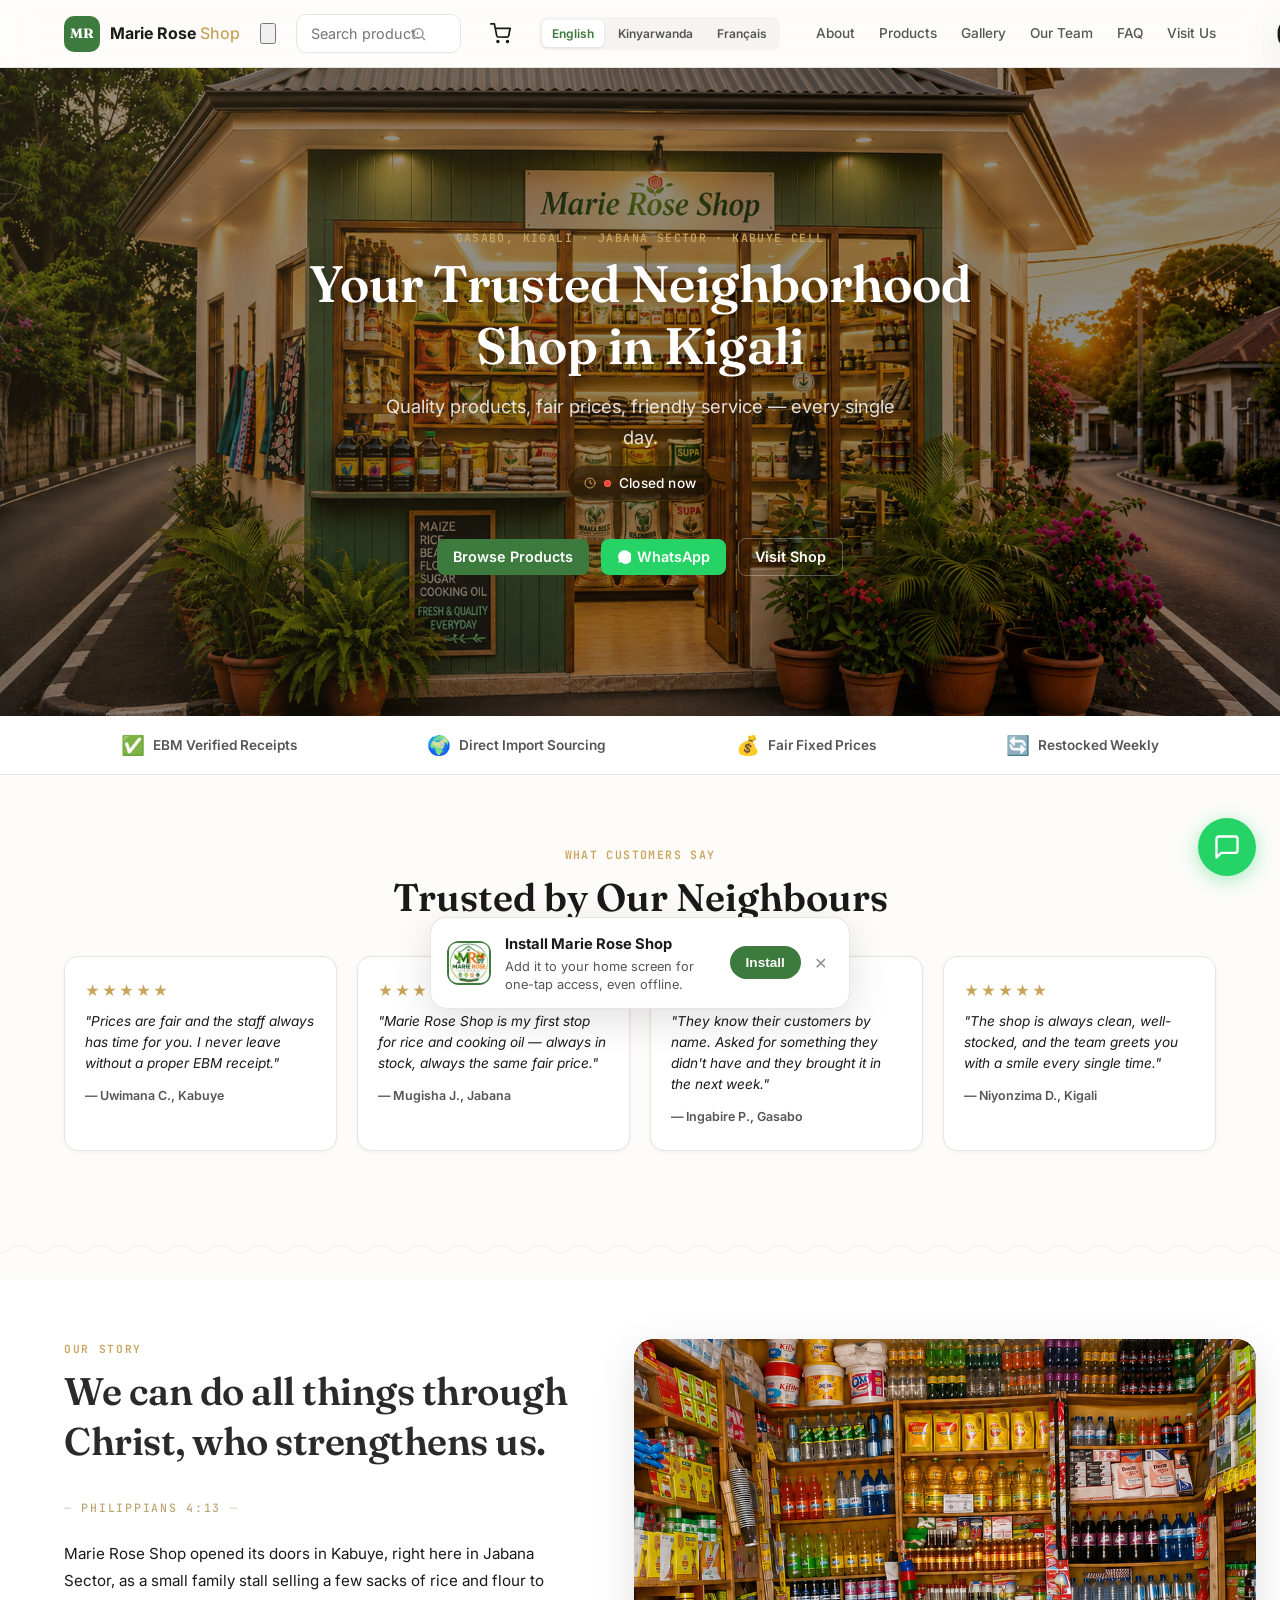
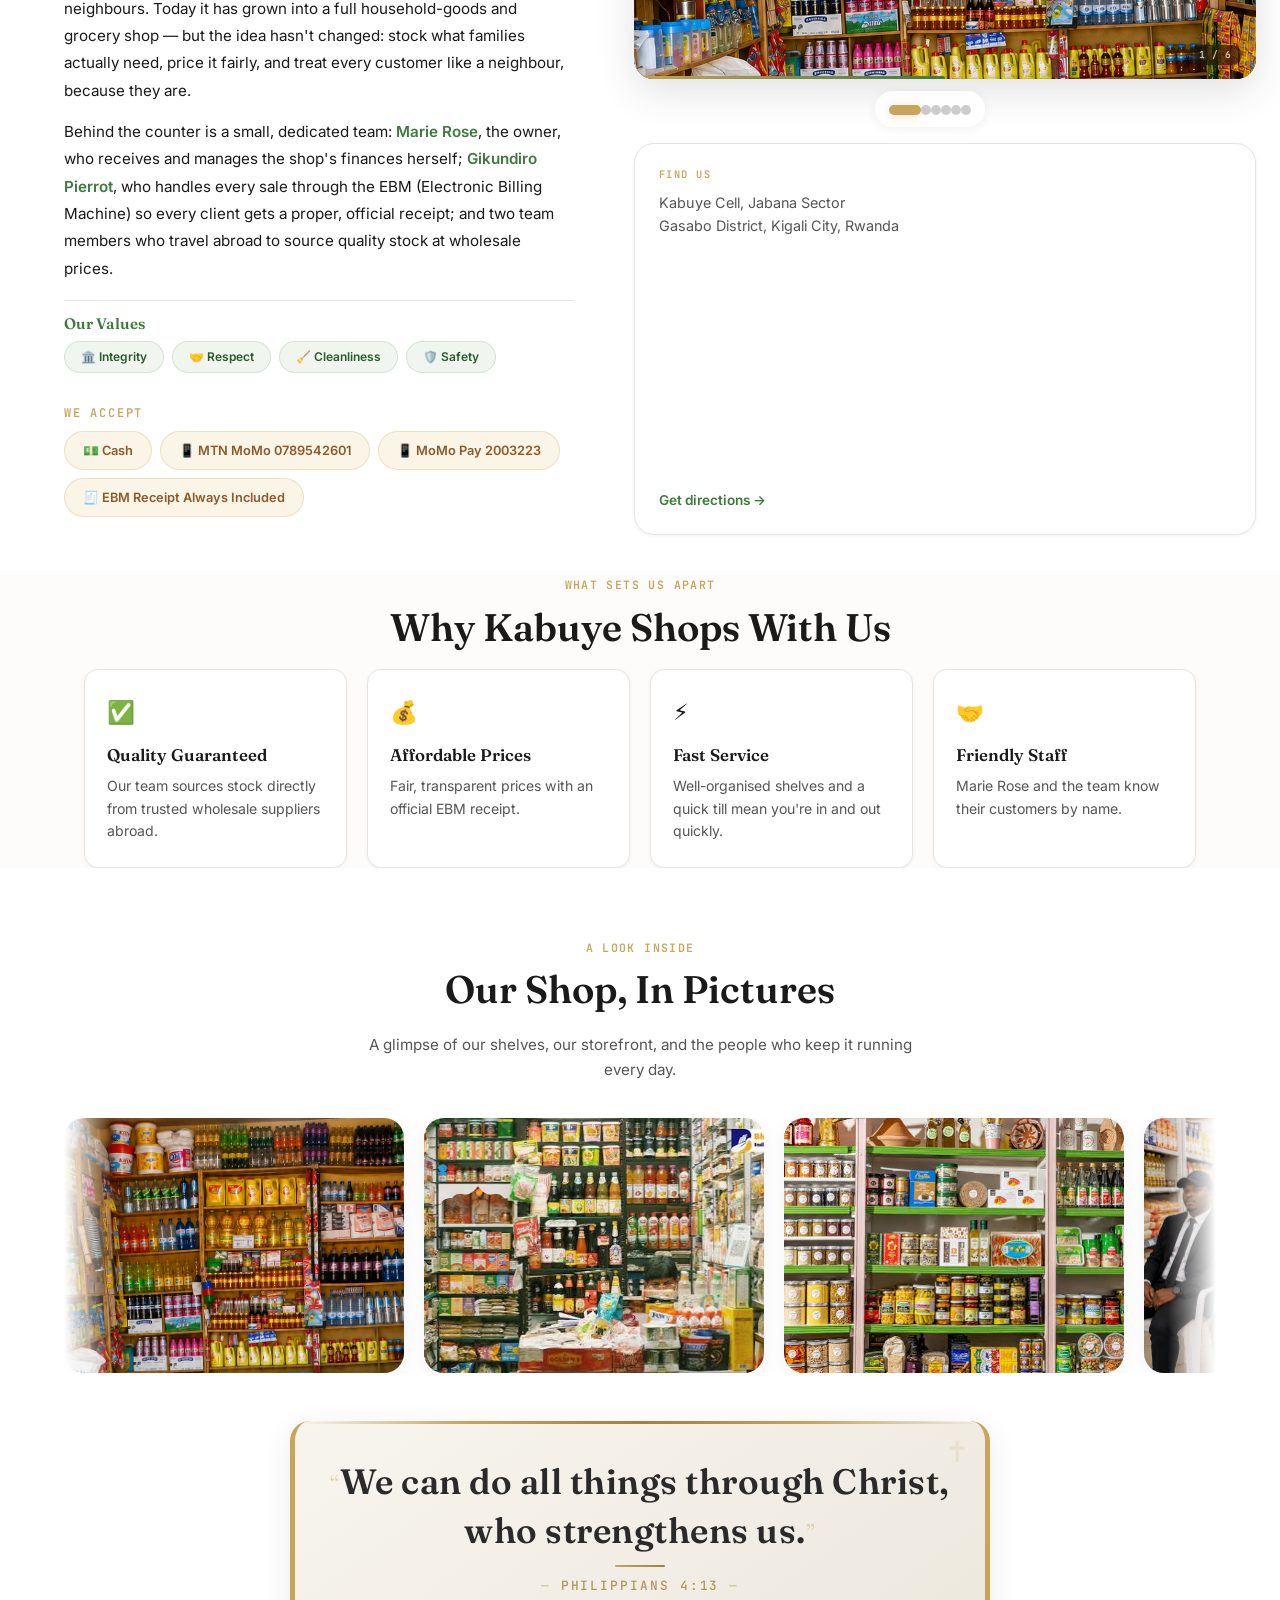
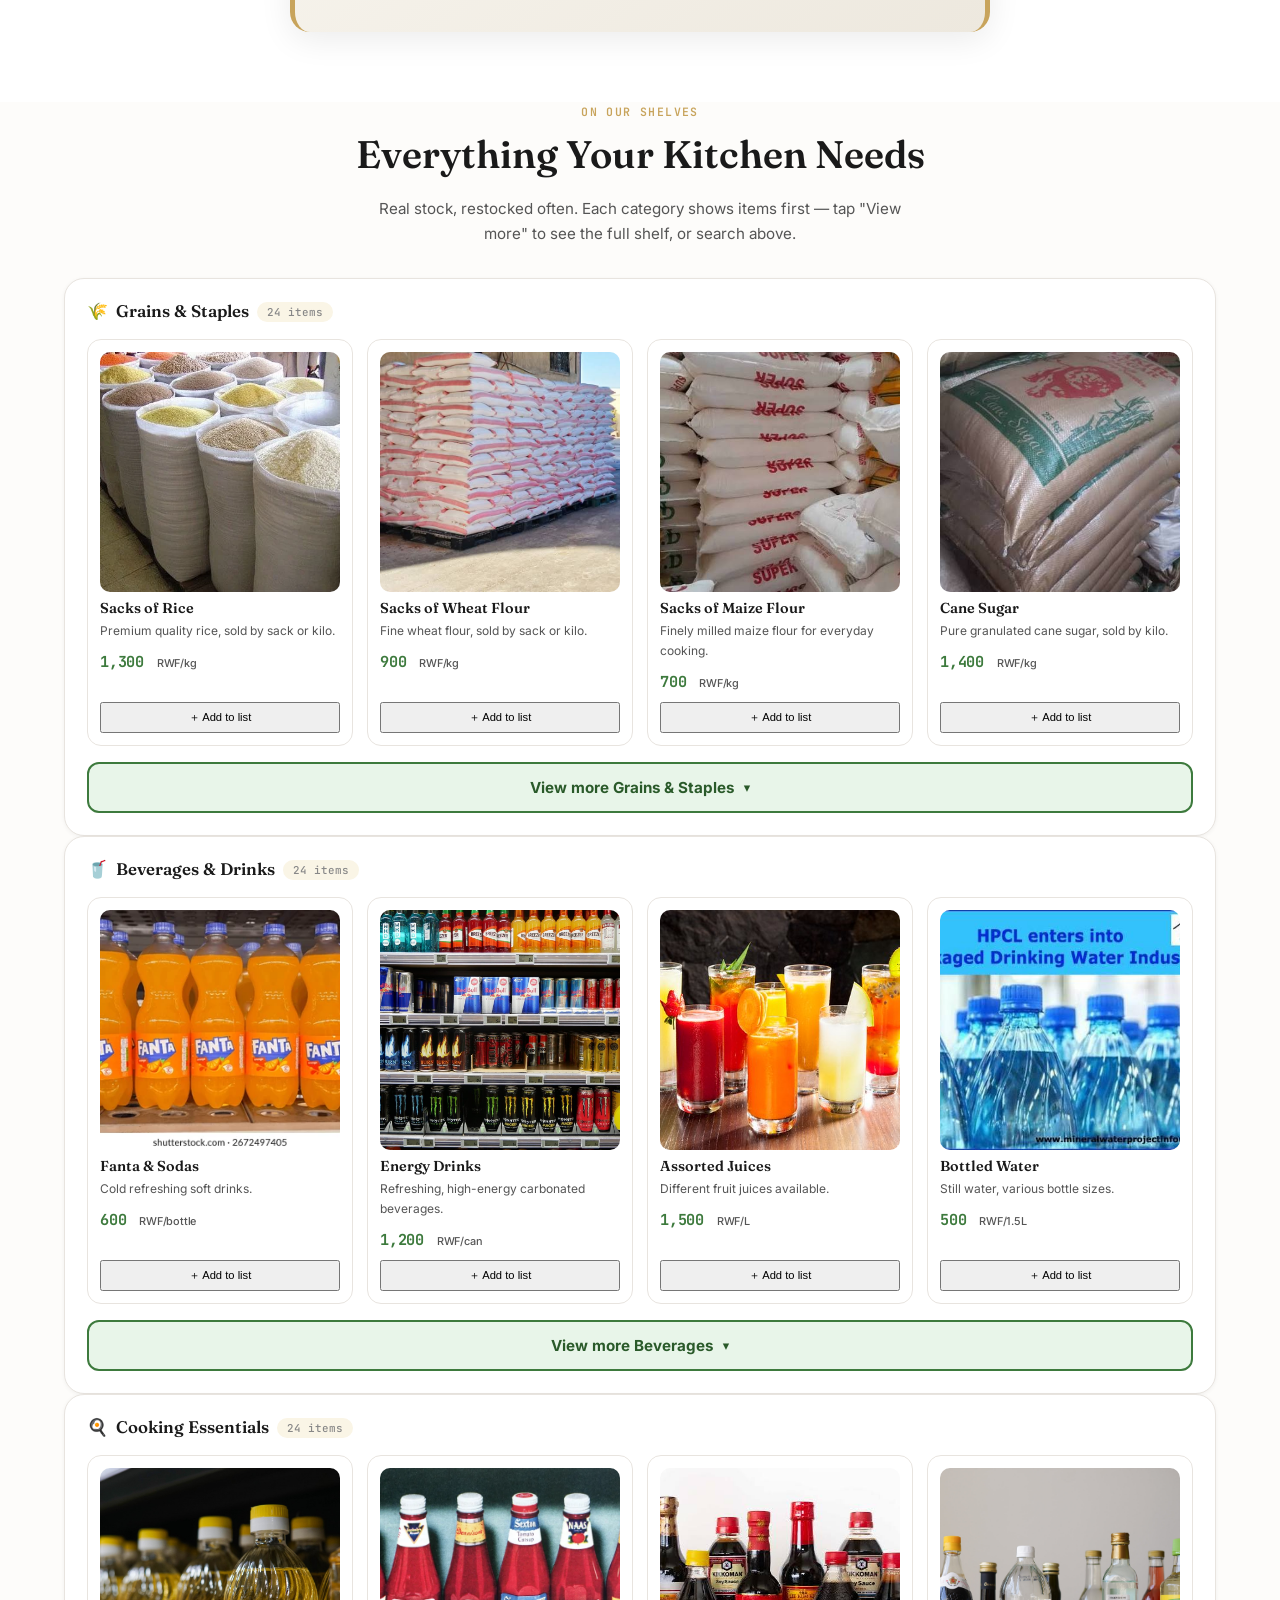
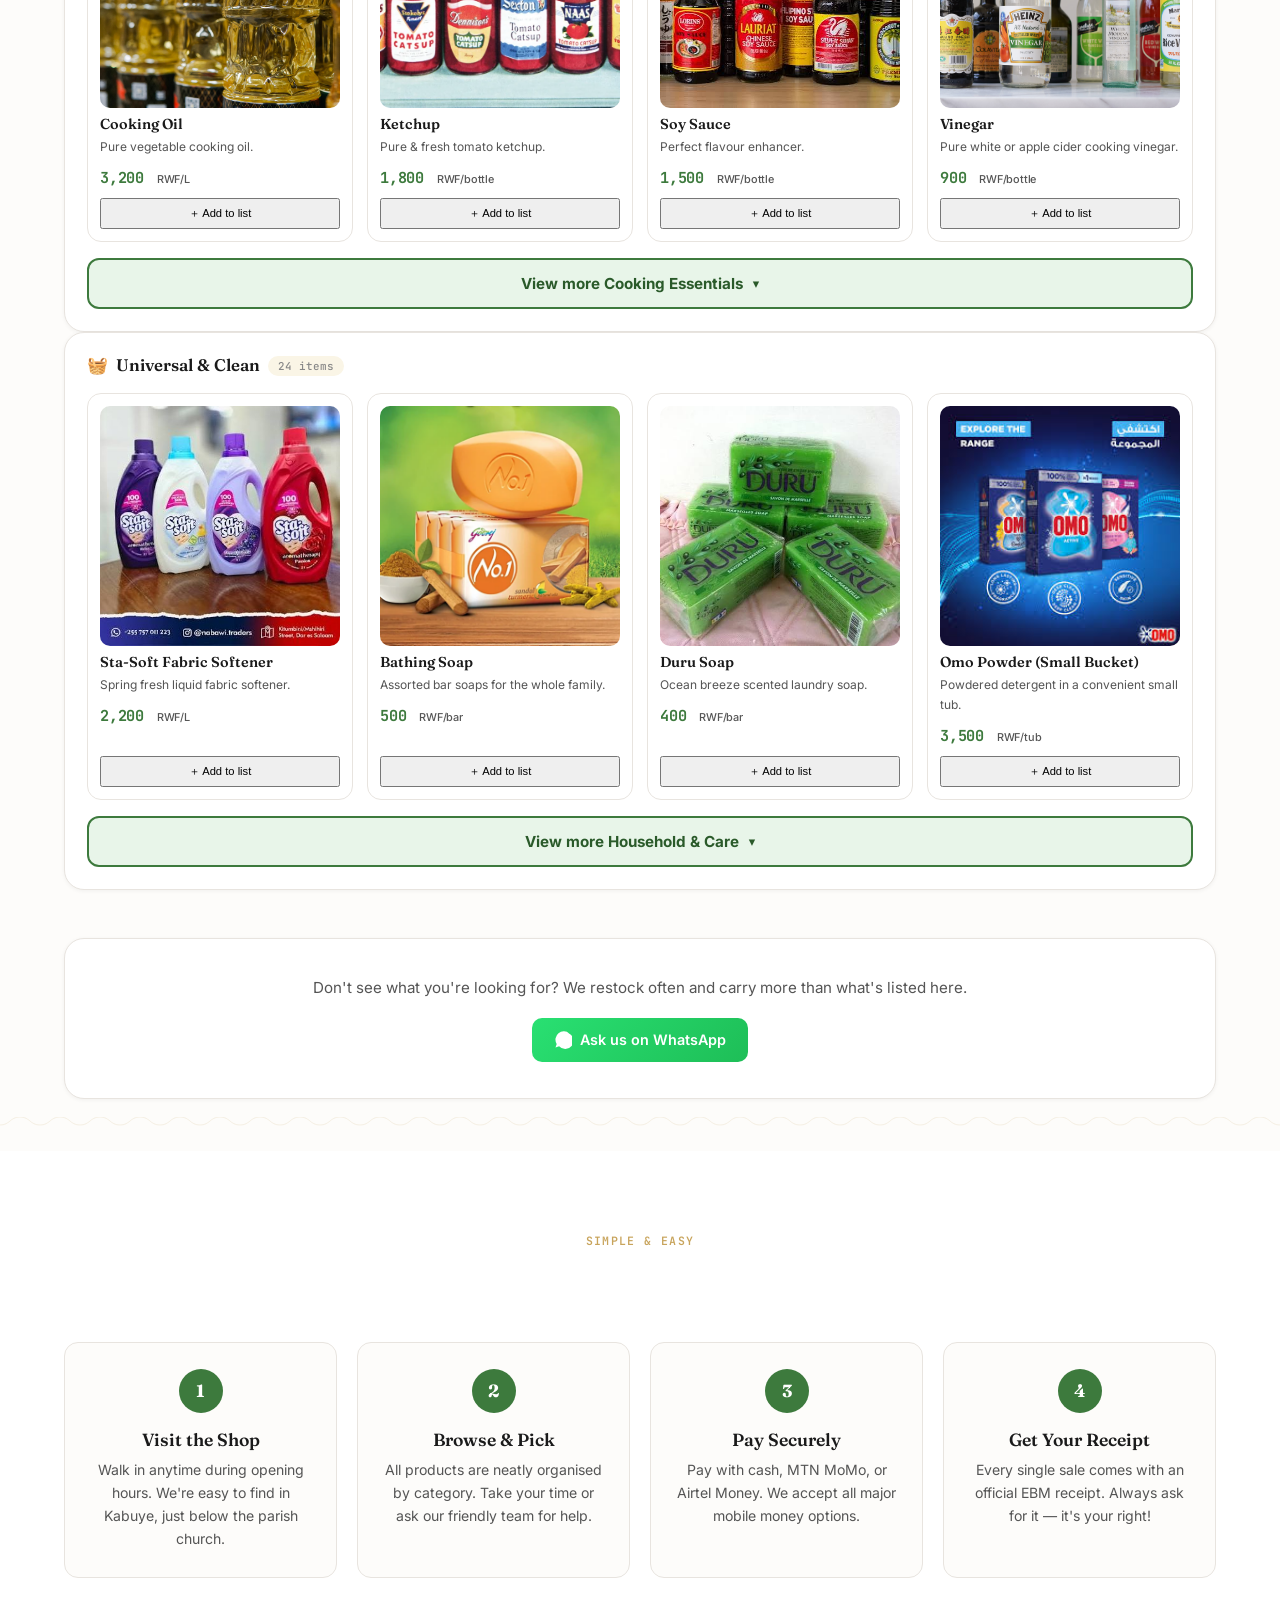
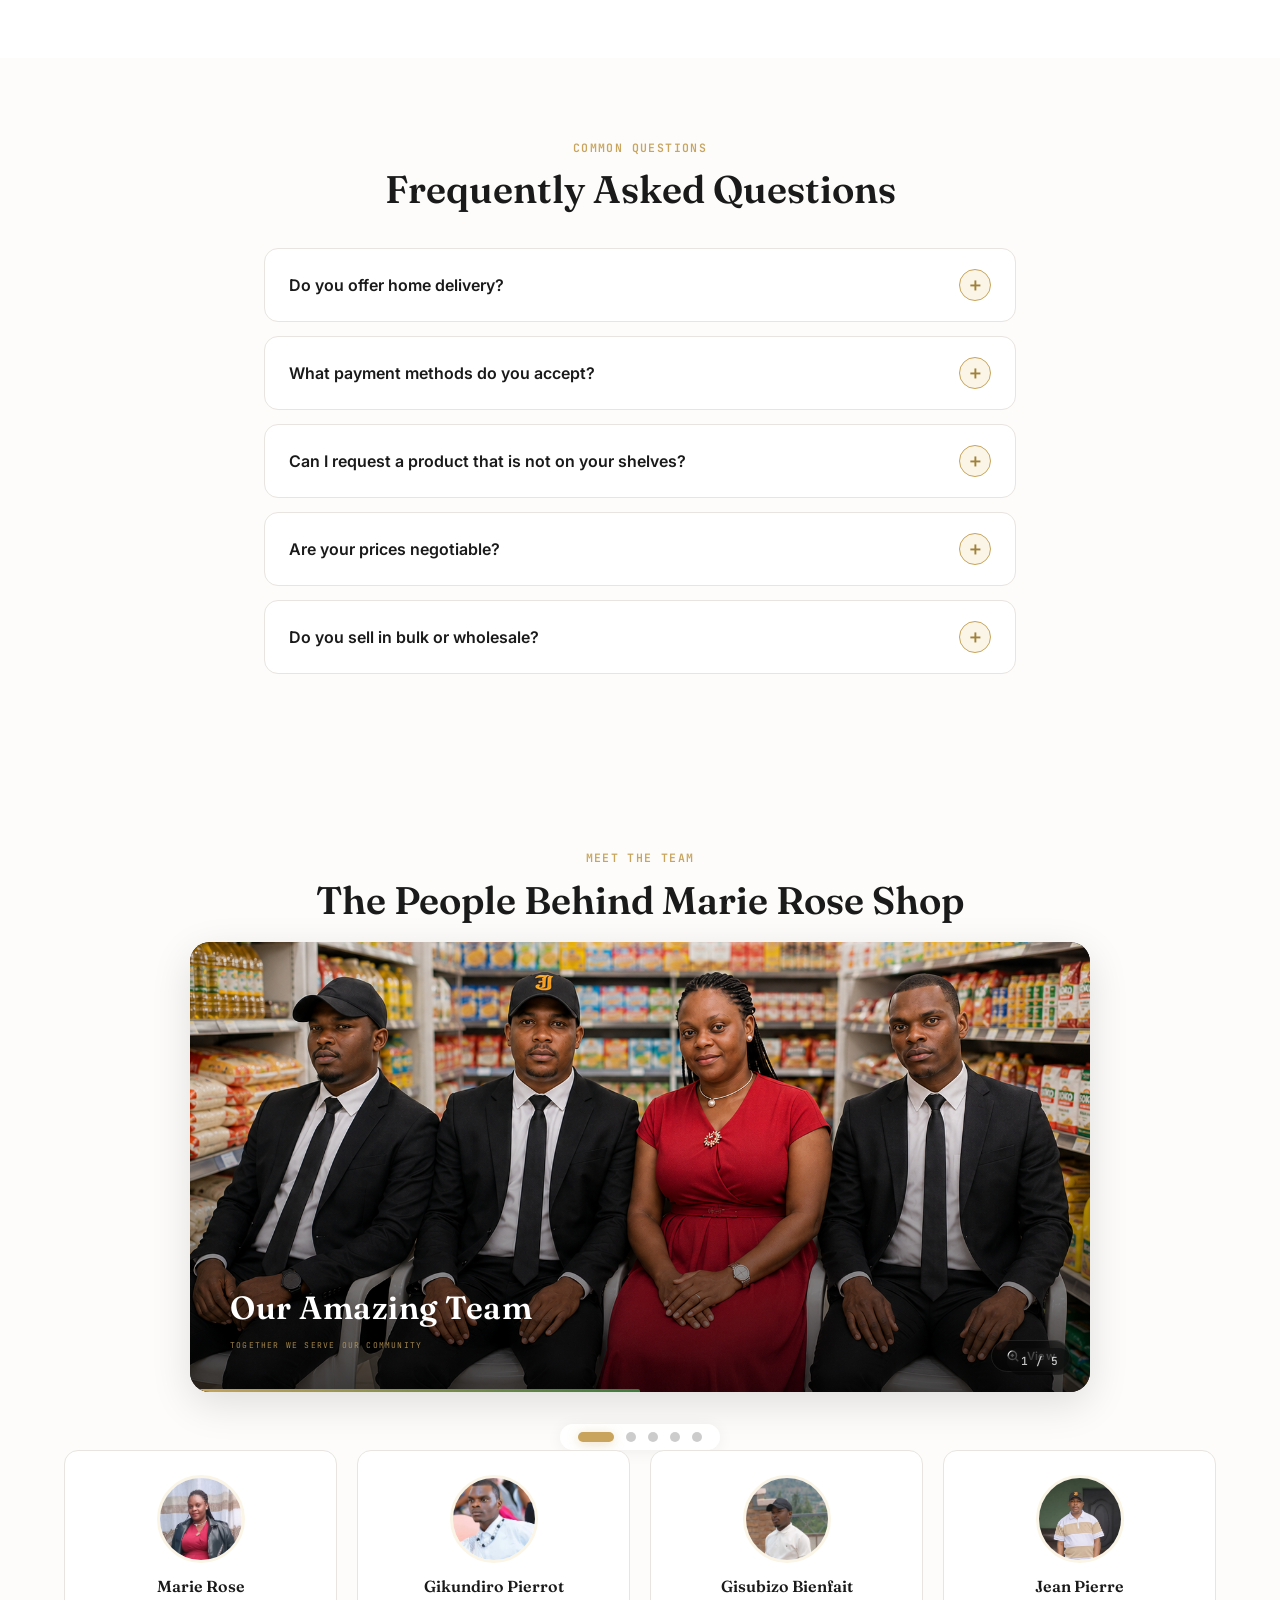
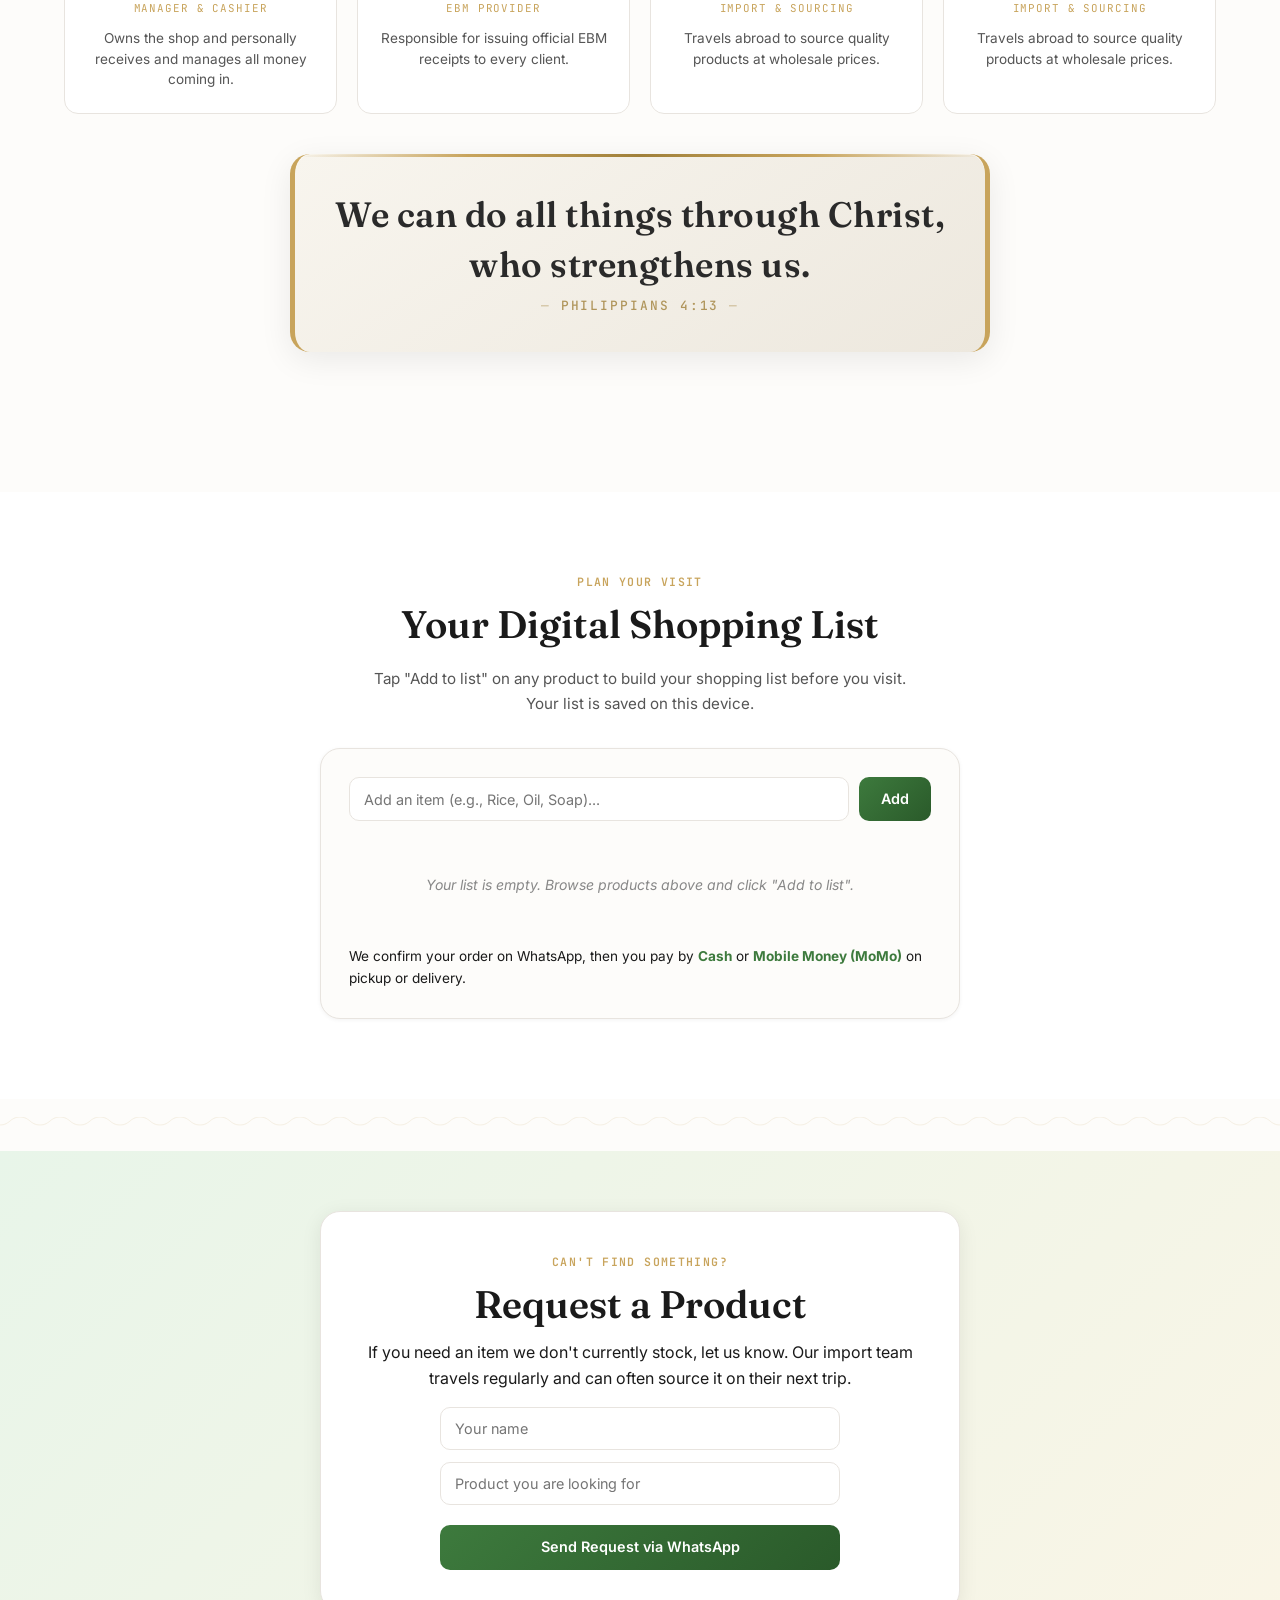
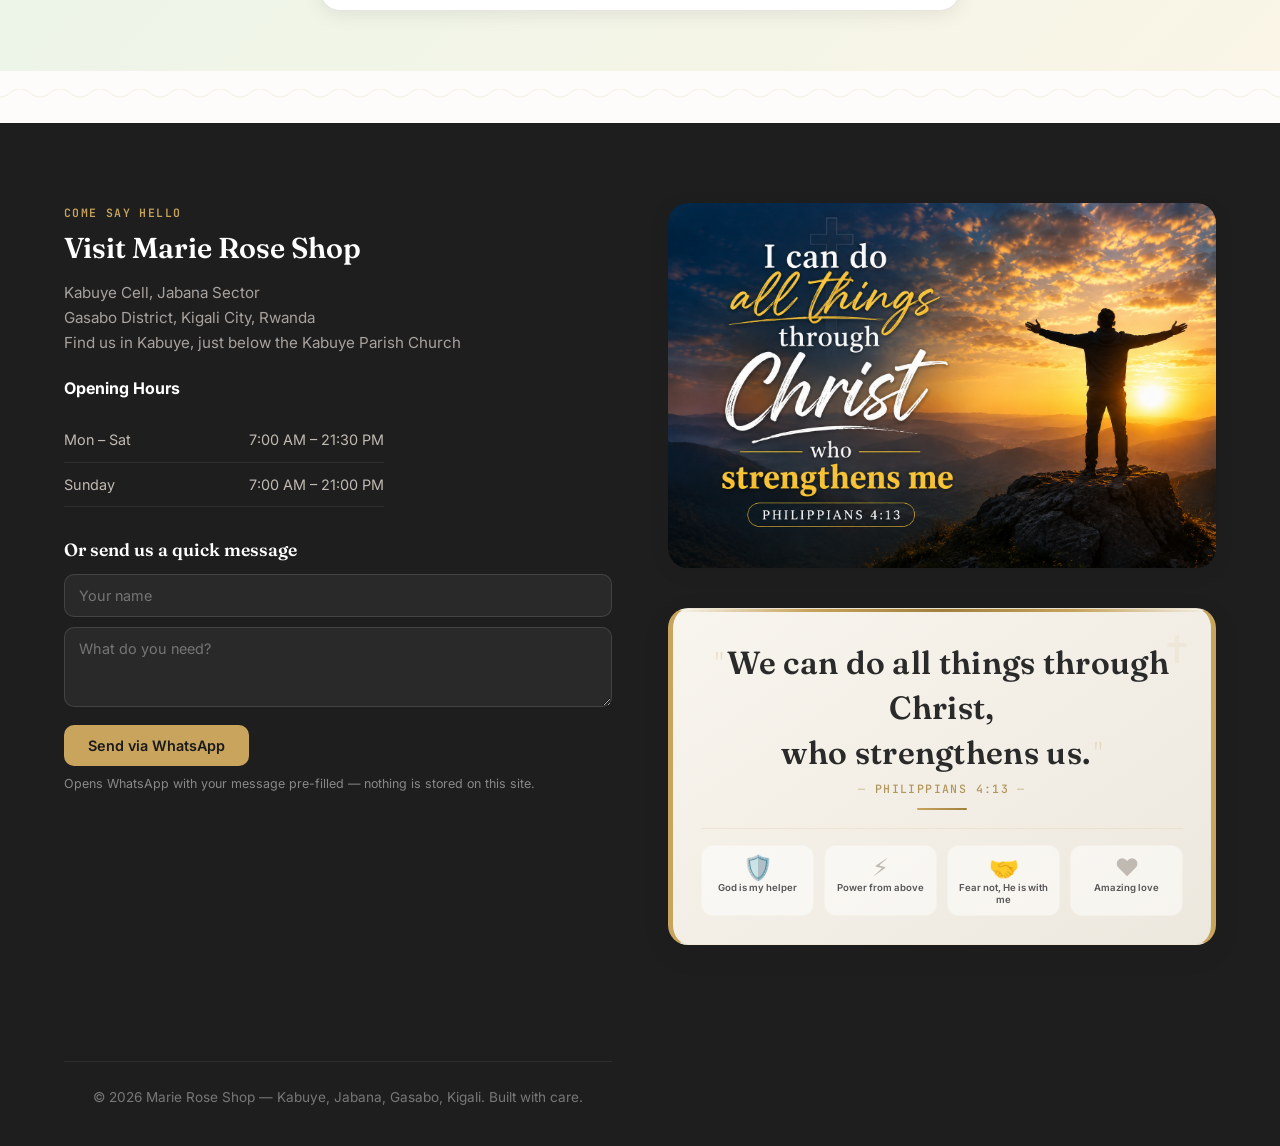
==== index.html @ 58a27a53 "Update index.html" ====
<!DOCTYPE html>
<html lang="en">
<head>
  <meta charset="UTF-8">
  <meta name="viewport" content="width=device-width, initial-scale=1.0">
  <meta name="theme-color" content="#3d7a3d">

 <!-- Cache control: always ask the browser to check the network for a fresh copy
       of THIS document instead of serving a stale one from disk/back-forward cache. -->
  <meta http-equiv="Cache-Control" content="no-cache, no-store, must-revalidate">
  <meta http-equiv="Pragma" content="no-cache">
  <meta http-equiv="Expires" content="0">
 
  <!-- Primary Meta Tags -->
  <title>Marie Rose Shop | Your Trusted Neighborhood Shop in Kigali</title>
  <meta name="title" content="Marie Rose Shop | Your Trusted Neighborhood Shop in Kigali">
  <meta name="description" content="Marie Rose Shop — quality groceries and household essentials in Jabana, Gasabo, Kigali. Rice, flour, cooking oil, drinks, spices and more, at fair prices. Official EBM receipts on every sale.">
  <meta name="keywords" content="Marie Rose Shop, grocery store Kigali, Jabana supermarket, Gasabo shop, household essentials, EBM receipts, quality groceries">

  <!-- Canonical -->
  <link rel="canonical" href="https://murokorepierrot.github.io/marie-rose-shop/">


<meta name="msvalidate.01" content="F418770C0C85A74B8C16AB09FC35C4DF" />

<link rel="apple-touch-icon" sizes="180x180" href="apple-touch-icon.png">
<link rel="icon" type="image/png" sizes="32x32" href="favicon-32x32.png">
<link rel="icon" type="image/png" sizes="16x16" href="favicon-16x16.png">


<!-- PWA: installable app manifest + iOS support -->
<link rel="manifest" href="manifest.json">
<meta name="apple-mobile-web-app-capable" content="yes">
<meta name="apple-mobile-web-app-status-bar-style" content="default">
<meta name="apple-mobile-web-app-title" content="Marie Rose Shop">

<!-- Icons for Browser, iOS, and Android -->
<link rel="icon" type="image/png" sizes="32x32" href="images/logo.png">
<link rel="icon" type="image/png" sizes="16x16" href="images/logo.png">
<link rel="apple-touch-icon" sizes="180x180" href="images/logo.png">
<link rel="mask-icon" href="images/logo.png" color="#3d7a3d">

 
  <!-- Open Graph / Facebook - using grocery.png -->
  <meta property="og:type" content="business.business">
  <meta property="og:title" content="Marie Rose Shop | Your Trusted Neighborhood Shop in Kigali">
  <meta property="og:description" content="Quality groceries and household essentials in Jabana, Gasabo, Kigali. Fair prices, friendly service, every single day.">
  <meta property="og:image" content="https://murokorepierrot.github.io/marie-rose-shop/images/grocery.png">
  <meta property="og:image:secure_url" content="https://murokorepierrot.github.io/marie-rose-shop/images/grocery.png">
  <meta property="og:image:width" content="1200">
  <meta property="og:image:height" content="630">
  <meta property="og:image:type" content="image/png">
  <meta property="og:image:alt" content="Marie Rose Shop - Your Trusted Neighborhood Shop in Kigali">
  <meta property="og:url" content="https://murokorepierrot.github.io/marie-rose-shop/">
  <meta property="og:locale" content="en_RW">
  <meta property="og:site_name" content="Marie Rose Shop">

  <!-- Twitter - using grucery.png -->
  <meta name="twitter:card" content="summary_large_image">
  <meta name="twitter:title" content="Marie Rose Shop | Your Trusted Neighborhood Shop in Kigali">
  <meta name="twitter:description" content="Quality groceries and household essentials in Jabana, Gasabo, Kigali. Fair prices, friendly service.">
  <meta name="twitter:image" content="https://murokorepierrot.github.io/marie-rose-shop/images/grocery.png">
  <meta name="twitter:image:alt" content="Marie Rose Shop - Your Trusted Neighborhood Shop in Kigali">

  <!-- Google Site Verification -->
 <meta name="google-site-verification" content="oxLXitYfHECWMDX9sPaAWebMsLMAjlMYqRKoFTRamy4" />

  <!-- Fonts -->
  <link rel="preconnect" href="https://fonts.googleapis.com">
  <link rel="preconnect" href="https://fonts.gstatic.com" crossorigin>
  <link href="https://fonts.googleapis.com/css2?family=Fraunces:ital,opsz,wght@0,9..144,400;0,9..144,500;0,9..144,600;0,9..144,700;1,9..144,500&family=Inter:wght@400;500;600;700&family=JetBrains+Mono:wght@400;500;600&display=swap" rel="stylesheet">

   <!-- Styles -->
  <!-- SITE_VERSION cache-buster: bump this value (e.g. to today's date) every time you edit
       style.css or script.js and push to GitHub. Changing the query string forces every
       browser/device to fetch the new file instead of reusing an old cached copy. -->
 <link rel="stylesheet" href="style.css?v=20260826-3">

  <!-- Structured Data for Google Search -->
  <script type="application/ld+json">
    {
      "@context": "https://schema.org",
      "@type": "GroceryStore",
       "@id": "https://murokorepierrot.github.io/marie-rose-shop/#shop",
      "name": "Marie Rose Shop",
      "logo": "https://murokorepierrot.github.io/marie-rose-shop/images/logo.png",
      "image": "https://murokorepierrot.github.io/marie-rose-shop/images/grocery.png",
      "url": "https://murokorepierrot.github.io/marie-rose-shop/",
      "description": "Quality groceries and household essentials in Jabana, Gasabo, Kigali. Rice, flour, cooking oil, drinks, spices and more, at fair prices. Official EBM receipts on every sale.",
      "address": {
        "@type": "PostalAddress",
        "addressLocality": "Jabana, Kabuye Cell",
        "addressRegion": "Gasabo, Kigali",
        "addressCountry": "RW"
      },
      "openingHoursSpecification": [
        { "@type": "OpeningHoursSpecification", "dayOfWeek": ["Monday","Tuesday","Wednesday","Thursday","Friday","Saturday"], "opens": "07:00", "closes": "21:30" },
        { "@type": "OpeningHoursSpecification", "dayOfWeek": "Sunday", "opens": "07:30", "closes": "21:00" }
      ],
      "telephone": "+250789542601",
      "priceRange": "$$",
      "paymentAccepted": ["Cash", "Mobile Money"],
      "employee": [
        { "@id": "https://murokorepierrot.github.io/marie-rose-shop/#marierose" },
        { "@id": "https://murokorepierrot.github.io/marie-rose-shop/#pierrot" },
        { "@id": "https://murokorepierrot.github.io/marie-rose-shop/#bienfait" },
        { "@id": "https://murokorepierrot.github.io/marie-rose-shop/#jeanpierre" }
      ],
      "founder": { "@id": "https://murokorepierrot.github.io/marie-rose-shop/#marierose" }
    }
  </script>
  <script type="application/ld+json">
    {
      "@context": "https://schema.org",
      "@graph": [
        {
          "@type": "Person",
          "@id": "https://murokorepierrot.github.io/marie-rose-shop/#marierose",
          "name": "Marie Rose",
          "jobTitle": "Owner & Cashier",
          "worksFor": { "@id": "https://murokorepierrot.github.io/marie-rose-shop/#shop" },
          "image": "https://murokorepierrot.github.io/marie-rose-shop/images/jj.jpeg",
          "description": "Owns the shop and personally receives and manages all money coming in."
        },
        {
          "@type": "Person",
          "@id": "https://murokorepierrot.github.io/marie-rose-shop/#pierrot",
          "name": "Gikundiro Pierrot",
          "jobTitle": "EBM Provider",
          "worksFor": { "@id": "https://murokorepierrot.github.io/marie-rose-shop/#shop" },
          "image": "https://murokorepierrot.github.io/marie-rose-shop/images/ff.jpeg",
          "description": "Responsible for issuing official EBM receipts to every client."
        },
        {
          "@type": "Person",
          "@id": "https://murokorepierrot.github.io/marie-rose-shop/#bienfait",
          "name": "Gisubizo Bienfait",
          "jobTitle": "Import & Sourcing",
          "worksFor": { "@id": "https://murokorepierrot.github.io/marie-rose-shop/#shop" },
          "image": "https://murokorepierrot.github.io/marie-rose-shop/images/yy.jpeg",
          "description": "Travels abroad to source quality products at wholesale prices."
        },
        {
          "@type": "Person",
          "@id": "https://murokorepierrot.github.io/marie-rose-shop/#jeanpierre",
          "name": "Jean Pierre",
          "jobTitle": "Import & Sourcing",
          "worksFor": { "@id": "https://murokorepierrot.github.io/marie-rose-shop/#shop" },
          "image": "https://murokorepierrot.github.io/marie-rose-shop/images/dd.jpeg",
          "description": "Travels abroad to source quality products at wholesale prices."
        }
      ]
    }
  </script>

  <style>
    /* ===== MODERN PROFESSIONAL LOADER ===== */
    #page-loader {
      position: fixed;
      inset: 0;
      z-index: 9999;
      background: #fdfcfa;
      display: flex;
      flex-direction: column;
      align-items: center;
      justify-content: center;
      gap: 28px;
      transition: opacity 0.6s ease, visibility 0.6s ease;
    }
    #page-loader.hidden {
      opacity: 0;
      visibility: hidden;
      pointer-events: none;
    }
    .loader-ring {
      width: 72px;
      height: 72px;
      border-radius: 50%;
      border: 4px solid #e8e4df;
      border-top: 4px solid #3d7a3d;
      border-right: 4px solid #c8a45c;
      animation: spin 1s cubic-bezier(0.65, 0.0, 0.35, 1.0) infinite;
      box-shadow: 0 8px 32px rgba(61, 122, 61, 0.08);
    }
    @keyframes spin {
      0% { transform: rotate(0deg); }
      100% { transform: rotate(360deg); }
    }
    .loader-brand {
      display: flex;
      align-items: center;
      gap: 12px;
      font-family: 'Fraunces', serif;
      font-weight: 600;
      font-size: 1.6rem;
      color: #1a1a1a;
    }
    .loader-brand span:first-child {
      background: #3d7a3d;
      color: white;
      padding: 6px 14px;
      border-radius: 40px;
      font-size: 1.2rem;
      letter-spacing: 0.5px;
    }
    .loader-brand em {
      color: #c8a45c;
      font-style: normal;
      font-weight: 500;
    }
    .loader-progress {
      width: 200px;
      height: 3px;
      background: #e8e4df;
      border-radius: 20px;
      overflow: hidden;
    }
    .loader-progress-bar {
      width: 0%;
      height: 100%;
      background: linear-gradient(90deg, #3d7a3d, #c8a45c);
      border-radius: 20px;
      transition: width 0.2s ease;
    }
    .loader-label {
      font-size: 0.8rem;
      color: #888;
      letter-spacing: 0.3px;
      font-family: 'JetBrains Mono', monospace;
      margin-top: -8px;
    }
  </style>
</head>
<body>
    
  <!-- ===== MODERN LOADER ===== -->
  <div id="page-loader" role="status" aria-live="polite">
    <div class="loader-ring"></div>
    <div class="loader-brand">
      <span>MR</span> Marie Rose <em>Shop</em>
    </div>
    <div class="loader-progress">
      <div class="loader-progress-bar" id="loaderProgressBar"></div>
    </div>
    <div class="loader-label" id="loaderLabel">Loading essentials …</div>
  </div>

  <!-- ===== SCROLL PROGRESS BAR ===== -->
  <div class="scroll-progress" id="scrollProgress" aria-hidden="true"></div>

  <!-- ===== HEADER / NAV ===== -->
  <header class="site-header" id="top">
    <div class="header-inner">
      <a href="#top" class="logo">
        <span class="logo-mark">MR</span>
        <span class="logo-text">Marie Rose <em>Shop</em></span>
      </a>

      <!-- Mobile Back Arrow (Hidden by default) -->
      <button type="button" class="search-back-btn" id="searchBackBtn" aria-label="Go back from search">
        <svg viewBox="0 0 24 24" fill="none" stroke="currentColor" stroke-width="2.5" stroke-linecap="round" stroke-linejoin="round"><polyline points="15 18 9 12 15 6"></polyline></svg>
      </button>

      <div class="nav-search" id="navSearch">
        <input type="text" id="productSearch" autocomplete="off"
               placeholder="Search products… e.g. rice, oil, milk" aria-label="Search products">
        <svg viewBox="0 0 24 24" class="search-icon" aria-hidden="true"><circle cx="11" cy="11" r="7"/><line x1="21" y1="21" x2="16.65" y2="16.65"/></svg>
        <button type="button" class="search-clear" id="searchClear" aria-label="Clear search">×</button>
        <ul class="search-dropdown" id="searchDropdown" role="listbox" aria-label="Product suggestions"></ul>
      </div>

      <!-- Header cart/list badge — mirrors the shopping-list state -->
      <a href="#shopping-list" class="header-cart-btn" id="headerCartBtn" aria-label="View shopping list">
        <svg viewBox="0 0 24 24" class="cart-icon" fill="none" stroke="currentColor" stroke-width="2" stroke-linecap="round" stroke-linejoin="round"><circle cx="9" cy="21" r="1"></circle><circle cx="20" cy="21" r="1"></circle><path d="M1 1h4l2.68 13.39a2 2 0 0 0 2 1.61h9.72a2 2 0 0 0 2-1.61L23 6H6"></path></svg>
        <span class="header-cart-count" id="headerCartCount" hidden>0</span>
      </a>

      <!-- Language Switcher -->
      <div class="lang-switcher">
        <button class="lang-btn active" data-lang="en">English</button>
        <button class="lang-btn" data-lang="rw">Kinyarwanda</button>
        <button class="lang-btn" data-lang="fr">Français</button>
      </div>

      <!-- Main Navigation -->
      <nav class="main-nav" id="mainNav">
        <!-- English Links -->
        <a href="#about" class="lang-en">About</a>
        <a href="#products" class="lang-en">Products</a>
        <a href="#gallery" class="lang-en">Gallery</a>
        <a href="#team" class="lang-en">Our Team</a>
        <a href="#faq" class="lang-en">FAQ</a>
        <a href="#contact" class="lang-en">Visit Us</a>

        <!-- Kinyarwanda Links -->
        <a href="#about" class="lang-rw" style="display:none;">Ibyerekeye</a>
        <a href="#products" class="lang-rw" style="display:none;">Ibicuruzwa</a>
        <a href="#gallery" class="lang-rw" style="display:none;">Amashusho</a>
        <a href="#team" class="lang-rw" style="display:none;">Itsinda ryacu</a>
        <a href="#faq" class="lang-rw" style="display:none;">Ibibazo</a>
        <a href="#contact" class="lang-rw" style="display:none;">Tusura</a>

        <!-- French Links -->
        <a href="#about" class="lang-fr" style="display:none;">À propos</a>
        <a href="#products" class="lang-fr" style="display:none;">Produits</a>
        <a href="#gallery" class="lang-fr" style="display:none;">Galerie</a>
        <a href="#team" class="lang-fr" style="display:none;">Notre équipe</a>
        <a href="#faq" class="lang-fr" style="display:none;">FAQ</a>
        <a href="#contact" class="lang-fr" style="display:none;">Visitez-nous</a>
      </nav>

      <button type="button" class="nav-toggle" id="navToggle" aria-label="Open menu" aria-expanded="false">
        <span></span><span></span><span></span>
      </button>
    </div>
  </header>
<!-- ===== HERO ===== -->
<section class="hero" style="
  position: relative;
  z-index: 0;
  min-height: 72vh;
  display: grid;
  place-items: center;
  overflow: hidden;
  background: linear-gradient(135deg, #2a5a2a 0%, #1a3a1a 40%, #0d260d 100%);
">

  <!-- Video Background -->
  <video 
    id="heroVideo"
    class="hero-video" 
    poster="images/rm.png"
    autoplay 
    muted 
    loop 
    playsinline
    preload="metadata"
    aria-hidden="true"
    style="
      position: absolute;
      inset: 0;
      width: 100%;
      height: 100%;
      object-fit: cover;
      z-index: 0;
    "
  >
    <source src="images/hero-video.mp4" type="video/mp4">
    <source src="images/hero-video.webm" type="video/webm">
    <img src="images/rm.png" alt="Marie Rose Shop front" loading="eager">
  </video>
  
  <!-- Static fallback image -->
  <img 
    id="heroFallbackImg"
    src="images/rm.png" 
    class="hero-fallback-img" 
    alt="Marie Rose Shop front" 
    loading="eager"
    style="display: none;"
  >
  
  <!-- Overlay -->
  <div class="hero-overlay" style="
    position: absolute;
    inset: 0;
    background: rgba(0, 0, 0, 0.45);
    z-index: 1;
  "></div>

  <!-- Hero Content -->
  <div class="hero-content" style="
    position: relative;
    z-index: 2;
    text-align: center;
    max-width: 720px;
    padding: 60px 24px 40px;
    width: 100%;
    display: flex;
    flex-direction: column;
    align-items: center;
    justify-content: center;
    margin: 0 auto;
  ">
    <!-- Eyebrow - English -->
    <p class="eyebrow lang-en" style="
      font-family: 'JetBrains Mono', monospace;
      font-size: .72rem;
      font-weight: 600;
      text-transform: uppercase;
      letter-spacing: .12em;
      color: #c8a45c;
      margin-bottom: .4rem;
      text-align: center;
      width: 100%;
    ">Gasabo, Kigali · Jabana Sector · Kabuye Cell</p>
    
    <!-- Eyebrow - French -->
    <p class="eyebrow lang-fr" style="display:none;
      font-family: 'JetBrains Mono', monospace;
      font-size: .72rem;
      font-weight: 600;
      text-transform: uppercase;
      letter-spacing: .12em;
      color: #c8a45c;
      margin-bottom: .4rem;
      text-align: center;
      width: 100%;
    ">Secteur Jabana · Cellule Kabuye · Gasabo, Kigali</p>
    
    <!-- Eyebrow - Kinyarwanda -->
    <p class="eyebrow lang-rw" style="display:none;
      font-family: 'JetBrains Mono', monospace;
      font-size: .72rem;
      font-weight: 600;
      text-transform: uppercase;
      letter-spacing: .12em;
      color: #c8a45c;
      margin-bottom: .4rem;
      text-align: center;
      width: 100%;
    ">Gasabo, Kigali · Umurenge wa Jabana · Akagari ka Kabuye</p>
    
    <!-- Title - English -->
    <h1 class="lang-en" style="
      font-family: 'Fraunces', Georgia, serif;
      font-size: clamp(1.8rem, 5vw, 3.2rem);
      font-weight: 600;
      color: #ffffff;
      margin: 0 0 .3em;
      line-height: 1.2;
      text-align: center;
      width: 100%;
      text-shadow: 0 2px 20px rgba(0,0,0,0.3);
    ">Your Trusted Neighborhood <br>Shop in Kigali</h1>
    
    <!-- Title - French -->
    <h1 class="lang-fr" style="display:none;
      font-family: 'Fraunces', Georgia, serif;
      font-size: clamp(1.8rem, 5vw, 3.2rem);
      font-weight: 600;
      color: #ffffff;
      margin: 0 0 .3em;
      line-height: 1.2;
      text-align: center;
      width: 100%;
      text-shadow: 0 2px 20px rgba(0,0,0,0.3);
    ">Votre Comptoir <br>de confiance à Kigali</h1>
    
    <!-- Title - Kinyarwanda -->
    <h1 class="lang-rw" style="display:none;
      font-family: 'Fraunces', Georgia, serif;
      font-size: clamp(1.8rem, 5vw, 3.2rem);
      font-weight: 600;
      color: #ffffff;
      margin: 0 0 .3em;
      line-height: 1.2;
      text-align: center;
      width: 100%;
      text-shadow: 0 2px 20px rgba(0,0,0,0.3);
    ">Iduka ryizewe <br>mu mujyi wa Kigali</h1>
    
    <!-- Tagline - English -->
    <p class="tagline lang-en" style="
      font-size: clamp(0.8rem, 1.5vw, 1.15rem);
      max-width: 520px;
      margin: 0 auto 0.6rem;
      color: rgba(255, 255, 255, 0.90);
      text-align: center;
      width: 100%;
      text-shadow: 0 1px 10px rgba(0,0,0,0.2);
    ">Quality products, fair prices, friendly service — every single day.</p>
    
    <!-- Tagline - French -->
    <p class="tagline lang-fr" style="display:none;
      font-size: clamp(0.8rem, 1.5vw, 1.15rem);
      max-width: 520px;
      margin: 0 auto 0.6rem;
      color: rgba(255, 255, 255, 0.90);
      text-align: center;
      width: 100%;
      text-shadow: 0 1px 10px rgba(0,0,0,0.2);
    ">Produits de qualité, prix justes, service amical — chaque jour.</p>
    
    <!-- Tagline - Kinyarwanda -->
    <p class="tagline lang-rw" style="display:none;
      font-size: clamp(0.8rem, 1.5vw, 1.15rem);
      max-width: 520px;
      margin: 0 auto 0.6rem;
      color: rgba(255, 255, 255, 0.90);
      text-align: center;
      width: 100%;
      text-shadow: 0 1px 10px rgba(0,0,0,0.2);
    ">Ibicuruzwa byiza, ibiciro byiza, serivisi nziza — bihoraho.</p>

    <!-- Hero Hours -->
    <div style="
      display: flex !important;
      justify-content: center !important;
      width: 100% !important;
      margin: 0.2rem 0 0.8rem 0 !important;
    ">
      <div id="hoursContainer" style="
        display: inline-flex !important;
        align-items: center !important;
        justify-content: center !important;
        gap: 8px !important;
        padding: 6px 16px !important;
        border-radius: 50px !important;
        background: rgba(0, 0, 0, 0.40) !important;
        backdrop-filter: blur(16px) !important;
        -webkit-backdrop-filter: blur(16px) !important;
        border: 1px solid rgba(255, 215, 0, 0.15) !important;
        box-shadow: 0 4px 20px rgba(0, 0, 0, 0.2) !important;
        white-space: nowrap !important;
        min-height: 32px !important;
      ">
        <!-- Clock Icon -->
        <svg id="clockIcon" style="
          width: 12px;
          height: 12px;
          fill: none;
          stroke: #c8a45c;
          stroke-width: 2;
          stroke-linecap: round;
          stroke-linejoin: round;
          flex-shrink: 0;
        " viewBox="0 0 24 24">
          <circle cx="12" cy="12" r="10"/>
          <polyline points="12 6 12 12 16 14"/>
        </svg>
        
        <!-- Status Dot -->
        <span id="hoursDot" style="
          width: 7px;
          height: 7px;
          border-radius: 50%;
          background: #4caf50;
          display: inline-block;
          flex-shrink: 0;
          box-shadow: 0 0 16px rgba(76, 175, 80, 0.4);
          border: 1.5px solid rgba(255, 255, 255, 0.2);
          animation: dotPulse 2s infinite ease-in-out;
        "></span>
        
        <!-- Hours Text -->
        <span id="hoursText" style="
          color: #ffffff !important;
          font-weight: 500 !important;
          font-size: clamp(0.55rem, 1.5vw, 0.85rem) !important;
          letter-spacing: 0.2px !important;
          white-space: nowrap !important;
          display: inline-block !important;
        ">Open now · Mon–Sat 7:00 AM–9:30 PM · Sun 7:00 AM–9:00 PM</span>
      </div>
    </div>

    <!-- CTA Buttons -->
    <div class="cta-row" style="
      display: flex !important;
      flex-wrap: wrap !important;
      gap: 8px !important;
      justify-content: center !important;
      align-items: center !important;
      margin-top: 0.8rem !important;
      width: 100% !important;
    ">
      <a href="#products" class="btn btn-primary" style="
        display: inline-flex !important;
        align-items: center !important;
        justify-content: center !important;
        gap: 6px !important;
        padding: 8px 16px !important;
        border-radius: 8px !important;
        font-weight: 600 !important;
        font-size: clamp(0.65rem, 1.2vw, 0.9rem) !important;
        background: #3d7a3d !important;
        color: white !important;
        border: none !important;
        cursor: pointer !important;
        text-decoration: none !important;
        transition: all 0.3s ease !important;
        min-height: 34px !important;
      ">
        <span class="lang-en">Browse Products</span>
        <span class="lang-fr" style="display:none;">Parcourir nos produits</span>
        <span class="lang-rw" style="display:none;">Reba Ibicuruzwa</span>
      </a>
      
      <a href="https://wa.me/250789542601" target="_blank" rel="noopener" class="btn btn-whatsapp" style="
        display: inline-flex !important;
        align-items: center !important;
        justify-content: center !important;
        gap: 6px !important;
        padding: 8px 16px !important;
        border-radius: 8px !important;
        font-weight: 600 !important;
        font-size: clamp(0.65rem, 1.2vw, 0.9rem) !important;
        background: #25d366 !important;
        color: white !important;
        border: none !important;
        cursor: pointer !important;
        text-decoration: none !important;
        transition: all 0.3s ease !important;
        min-height: 34px !important;
      ">
        <svg viewBox="0 0 24 24" style="width:14px;height:14px;fill:currentColor;flex-shrink:0;"><path d="M20.5 3.5A11 11 0 0 0 3.6 17.3L2 22l4.8-1.6A11 11 0 1 0 20.5 3.5Z"/></svg>
        <span class="lang-en">WhatsApp</span>
        <span class="lang-fr" style="display:none;">Discuter sur WhatsApp</span>
        <span class="lang-rw" style="display:none;">Tuvugishe kuri WhatsApp</span>
      </a>
      
      <a href="#contact" class="btn btn-ghost" style="
        display: inline-flex !important;
        align-items: center !important;
        justify-content: center !important;
        gap: 6px !important;
        padding: 8px 16px !important;
        border-radius: 8px !important;
        font-weight: 600 !important;
        font-size: clamp(0.65rem, 1.2vw, 0.9rem) !important;
        background: transparent !important;
        border: 1.5px solid rgba(255, 255, 255, 0.3) !important;
        color: #fff !important;
        cursor: pointer !important;
        text-decoration: none !important;
        transition: all 0.3s ease !important;
        min-height: 34px !important;
      ">
        <span class="lang-en">Visit Shop</span>
        <span class="lang-fr" style="display:none;">Visiter la boutique</span>
        <span class="lang-rw" style="display:none;">Sura Iduka</span>
      </a>
    </div>
  </div>
</section>

<script>
  (function() {
    'use strict';
    
    // Add keyframe animations
    const styleSheet = document.createElement("style");
    styleSheet.textContent = `
      @keyframes dotPulse {
        0%, 100% { transform: scale(1); opacity: 1; }
        50% { transform: scale(1.3); opacity: 0.7; }
      }
    `;
    document.head.appendChild(styleSheet);
    
    // Update hours function
    function updateHoursCentered() {
      var dot = document.getElementById('hoursDot');
      var text = document.getElementById('hoursText');
      if (!dot || !text) return;
      
      var now = new Date();
      var day = now.getDay();
      var hour = now.getHours() + now.getMinutes() / 60;
      var isOpen = (day >= 1 && day <= 6 && hour >= 7.0 && hour < 21.5) || (day === 0 && hour >= 7.0 && hour < 21.0);
      
      if (isOpen) {
        dot.style.background = '#4caf50';
        dot.style.boxShadow = '0 0 16px rgba(76, 175, 80, 0.4)';
        dot.style.animation = 'dotPulse 2s infinite ease-in-out';
        text.textContent = 'Open now · Mon–Sat 7:00 AM–9:30 PM · Sun 7:00 AM–9:00 PM';
      } else {
        dot.style.background = '#f44336';
        dot.style.boxShadow = '0 0 16px rgba(244, 67, 54, 0.4)';
        dot.style.animation = 'none';
        text.textContent = 'Closed now';
      }
    }
    
    updateHoursCentered();
    setInterval(updateHoursCentered, 60000);
  })();
</script>

<script>
  (function() {
    'use strict';
    
    // Add keyframe animations
    const styleSheet = document.createElement("style");
    styleSheet.textContent = `
      @keyframes dotPulse {
        0%, 100% { transform: scale(1); opacity: 1; }
        50% { transform: scale(1.3); opacity: 0.7; }
      }
    `;
    document.head.appendChild(styleSheet);
    
    // Update hours function
    function updateHoursResponsive() {
      var dot = document.getElementById('hoursDot');
      var text = document.getElementById('hoursText');
      if (!dot || !text) return;
      
      var now = new Date();
      var day = now.getDay();
      var hour = now.getHours() + now.getMinutes() / 60;
      var isOpen = (day >= 1 && day <= 6 && hour >= 7.0 && hour < 21.5) || (day === 0 && hour >= 7.0 && hour < 21.0);
      
      if (isOpen) {
        dot.style.background = '#4caf50';
        dot.style.boxShadow = '0 0 16px rgba(76, 175, 80, 0.4)';
        dot.style.animation = 'dotPulse 2s infinite ease-in-out';
        text.textContent = 'Open now · Mon–Sat 7:00 AM–9:30 PM · Sun 7:00 AM–9:00 PM';
      } else {
        dot.style.background = '#f44336';
        dot.style.boxShadow = '0 0 16px rgba(244, 67, 54, 0.4)';
        dot.style.animation = 'none';
        text.textContent = 'Closed now';
      }
    }
    
    updateHoursResponsive();
    setInterval(updateHoursResponsive, 60000);
  })();
</script>

  </section>

  <!-- ===== TRUST BAR ===== -->
  <section class="trust-bar" aria-label="Trust badges">
    <div class="trust-inner">
      <div class="trust-item reveal"><span class="trust-icon">✅</span><span class="lang-en">EBM Verified Receipts</span><span class="lang-rw" style="display:none;">Inyemezabwishyu za EBM Zemewe</span><span class="lang-fr" style="display:none;">Reçus EBM vérifiés</span></div>
      <div class="trust-item reveal"><span class="trust-icon">🌍</span><span class="lang-en">Direct Import Sourcing</span><span class="lang-rw" style="display:none;">Ibikomoka mu mahanga</span><span class="lang-fr" style="display:none;">Approvisionnement direct</span></div>
      <div class="trust-item reveal"><span class="trust-icon">💰</span><span class="lang-en">Fair Fixed Prices</span><span class="lang-rw" style="display:none;">Ibiciro bihamye kandi byiza</span><span class="lang-fr" style="display:none;">Prix fixes et équitables</span></div>
      <div class="trust-item reveal"><span class="trust-icon">🔄</span><span class="lang-en">Restocked Weekly</span><span class="lang-rw" style="display:none;">Bivugururwa Buri Cyumweru</span><span class="lang-fr" style="display:none;">Réapprovisionné chaque semaine</span></div>
    </div>
  </section>

  <!-- ===== TESTIMONIALS =====
       Sample quotes — swap in real customer names/photos/wording once you have them.
       Keep the same lang-en / lang-rw / lang-fr pattern used everywhere else on the site. -->
  <section class="testimonials" id="testimonials" aria-label="Customer testimonials">
    <div class="section-inner">
      <p class="eyebrow center lang-en">What Customers Say</p>
      <p class="eyebrow center lang-rw" style="display:none;">Ibyo abakiriya bavuga</p>
      <p class="eyebrow center lang-fr" style="display:none;">Ce que disent nos clients</p>

      <h2 class="center reveal lang-en">Trusted by Our Neighbours</h2>
      <h2 class="center reveal lang-rw" style="display:none;">Twizerwa n'abaturanyi bacu</h2>
      <h2 class="center reveal lang-fr" style="display:none;">La confiance de nos voisins</h2>

   <div class="testimonial-grid">
  <div class="testimonial-card reveal">
    <div class="testimonial-stars" aria-label="5 out of 5 stars">★★★★★</div>
    <p class="testimonial-quote lang-en">"Prices are fair and the staff always has time for you. I never leave without a proper EBM receipt."</p>
    <p class="testimonial-quote lang-rw" style="display:none;">"Ibiciro ni byiza kandi abakozi bafite umwanya wo kukwakira. Sinigera nsohoka ntabwo mfite inyemezabwishyu ya EBM."</p>
    <p class="testimonial-quote lang-fr" style="display:none;">"Les prix sont justes et le personnel a toujours du temps pour vous. Je ne repars jamais sans un vrai reçu EBM."</p>
    <p class="testimonial-author">— Uwimana C., Kabuye</p>
  </div>

  <div class="testimonial-card reveal">
    <div class="testimonial-stars" aria-label="5 out of 5 stars">★★★★★</div>
    <p class="testimonial-quote lang-en">"Marie Rose Shop is my first stop for rice and cooking oil — always in stock, always the same fair price."</p>
    <p class="testimonial-quote lang-rw" style="display:none;">"Marie Rose Shop niho njya mbanza kujya nshaka umuceri n'amavuta yo guteka — bihari buri gihe, ku giciro kimwe cyiza."</p>
    <p class="testimonial-quote lang-fr" style="display:none;">"Marie Rose Shop est mon premier arrêt pour le riz et l'huile de cuisson — toujours en stock, toujours au même prix juste."</p>
    <p class="testimonial-author">— Mugisha J., Jabana</p>
  </div>

  <div class="testimonial-card reveal">
    <div class="testimonial-stars" aria-label="5 out of 5 stars">★★★★★</div>
    <p class="testimonial-quote lang-en">"They know their customers by name. Asked for something they didn't have and they brought it in the next week."</p>
    <p class="testimonial-quote lang-rw" style="display:none;">"Bazi abakiriya babo amazina. Nasabye ikintu batari bafite baranzaniye mu cyumweru gikurikira."</p>
    <p class="testimonial-quote lang-fr" style="display:none;">"Ils connaissent leurs clients par leur nom. J'ai demandé un article qu'ils n'avaient pas et ils l'ont ramené la semaine suivante."</p>
    <p class="testimonial-author">— Ingabire P., Gasabo</p>
  </div>

  <div class="testimonial-card reveal">
    <div class="testimonial-stars" aria-label="5 out of 5 stars">★★★★★</div>
    <p class="testimonial-quote lang-en">"The shop is always clean, well-stocked, and the team greets you with a smile every single time."</p>
    <p class="testimonial-quote lang-rw" style="display:none;">"Iduka rihora risukuye, rifite ibicuruzwa byinshi, kandi abakozi bakakira neza buri gihe."</p>
    <p class="testimonial-quote lang-fr" style="display:none;">"La boutique est toujours propre, bien approvisionnée, et l'équipe vous accueille avec le sourire à chaque fois."</p>
    <p class="testimonial-author">— Niyonzima D., Kigali</p>
  </div>
</div>
    </div>
  </section>

  <div class="weave-divider" aria-hidden="true"></div>

<!-- ===== ABOUT ===== -->
<section class="about" id="about">
  <div class="section-inner about-grid">
    <div class="about-copy">
      <p class="eyebrow lang-en">Our Story</p>
      <p class="eyebrow lang-rw" style="display:none;">Inkuru yacu</p>
      <p class="eyebrow lang-fr" style="display:none;">Notre histoire</p>
      
      <h2 class="lang-en">
        <span class="about-scripture-text">We can do all things through Christ, who strengthens us.</span>
        <span class="about-scripture-ref">Philippians 4:13</span>
      </h2>
      <h2 class="lang-rw" style="display:none;">
        <span class="about-scripture-text">Dushobozwa byose na Kristo, uduha imbaraga.</span>
        <span class="about-scripture-ref">Abafilipi 4:13</span>
      </h2>
      <h2 class="lang-fr" style="display:none;">
        <span class="about-scripture-text">Nous pouvons tout faire grâce au Christ, qui nous donne la force.</span>
        <span class="about-scripture-ref">Philippiens 4:13</span>
      </h2>
      
      <p class="lang-en">Marie Rose Shop opened its doors in Kabuye, right here in Jabana Sector, as a small family stall selling a few sacks of rice and flour to neighbours. Today it has grown into a full household-goods and grocery shop — but the idea hasn't changed: stock what families actually need, price it fairly, and treat every customer like a neighbour, because they are.</p>
      <p class="lang-rw" style="display:none;">Iduka Marie Rose Shop ryafunguye imiryango i Kabuye, hano mu Murenge wa Jabana, ryatangiye ari butiki k'umuryango igurisha ibicuruzwa bya detaye no kubiro nk'umuceri n'ifu ku baturanyi. Uyu munsi ryaragutse riba iduka ryuzuye ry'ibicuruzwa nk'ibikoresho byo murugo iby'isuku n'ibiribwa — ariko intego yacu ntiyahindutse: kugurisha ibicuruzwa byacu ku giciro cyo hasi dore ko tubyikurira mu mahanga.</p>
      <p class="lang-fr" style="display:none;">Marie Rose Shop a ouvert ses portes à Kabuye, dans le secteur de Jabana, comme une petite échoppe familiale vendant quelques sacs de riz et de farine aux voisins. Aujourd'hui, elle est devenue une boutique d'épicerie et d'articles ménagers complète — mais l'idée n'a pas changé : stocker ce dont les familles ont besoin, à un prix juste, et traiter chaque client comme un voisin.</p>
      
      <p class="lang-en">Behind the counter is a small, dedicated team: <strong>Marie Rose</strong>, the owner, who receives and manages the shop's finances herself; <strong>Gikundiro Pierrot</strong>, who handles every sale through the EBM (Electronic Billing Machine) so every client gets a proper, official receipt; and two team members who travel abroad to source quality stock at wholesale prices.</p>
      <p class="lang-rw" style="display:none;">Imbere mw'iduka hari itsinda rito ry'abanyamwete: <strong>Marie Rose</strong>, wakira amafaranga akaba ari na we ucunga umutungo w'iduka; <strong>Gikundiro Pierrot</strong>, ukurikirana buri kigurishwa cyose akoresheje imashini ya EBM (Electronic Billing Machine) kugira ngo buri mukiriya ahabwe Inyemezabwishyu ikwiye; ndetse n'abafatanyabikorwa babiri <strong>Peter</strong> na <strong>Bienfait</strong> bajya kurangura ibicuruzwa mu mahanga.</p>
      <p class="lang-fr" style="display:none;">Derrière le comptoir se trouve une petite équipe dévouée : <strong>Marie Rose</strong>, la propriétaire, qui gère elle-même les finances du magasin ; <strong>Gikundiro Pierrot</strong>, qui gère chaque vente via la machine EBM afin que chaque client reçoive un reçu officiel ; et deux membres de l'équipe qui se rendent à l'étranger pour se procurer des produits de qualité à des prix de gros.</p>

      <!-- Values Section -->
      <div class="values-section">
        <h3 class="lang-en">Our Values</h3>
        <h3 class="lang-rw" style="display:none;">Indangagaciro zacu</h3>
        <h3 class="lang-fr" style="display:none;">Nos valeurs</h3>
        <div class="values-pills">
          <span class="values-pill lang-en">🏛️ Integrity</span>
          <span class="values-pill lang-rw" style="display:none;">🏛️ Umuco</span>
          <span class="values-pill lang-fr" style="display:none;">🏛️ Intégrité</span>
          
          <span class="values-pill lang-en">🤝 Respect</span>
          <span class="values-pill lang-rw" style="display:none;">🤝 Ikinyabupfura</span>
          <span class="values-pill lang-fr" style="display:none;">🤝 Respect</span>
          
          <span class="values-pill lang-en">🧹 Cleanliness</span>
          <span class="values-pill lang-rw" style="display:none;">🧹 Isuku</span>
          <span class="values-pill lang-fr" style="display:none;">🧹 Propreté</span>
          
          <span class="values-pill lang-en">🛡️ Safety</span>
          <span class="values-pill lang-rw" style="display:none;">🛡️ Umutekano</span>
          <span class="values-pill lang-fr" style="display:none;">🛡️ Sécurité</span>
        </div>
      </div>

      <!-- Payment Note -->
      <div class="payment-note">
        <p class="eyebrow lang-en">We Accept</p>
        <p class="eyebrow lang-rw" style="display:none;">Twakira</p>
        <p class="eyebrow lang-fr" style="display:none;">Nous acceptons</p>
        <div class="payment-pills">
          <span class="payment-pill">💵 Cash</span>
          <span class="payment-pill">📱 MTN MoMo 0789542601</span>
          <span class="payment-pill">📱 MoMo Pay 2003223</span>
          <span class="payment-pill">🧾 EBM Receipt Always Included</span>
        </div>
      </div>
    </div>

    <!-- ===== ABOUT CAROUSEL - Clean Images Only ===== -->
    <div class="about-media">
      <div class="about-carousel-wrapper" id="aboutCarousel">
        <div class="about-carousel-track" id="aboutCarouselTrack">
          
          <!-- Slide 1 -->
          <div class="about-slide active" data-slide="0">
            <img src="images/lk.png" alt="Marie Rose Shop Interior" loading="lazy" data-group="about">
          </div>
          
          <!-- Slide 2 -->
          <div class="about-slide" data-slide="1">
            <img src="images/bn.avif" alt="Marie Rose Shop Storefront" loading="lazy" data-group="about">
          </div>
          
          <!-- Slide 3 -->
          <div class="about-slide" data-slide="2">
            <img src="images/grocery.png" alt="Shop Interior Displays" loading="lazy" data-group="about">
          </div>
          
          <!-- Slide 4 -->
          <div class="about-slide" data-slide="3">
            <img src="images/web.png" alt="Marie Rose Shop Team" loading="lazy" data-group="about">
          </div>
          
          <!-- Slide 5 -->
          <div class="about-slide" data-slide="4">
            <img src="images/tg.jpg" alt="Product Shelves" loading="lazy" data-group="about">
          </div>
          
          <!-- Slide 6 -->
          <div class="about-slide" data-slide="5">
            <img src="images/rm.png" alt="Fresh Stock Arrivals" loading="lazy" data-group="about">
          </div>

        </div>

        <!-- Progress Bar -->
        <div class="about-carousel-progress" id="aboutCarouselProgress"></div>
        
        <!-- Slide Counter -->
        <span class="about-slide-counter" id="aboutSlideCounter">1 / 6</span>

        <!-- Navigation Arrows -->
        <button class="about-carousel-arrow prev" id="aboutCarouselPrev" aria-label="Previous slide">&#10094;</button>
        <button class="about-carousel-arrow next" id="aboutCarouselNext" aria-label="Next slide">&#10095;</button>
      </div>

      <!-- Dots -->
      <div class="about-carousel-dots" id="aboutCarouselDots"></div>

      <!-- Map Card -->
      <div class="about-map-card">
        <p class="eyebrow lang-en">Find Us</p>
        <p class="eyebrow lang-rw" style="display:none;">Dushakire</p>
        <p class="eyebrow lang-fr" style="display:none;">Où nous trouver</p>
        <p class="map-address">Kabuye Cell, Jabana Sector<br>Gasabo District, Kigali City, Rwanda</p>
        <div class="map-embed">
          <iframe title="Map showing Jabana Sector, Gasabo, Kigali"
            src="https://maps.google.com/maps?q=Jabana%2C%20Gasabo%2C%20Kigali%2C%20Rwanda&output=embed"
            loading="lazy" referrerpolicy="no-referrer-when-downgrade"></iframe>
        </div>
        <a href="https://www.google.com/maps/search/?api=1&query=Jabana%2C%20Gasabo%2C%20Kigali%2C%20Rwanda" target="_blank" rel="noopener" class="map-link lang-en">Get directions →</a>
        <a href="https://www.google.com/maps/search/?api=1&query=Jabana%2C%20Gasabo%2C%20Kigali%2C%20Rwanda" target="_blank" rel="noopener" class="map-link lang-rw" style="display:none;">Reba inzira →</a>
        <a href="https://www.google.com/maps/search/?api=1&query=Jabana%2C%20Gasabo%2C%20Kigali%2C%20Rwanda" target="_blank" rel="noopener" class="map-link lang-fr" style="display:none;">Obtenir l'itinéraire →</a>
      </div>
    </div>
  </div>
</section>
  <!-- ===== WHY CHOOSE US ===== -->
  <section class="why-us">
    <div class="section-inner">
      <p class="eyebrow center lang-en">What Sets Us Apart</p>
      <p class="eyebrow center lang-rw" style="display:none;">Ikidutandukanya</p>
      <p class="eyebrow center lang-fr" style="display:none;">Ce qui nous distingue</p>
      
      <h2 class="center reveal lang-en">Why Kabuye Shops With Us</h2>
      <h2 class="center reveal lang-rw" style="display:none;">Umwihariko wacu</h2>
      <h2 class="center reveal lang-fr" style="display:none;">Pourquoi Kabuye achète chez nous</h2>
      
            <div class="why-grid card-focus-trigger">
        <div class="why-card reveal"><span class="why-icon">✅</span><h3 class="lang-en">Quality Guaranteed</h3><h3 class="lang-rw" style="display:none;">Ubuzirantenge bwemejwe</h3><h3 class="lang-fr" style="display:none;">Qualité garantie</h3><p class="lang-en">Our team sources stock directly from trusted wholesale suppliers abroad.</p><p class="lang-rw" style="display:none;">Itsinda ryacu rikura ibicuruzwa mu mahanga.</p><p class="lang-fr" style="display:none;">Notre équipe s'approvisionne directement auprès de fournisseurs de gros de confiance à l'étranger.</p></div>
        <div class="why-card reveal"><span class="why-icon">💰</span><h3 class="lang-en">Affordable Prices</h3><h3 class="lang-rw" style="display:none;">Ibiciro byiza</h3><h3 class="lang-fr" style="display:none;">Prix abordables</h3><p class="lang-en">Fair, transparent prices with an official EBM receipt.</p><p class="lang-rw" style="display:none;">Ibiciro byiza binyura abatugana.</p><p class="lang-fr" style="display:none;">Des prix justes et transparents avec un reçu EBM officiel.</p></div>
        <div class="why-card reveal"><span class="why-icon">⚡</span><h3 class="lang-en">Fast Service</h3><h3 class="lang-rw" style="display:none;">Serivisi yihuta</h3><h3 class="lang-fr" style="display:none;">Service rapide</h3><p class="lang-en">Well-organised shelves and a quick till mean you're in and out quickly.</p><p class="lang-rw" style="display:none;">Service zihuta.</p><p class="lang-fr" style="display:none;">Des étagères bien organisées et une caisse rapide pour un passage efficace.</p></div>
        <div class="why-card reveal"><span class="why-icon">🤝</span><h3 class="lang-en">Friendly Staff</h3><h3 class="lang-rw" style="display:none;">Abakozi basobanutse</h3><h3 class="lang-fr" style="display:none;">Personnel amical</h3><p class="lang-en">Marie Rose and the team know their customers by name.</p><p class="lang-rw" style="display:none;">Abakozi bisanisha na bakiriya.</p><p class="lang-fr" style="display:none;">Marie Rose et l'équipe connaissent leurs clients par leur nom.</p></div>
      </div>
    </div>
  </section>
<!-- ===== GALLERY ===== -->
<section class="gallery" id="gallery">
  <div class="section-inner">
    <p class="eyebrow center lang-en">A Look Inside</p>
    <p class="eyebrow center lang-rw" style="display:none;">Reba amafoto y'iduka</p>
    <p class="eyebrow center lang-fr" style="display:none;">Un regard à l'intérieur</p>
    
    <h2 class="center reveal lang-en">Our Shop, In Pictures</h2>
    <h2 class="center reveal lang-rw" style="display:none;">Iduka ryacu mu mafoto</h2>
    <h2 class="center reveal lang-fr" style="display:none;">Notre boutique en images</h2>
    
    <p class="section-lede center lang-en">A glimpse of our shelves, our storefront, and the people who keep it running every day.</p>
    <p class="section-lede center lang-rw" style="display:none;">Reba imbere mw'iduka, n'abafatanyabikorwa baryo.</p>
    <p class="section-lede center lang-fr" style="display:none;">Un aperçu de nos étagères, de notre devanture et des personnes qui la font fonctionner chaque jour.</p>

    <!-- GALLERY FILMSTRIP - 6 images, auto-sliding, seamless loop.
         The 6 tiles below are the real, clickable photos. They are followed
         by an identical (but non-interactive, aria-hidden) copy of the same
         6 tiles used purely so the CSS scroll animation can loop seamlessly
         -- no new photos are added, it's still exactly 6 unique images. -->
    <div class="gallery-viewport">
      <div class="gallery-track" id="galleryTrack">
        <div class="gallery-item active" onclick="openLightbox(this)">
          <img src="images/lk.png" alt="Inside Marie Rose Shop" loading="lazy" data-group="gallery">
          <span class="image-count">1 / 6</span>
          <span class="gloss"></span>
          <span class="zoom-icon">
            <svg viewBox="0 0 24 24"><circle cx="11" cy="11" r="7"/><line x1="21" y1="21" x2="16.65" y2="16.65"/><line x1="11" y1="8" x2="11" y2="14"/><line x1="8" y1="11" x2="14" y2="11"/></svg>
            View
          </span>
        </div>
        <div class="gallery-item" onclick="openLightbox(this)">
          <img src="images/ds.jpg" alt="Marie Rose Shop Storefront" loading="lazy" data-group="gallery">
          <span class="image-count">2 / 6</span>
          <span class="gloss"></span>
          <span class="zoom-icon">
            <svg viewBox="0 0 24 24"><circle cx="11" cy="11" r="7"/><line x1="21" y1="21" x2="16.65" y2="16.65"/><line x1="11" y1="8" x2="11" y2="14"/><line x1="8" y1="11" x2="14" y2="11"/></svg>
            View
          </span>
        </div>
        <div class="gallery-item" onclick="openLightbox(this)">
          <img src="images/fd.jpg" alt="Shop Interior Displays" loading="lazy" data-group="gallery">
          <span class="image-count">3 / 6</span>
          <span class="gloss"></span>
          <span class="zoom-icon">
            <svg viewBox="0 0 24 24"><circle cx="11" cy="11" r="7"/><line x1="21" y1="21" x2="16.65" y2="16.65"/><line x1="11" y1="8" x2="11" y2="14"/><line x1="8" y1="11" x2="14" y2="11"/></svg>
            View
          </span>
        </div>
        <div class="gallery-item" onclick="openLightbox(this)">
          <img src="images/web.png" alt="Marie Rose Shop Team" loading="lazy" data-group="gallery">
          <span class="image-count">4 / 6</span>
          <span class="gloss"></span>
          <span class="zoom-icon">
            <svg viewBox="0 0 24 24"><circle cx="11" cy="11" r="7"/><line x1="21" y1="21" x2="16.65" y2="16.65"/><line x1="11" y1="8" x2="11" y2="14"/><line x1="8" y1="11" x2="14" y2="11"/></svg>
            View
          </span>
        </div>
        <div class="gallery-item" onclick="openLightbox(this)">
          <img src="images/vb.jpg" alt="Product Shelves" loading="lazy" data-group="gallery">
          <span class="image-count">5 / 6</span>
          <span class="gloss"></span>
          <span class="zoom-icon">
            <svg viewBox="0 0 24 24"><circle cx="11" cy="11" r="7"/><line x1="21" y1="21" x2="16.65" y2="16.65"/><line x1="11" y1="8" x2="11" y2="14"/><line x1="8" y1="11" x2="14" y2="11"/></svg>
            View
          </span>
        </div>
        <div class="gallery-item" onclick="openLightbox(this)">
          <img src="images/bn.avif" alt="Fresh Stock Arrivals" loading="lazy" data-group="gallery">
          <span class="image-count">6 / 6</span>
          <span class="gloss"></span>
          <span class="zoom-icon">
            <svg viewBox="0 0 24 24"><circle cx="11" cy="11" r="7"/><line x1="21" y1="21" x2="16.65" y2="16.65"/><line x1="11" y1="8" x2="11" y2="14"/><line x1="8" y1="11" x2="14" y2="11"/></svg>
            View
          </span>
        </div>
        <!-- Decorative duplicate copy (same 6 photos) for a seamless loop -->
        <div class="gallery-item gallery-item--clone" aria-hidden="true" tabindex="-1">
          <img src="images/lk.png" alt="" loading="lazy">
          <span class="image-count">1 / 6</span>
          <span class="gloss"></span>
        </div>
        <div class="gallery-item gallery-item--clone" aria-hidden="true" tabindex="-1">
          <img src="images/ds.jpg" alt="" loading="lazy">
          <span class="image-count">2 / 6</span>
          <span class="gloss"></span>
        </div>
        <div class="gallery-item gallery-item--clone" aria-hidden="true" tabindex="-1">
          <img src="images/fd.jpg" alt="" loading="lazy">
          <span class="image-count">3 / 6</span>
          <span class="gloss"></span>
        </div>
        <div class="gallery-item gallery-item--clone" aria-hidden="true" tabindex="-1">
          <img src="images/web.png" alt="" loading="lazy">
          <span class="image-count">4 / 6</span>
          <span class="gloss"></span>
        </div>
        <div class="gallery-item gallery-item--clone" aria-hidden="true" tabindex="-1">
          <img src="images/vb.jpg" alt="" loading="lazy">
          <span class="image-count">5 / 6</span>
          <span class="gloss"></span>
        </div>
        <div class="gallery-item gallery-item--clone" aria-hidden="true" tabindex="-1">
          <img src="images/bn.avif" alt="" loading="lazy">
          <span class="image-count">6 / 6</span>
          <span class="gloss"></span>
        </div>
      </div>
    </div>

    <!-- SCRIPTURE BANNER - Below the gallery -->
    <div class="gallery-scripture-banner reveal">
      <span class="ornament-cross" aria-hidden="true">✝</span>

      <!-- English -->
      <div class="lang-en">
        <p class="scripture-text"><span class="quote-mark">&ldquo;</span>We can do all things through Christ,<br>who strengthens us.<span class="quote-mark">&rdquo;</span></p>
        <span class="divider-line"></span>
        <p class="scripture-ref">Philippians 4:13</p>
      </div>
      <!-- Kinyarwanda -->
      <div class="lang-rw" style="display:none;">
        <p class="scripture-text"><span class="quote-mark">&ldquo;</span>Dushobozwa byose na Kristo,<br>uduha imbaraga.<span class="quote-mark">&rdquo;</span></p>
        <span class="divider-line"></span>
        <p class="scripture-ref">Abafilipi 4:13</p>
      </div>
      <!-- French -->
      <div class="lang-fr" style="display:none;">
        <p class="scripture-text"><span class="quote-mark">&ldquo;</span>Nous pouvons tout faire grâce au Christ,<br>qui nous donne la force.<span class="quote-mark">&rdquo;</span></p>
        <span class="divider-line"></span>
        <p class="scripture-ref">Philippiens 4:13</p>
      </div>
    </div>
  </div>
</section>

  <!-- ===== LIGHTBOX OVERLAY ===== -->
  <div id="lightboxOverlay" class="lightbox-overlay">
    <button class="lightbox-close" aria-label="Close">&times;</button>
    <button class="lightbox-prev" aria-label="Previous image">&#10094;</button>
    <button class="lightbox-next" aria-label="Next image">&#10095;</button>
    <div class="lightbox-content">
      <img id="lightboxImage" src="" alt="Gallery Image">
    </div>
  </div>

  <!-- ===== CARD FOCUS OVERLAY (testimonials / why-us cards "come to front") ===== -->
  <div id="cardFocusOverlay" class="card-focus-overlay" aria-hidden="true">
    <div class="card-focus-content" id="cardFocusContent">
      <button class="card-focus-close" id="cardFocusClose" aria-label="Close">&times;</button>
    </div>
  </div>

  <!-- ===== PRODUCTS ===== -->
  <section class="products" id="products">
    <div class="section-inner">
      <p class="eyebrow center lang-en">On Our Shelves</p>
      <p class="eyebrow center lang-rw" style="display:none;">Mu iduka ryacu ndetse n'ubuko</p>
      <p class="eyebrow center lang-fr" style="display:none;">Sur nos étagères</p>
      
      <h2 class="center reveal lang-en">Everything Your Kitchen Needs</h2>
      <h2 class="center reveal lang-rw" style="display:none;">Ibyinshi bikenerwa mubuzima bwa buri munsi</h2>
      <h2 class="center reveal lang-fr" style="display:none;">Tout ce dont votre cuisine a besoin</h2>
      
      <p class="section-lede center lang-en">Real stock, restocked often. Each category shows items first — tap "View more" to see the full shelf, or search above.</p>
      <p class="section-lede center lang-rw" style="display:none;">Ibicuruzwa byujuje Ubuzirantenge,  Buri cyiciro cyerekana ibintu mbere — kanda "Reba byinshi" kugira ngo ubone ibicuruzwa byose.</p>
      <p class="section-lede center lang-fr" style="display:none;">Véritable stock, réapprovisionné souvent. Chaque catégorie affiche d'abord les articles — appuyez sur "Voir plus" pour voir toute l'étagère, ou cherchez ci-dessus.</p>

      <p class="no-results" id="noResults" hidden>No products match "<span id="noResultsTerm"></span>". Try another word.</p>

      <div class="categories-stage">

        <!-- ===== GRAINS ===== -->
        <div class="category-block" data-category="grains">
          <h3 class="category-heading">🌾 <span class="lang-en">Grains &amp; Staples</span><span class="lang-rw" style="display:none;">Ibinyampeke</span><span class="lang-fr" style="display:none;">Grains et de base</span> <span class="category-count">24 items</span></h3>
          <div class="product-grid" data-category="grains">
            <!-- Rice -->
            <div class="product-card reveal" data-name="rice sacks premium"><span class="product-badge popular">Popular</span><div class="product-photo-slot"><a href="#" onclick="openLightbox(this); return false;"><img src="images/yours.webp" alt="Sacks of rice" loading="lazy" data-group="grains"></a><span class="stock-badge">In Stock</span></div><h4 class="lang-en">Sacks of Rice</h4><h4 class="lang-rw" style="display:none;">Imifuka y'umuceri</h4><h4 class="lang-fr" style="display:none;">Sacs de riz</h4><p class="lang-en">Premium quality rice, sold by sack or kilo.</p><p class="lang-rw" style="display:none;">Umuceri w'umwimerere, ugurishwa mu mifuka cyangwa kilo.</p><p class="lang-fr" style="display:none;">Riz de qualité premium, vendu au sac ou au kilo.</p><p class="product-price">1,300 <span class="price-unit">RWF/kg</span></p><button class="add-to-list" data-item="Sacks of Rice"><span class="lang-en">＋ Add to list</span><span class="lang-rw" style="display:none;">＋ Ongera ku rutonde</span><span class="lang-fr" style="display:none;">＋ Ajouter à la liste</span></button></div>
            <!-- Wheat Flour -->
            <div class="product-card reveal" data-name="wheat flour"><div class="product-photo-slot"><a href="#" onclick="openLightbox(this); return false;"><img src="images/ss.jpg" alt="Sacks of wheat flour" loading="lazy" data-group="grains"></a><span class="stock-badge">In Stock</span></div><h4 class="lang-en">Sacks of Wheat Flour</h4><h4 class="lang-rw" style="display:none;">Imifuka y'ifu y'ingano</h4><h4 class="lang-fr" style="display:none;">Sacs de farine de blé</h4><p class="lang-en">Fine wheat flour, sold by sack or kilo.</p><p class="lang-rw" style="display:none;">Ifu y'ingano y'ubwiza, igurishwa mu mifuka cyangwa ku biro.</p><p class="lang-fr" style="display:none;">Farine de blé fine, vendue au sac ou au kilo.</p><p class="product-price">900 <span class="price-unit">RWF/kg</span></p><button class="add-to-list" data-item="Sacks of Wheat Flour"><span class="lang-en">＋ Add to list</span><span class="lang-rw" style="display:none;">＋ Ongera ku rutonde</span><span class="lang-fr" style="display:none;">＋ Ajouter à la liste</span></button></div>
            <!-- Maize Flour -->
            <div class="product-card reveal" data-name="maize flour sembe"><div class="product-photo-slot"><a href="#" onclick="openLightbox(this); return false;"><img src="images/they.jpg" alt="Sacks of maize flour" loading="lazy" data-group="grains"></a><span class="stock-badge">In Stock</span></div><h4 class="lang-en">Sacks of Maize Flour</h4><h4 class="lang-rw" style="display:none;">Imifuka y'ifu y'ibigori</h4><h4 class="lang-fr" style="display:none;">Sacs de farine de maïs</h4><p class="lang-en">Finely milled maize flour for everyday cooking.</p><p class="lang-rw" style="display:none;">Ifu y'ibigori ihuye n'ibyo guteka.</p><p class="lang-fr" style="display:none;">Farine de maïs finement moulue pour la cuisine quotidienne.</p><p class="product-price">700 <span class="price-unit">RWF/kg</span></p><button class="add-to-list" data-item="Sacks of Maize Flour"><span class="lang-en">＋ Add to list</span><span class="lang-rw" style="display:none;">＋ Ongera ku rutonde</span><span class="lang-fr" style="display:none;">＋ Ajouter à la liste</span></button></div>
            <!-- Sugar -->
            <div class="product-card reveal" data-name="cane sugar"><div class="product-photo-slot"><a href="#" onclick="openLightbox(this); return false;"><img src="images/qo.jpg" alt="Bags of cane sugar" loading="lazy" data-group="grains"></a><span class="stock-badge">In Stock</span></div><h4 class="lang-en">Cane Sugar</h4><h4 class="lang-rw" style="display:none;">Isukari</h4><h4 class="lang-fr" style="display:none;">Sucre de canne</h4><p class="lang-en">Pure granulated cane sugar, sold by kilo.</p><p class="lang-rw" style="display:none;">Isukari y'umutuku, igurishwa mu kilo.</p><p class="lang-fr" style="display:none;">Sucre de canne granulé pur, vendu au kilo.</p><p class="product-price">1,400 <span class="price-unit">RWF/kg</span></p><button class="add-to-list" data-item="Cane Sugar"><span class="lang-en">＋ Add to list</span><span class="lang-rw" style="display:none;">＋ Ongera ku rutonde</span><span class="lang-fr" style="display:none;">＋ Ajouter à la liste</span></button></div>
            <!-- Beans -->
            <div class="product-card reveal" data-name="dried beans"><div class="product-photo-slot"><a href="#" onclick="openLightbox(this); return false;"><img src="images/qp.jpg" alt="Dried beans" loading="lazy" data-group="grains"></a><span class="stock-badge">In Stock</span></div><h4 class="lang-en">Dried Beans</h4><h4 class="lang-rw" style="display:none;">Ibishyimbo</h4><h4 class="lang-fr" style="display:none;">Haricots secs</h4><p class="lang-en">Sold loose by the kilo, several varieties.</p><p class="lang-rw" style="display:none;">Bikurwa mu kilo, hari amoko atandukanye.</p><p class="lang-fr" style="display:none;">Vendus en vrac au kilo, plusieurs variétés.</p><p class="product-price">1,200 <span class="price-unit">RWF/kg</span></p><button class="add-to-list" data-item="Dried Beans"><span class="lang-en">＋ Add to list</span><span class="lang-rw" style="display:none;">＋ Ongera ku rutonde</span><span class="lang-fr" style="display:none;">＋ Ajouter à la liste</span></button></div>
            <!-- Salt -->
            <div class="product-card reveal" data-name="salt"><div class="product-photo-slot"><a href="#" onclick="openLightbox(this); return false;"><img src="images/qs.webp" alt="Cooking salt" loading="lazy" data-group="grains"></a><span class="stock-badge">In Stock</span></div><h4 class="lang-en">Cooking Salt</h4><h4 class="lang-rw" style="display:none;">Umunyu wo guteka</h4><h4 class="lang-fr" style="display:none;">Sel de cuisine</h4><p class="lang-en">Iodised table salt, small and large packs.</p><p class="lang-rw" style="display:none;">Umunyu w'umunyu wa iyodine, mu duce duto n' kinini.</p><p class="lang-fr" style="display:none;">Sel de table iodé, petits et grands paquets.</p><p class="product-price">400 <span class="price-unit">RWF/kg</span></p><button class="add-to-list" data-item="Cooking Salt"><span class="lang-en">＋ Add to list</span><span class="lang-rw" style="display:none;">＋ Ongera ku rutonde</span><span class="lang-fr" style="display:none;">＋ Ajouter à la liste</span></button></div>
            <!-- Millet -->
            <div class="product-card reveal" data-name="millet grain sacks"><div class="product-photo-slot"><a href="#" onclick="openLightbox(this); return false;"><img src="images/qd.jpg" alt="Sacks of millet" loading="lazy" data-group="grains"></a><span class="stock-badge">In Stock</span></div><h4 class="lang-en">Sacks of Millet Grain</h4><h4 class="lang-rw" style="display:none;">Imifuka y'uburo</h4><h4 class="lang-fr" style="display:none;">Sacs de millet</h4><p class="lang-en">Nutritious whole millet grains, sold by sack or loose kilo.</p><p class="lang-rw" style="display:none;">Uburo bw'umusaruro, bugurishwa mu mifuka cyangwa kilo.</p><p class="lang-fr" style="display:none;">Grains de millet entiers et nutritifs, vendus au sac ou au kilo en vrac.</p><p class="product-price">1,500 <span class="price-unit">RWF/kg</span></p><button class="add-to-list" data-item="Sacks of Millet Grain"><span class="lang-en">＋ Add to list</span><span class="lang-rw" style="display:none;">＋ Ongera ku rutonde</span><span class="lang-fr" style="display:none;">＋ Ajouter à la liste</span></button></div>
            <!-- Sorghum -->
            <div class="product-card reveal" data-name="sorghum flour sacks"><span class="product-badge new">New</span><div class="product-photo-slot"><a href="#" onclick="openLightbox(this); return false;"><img src="images/ui.webp" alt="Sacks of sorghum flour" loading="lazy" data-group="grains"></a><span class="stock-badge">In Stock</span></div><h4 class="lang-en">Sacks of Sorghum Flour</h4><h4 class="lang-rw" style="display:none;">Imifuka y'ifu y'amasaka</h4><h4 class="lang-fr" style="display:none;">Sacs de farine de sorgho</h4><p class="lang-en">High-quality ground sorghum, ideal for traditional porridge.</p><p class="lang-rw" style="display:none;">Ifu y'amasaka y'ubwiza, ikoreshwa mu gikoma cya kinyarwanda.</p><p class="lang-fr" style="display:none;">Sorgho moulu de haute qualité, idéal pour la bouillie traditionnelle.</p><p class="product-price">1,000 <span class="price-unit">RWF/kg</span></p><button class="add-to-list" data-item="Sacks of Sorghum Flour"><span class="lang-en">＋ Add to list</span><span class="lang-rw" style="display:none;">＋ Ongera ku rutonde</span><span class="lang-fr" style="display:none;">＋ Ajouter à la liste</span></button></div>
            <!-- Oats -->
                 <!-- Self-raising -->
            <div class="product-card reveal" data-name="self-raising flour"><div class="product-photo-slot"><a href="#" onclick="openLightbox(this); return false;"><img src="images/qt.jpg" alt="Self-raising flour" loading="lazy" data-group="grains"></a><span class="stock-badge">In Stock</span></div><h4 class="lang-en">Self-Raising Flour</h4><h4 class="lang-rw" style="display:none;">Ifu y'ubwiyongere</h4><h4 class="lang-fr" style="display:none;">Farine avec levure incorporée</h4><p class="lang-en">Flour with baking agents pre-mixed.</p><p class="lang-rw" style="display:none;">Ifu ivanzwe n'ibikoresho byo gutumbika.</p><p class="lang-fr" style="display:none;">Farine avec agents levants pré-mélangés.</p><p class="product-price">1,100 <span class="price-unit">RWF/kg</span></p><button class="add-to-list" data-item="Self-Raising Flour"><span class="lang-en">＋ Add to list</span><span class="lang-rw" style="display:none;">＋ Ongera ku rutonde</span><span class="lang-fr" style="display:none;">＋ Ajouter à la liste</span></button></div>
            <div class="product-card reveal" data-name="oat flakes"><div class="product-photo-slot"><a href="#" onclick="openLightbox(this); return false;"><img src="images/wr.jpg" alt="Oat flakes" loading="lazy" data-group="grains"></a><span class="stock-badge">In Stock</span></div><h4 class="lang-en">Oat Flakes</h4><h4 class="lang-rw" style="display:none;">Oat Flakes</h4><h4 class="lang-fr" style="display:none;">Flocons d'avoine</h4><p class="lang-en">Rolled oats for nutritious breakfast porridge.</p><p class="lang-rw" style="display:none;">Oat zikoreshwa mu gikoma cyo mu gitondo.</p><p class="lang-fr" style="display:none;">Avoine en flocons pour une bouillie de petit-déjeuner nutritive.</p><p class="product-price">2,500 <span class="price-unit">RWF/kg</span></p><button class="add-to-list" data-item="Oat Flakes"><span class="lang-en">＋ Add to list</span><span class="lang-rw" style="display:none;">＋ Ongera ku rutonde</span><span class="lang-fr" style="display:none;">＋ Ajouter à la liste</span></button></div>
            <!-- Semolina -->
            <div class="product-card reveal" data-name="semolina flour"><div class="product-photo-slot"><a href="#" onclick="openLightbox(this); return false;"><img src="images/qy.webp" alt="Semolina flour" loading="lazy" data-group="grains"></a><span class="stock-badge">In Stock</span></div><h4 class="lang-en">Semolina Flour</h4><h4 class="lang-rw" style="display:none;">Ifu ya Semolina</h4><h4 class="lang-fr" style="display:none;">Semoule</h4><p class="lang-en">Coarse wheat flour for baking pasta and bread.</p><p class="lang-rw" style="display:none;">Ifu ikoreshwa mu guteka pasta n'umugati.</p><p class="lang-fr" style="display:none;">Farine de blé grossière pour la pâtisserie et le pain.</p><p class="product-price">1,300 <span class="price-unit">RWF/kg</span></p><button class="add-to-list" data-item="Semolina Flour"><span class="lang-en">＋ Add to list</span><span class="lang-rw" style="display:none;">＋ Ongera ku rutonde</span><span class="lang-fr" style="display:none;">＋ Ajouter à la liste</span></button></div>
                     <!-- Red Sorghum -->
            <div class="product-card reveal" data-name="red sorghum grain"><div class="product-photo-slot"><a href="#" onclick="openLightbox(this); return false;"><img src="images/qh.jpg" alt="Red sorghum" loading="lazy" data-group="grains"></a><span class="stock-badge">In Stock</span></div><h4 class="lang-en">Red Sorghum Grain</h4><h4 class="lang-rw" style="display:none;">Impeke z'amasaka atukura</h4><h4 class="lang-fr" style="display:none;">Grains de sorgho rouge</h4><p class="lang-en">Red variety sorghum grain, rich in iron.</p><p class="lang-rw" style="display:none;">Impeke z'amasaka atukura, zikungahaye ku butare.</p><p class="lang-fr" style="display:none;">Grains de sorgho de variété rouge, riches en fer.</p><p class="product-price">1,100 <span class="price-unit">RWF/kg</span></p><button class="add-to-list" data-item="Red Sorghum Grain"><span class="lang-en">＋ Add to list</span><span class="lang-rw" style="display:none;">＋ Ongera ku rutonde</span><span class="lang-fr" style="display:none;">＋ Ajouter à la liste</span></button></div>
            <!-- All-purpose -->
            <div class="product-card reveal" data-name="all-purpose flour"><div class="product-photo-slot"><a href="#" onclick="openLightbox(this); return false;"><img src="images/qa.jpg" alt="All-purpose flour" loading="lazy" data-group="grains"></a><span class="stock-badge">In Stock</span></div><h4 class="lang-en">All-Purpose Flour</h4><h4 class="lang-rw" style="display:none;">Ifu yose ikoreshwa</h4><h4 class="lang-fr" style="display:none;">Farine tout usage</h4><p class="lang-en">Plain white flour for all baking needs.</p><p class="lang-rw" style="display:none;">Ifu yera ikoreshwa mu guteka.</p><p class="lang-fr" style="display:none;">Farine blanche ordinaire pour tous les besoins de cuisson.</p><p class="product-price">950 <span class="price-unit">RWF/kg</span></p><button class="add-to-list" data-item="All-Purpose Flour"><span class="lang-en">＋ Add to list</span><span class="lang-rw" style="display:none;">＋ Ongera ku rutonde</span><span class="lang-fr" style="display:none;">＋ Ajouter à la liste</span></button></div>
            <!-- Barley -->
            <div class="product-card reveal" data-name="barley grains"><div class="product-photo-slot"><a href="#" onclick="openLightbox(this); return false;"><img src="images/qf.jpg" alt="Barley" loading="lazy" data-group="grains"></a><span class="stock-badge">In Stock</span></div><h4 class="lang-en">Barley Grains</h4><h4 class="lang-rw" style="display:none;">Impeke za Barley</h4><h4 class="lang-fr" style="display:none;">Grains d'orge</h4><p class="lang-en">Whole barley grains, perfect for soups and stews.</p><p class="lang-rw" style="display:none;">Impeke za barley zikoreshwa mu isupu.</p><p class="lang-fr" style="display:none;">Grains d'orge entiers, parfaits pour les soupes et les ragoûts.</p><p class="product-price">1,800 <span class="price-unit">RWF/kg</span></p><button class="add-to-list" data-item="Barley Grains"><span class="lang-en">＋ Add to list</span><span class="lang-rw" style="display:none;">＋ Ongera ku rutonde</span><span class="lang-fr" style="display:none;">＋ Ajouter à la liste</span></button></div>
            <!-- Wheat Bran -->
            <div class="product-card reveal" data-name="wheat bran"><div class="product-photo-slot"><a href="#" onclick="openLightbox(this); return false;"><img src="images/qg.jpg" alt="Wheat bran" loading="lazy" data-group="grains"></a><span class="stock-badge">In Stock</span></div><h4 class="lang-en">Wheat Bran</h4><h4 class="lang-rw" style="display:none;">Igishishwa cy'ingano</h4><h4 class="lang-fr" style="display:none;">Son de blé</h4><p class="lang-en">High-fiber wheat bran, sold by the sack.</p><p class="lang-rw" style="display:none;">Igishishwa cy'ingano, kigurishwa mu mifuka.</p><p class="lang-fr" style="display:none;">Son de blé riche en fibres, vendu au sac.</p><p class="product-price">600 <span class="price-unit">RWF/kg</span></p><button class="add-to-list" data-item="Wheat Bran"><span class="lang-en">＋ Add to list</span><span class="lang-rw" style="display:none;">＋ Ongera ku rutonde</span><span class="lang-fr" style="display:none;">＋ Ajouter à la liste</span></button></div>
   
            <!-- Cornmeal -->
            <div class="product-card reveal" data-name="cornmeal posho"><div class="product-photo-slot"><a href="#" onclick="openLightbox(this); return false;"><img src="images/qj.jpg" alt="Cornmeal" loading="lazy" data-group="grains"></a><span class="stock-badge">In Stock</span></div><h4 class="lang-en">Cornmeal (Posho)</h4><h4 class="lang-rw" style="display:none;">Ifu y'ikigori (Posho)</h4><h4 class="lang-fr" style="display:none;">Farine de maïs (Posho)</h4><p class="lang-en">Fine cornmeal for making Ugali and porridge.</p><p class="lang-rw" style="display:none;">Ifu y'ikigori ikoreshwa mu guteka Ugali.</p><p class="lang-fr" style="display:none;">Farine de maïs fine pour faire l'Ugali et la bouillie.</p><p class="product-price">750 <span class="price-unit">RWF/kg</span></p><button class="add-to-list" data-item="Cornmeal (Posho)"><span class="lang-en">＋ Add to list</span><span class="lang-rw" style="display:none;">＋ Ongera ku rutonde</span><span class="lang-fr" style="display:none;">＋ Ajouter à la liste</span></button></div>
            <!-- Brown Rice -->
            <div class="product-card reveal" data-name="brown rice"><div class="product-photo-slot"><a href="#" onclick="openLightbox(this); return false;"><img src="images/qk.jpg" alt="Brown rice" loading="lazy" data-group="grains"></a><span class="stock-badge">In Stock</span></div><h4 class="lang-en">Brown Rice</h4><h4 class="lang-rw" style="display:none;">Umuceri w'igitaka</h4><h4 class="lang-fr" style="display:none;">Riz brun</h4><p class="lang-en">Nutritious unpolished brown rice.</p><p class="lang-rw" style="display:none;">Umuceri w'igitaka udasizwa.</p><p class="lang-fr" style="display:none;">Riz brun non poli et nutritif.</p><p class="product-price">1,700 <span class="price-unit">RWF/kg</span></p><button class="add-to-list" data-item="Brown Rice"><span class="lang-en">＋ Add to list</span><span class="lang-rw" style="display:none;">＋ Ongera ku rutonde</span><span class="lang-fr" style="display:none;">＋ Ajouter à la liste</span></button></div>
            <!-- Quinoa -->
            <div class="product-card reveal" data-name="quinoa grains"><span class="product-badge new">New</span><div class="product-photo-slot"><a href="#" onclick="openLightbox(this); return false;"><img src="images/ql.jpg" alt="Quinoa" loading="lazy" data-group="grains"></a><span class="stock-badge">In Stock</span></div><h4 class="lang-en">Quinoa Grains</h4><h4 class="lang-rw" style="display:none;">Impeke za Quinoa</h4><h4 class="lang-fr" style="display:none;">Grains de quinoa</h4><p class="lang-en">Super-grain quinoa, packed with protein.</p><p class="lang-rw" style="display:none;">Quinoa ikungahaye ku protein.</p><p class="lang-fr" style="display:none;">Quinoa, super-grain riche en protéines.</p><p class="product-price">4,500 <span class="price-unit">RWF/kg</span></p><button class="add-to-list" data-item="Quinoa Grains"><span class="lang-en">＋ Add to list</span><span class="lang-rw" style="display:none;">＋ Ongera ku rutonde</span><span class="lang-fr" style="display:none;">＋ Ajouter à la liste</span></button></div>
            <!-- Groundnuts -->
            <div class="product-card reveal" data-name="groundnuts"><div class="product-photo-slot"><a href="#" onclick="openLightbox(this); return false;"><img src="images/qz.jpg" alt="Groundnuts" loading="lazy" data-group="grains"></a><span class="stock-badge">In Stock</span></div><h4 class="lang-en">Groundnuts (Peanuts)</h4><h4 class="lang-rw" style="display:none;">Ibinyomoro</h4><h4 class="lang-fr" style="display:none;">Arachides (Cacahuètes)</h4><p class="lang-en">Raw, unshelled groundnuts for snacking or cooking.</p><p class="lang-rw" style="display:none;">Ibinyomoro bibitse mu gishishwa, bikoreshwa mu guteka.</p><p class="lang-fr" style="display:none;">Arachides crues en coque pour le grignotage ou la cuisine.</p><p class="product-price">2,000 <span class="price-unit">RWF/kg</span></p><button class="add-to-list" data-item="Groundnuts (Peanuts)"><span class="lang-en">＋ Add to list</span><span class="lang-rw" style="display:none;">＋ Ongera ku rutonde</span><span class="lang-fr" style="display:none;">＋ Ajouter à la liste</span></button></div>
            <!-- Soybeans -->
            <div class="product-card reveal" data-name="soybeans"><div class="product-photo-slot"><a href="#" onclick="openLightbox(this); return false;"><img src="images/qx.png" alt="Soybeans" loading="lazy" data-group="grains"></a><span class="stock-badge">In Stock</span></div><h4 class="lang-en">Soybeans</h4><h4 class="lang-rw" style="display:none;">Ibishyimbo bya Soya</h4><h4 class="lang-fr" style="display:none;">Graines de soja</h4><p class="lang-en">Nutritious soybean sacks, high in protein.</p><p class="lang-rw" style="display:none;">Ibishyimbo bya Soya bikungahaye ku protein.</p><p class="lang-fr" style="display:none;">Sacs de graines de soja nutritives, riches en protéines.</p><p class="product-price">1,300 <span class="price-unit">RWF/kg</span></p><button class="add-to-list" data-item="Soybeans"><span class="lang-en">＋ Add to list</span><span class="lang-rw" style="display:none;">＋ Ongera ku rutonde</span><span class="lang-fr" style="display:none;">＋ Ajouter à la liste</span></button></div>
          </div>
          <div class="view-more-wrap">
            <button class="view-more-btn" data-grid="grains" data-more-label="View more Grains &amp; Staples">
              <span class="btn-label lang-en">View more Grains &amp; Staples</span>
              <span class="btn-label lang-rw" style="display:none;">Reba byinshi ku binyampeke</span>
              <span class="btn-label lang-fr" style="display:none;">Voir plus de grains</span>
              <span class="chev">▾</span>
            </button>
          </div>
        </div>

        <!-- ===== BEVERAGES ===== -->
        <div class="category-block" data-category="beverages">
          <h3 class="category-heading">🥤 <span class="lang-en">Beverages & Drinks</span><span class="lang-rw" style="display:none;">Ibinyobwa</span><span class="lang-fr" style="display:none;">Boissons</span> <span class="category-count">24 items</span></h3>
          <div class="product-grid" data-category="beverages">
            <!-- Fanta -->
            <div class="product-card reveal" data-name="fanta sodas"><span class="product-badge popular">Popular</span><div class="product-photo-slot"><a href="#" onclick="openLightbox(this); return false;"><img src="images/he.webp" alt="Fanta and sodas" loading="lazy" data-group="beverages"></a><span class="stock-badge">In Stock</span></div><h4 class="lang-en">Fanta &amp; Sodas</h4><h4 class="lang-rw" style="display:none;">Fanta na Soda</h4><h4 class="lang-fr" style="display:none;">Fanta et sodas</h4><p class="lang-en">Cold refreshing soft drinks.</p><p class="lang-rw" style="display:none;">Ibinyobwa bikonje bituje.</p><p class="lang-fr" style="display:none;">Boissons gazeuses froides et rafraîchissantes.</p><p class="product-price">600 <span class="price-unit">RWF/bottle</span></p><button class="add-to-list" data-item="Fanta & Sodas"><span class="lang-en">＋ Add to list</span><span class="lang-rw" style="display:none;">＋ Ongera ku rutonde</span><span class="lang-fr" style="display:none;">＋ Ajouter à la liste</span></button></div>
            <!-- Juices -->
                                     <!-- Energy Drinks -->
            <div class="product-card reveal" data-name="energy drinks"><span class="product-badge new">New</span><div class="product-photo-slot"><a href="#" onclick="openLightbox(this); return false;"><img src="images/qn.jpg" alt="Energy drinks" loading="lazy" data-group="beverages"></a><span class="stock-badge">In Stock</span></div><h4 class="lang-en">Energy Drinks</h4><h4 class="lang-rw" style="display:none;">Ibinyobwa by'ingufu</h4><h4 class="lang-fr" style="display:none;">Boissons énergisantes</h4><p class="lang-en">Refreshing, high-energy carbonated beverages.</p><p class="lang-rw" style="display:none;">Ibinyobwa bituje kandi biha ingufu.</p><p class="lang-fr" style="display:none;">Boissons gazeuses rafraîchissantes et énergisantes.</p><p class="product-price">1,200 <span class="price-unit">RWF/can</span></p><button class="add-to-list" data-item="Energy Drinks"><span class="lang-en">＋ Add to list</span><span class="lang-rw" style="display:none;">＋ Ongera ku rutonde</span><span class="lang-fr" style="display:none;">＋ Ajouter à la liste</span></button></div>
            <div class="product-card reveal" data-name="assorted juices"><div class="product-photo-slot"><a href="#" onclick="openLightbox(this); return false;"><img src="images/qv.jpg" alt="Assorted fruit juices" loading="lazy" data-group="beverages"></a><span class="stock-badge">In Stock</span></div><h4 class="lang-en">Assorted Juices</h4><h4 class="lang-rw" style="display:none;">Amajus</h4><h4 class="lang-fr" style="display:none;">Jus variés</h4><p class="lang-en">Different fruit juices available.</p><p class="lang-rw" style="display:none;">Amajus y'imbuto zitandukanye.</p><p class="lang-fr" style="display:none;">Différents jus de fruits disponibles.</p><p class="product-price">1,500 <span class="price-unit">RWF/L</span></p><button class="add-to-list" data-item="Assorted Juices"><span class="lang-en">＋ Add to list</span><span class="lang-rw" style="display:none;">＋ Ongera ku rutonde</span><span class="lang-fr" style="display:none;">＋ Ajouter à la liste</span></button></div>

                        <!-- Water -->
            <div class="product-card reveal" data-name="bottled water"><div class="product-photo-slot"><a href="#" onclick="openLightbox(this); return false;"><img src="images/qc.jpg" alt="Bottled water" loading="lazy" data-group="beverages"></a><span class="stock-badge">In Stock</span></div><h4 class="lang-en">Bottled Water</h4><h4 class="lang-rw" style="display:none;">Amazi y'icupa</h4><h4 class="lang-fr" style="display:none;">Eau en bouteille</h4><p class="lang-en">Still water, various bottle sizes.</p><p class="lang-rw" style="display:none;">Amazi asanzwe, mu bicupa by'inshuro nyinshi.</p><p class="lang-fr" style="display:none;">Eau plate, différentes tailles de bouteilles.</p><p class="product-price">500 <span class="price-unit">RWF/1.5L</span></p><button class="add-to-list" data-item="Bottled Water"><span class="lang-en">＋ Add to list</span><span class="lang-rw" style="display:none;">＋ Ongera ku rutonde</span><span class="lang-fr" style="display:none;">＋ Ajouter à la liste</span></button></div>
                        <!-- Tea Bags -->
            <div class="product-card reveal" data-name="english tea bags"><div class="product-photo-slot"><a href="#" onclick="openLightbox(this); return false;"><img src="images/em.jpg" alt="Tea bags" loading="lazy" data-group="beverages"></a><span class="stock-badge">In Stock</span></div><h4 class="lang-en">English Tea Bags</h4><h4 class="lang-rw" style="display:none;">Amasaka y'icyayi</h4><h4 class="lang-fr" style="display:none;">Sachets de thé anglais</h4><p class="lang-en">Boxed premium English breakfast tea bags.</p><p class="lang-rw" style="display:none;">Amasaka y'icyayi cy'Ingereza.</p><p class="lang-fr" style="display:none;">Sachets de thé petit-déjeuner anglais premium en boîte.</p><p class="product-price">2,200 <span class="price-unit">RWF/box</span></p><button class="add-to-list" data-item="English Tea Bags"><span class="lang-en">＋ Add to list</span><span class="lang-rw" style="display:none;">＋ Ongera ku rutonde</span><span class="lang-fr" style="display:none;">＋ Ajouter à la liste</span></button></div>

            <!-- Coffee -->
            <div class="product-card reveal" data-name="instant coffee"><div class="product-photo-slot"><a href="#" onclick="openLightbox(this); return false;"><img src="images/qb.jpg" alt="Instant coffee" loading="lazy" data-group="beverages"></a><span class="stock-badge">In Stock</span></div><h4 class="lang-en">Instant Coffee</h4><h4 class="lang-rw" style="display:none;">Ikawa yihuta</h4><h4 class="lang-fr" style="display:none;">Café instantané</h4><p class="lang-en">Quick-brew coffee sachets and jars.</p><p class="lang-rw" style="display:none;">Ikawa y'akanya.</p><p class="lang-fr" style="display:none;">Sachets et bocaux de café à préparation rapide.</p><p class="product-price">3,500 <span class="price-unit">RWF/200g</span></p><button class="add-to-list" data-item="Instant Coffee"><span class="lang-en">＋ Add to list</span><span class="lang-rw" style="display:none;">＋ Ongera ku rutonde</span><span class="lang-fr" style="display:none;">＋ Ajouter à la liste</span></button></div>

                        <!-- Tea -->
            <div class="product-card reveal" data-name="tea leaves"><div class="product-photo-slot"><a href="#" onclick="openLightbox(this); return false;"><img src="images/our.jpg" alt="Tea leaves" loading="lazy" data-group="beverages"></a><span class="stock-badge">In Stock</span></div><h4 class="lang-en">Tea Leaves</h4><h4 class="lang-rw" style="display:none;">Amababi y'icyayi</h4><h4 class="lang-fr" style="display:none;">Feuilles de thé</h4><p class="lang-en">Quality black tea leaves.</p><p class="lang-rw" style="display:none;">Amababi y'icyayi cy'umukara.</p><p class="lang-fr" style="display:none;">Feuilles de thé noir de qualité.</p><p class="product-price">1,800 <span class="price-unit">RWF/250g</span></p><button class="add-to-list" data-item="Tea Leaves"><span class="lang-en">＋ Add to list</span><span class="lang-rw" style="display:none;">＋ Ongera ku rutonde</span><span class="lang-fr" style="display:none;">＋ Ajouter à la liste</span></button></div>
            <!-- Ginger Tea -->
            <div class="product-card reveal" data-name="ginger tea"><span class="product-badge new">New</span><div class="product-photo-slot"><a href="#" onclick="openLightbox(this); return false;"><img src="images/qm.jpg" alt="Ginger tea mix" loading="lazy" data-group="beverages"></a><span class="stock-badge">In Stock</span></div><h4 class="lang-en">Ginger Tea Mix (Tangawizi)</h4><h4 class="lang-rw" style="display:none;">Icyayi cya Tangawizi</h4><h4 class="lang-fr" style="display:none;">Mélange de thé au gingembre</h4><p class="lang-en">Spicy instant ginger tea blends and infusions.</p><p class="lang-rw" style="display:none;">Icyayi cya tangawizi kikunda.</p><p class="lang-fr" style="display:none;">Mélanges et infusions de thé au gingembre épicé instantané.</p><p class="product-price">2,000 <span class="price-unit">RWF/pack</span></p><button class="add-to-list" data-item="Ginger Tea Mix (Tangawizi)"><span class="lang-en">＋ Add to list</span><span class="lang-rw" style="display:none;">＋ Ongera ku rutonde</span><span class="lang-fr" style="display:none;">＋ Ajouter à la liste</span></button></div>
            <!-- Coke -->
            <div class="product-card reveal" data-name="coca-cola"><div class="product-photo-slot"><a href="#" onclick="openLightbox(this); return false;"><img src="images/wg.jpeg" alt="Coca-Cola" loading="lazy" data-group="beverages"></a><span class="stock-badge">In Stock</span></div><h4 class="lang-en">Coca-Cola</h4><h4 class="lang-rw" style="display:none;">Coca-Cola</h4><h4 class="lang-fr" style="display:none;">Coca-Cola</h4><p class="lang-en">Classic ice-cold cola in bottles.</p><p class="lang-rw" style="display:none;">Cola ikonje mu bicupa.</p><p class="lang-fr" style="display:none;">Cola classique glacée en bouteilles.</p><p class="product-price">600 <span class="price-unit">RWF/bottle</span></p><button class="add-to-list" data-item="Coca-Cola"><span class="lang-en">＋ Add to list</span><span class="lang-rw" style="display:none;">＋ Ongera ku rutonde</span><span class="lang-fr" style="display:none;">＋ Ajouter à la liste</span></button></div>
            <!-- Sprite -->
            <div class="product-card reveal" data-name="sprite"><div class="product-photo-slot"><a href="#" onclick="openLightbox(this); return false;"><img src="images/wf.webp" alt="Sprite" loading="lazy" data-group="beverages"></a><span class="stock-badge">In Stock</span></div><h4 class="lang-en">Sprite</h4><h4 class="lang-rw" style="display:none;">Sprite</h4><h4 class="lang-fr" style="display:none;">Sprite</h4><p class="lang-en">Lemon-lime crisp carbonated soft drink.</p><p class="lang-rw" style="display:none;">Ibinyobwa bifite indurwe y'indimu.</p><p class="lang-fr" style="display:none;">Boisson gazeuse croquante au citron et à la lime.</p><p class="product-price">600 <span class="price-unit">RWF/bottle</span></p><button class="add-to-list" data-item="Sprite"><span class="lang-en">＋ Add to list</span><span class="lang-rw" style="display:none;">＋ Ongera ku rutonde</span><span class="lang-fr" style="display:none;">＋ Ajouter à la liste</span></button></div>
                        <!-- Tonic -->
            <div class="product-card reveal" data-name="tonic water"><div class="product-photo-slot"><a href="#" onclick="openLightbox(this); return false;"><img src="images/wk.jpg" alt="Tonic water" loading="lazy" data-group="beverages"></a><span class="stock-badge">In Stock</span></div><h4 class="lang-en">Tonic Water</h4><h4 class="lang-rw" style="display:none;">Amazi ya Toniki</h4><h4 class="lang-fr" style="display:none;">Eau tonique</h4><p class="lang-en">Quinine infused carbonated mixer water.</p><p class="lang-rw" style="display:none;">Amazi ya toniki.</p><p class="lang-fr" style="display:none;">Eau gazeuse au quinine pour mélange.</p><p class="product-price">800 <span class="price-unit">RWF/bottle</span></p><button class="add-to-list" data-item="Tonic Water"><span class="lang-en">＋ Add to list</span><span class="lang-rw" style="display:none;">＋ Ongera ku rutonde</span><span class="lang-fr" style="display:none;">＋ Ajouter à la liste</span></button></div>
            <!-- Lemonade -->
            <div class="product-card reveal" data-name="lemonade soda"><div class="product-photo-slot"><a href="#" onclick="openLightbox(this); return false;"><img src="images/wh.avif" alt="Lemonade" loading="lazy" data-group="beverages"></a><span class="stock-badge">In Stock</span></div><h4 class="lang-en">Lemonade Soda</h4><h4 class="lang-rw" style="display:none;">Soda y'indimu</h4><h4 class="lang-fr" style="display:none;">Limonade</h4><p class="lang-en">Zesty fresh tasting lemon soda.</p><p class="lang-rw" style="display:none;">Soda isukuye ifite indurwe y'indimu.</p><p class="lang-fr" style="display:none;">Soda au citron frais au goût zesté.</p><p class="product-price">600 <span class="price-unit">RWF/bottle</span></p><button class="add-to-list" data-item="Lemonade Soda"><span class="lang-en">＋ Add to list</span><span class="lang-rw" style="display:none;">＋ Ongera ku rutonde</span><span class="lang-fr" style="display:none;">＋ Ajouter à la liste</span></button></div>
                        <!-- Milk -->
            <div class="product-card reveal" data-name="milk cartons"><div class="product-photo-slot"><a href="#" onclick="openLightbox(this); return false;"><img src="images/ours.jpg" alt="Cartons of milk" loading="lazy" data-group="beverages"></a><span class="stock-badge">In Stock</span></div><h4 class="lang-en">Cartons of Milk</h4><h4 class="lang-rw" style="display:none;">Amakara y'amata</h4><h4 class="lang-fr" style="display:none;">Briques de lait</h4><p class="lang-en">Fresh long-life milk cartons.</p><p class="lang-rw" style="display:none;">Amata abika igihe kirekire.</p><p class="lang-fr" style="display:none;">Briques de lait frais longue conservation.</p><p class="product-price">1,200 <span class="price-unit">RWF/L</span></p><button class="add-to-list" data-item="Cartons of Milk"><span class="lang-en">＋ Add to list</span><span class="lang-rw" style="display:none;">＋ Ongera ku rutonde</span><span class="lang-fr" style="display:none;">＋ Ajouter à la liste</span></button></div>
            <!-- Powdered Milk -->
            <div class="product-card reveal" data-name="powdered milk"><div class="product-photo-slot"><a href="#" onclick="openLightbox(this); return false;"><img src="images/wl.jpg" alt="Powdered milk" loading="lazy" data-group="beverages"></a><span class="stock-badge">In Stock</span></div><h4 class="lang-en">Powdered Milk</h4><h4 class="lang-rw" style="display:none;">Amata y'ifu</h4><h4 class="lang-fr" style="display:none;">Lait en poudre</h4><p class="lang-en">Full cream powdered milk sachets.</p><p class="lang-rw" style="display:none;">Amata y'ifu yuzuye.</p><p class="lang-fr" style="display:none;">Sachets de lait en poudre entier.</p><p class="product-price">4,500 <span class="price-unit">RWF/400g</span></p><button class="add-to-list" data-item="Powdered Milk"><span class="lang-en">＋ Add to list</span><span class="lang-rw" style="display:none;">＋ Ongera ku rutonde</span><span class="lang-fr" style="display:none;">＋ Ajouter à la liste</span></button></div>
            <!-- Chocolate Milk -->
              <div class="product-card reveal" data-name="soy milk"><div class="product-photo-slot"><a href="#" onclick="openLightbox(this); return false;"><img src="images/wc.jpeg" alt="Soy milk" loading="lazy" data-group="beverages"></a><span class="stock-badge">In Stock</span></div><h4 class="lang-en">Soy Milk</h4><h4 class="lang-rw" style="display:none;">Amata ya Soya</h4><h4 class="lang-fr" style="display:none;">Lait de soja</h4><p class="lang-en">Plant-based soy milk alternative.</p><p class="lang-rw" style="display:none;">Amata ya Soya.</p><p class="lang-fr" style="display:none;">Alternative au lait à base de soja.</p><p class="product-price">1,800 <span class="price-unit">RWF/L</span></p><button class="add-to-list" data-item="Soy Milk"><span class="lang-en">＋ Add to list</span><span class="lang-rw" style="display:none;">＋ Ongera ku rutonde</span><span class="lang-fr" style="display:none;">＋ Ajouter à la liste</span></button></div>
            <!-- Mango Juice -->
            <div class="product-card reveal" data-name="chocolate milk"><div class="product-photo-slot"><a href="#" onclick="openLightbox(this); return false;"><img src="images/wz.jpg" alt="Chocolate milk" loading="lazy" data-group="beverages"></a><span class="stock-badge">In Stock</span></div><h4 class="lang-en">Chocolate Milk</h4><h4 class="lang-rw" style="display:none;">Amata ya shokora</h4><h4 class="lang-fr" style="display:none;">Lait au chocolat</h4><p class="lang-en">Delicious chocolate flavored milk drink.</p><p class="lang-rw" style="display:none;">Amata y'ubunyuzi bwa shokora.</p><p class="lang-fr" style="display:none;">Boisson lactée délicieusement aromatisée au chocolat.</p><p class="product-price">1,400 <span class="price-unit">RWF/L</span></p><button class="add-to-list" data-item="Chocolate Milk"><span class="lang-en">＋ Add to list</span><span class="lang-rw" style="display:none;">＋ Ongera ku rutonde</span><span class="lang-fr" style="display:none;">＋ Ajouter à la liste</span></button></div>
                                    <!-- Evaporated Milk -->
            <div class="product-card reveal" data-name="evaporated milk"><div class="product-photo-slot"><a href="#" onclick="openLightbox(this); return false;"><img src="images/wv.jpg" alt="Evaporated milk" loading="lazy" data-group="beverages"></a><span class="stock-badge">In Stock</span></div><h4 class="lang-en">Evaporated Milk Tins</h4><h4 class="lang-rw" style="display:none;">Amata y'igikopo</h4><h4 class="lang-fr" style="display:none;">Boîtes de lait concentré</h4><p class="lang-en">Rich creamy evaporated milk for tea.</p><p class="lang-rw" style="display:none;">Amata y'igikopo akoreshwa mu cyayi.</p><p class="lang-fr" style="display:none;">Lait concentré crémeux pour le thé.</p><p class="product-price">900 <span class="price-unit">RWF/tin</span></p><button class="add-to-list" data-item="Evaporated Milk Tins"><span class="lang-en">＋ Add to list</span><span class="lang-rw" style="display:none;">＋ Ongera ku rutonde</span><span class="lang-fr" style="display:none;">＋ Ajouter à la liste</span></button></div>
            <!-- Soy Milk -->
                         <!-- Ginger Ale -->
            <div class="product-card reveal" data-name="ginger ale"><div class="product-photo-slot"><a href="#" onclick="openLightbox(this); return false;"><img src="images/wm.webp" alt="Ginger ale" loading="lazy" data-group="beverages"></a><span class="stock-badge">In Stock</span></div><h4 class="lang-en">Ginger Ale</h4><h4 class="lang-rw" style="display:none;">Ginger Ale</h4><h4 class="lang-fr" style="display:none;">Ginger Ale</h4><p class="lang-en">Spicy sweet ginger flavored sparkling soda.</p><p class="lang-rw" style="display:none;">Soda yifite indurwe ya tangawizi.</p><p class="lang-fr" style="display:none;">Soda gazeuse épicée et sucrée au gingembre.</p><p class="product-price">700 <span class="price-unit">RWF/bottle</span></p><button class="add-to-list" data-item="Ginger Ale"><span class="lang-en">＋ Add to list</span><span class="lang-rw" style="display:none;">＋ Ongera ku rutonde</span><span class="lang-fr" style="display:none;">＋ Ajouter à la liste</span></button></div>
            <div class="product-card reveal" data-name="mango juice"><div class="product-photo-slot"><a href="#" onclick="openLightbox(this); return false;"><img src="images/wb.jpg" alt="Mango juice" loading="lazy" data-group="beverages"></a><span class="stock-badge">In Stock</span></div><h4 class="lang-en">Mango Juice</h4><h4 class="lang-rw" style="display:none;">Amajus y'umunyanya</h4><h4 class="lang-fr" style="display:none;">Jus de mangue</h4><p class="lang-en">Sweet, ripe mango puree drink.</p><p class="lang-rw" style="display:none;">Amajus y'umunyanya uhiye.</p><p class="lang-fr" style="display:none;">Boisson à base de purée de mangue mûre et sucrée.</p><p class="product-price">1,600 <span class="price-unit">RWF/L</span></p><button class="add-to-list" data-item="Mango Juice"><span class="lang-en">＋ Add to list</span><span class="lang-rw" style="display:none;">＋ Ongera ku rutonde</span><span class="lang-fr" style="display:none;">＋ Ajouter à la liste</span></button></div>
            <!-- Passion Fruit -->
            <div class="product-card reveal" data-name="passion fruit juice"><div class="product-photo-slot"><a href="#" onclick="openLightbox(this); return false;"><img src="images/wn.jpg" alt="Passion fruit juice" loading="lazy" data-group="beverages"></a><span class="stock-badge">In Stock</span></div><h4 class="lang-en">Passion Fruit Juice</h4><h4 class="lang-rw" style="display:none;">Amajus y'umurabyo</h4><h4 class="lang-fr" style="display:none;">Jus de fruit de la passion</h4><p class="lang-en">Tangy and refreshing passion fruit drink.</p><p class="lang-rw" style="display:none;">Amajus y'umurabyo asukuye.</p><p class="lang-fr" style="display:none;">Boisson acidulée et rafraîchissante au fruit de la passion.</p><p class="product-price">1,600 <span class="price-unit">RWF/L</span></p><button class="add-to-list" data-item="Passion Fruit Juice"><span class="lang-en">＋ Add to list</span><span class="lang-rw" style="display:none;">＋ Ongera ku rutonde</span><span class="lang-fr" style="display:none;">＋ Ajouter à la liste</span></button></div>
            <!-- Ginger Ale -->
          </div>
          <div class="view-more-wrap">
            <button class="view-more-btn" data-grid="beverages" data-more-label="View more Beverages">
              <span class="btn-label lang-en">View more Beverages</span>
              <span class="btn-label lang-rw" style="display:none;">Reba byinshi ku binyobwa</span>
              <span class="btn-label lang-fr" style="display:none;">Voir plus de boissons</span>
              <span class="chev">▾</span>
            </button>
          </div>
        </div>

        <!-- ===== COOKING ===== -->
        <div class="category-block" data-category="cooking">
          <h3 class="category-heading">🍳 <span class="lang-en">Cooking Essentials</span><span class="lang-rw" style="display:none;">Ibikenerwa mu guteka</span><span class="lang-fr" style="display:none;">Essentiels de cuisine</span> <span class="category-count">24 items</span></h3>
          <div class="product-grid" data-category="cooking">
            <!-- Oil -->
            <div class="product-card reveal" data-name="cooking oil"><span class="product-badge popular">Popular</span><div class="product-photo-slot"><a href="#" onclick="openLightbox(this); return false;"><img src="images/sa.jpg" alt="Cooking oil" loading="lazy" data-group="cooking"></a><span class="stock-badge">In Stock</span></div><h4 class="lang-en">Cooking Oil</h4><h4 class="lang-rw" style="display:none;">Amavuta yo guteka</h4><h4 class="lang-fr" style="display:none;">Huile de cuisson</h4><p class="lang-en">Pure vegetable cooking oil.</p><p class="lang-rw" style="display:none;">Amavuta y'imboga.</p><p class="lang-fr" style="display:none;">Huile de cuisson végétale pure.</p><p class="product-price">3,200 <span class="price-unit">RWF/L</span></p><button class="add-to-list" data-item="Cooking Oil"><span class="lang-en">＋ Add to list</span><span class="lang-rw" style="display:none;">＋ Ongera ku rutonde</span><span class="lang-fr" style="display:none;">＋ Ajouter à la liste</span></button></div>
            <!-- Ketchup -->
            <div class="product-card reveal" data-name="tomato ketchup"><div class="product-photo-slot"><a href="#" onclick="openLightbox(this); return false;"><img src="images/her.webp" alt="Ketchup" loading="lazy" data-group="cooking"></a><span class="stock-badge">In Stock</span></div><h4 class="lang-en">Ketchup</h4><h4 class="lang-rw" style="display:none;">Ketchup</h4><h4 class="lang-fr" style="display:none;">Ketchup</h4><p class="lang-en">Pure &amp; fresh tomato ketchup.</p><p class="lang-rw" style="display:none;">Ketchup y'inyanya.</p><p class="lang-fr" style="display:none;">Ketchup pur et frais à la tomate.</p><p class="product-price">1,800 <span class="price-unit">RWF/bottle</span></p><button class="add-to-list" data-item="Ketchup"><span class="lang-en">＋ Add to list</span><span class="lang-rw" style="display:none;">＋ Ongera ku rutonde</span><span class="lang-fr" style="display:none;">＋ Ajouter à la liste</span></button></div>
            <!-- Soy Sauce -->
            <div class="product-card reveal" data-name="soy sauce"><div class="product-photo-slot"><a href="#" onclick="openLightbox(this); return false;"><img src="images/their.jpg" alt="Soy sauce" loading="lazy" data-group="cooking"></a><span class="stock-badge">In Stock</span></div><h4 class="lang-en">Soy Sauce</h4><h4 class="lang-rw" style="display:none;">Umunyu wa Soya</h4><h4 class="lang-fr" style="display:none;">Sauce soja</h4><p class="lang-en">Perfect flavour enhancer.</p><p class="lang-rw" style="display:none;">Umunyu wa soya.</p><p class="lang-fr" style="display:none;">Exhausteur de saveur parfait.</p><p class="product-price">1,500 <span class="price-unit">RWF/bottle</span></p><button class="add-to-list" data-item="Soy Sauce"><span class="lang-en">＋ Add to list</span><span class="lang-rw" style="display:none;">＋ Ongera ku rutonde</span><span class="lang-fr" style="display:none;">＋ Ajouter à la liste</span></button></div>
            <!-- Vinegar -->
            <div class="product-card reveal" data-name="vinegar"><div class="product-photo-slot"><a href="#" onclick="openLightbox(this); return false;"><img src="images/hj.jpg" alt="Vinegar" loading="lazy" data-group="cooking"></a><span class="stock-badge">In Stock</span></div><h4 class="lang-en">Vinegar</h4><h4 class="lang-rw" style="display:none;">Viniga</h4><h4 class="lang-fr" style="display:none;">Vinaigre</h4><p class="lang-en">Pure white or apple cider cooking vinegar.</p><p class="lang-rw" style="display:none;">Viniga y'umutuku cyangwa ya pome.</p><p class="lang-fr" style="display:none;">Vinaigre blanc ou de cidre pur pour la cuisine.</p><p class="product-price">900 <span class="price-unit">RWF/bottle</span></p><button class="add-to-list" data-item="Vinegar"><span class="lang-en">＋ Add to list</span><span class="lang-rw" style="display:none;">＋ Ongera ku rutonde</span><span class="lang-fr" style="display:none;">＋ Ajouter à la liste</span></button></div>
            <!-- Spices -->
            <div class="product-card reveal" data-name="spices"><div class="product-photo-slot"><a href="#" onclick="openLightbox(this); return false;"><img src="images/we.jpeg" alt="Spices" loading="lazy" data-group="cooking"></a><span class="stock-badge">In Stock</span></div><h4 class="lang-en">Spices</h4><h4 class="lang-rw" style="display:none;">Ibirungo</h4><h4 class="lang-fr" style="display:none;">Épices</h4><p class="lang-en">Seasonings for delicious meals.</p><p class="lang-rw" style="display:none;">Ibirungo by'ubunyuzi.</p><p class="lang-fr" style="display:none;">Assaisonnements pour des repas délicieux.</p><p class="product-price">500 <span class="price-unit">RWF/pack</span></p><button class="add-to-list" data-item="Spices"><span class="lang-en">＋ Add to list</span><span class="lang-rw" style="display:none;">＋ Ongera ku rutonde</span><span class="lang-fr" style="display:none;">＋ Ajouter à la liste</span></button></div>
            <!-- Mayo -->
            <div class="product-card reveal" data-name="mayonnaise"><div class="product-photo-slot"><a href="#" onclick="openLightbox(this); return false;"><img src="images/you.webp" alt="Mayonnaise" loading="lazy" data-group="cooking"></a><span class="stock-badge">In Stock</span></div><h4 class="lang-en">Mayonnaise</h4><h4 class="lang-rw" style="display:none;">Mayonnaise</h4><h4 class="lang-fr" style="display:none;">Mayonnaise</h4><p class="lang-en">Pure &amp; fresh mayonnaise.</p><p class="lang-rw" style="display:none;">Mayonnaise isukuye.</p><p class="lang-fr" style="display:none;">Mayonnaise pure et fraîche.</p><p class="product-price">2,200 <span class="price-unit">RWF/jar</span></p><button class="add-to-list" data-item="Mayonnaise"><span class="lang-en">＋ Add to list</span><span class="lang-rw" style="display:none;">＋ Ongera ku rutonde</span><span class="lang-fr" style="display:none;">＋ Ajouter à la liste</span></button></div>
            <!-- Blue Band -->
            <div class="product-card reveal" data-name="blue band"><div class="product-photo-slot"><a href="#" onclick="openLightbox(this); return false;"><img src="images/him.jpg" alt="Blue Band margarine" loading="lazy" data-group="cooking"></a><span class="stock-badge">In Stock</span></div><h4 class="lang-en">Blue Band</h4><h4 class="lang-rw" style="display:none;">Blue Band</h4><h4 class="lang-fr" style="display:none;">Blue Band</h4><p class="lang-en">Margarine for bread and cooking.</p><p class="lang-rw" style="display:none;">Margarine ikoreshwa mu guteka.</p><p class="lang-fr" style="display:none;">Margarine pour le pain et la cuisine.</p><p class="product-price">1,800 <span class="price-unit">RWF/500g</span></p><button class="add-to-list" data-item="Blue Band"><span class="lang-en">＋ Add to list</span><span class="lang-rw" style="display:none;">＋ Ongera ku rutonde</span><span class="lang-fr" style="display:none;">＋ Ajouter à la liste</span></button></div>
            <!-- Biscuits -->
            <div class="product-card reveal" data-name="biscuits cartons"><div class="product-photo-slot"><a href="#" onclick="openLightbox(this); return false;"><img src="images/it.jpg" alt="Cartons of biscuits" loading="lazy" data-group="cooking"></a><span class="stock-badge">In Stock</span></div><h4 class="lang-en">Cartons of Biscuits</h4><h4 class="lang-rw" style="display:none;">Amakara y'ibisukari</h4><h4 class="lang-fr" style="display:none;">Cartons de biscuits</h4><p class="lang-en">Best quality of biscuits.</p><p class="lang-rw" style="display:none;">Ibisukari byiza.</p><p class="lang-fr" style="display:none;">Biscuits de meilleure qualité.</p><p class="product-price">3,500 <span class="price-unit">RWF/carton</span></p><button class="add-to-list" data-item="Cartons of Biscuits"><span class="lang-en">＋ Add to list</span><span class="lang-rw" style="display:none;">＋ Ongera ku rutonde</span><span class="lang-fr" style="display:none;">＋ Ajouter à la liste</span></button></div>
            <!-- Bubble Gums -->
            <div class="product-card reveal" data-name="bubble gums"><div class="product-photo-slot"><a href="#" onclick="openLightbox(this); return false;"><img src="images/ll.jpg" alt="Bubble gums" loading="lazy" data-group="cooking"></a><span class="stock-badge">In Stock</span></div><h4 class="lang-en">Bubble Gums</h4><h4 class="lang-rw" style="display:none;">Bubble Gums</h4><h4 class="lang-fr" style="display:none;">Chewing-gums</h4><p class="lang-en">Mr Berry's Big Boss.</p><p class="lang-rw" style="display:none;">Bubble gums zitandukanye.</p><p class="lang-fr" style="display:none;">Mr Berry's Big Boss.</p><p class="product-price">100 <span class="price-unit">RWF/piece</span></p><button class="add-to-list" data-item="Bubble Gums"><span class="lang-en">＋ Add to list</span><span class="lang-rw" style="display:none;">＋ Ongera ku rutonde</span><span class="lang-fr" style="display:none;">＋ Ajouter à la liste</span></button></div>
            <!-- Pasta -->
            <div class="product-card reveal" data-name="pasta spaghetti"><div class="product-photo-slot"><a href="#" onclick="openLightbox(this); return false;"><img src="images/sd.jpg" alt="Pasta" loading="lazy" data-group="cooking"></a><span class="stock-badge">In Stock</span></div><h4 class="lang-en">Pasta &amp; Spaghetti</h4><h4 class="lang-rw" style="display:none;">Pasta na Spaghetti</h4><h4 class="lang-fr" style="display:none;">Pâtes et Spaghetti</h4><p class="lang-en">Assorted dry pasta shapes and sizes.</p><p class="lang-rw" style="display:none;">Pasta yumye y'ubwoko butandukanye.</p><p class="lang-fr" style="display:none;">Formes et tailles de pâtes sèches variées.</p><p class="product-price">1,300 <span class="price-unit">RWF/500g</span></p><button class="add-to-list" data-item="Pasta & Spaghetti"><span class="lang-en">＋ Add to list</span><span class="lang-rw" style="display:none;">＋ Ongera ku rutonde</span><span class="lang-fr" style="display:none;">＋ Ajouter à la liste</span></button></div>
            <!-- Tomato Paste -->
            <div class="product-card reveal" data-name="tomato paste"><div class="product-photo-slot"><a href="#" onclick="openLightbox(this); return false;"><img src="images/fg.jpg" alt="Tomato paste" loading="lazy" data-group="cooking"></a><span class="stock-badge">In Stock</span></div><h4 class="lang-en">Tinned Tomato Paste</h4><h4 class="lang-rw" style="display:none;">Pasta y'inyanya</h4><h4 class="lang-fr" style="display:none;">Pâte de tomate en boîte</h4><p class="lang-en">Concentrated tomato paste tins.</p><p class="lang-rw" style="display:none;">Pasta y'inyanya mu bikopo.</p><p class="lang-fr" style="display:none;">Boîtes de concentré de tomate.</p><p class="product-price">700 <span class="price-unit">RWF/tin</span></p><button class="add-to-list" data-item="Tinned Tomato Paste"><span class="lang-en">＋ Add to list</span><span class="lang-rw" style="display:none;">＋ Ongera ku rutonde</span><span class="lang-fr" style="display:none;">＋ Ajouter à la liste</span></button></div>
            <!-- Baking Powder -->
            <div class="product-card reveal" data-name="baking powder"><span class="product-badge new">New</span><div class="product-photo-slot"><a href="#" onclick="openLightbox(this); return false;"><img src="images/gh.jpg" alt="Baking powder" loading="lazy" data-group="cooking"></a><span class="stock-badge">In Stock</span></div><h4 class="lang-en">Baking Powder</h4><h4 class="lang-rw" style="display:none;">Pouda yo gutumbika</h4><h4 class="lang-fr" style="display:none;">Levure chimique</h4><p class="lang-en">Quality raising agent for mandazi and cakes.</p><p class="lang-rw" style="display:none;">Pouda yo gutumbika mandazi na keke.</p><p class="lang-fr" style="display:none;">Agent levant de qualité pour les mandazis et les gâteaux.</p><p class="product-price">500 <span class="price-unit">RWF/100g</span></p><button class="add-to-list" data-item="Baking Powder"><span class="lang-en">＋ Add to list</span><span class="lang-rw" style="display:none;">＋ Ongera ku rutonde</span><span class="lang-fr" style="display:none;">＋ Ajouter à la liste</span></button></div>
            <!-- Olive Oil -->
            <div class="product-card reveal" data-name="olive oil"><div class="product-photo-slot"><a href="#" onclick="openLightbox(this); return false;"><img src="images/eq.webp" alt="Olive oil" loading="lazy" data-group="cooking"></a><span class="stock-badge">In Stock</span></div><h4 class="lang-en">Olive Oil</h4><h4 class="lang-rw" style="display:none;">Amavuta ya Olive</h4><h4 class="lang-fr" style="display:none;">Huile d'olive</h4><p class="lang-en">Extra virgin olive oil for drizzling.</p><p class="lang-rw" style="display:none;">Amavuta ya Olive.</p><p class="lang-fr" style="display:none;">Huile d'olive extra vierge pour assaisonner.</p><p class="product-price">6,500 <span class="price-unit">RWF/500ml</span></p><button class="add-to-list" data-item="Olive Oil"><span class="lang-en">＋ Add to list</span><span class="lang-rw" style="display:none;">＋ Ongera ku rutonde</span><span class="lang-fr" style="display:none;">＋ Ajouter à la liste</span></button></div>
            <!-- Sunflower Oil -->
            <div class="product-card reveal" data-name="sunflower oil"><div class="product-photo-slot"><a href="#" onclick="openLightbox(this); return false;"><img src="images/ew.jpg" alt="Sunflower oil" loading="lazy" data-group="cooking"></a><span class="stock-badge">In Stock</span></div><h4 class="lang-en">Sunflower Oil</h4><h4 class="lang-rw" style="display:none;">Amavuta y'ingabangabo</h4><h4 class="lang-fr" style="display:none;">Huile de tournesol</h4><p class="lang-en">Pure sunflower seed cooking oil.</p><p class="lang-rw" style="display:none;">Amavuta y'ingabangabo.</p><p class="lang-fr" style="display:none;">Huile de cuisson pure de graines de tournesol.</p><p class="product-price">3,000 <span class="price-unit">RWF/L</span></p><button class="add-to-list" data-item="Sunflower Oil"><span class="lang-en">＋ Add to list</span><span class="lang-rw" style="display:none;">＋ Ongera ku rutonde</span><span class="lang-fr" style="display:none;">＋ Ajouter à la liste</span></button></div>
            <!-- Peanut Butter -->
            <div class="product-card reveal" data-name="peanut butter"><div class="product-photo-slot"><a href="#" onclick="openLightbox(this); return false;"><img src="images/er.jpg" alt="Peanut butter" loading="lazy" data-group="cooking"></a><span class="stock-badge">In Stock</span></div><h4 class="lang-en">Peanut Butter</h4><h4 class="lang-rw" style="display:none;">Peanut Butter</h4><h4 class="lang-fr" style="display:none;">Beurre de cacahuète</h4><p class="lang-en">Creamy smooth peanut butter spread.</p><p class="lang-rw" style="display:none;">Peanut butter yoroheje.</p><p class="lang-fr" style="display:none;">Beurre de cacahuète onctueux et crémeux.</p><p class="product-price">2,800 <span class="price-unit">RWF/400g</span></p><button class="add-to-list" data-item="Peanut Butter"><span class="lang-en">＋ Add to list</span><span class="lang-rw" style="display:none;">＋ Ongera ku rutonde</span><span class="lang-fr" style="display:none;">＋ Ajouter à la liste</span></button></div>
            <!-- Honey -->
            <div class="product-card reveal" data-name="pure honey"><div class="product-photo-slot"><a href="#" onclick="openLightbox(this); return false;"><img src="images/et.jpg" alt="Pure honey" loading="lazy" data-group="cooking"></a><span class="stock-badge">In Stock</span></div><h4 class="lang-en">Pure Honey</h4><h4 class="lang-rw" style="display:none;">Ubuki</h4><h4 class="lang-fr" style="display:none;">Miel pur</h4><p class="lang-en">Organic golden honey in jars.</p><p class="lang-rw" style="display:none;">Ubuki bw'umwimerere mu bikopo.</p><p class="lang-fr" style="display:none;">Miel biologique doré en bocaux.</p><p class="product-price">4,500 <span class="price-unit">RWF/500ml</span></p><button class="add-to-list" data-item="Pure Honey"><span class="lang-en">＋ Add to list</span><span class="lang-rw" style="display:none;">＋ Ongera ku rutonde</span><span class="lang-fr" style="display:none;">＋ Ajouter à la liste</span></button></div>
            <!-- Jam -->
            <div class="product-card reveal" data-name="mixed fruit jam"><div class="product-photo-slot"><a href="#" onclick="openLightbox(this); return false;"><img src="images/ey.png" alt="Mixed fruit jam" loading="lazy" data-group="cooking"></a><span class="stock-badge">In Stock</span></div><h4 class="lang-en">Mixed Fruit Jam</h4><h4 class="lang-rw" style="display:none;">Jam y'imbuto</h4><h4 class="lang-fr" style="display:none;">Confiture de fruits mélangés</h4><p class="lang-en">Sweet fruit preserves for breakfast.</p><p class="lang-rw" style="display:none;">Jam y'imbuto zivanze.</p><p class="lang-fr" style="display:none;">Confiture de fruits sucrée pour le petit-déjeuner.</p><p class="product-price">2,200 <span class="price-unit">RWF/jar</span></p><button class="add-to-list" data-item="Mixed Fruit Jam"><span class="lang-en">＋ Add to list</span><span class="lang-rw" style="display:none;">＋ Ongera ku rutonde</span><span class="lang-fr" style="display:none;">＋ Ajouter à la liste</span></button></div>
            <!-- Baking Soda -->
                         <!-- Pancake Mix -->
            <div class="product-card reveal" data-name="pancake mix"><div class="product-photo-slot"><a href="#" onclick="openLightbox(this); return false;"><img src="images/eo.jpg" alt="Pancake mix" loading="lazy" data-group="cooking"></a><span class="stock-badge">In Stock</span></div><h4 class="lang-en">Pancake Mix</h4><h4 class="lang-rw" style="display:none;">Pancake Mix</h4><h4 class="lang-fr" style="display:none;">Préparation pour pancakes</h4><p class="lang-en">Pre-mixed flour for fluffy pancakes.</p><p class="lang-rw" style="display:none;">Pancake Mix yateguwe.</p><p class="lang-fr" style="display:none;">Farine pré-mélangée pour des pancakes moelleux.</p><p class="product-price">1,900 <span class="price-unit">RWF/500g</span></p><button class="add-to-list" data-item="Pancake Mix"><span class="lang-en">＋ Add to list</span><span class="lang-rw" style="display:none;">＋ Ongera ku rutonde</span><span class="lang-fr" style="display:none;">＋ Ajouter à la liste</span></button></div>
            <div class="product-card reveal" data-name="baking soda"><div class="product-photo-slot"><a href="#" onclick="openLightbox(this); return false;"><img src="images/eu.jpg" alt="Baking soda" loading="lazy" data-group="cooking"></a><span class="stock-badge">In Stock</span></div><h4 class="lang-en">Baking Soda (Bicarb)</h4><h4 class="lang-rw" style="display:none;">Soda yo guteka</h4><h4 class="lang-fr" style="display:none;">Bicarbonate de soude</h4><p class="lang-en">Multipurpose baking and cleaning soda.</p><p class="lang-rw" style="display:none;">Soda ikoreshwa mu guteka no gusukura.</p><p class="lang-fr" style="display:none;">Bicarbonate de soude à usage multiple.</p><p class="product-price">600 <span class="price-unit">RWF/200g</span></p><button class="add-to-list" data-item="Baking Soda (Bicarb)"><span class="lang-en">＋ Add to list</span><span class="lang-rw" style="display:none;">＋ Ongera ku rutonde</span><span class="lang-fr" style="display:none;">＋ Ajouter à la liste</span></button></div>
            <!-- Vanilla -->
            <div class="product-card reveal" data-name="vanilla essence"><div class="product-photo-slot"><a href="#" onclick="openLightbox(this); return false;"><img src="images/ei.jpg" alt="Vanilla essence" loading="lazy" data-group="cooking"></a><span class="stock-badge">In Stock</span></div><h4 class="lang-en">Vanilla Essence</h4><h4 class="lang-rw" style="display:none;">Vanila</h4><h4 class="lang-fr" style="display:none;">Essence de vanille</h4><p class="lang-en">Sweet vanilla extract for baking.</p><p class="lang-rw" style="display:none;">Vanila ikoreshwa mu guteka.</p><p class="lang-fr" style="display:none;">Extrait de vanille sucré pour la pâtisserie.</p><p class="product-price">1,200 <span class="price-unit">RWF/bottle</span></p><button class="add-to-list" data-item="Vanilla Essence"><span class="lang-en">＋ Add to list</span><span class="lang-rw" style="display:none;">＋ Ongera ku rutonde</span><span class="lang-fr" style="display:none;">＋ Ajouter à la liste</span></button></div>

                         <!-- Ginger Garlic Paste -->
            <div class="product-card reveal" data-name="garlic ginger paste"><div class="product-photo-slot"><a href="#" onclick="openLightbox(this); return false;"><img src="images/ea.webp" alt="Garlic paste" loading="lazy" data-group="cooking"></a><span class="stock-badge">In Stock</span></div><h4 class="lang-en">Garlic &amp; Ginger Paste</h4><h4 class="lang-rw" style="display:none;">Pasta ya Tangawizi na Garlic</h4><h4 class="lang-fr" style="display:none;">Pâte d'ail et de gingembre</h4><p class="lang-en">Ready-to-use paste for curries and stir-frys.</p><p class="lang-rw" style="display:none;">Pasta ikoreshwa mu guteka.</p><p class="lang-fr" style="display:none;">Pâte prête à l'emploi pour les currys et les sautés.</p><p class="product-price">1,000 <span class="price-unit">RWF/jar</span></p><button class="add-to-list" data-item="Garlic & Ginger Paste"><span class="lang-en">＋ Add to list</span><span class="lang-rw" style="display:none;">＋ Ongera ku rutonde</span><span class="lang-fr" style="display:none;">＋ Ajouter à la liste</span></button></div>
            <div class="product-card reveal" data-name="black peppercorns"><div class="product-photo-slot"><a href="#" onclick="openLightbox(this); return false;"><img src="images/es.webp" alt="Black peppercorns" loading="lazy" data-group="cooking"></a><span class="stock-badge">In Stock</span></div><h4 class="lang-en">Black Peppercorns</h4><h4 class="lang-rw" style="display:none;">Irupfunyuzi</h4><h4 class="lang-fr" style="display:none;">Grains de poivre noir</h4><p class="lang-en">Whole black pepper for grinding fresh.</p><p class="lang-rw" style="display:none;">Irupfunyuzi ry'umukara.</p><p class="lang-fr" style="display:none;">Poivre noir entier à moudre fraîchement.</p><p class="product-price">1,500 <span class="price-unit">RWF/100g</span></p><button class="add-to-list" data-item="Black Peppercorns"><span class="lang-en">＋ Add to list</span><span class="lang-rw" style="display:none;">＋ Ongera ku rutonde</span><span class="lang-fr" style="display:none;">＋ Ajouter à la liste</span></button></div>
            <!-- Yellow Rice Seasoning -->
                         <!-- Paprika -->
            <div class="product-card reveal" data-name="paprika powder"><div class="product-photo-slot"><a href="#" onclick="openLightbox(this); return false;"><img src="images/ed.jpg" alt="Paprika powder" loading="lazy" data-group="cooking"></a><span class="stock-badge">In Stock</span></div><h4 class="lang-en">Paprika Powder</h4><h4 class="lang-rw" style="display:none;">Pouda ya Paprika</h4><h4 class="lang-fr" style="display:none;">Poudre de paprika</h4><p class="lang-en">Sweet smoky paprika for flavor and color.</p><p class="lang-rw" style="display:none;">Pouda ya paprika.</p><p class="lang-fr" style="display:none;">Paprika doux et fumé pour la saveur et la couleur.</p><p class="product-price">900 <span class="price-unit">RWF/100g</span></p><button class="add-to-list" data-item="Paprika Powder"><span class="lang-en">＋ Add to list</span><span class="lang-rw" style="display:none;">＋ Ongera ku rutonde</span><span class="lang-fr" style="display:none;">＋ Ajouter à la liste</span></button></div>
            <div class="product-card reveal" data-name="yellow rice seasoning"><div class="product-photo-slot"><a href="#" onclick="openLightbox(this); return false;"><img src="images/ep.jpg" alt="Yellow rice seasoning" loading="lazy" data-group="cooking"></a><span class="stock-badge">In Stock</span></div><h4 class="lang-en">Yellow Rice Seasoning</h4><h4 class="lang-rw" style="display:none;">Ibirungo by'umuceri</h4><h4 class="lang-fr" style="display:none;">Assaisonnement pour riz jaune</h4><p class="lang-en">Saffron infused spice for vibrant rice.</p><p class="lang-rw" style="display:none;">Ibirungo by'umuceri w'umuhondo.</p><p class="lang-fr" style="display:none;">Épice infusée au safran pour un riz vibrant.</p><p class="product-price">700 <span class="price-unit">RWF/pack</span></p><button class="add-to-list" data-item="Yellow Rice Seasoning"><span class="lang-en">＋ Add to list</span><span class="lang-rw" style="display:none;">＋ Ongera ku rutonde</span><span class="lang-fr" style="display:none;">＋ Ajouter à la liste</span></button></div>
            <!-- Chili -->
            <div class="product-card reveal" data-name="hot chili powder"><span class="product-badge new">New</span><div class="product-photo-slot"><a href="#" onclick="openLightbox(this); return false;"><img src="images/eg.webp" alt="Chili powder" loading="lazy" data-group="cooking"></a><span class="stock-badge">In Stock</span></div><h4 class="lang-en">Hot Chili Powder</h4><h4 class="lang-rw" style="display:none;">Pouda ya Chili</h4><h4 class="lang-fr" style="display:none;">Poudre de piment fort</h4><p class="lang-en">Spicy ground chili for heat in cooking.</p><p class="lang-rw" style="display:none;">Pouda ya Chili ikunda.</p><p class="lang-fr" style="display:none;">Piment fort moulu pour apporter du piquant à la cuisine.</p><p class="product-price">800 <span class="price-unit">RWF/100g</span></p><button class="add-to-list" data-item="Hot Chili Powder"><span class="lang-en">＋ Add to list</span><span class="lang-rw" style="display:none;">＋ Ongera ku rutonde</span><span class="lang-fr" style="display:none;">＋ Ajouter à la liste</span></button></div>
            <!-- Cinnamon -->
            <div class="product-card reveal" data-name="cinnamon sticks"><div class="product-photo-slot"><a href="#" onclick="openLightbox(this); return false;"><img src="images/eh.webp" alt="Cinnamon sticks" loading="lazy" data-group="cooking"></a><span class="stock-badge">In Stock</span></div><h4 class="lang-en">Cinnamon Sticks</h4><h4 class="lang-rw" style="display:none;">Inkoni za Sinamoni</h4><h4 class="lang-fr" style="display:none;">Bâtons de cannelle</h4><p class="lang-en">Aromatic true cinnamon sticks.</p><p class="lang-rw" style="display:none;">Inkoni za sinamoni.</p><p class="lang-fr" style="display:none;">Bâtons de cannelle aromatiques et authentiques.</p><p class="product-price">1,000 <span class="price-unit">RWF/50g</span></p><button class="add-to-list" data-item="Cinnamon Sticks"><span class="lang-en">＋ Add to list</span><span class="lang-rw" style="display:none;">＋ Ongera ku rutonde</span><span class="lang-fr" style="display:none;">＋ Ajouter à la liste</span></button></div>
            <!-- Cubes -->
                         <!-- Herbs -->
            <div class="product-card reveal" data-name="mixed dried herbs"><div class="product-photo-slot"><a href="#" onclick="openLightbox(this); return false;"><img src="images/ef.jpg" alt="Mixed herbs" loading="lazy" data-group="cooking"></a><span class="stock-badge">In Stock</span></div><h4 class="lang-en">Mixed Dried Herbs</h4><h4 class="lang-rw" style="display:none;">Ibimera byumye</h4><h4 class="lang-fr" style="display:none;">Herbes sèches mélangées</h4><p class="lang-en">Italian style oregano and thyme blend.</p><p class="lang-rw" style="display:none;">Ibimera byumye by'Ubutaliyani.</p><p class="lang-fr" style="display:none;">Mélange d'origan et de thym à l'italienne.</p><p class="product-price">900 <span class="price-unit">RWF/pack</span></p><button class="add-to-list" data-item="Mixed Dried Herbs"><span class="lang-en">＋ Add to list</span><span class="lang-rw" style="display:none;">＋ Ongera ku rutonde</span><span class="lang-fr" style="display:none;">＋ Ajouter à la liste</span></button></div>
            <div class="product-card reveal" data-name="bouillon cubes"><div class="product-photo-slot"><a href="#" onclick="openLightbox(this); return false;"><img src="images/ej.jpg" alt="Soup cubes" loading="lazy" data-group="cooking"></a><span class="stock-badge">In Stock</span></div><h4 class="lang-en">Bouillon Cubes</h4><h4 class="lang-rw" style="display:none;">Cubes za Bouillon</h4><h4 class="lang-fr" style="display:none;">Cubes de bouillon</h4><p class="lang-en">Flavor-packed stock cubes for soups.</p><p class="lang-rw" style="display:none;">Cubes za Bouillon zikoreshwa mu isupu.</p><p class="lang-fr" style="display:none;">Cubes de bouillon riches en saveurs pour les soupes.</p><p class="product-price">500 <span class="price-unit">RWF/pack</span></p><button class="add-to-list" data-item="Bouillon Cubes"><span class="lang-en">＋ Add to list</span><span class="lang-rw" style="display:none;">＋ Ongera ku rutonde</span><span class="lang-fr" style="display:none;">＋ Ajouter à la liste</span></button></div>
          </div>
          <div class="view-more-wrap">
            <button class="view-more-btn" data-grid="cooking" data-more-label="View more Cooking Essentials">
              <span class="btn-label lang-en">View more Cooking Essentials</span>
              <span class="btn-label lang-rw" style="display:none;">Reba byinshi ku bikenerwa mu guteka</span>
              <span class="btn-label lang-fr" style="display:none;">Voir plus d'essentiels de cuisine</span>
              <span class="chev">▾</span>
            </button>
          </div>
        </div>

        <!-- ===== HOUSEHOLD ===== -->
        <div class="category-block" data-category="household">
          <h3 class="category-heading">🧺 <span class="lang-en">Universal & Clean</span><span class="lang-rw" style="display:none;">Isukura n'Ubuziranire</span><span class="lang-fr" style="display:none;">Universel et Propreté</span> <span class="category-count">24 items</span></h3>
          <div class="product-grid" data-category="household">
            <!-- Sta Soft -->
            <div class="product-card reveal" data-name="sta soft"><div class="product-photo-slot"><a href="#" onclick="openLightbox(this); return false;"><img src="images/jk.jpg" alt="Sta-Soft" loading="lazy" data-group="household"></a><span class="stock-badge">In Stock</span></div><h4 class="lang-en">Sta-Soft Fabric Softener</h4><h4 class="lang-rw" style="display:none;">Sta-Soft</h4><h4 class="lang-fr" style="display:none;">Assouplissant Sta-Soft</h4><p class="lang-en">Spring fresh liquid fabric softener.</p><p class="lang-rw" style="display:none;">Sta-Soft y'ubuziranire.</p><p class="lang-fr" style="display:none;">Assouplissant liquide à la fraîcheur printanière.</p><p class="product-price">2,200 <span class="price-unit">RWF/L</span></p><button class="add-to-list" data-item="Sta-Soft Fabric Softener"><span class="lang-en">＋ Add to list</span><span class="lang-rw" style="display:none;">＋ Ongera ku rutonde</span><span class="lang-fr" style="display:none;">＋ Ajouter à la liste</span></button></div>
            <!-- Bathing Soap -->
            <div class="product-card reveal" data-name="bathing soap"><span class="product-badge new">New</span><div class="product-photo-slot"><a href="#" onclick="openLightbox(this); return false;"><img src="images/lz.png" alt="Bathing soap" loading="lazy" data-group="household"></a><span class="stock-badge">In Stock</span></div><h4 class="lang-en">Bathing Soap</h4><h4 class="lang-rw" style="display:none;">Isabune yo koga</h4><h4 class="lang-fr" style="display:none;">Savon de bain</h4><p class="lang-en">Assorted bar soaps for the whole family.</p><p class="lang-rw" style="display:none;">Isabune yo koga y'ubwoko butandukanye.</p><p class="lang-fr" style="display:none;">Savons en barre variés pour toute la famille.</p><p class="product-price">500 <span class="price-unit">RWF/bar</span></p><button class="add-to-list" data-item="Bathing Soap"><span class="lang-en">＋ Add to list</span><span class="lang-rw" style="display:none;">＋ Ongera ku rutonde</span><span class="lang-fr" style="display:none;">＋ Ajouter à la liste</span></button></div>
            <!-- Duru Soap -->
            <div class="product-card reveal" data-name="duru soap"><div class="product-photo-slot"><a href="#" onclick="openLightbox(this); return false;"><img src="images/uu.jpg" alt="Duru soap" loading="lazy" data-group="household"></a><span class="stock-badge">In Stock</span></div><h4 class="lang-en">Duru Soap</h4><h4 class="lang-rw" style="display:none;">Isabune ya Duru</h4><h4 class="lang-fr" style="display:none;">Savon Duru</h4><p class="lang-en">Ocean breeze scented laundry soap.</p><p class="lang-rw" style="display:none;">Isabune ya Duru.</p><p class="lang-fr" style="display:none;">Savon de lessive parfumé à la brise océanique.</p><p class="product-price">400 <span class="price-unit">RWF/bar</span></p><button class="add-to-list" data-item="Duru Soap"><span class="lang-en">＋ Add to list</span><span class="lang-rw" style="display:none;">＋ Ongera ku rutonde</span><span class="lang-fr" style="display:none;">＋ Ajouter à la liste</span></button></div>
            <!-- Omo -->
            <div class="product-card reveal" data-name="omo powder"><span class="product-badge popular">Popular</span><div class="product-photo-slot"><a href="#" onclick="openLightbox(this); return false;"><img src="images/ee.jpg" alt="Omo powder" loading="lazy" data-group="household"></a><span class="stock-badge">In Stock</span></div><h4 class="lang-en">Omo Powder (Small Bucket)</h4><h4 class="lang-rw" style="display:none;">Omo (Agakapu gato)</h4><h4 class="lang-fr" style="display:none;">Lessive Omo (Petit seau)</h4><p class="lang-en">Powdered detergent in a convenient small tub.</p><p class="lang-rw" style="display:none;">Omo mu gakapu gato.</p><p class="lang-fr" style="display:none;">Lessive en poudre dans un petit seau pratique.</p><p class="product-price">3,500 <span class="price-unit">RWF/tub</span></p><button class="add-to-list" data-item="Omo Powder (Small Bucket)"><span class="lang-en">＋ Add to list</span><span class="lang-rw" style="display:none;">＋ Ongera ku rutonde</span><span class="lang-fr" style="display:none;">＋ Ajouter à la liste</span></button></div>
            <!-- Hand Sanitizer -->
            <div class="product-card reveal" data-name="hand sanitizer"><span class="product-badge new">New</span><div class="product-photo-slot"><a href="#" onclick="openLightbox(this); return false;"><img src="images/xc.jpg" alt="Hand sanitizer" loading="lazy" data-group="household"></a><span class="stock-badge">In Stock</span></div><h4 class="lang-en">Hand Sanitizer</h4><h4 class="lang-rw" style="display:none;">Icyakira cy'intoki</h4><h4 class="lang-fr" style="display:none;">Désinfectant pour les mains</h4><p class="lang-en">Antiseptic gel for quick and easy hand hygiene.</p><p class="lang-rw" style="display:none;">Geli isukura intoki.</p><p class="lang-fr" style="display:none;">Gel antiseptique pour une hygiène rapide des mains.</p><p class="product-price">1,500 <span class="price-unit">RWF/250ml</span></p><button class="add-to-list" data-item="Hand Sanitizer"><span class="lang-en">＋ Add to list</span><span class="lang-rw" style="display:none;">＋ Ongera ku rutonde</span><span class="lang-fr" style="display:none;">＋ Ajouter à la liste</span></button></div>
            <!-- Shampoo -->
            <div class="product-card reveal" data-name="hair shampoo"><span class="product-badge new">New</span><div class="product-photo-slot"><a href="#" onclick="openLightbox(this); return false;"><img src="images/zx.jpg" alt="Hair shampoo" loading="lazy" data-group="household"></a><span class="stock-badge">In Stock</span></div><h4 class="lang-en">Hair Shampoo</h4><h4 class="lang-rw" style="display:none;">Shampoo y'umusatsi</h4><h4 class="lang-fr" style="display:none;">Shampooing</h4><p class="lang-en">Nourishing shampoo for clean and healthy hair.</p><p class="lang-rw" style="display:none;">Shampoo y'umusatsi.</p><p class="lang-fr" style="display:none;">Shampooing nourrissant pour des cheveux propres et sains.</p><p class="product-price">2,500 <span class="price-unit">RWF/bottle</span></p><button class="add-to-list" data-item="Hair Shampoo"><span class="lang-en">＋ Add to list</span><span class="lang-rw" style="display:none;">＋ Ongera ku rutonde</span><span class="lang-fr" style="display:none;">＋ Ajouter à la liste</span></button></div>
            <!-- Tissue -->
            <div class="product-card reveal" data-name="toilet tissue"><span class="product-badge new">New</span><div class="product-photo-slot"><a href="#" onclick="openLightbox(this); return false;"><img src="images/kl.jpg" alt="Toilet tissue" loading="lazy" data-group="household"></a><span class="stock-badge">In Stock</span></div><h4 class="lang-en">Toilet Tissue</h4><h4 class="lang-rw" style="display:none;">Tisiyu z'umusaraba</h4><h4 class="lang-fr" style="display:none;">Papier toilette</h4><p class="lang-en">Soft tissue rolls, sold in packs.</p><p class="lang-rw" style="display:none;">Tisiyu z'umusaraba.</p><p class="lang-fr" style="display:none;">Rouleaux de papier toilette doux, vendus en paquets.</p><p class="product-price">1,800 <span class="price-unit">RWF/4-pack</span></p><button class="add-to-list" data-item="Toilet Tissue"><span class="lang-en">＋ Add to list</span><span class="lang-rw" style="display:none;">＋ Ongera ku rutonde</span><span class="lang-fr" style="display:none;">＋ Ajouter à la liste</span></button></div>
            <!-- Colgate -->
            <div class="product-card reveal" data-name="colgate toothpaste"><span class="product-badge popular">Popular</span><div class="product-photo-slot"><a href="#" onclick="openLightbox(this); return false;"><img src="images/oo.jpg" alt="Colgate toothpaste" loading="lazy" data-group="household"></a><span class="stock-badge">In Stock</span></div><h4 class="lang-en">Colgate Toothpaste</h4><h4 class="lang-rw" style="display:none;">Colgate</h4><h4 class="lang-fr" style="display:none;">Dentifrice Colgate</h4><p class="lang-en">MaxFresh toothpaste, family size.</p><p class="lang-rw" style="display:none;">Colgate y'umuryango.</p><p class="lang-fr" style="display:none;">Dentifrice MaxFresh, format familial.</p><p class="product-price">1,200 <span class="price-unit">RWF/tube</span></p><button class="add-to-list" data-item="Colgate Toothpaste"><span class="lang-en">＋ Add to list</span><span class="lang-rw" style="display:none;">＋ Ongera ku rutonde</span><span class="lang-fr" style="display:none;">＋ Ajouter à la liste</span></button></div>
            <!-- Laundry Bar -->
            <div class="product-card reveal" data-name="laundry bar soap"><div class="product-photo-slot"><a href="#" onclick="openLightbox(this); return false;"><img src="images/ek.avif" alt="Laundry soap" loading="lazy" data-group="household"></a><span class="stock-badge">In Stock</span></div><h4 class="lang-en">Laundry Bar Soap</h4><h4 class="lang-rw" style="display:none;">Isabune yo kumesa</h4><h4 class="lang-fr" style="display:none;">Savon de lessive en barre</h4><p class="lang-en">Heavy duty soap for tough stains.</p><p class="lang-rw" style="display:none;">Isabune ikomeye yo kumesa.</p><p class="lang-fr" style="display:none;">Savon robuste pour les taches tenaces.</p><p class="product-price">500 <span class="price-unit">RWF/bar</span></p><button class="add-to-list" data-item="Laundry Bar Soap"><span class="lang-en">＋ Add to list</span><span class="lang-rw" style="display:none;">＋ Ongera ku rutonde</span><span class="lang-fr" style="display:none;">＋ Ajouter à la liste</span></button></div>
            <!-- Washing Powder -->
            <div class="product-card reveal" data-name="washing machine powder"><div class="product-photo-slot"><a href="#" onclick="openLightbox(this); return false;"><img src="images/ez.jpg" alt="Washing powder" loading="lazy" data-group="household"></a><span class="stock-badge">In Stock</span></div><h4 class="lang-en">Washing Machine Powder</h4><h4 class="lang-rw" style="display:none;">Pouda ya mashini</h4><h4 class="lang-fr" style="display:none;">Lessive machine</h4><p class="lang-en">Top-loading washing machine detergent.</p><p class="lang-rw" style="display:none;">Pouda yo koresha muri mashini.</p><p class="lang-fr" style="display:none;">Lessive pour machine à laver par le haut.</p><p class="product-price">4,500 <span class="price-unit">RWF/kg</span></p><button class="add-to-list" data-item="Washing Machine Powder"><span class="lang-en">＋ Add to list</span><span class="lang-rw" style="display:none;">＋ Ongera ku rutonde</span><span class="lang-fr" style="display:none;">＋ Ajouter à la liste</span></button></div>
                        <!-- Dish Soap -->
            <div class="product-card reveal" data-name="dishwashing soap"><div class="product-photo-slot"><a href="#" onclick="openLightbox(this); return false;"><img src="images/ec.jpg" alt="Dish soap" loading="lazy" data-group="household"></a><span class="stock-badge">In Stock</span></div><h4 class="lang-en">Dishwashing Soap</h4><h4 class="lang-rw" style="display:none;">Isabune yo kuhagira</h4><h4 class="lang-fr" style="display:none;">Produit vaisselle</h4><p class="lang-en">Anti-grease dish soap with lemon scent.</p><p class="lang-rw" style="display:none;">Isabune yo kuhagira ibikoresho.</p><p class="lang-fr" style="display:none;">Produit vaisselle anti-graisse au parfum de citron.</p><p class="product-price">1,000 <span class="price-unit">RWF/500ml</span></p><button class="add-to-list" data-item="Dishwashing Soap"><span class="lang-en">＋ Add to list</span><span class="lang-rw" style="display:none;">＋ Ongera ku rutonde</span><span class="lang-fr" style="display:none;">＋ Ajouter à la liste</span></button></div>
            <!-- Floor Cleaner -->
            <div class="product-card reveal" data-name="floor cleaner"><div class="product-photo-slot"><a href="#" onclick="openLightbox(this); return false;"><img src="images/ex.jpg" alt="Floor cleaner" loading="lazy" data-group="household"></a><span class="stock-badge">In Stock</span></div><h4 class="lang-en">Floor Cleaner</h4><h4 class="lang-rw" style="display:none;">Isukura ry'isaka</h4><h4 class="lang-fr" style="display:none;">Nettoyant pour sols</h4><p class="lang-en">Pine scented floor cleaning liquid.</p><p class="lang-rw" style="display:none;">Isukura ry'isaka.</p><p class="lang-fr" style="display:none;">Liquide nettoyant pour sols parfumé au pin.</p><p class="product-price">2,000 <span class="price-unit">RWF/L</span></p><button class="add-to-list" data-item="Floor Cleaner"><span class="lang-en">＋ Add to list</span><span class="lang-rw" style="display:none;">＋ Ongera ku rutonde</span><span class="lang-fr" style="display:none;">＋ Ajouter à la liste</span></button></div>

            <!-- Lotion -->
            <div class="product-card reveal" data-name="body lotion"><div class="product-photo-slot"><a href="#" onclick="openLightbox(this); return false;"><img src="images/ev.jpg" alt="Body lotion" loading="lazy" data-group="household"></a><span class="stock-badge">In Stock</span></div><h4 class="lang-en">Body Lotion</h4><h4 class="lang-rw" style="display:none;">Lotion y'umubiri</h4><h4 class="lang-fr" style="display:none;">Lotion pour le corps</h4><p class="lang-en">Silky moisturizing lotion for all skin types.</p><p class="lang-rw" style="display:none;">Lotion y'umubiri.</p><p class="lang-fr" style="display:none;">Lotion hydratante soyeuse pour tous types de peau.</p><p class="product-price">3,200 <span class="price-unit">RWF/bottle</span></p><button class="add-to-list" data-item="Body Lotion"><span class="lang-en">＋ Add to list</span><span class="lang-rw" style="display:none;">＋ Ongera ku rutonde</span><span class="lang-fr" style="display:none;">＋ Ajouter à la liste</span></button></div>
            <!-- Hand Wash -->
            <div class="product-card reveal" data-name="liquid hand wash"><div class="product-photo-slot"><a href="#" onclick="openLightbox(this); return false;"><img src="images/eb.jpg" alt="Hand wash" loading="lazy" data-group="household"></a><span class="stock-badge">In Stock</span></div><h4 class="lang-en">Liquid Hand Wash</h4><h4 class="lang-rw" style="display:none;">Isabune y'amazi y'intoki</h4><h4 class="lang-fr" style="display:none;">Savon liquide pour les mains</h4><p class="lang-en">Antibacterial liquid hand washing soap.</p><p class="lang-rw" style="display:none;">Isabune y'amazi y'intoki.</p><p class="lang-fr" style="display:none;">Savon liquide antibactérien pour les mains.</p><p class="product-price">1,800 <span class="price-unit">RWF/bottle</span></p><button class="add-to-list" data-item="Liquid Hand Wash"><span class="lang-en">＋ Add to list</span><span class="lang-rw" style="display:none;">＋ Ongera ku rutonde</span><span class="lang-fr" style="display:none;">＋ Ajouter à la liste</span></button></div>
            <!-- Deodorant -->
            <div class="product-card reveal" data-name="men's deodorant"><span class="product-badge new">New</span><div class="product-photo-slot"><a href="#" onclick="openLightbox(this); return false;"><img src="images/en.avif" alt="Deodorant" loading="lazy" data-group="household"></a><span class="stock-badge">In Stock</span></div><h4 class="lang-en">Men's Deodorant Stick</h4><h4 class="lang-rw" style="display:none;">Deodorant y'abagabo</h4><h4 class="lang-fr" style="display:none;">Déodorant pour hommes</h4><p class="lang-en">Dry protection deodorant for all day freshness.</p><p class="lang-rw" style="display:none;">Deodorant y'abagabo.</p><p class="lang-fr" style="display:none;">Déodorant à protection sèche pour une fraîcheur toute la journée.</p><p class="product-price">2,500 <span class="price-unit">RWF/stick</span></p><button class="add-to-list" data-item="Men's Deodorant Stick"><span class="lang-en">＋ Add to list</span><span class="lang-rw" style="display:none;">＋ Ongera ku rutonde</span><span class="lang-fr" style="display:none;">＋ Ajouter à la liste</span></button></div>
            <!-- Toothbrush -->
            <div class="product-card reveal" data-name="toothbrush multi-pack"><div class="product-photo-slot"><a href="#" onclick="openLightbox(this); return false;"><img src="images/rn.jpg" alt="Toothbrushes" loading="lazy" data-group="household"></a><span class="stock-badge">In Stock</span></div><h4 class="lang-en">Toothbrush Multi-pack</h4><h4 class="lang-rw" style="display:none;">Umuzo w'amenyo</h4><h4 class="lang-fr" style="display:none;">Lot de brosses à dents</h4><p class="lang-en">Soft grip adult toothbrushes in a pack.</p><p class="lang-rw" style="display:none;">Umuzo w'amenyo.</p><p class="lang-fr" style="display:none;">Brosses à dents pour adultes à poignée douce en lot.</p><p class="product-price">1,500 <span class="price-unit">RWF/3-pack</span></p><button class="add-to-list" data-item="Toothbrush Multi-pack"><span class="lang-en">＋ Add to list</span><span class="lang-rw" style="display:none;">＋ Ongera ku rutonde</span><span class="lang-fr" style="display:none;">＋ Ajouter à la liste</span></button></div>
            <!-- Wipes -->
            <div class="product-card reveal" data-name="baby wipes"><div class="product-photo-slot"><a href="#" onclick="openLightbox(this); return false;"><img src="images/rh.webp" alt="Baby wipes" loading="lazy" data-group="household"></a><span class="stock-badge">In Stock</span></div><h4 class="lang-en">Baby Wipes</h4><h4 class="lang-rw" style="display:none;">Wipes z'impinja</h4><h4 class="lang-fr" style="display:none;">Lingettes bébé</h4><p class="lang-en">Gentle wet wipes for babies and toddlers.</p><p class="lang-rw" style="display:none;">Wipes z'impinja.</p><p class="lang-fr" style="display:none;">Lingettes humides douces pour bébés et tout-petits.</p><p class="product-price">2,200 <span class="price-unit">RWF/pack</span></p><button class="add-to-list" data-item="Baby Wipes"><span class="lang-en">＋ Add to list</span><span class="lang-rw" style="display:none;">＋ Ongera ku rutonde</span><span class="lang-fr" style="display:none;">＋ Ajouter à la liste</span></button></div>
            <!-- Air Freshener -->
            <div class="product-card reveal" data-name="air freshener"><div class="product-photo-slot"><a href="#" onclick="openLightbox(this); return false;"><img src="images/rj.webp" alt="Air freshener" loading="lazy" data-group="household"></a><span class="stock-badge">In Stock</span></div><h4 class="lang-en">Air Freshener</h4><h4 class="lang-rw" style="display:none;">Ikawa y'umwuka</h4><h4 class="lang-fr" style="display:none;">Désodorisant</h4><p class="lang-en">Room spray with floral, fresh scent.</p><p class="lang-rw" style="display:none;">Ikawa y'umwuka.</p><p class="lang-fr" style="display:none;">Spray d'ambiance au parfum floral et frais.</p><p class="product-price">2,800 <span class="price-unit">RWF/can</span></p><button class="add-to-list" data-item="Air Freshener"><span class="lang-en">＋ Add to list</span><span class="lang-rw" style="display:none;">＋ Ongera ku rutonde</span><span class="lang-fr" style="display:none;">＋ Ajouter à la liste</span></button></div>
            <!-- Bags -->
            <div class="product-card reveal" data-name="zip-lock bags"><div class="product-photo-slot"><a href="#" onclick="openLightbox(this); return false;"><img src="images/rk.jpg" alt="Zip-lock bags" loading="lazy" data-group="household"></a><span class="stock-badge">In Stock</span></div><h4 class="lang-en">Zip-lock Storage Bags</h4><h4 class="lang-rw" style="display:none;">Amasanduku ya Zip-lock</h4><h4 class="lang-fr" style="display:none;">Sacs de rangement Zip-lock</h4><p class="lang-en">Resealable bags for food storage.</p><p class="lang-rw" style="display:none;">Amasanduku ya zip-lock.</p><p class="lang-fr" style="display:none;">Sacs refermables pour le stockage des aliments.</p><p class="product-price">1,000 <span class="price-unit">RWF/pack</span></p><button class="add-to-list" data-item="Zip-lock Storage Bags"><span class="lang-en">＋ Add to list</span><span class="lang-rw" style="display:none;">＋ Ongera ku rutonde</span><span class="lang-fr" style="display:none;">＋ Ajouter à la liste</span></button></div>
            <!-- Foil -->
            <div class="product-card reveal" data-name="cooking foil roll"><div class="product-photo-slot"><a href="#" onclick="openLightbox(this); return false;"><img src="images/rl.webp" alt="Aluminum foil" loading="lazy" data-group="household"></a><span class="stock-badge">In Stock</span></div><h4 class="lang-en">Cooking Foil Roll</h4><h4 class="lang-rw" style="display:none;">Foil yo guteka</h4><h4 class="lang-fr" style="display:none;">Papier d'aluminium</h4><p class="lang-en">Heavy duty aluminum foil for baking.</p><p class="lang-rw" style="display:none;">Foil yo guteka.</p><p class="lang-fr" style="display:none;">Papier d'aluminium robuste pour la cuisson.</p><p class="product-price">1,500 <span class="price-unit">RWF/roll</span></p><button class="add-to-list" data-item="Cooking Foil Roll"><span class="lang-en">＋ Add to list</span><span class="lang-rw" style="display:none;">＋ Ongera ku rutonde</span><span class="lang-fr" style="display:none;">＋ Ajouter à la liste</span></button></div>
            <!-- Paper Towels -->
            <div class="product-card reveal" data-name="kitchen paper towels"><div class="product-photo-slot"><a href="#" onclick="openLightbox(this); return false;"><img src="images/rz.avif" alt="Paper towels" loading="lazy" data-group="household"></a><span class="stock-badge">In Stock</span></div><h4 class="lang-en">Kitchen Paper Towels</h4><h4 class="lang-rw" style="display:none;">Tisiyu z'igikoni</h4><h4 class="lang-fr" style="display:none;">Essuie-tout</h4><p class="lang-en">Absorbent rolls of kitchen paper tissue.</p><p class="lang-rw" style="display:none;">Tisiyu z'igikoni.</p><p class="lang-fr" style="display:none;">Rouleaux absorbants de papier essuie-tout.</p><p class="product-price">1,200 <span class="price-unit">RWF/roll</span></p><button class="add-to-list" data-item="Kitchen Paper Towels"><span class="lang-en">＋ Add to list</span><span class="lang-rw" style="display:none;">＋ Ongera ku rutonde</span><span class="lang-fr" style="display:none;">＋ Ajouter à la liste</span></button></div>
            <!-- Facial -->
            <div class="product-card reveal" data-name="facial tissues"><div class="product-photo-slot"><a href="#" onclick="openLightbox(this); return false;"><img src="images/rx.webp" alt="Facial tissues" loading="lazy" data-group="household"></a><span class="stock-badge">In Stock</span></div><h4 class="lang-en">Boxed Facial Tissues</h4><h4 class="lang-rw" style="display:none;">Tisiyu z'amaso</h4><h4 class="lang-fr" style="display:none;">Mouchoirs en boîte</h4><p class="lang-en">Soft tissues in cube boxes.</p><p class="lang-rw" style="display:none;">Tisiyu z'amaso.</p><p class="lang-fr" style="display:none;">Mouchoirs doux en boîtes cubes.</p><p class="product-price">1,000 <span class="price-unit">RWF/box</span></p><button class="add-to-list" data-item="Boxed Facial Tissues"><span class="lang-en">＋ Add to list</span><span class="lang-rw" style="display:none;">＋ Ongera ku rutonde</span><span class="lang-fr" style="display:none;">＋ Ajouter à la liste</span></button></div>
            <!-- Spray -->
            <div class="product-card reveal" data-name="disinfectant spray"><div class="product-photo-slot"><a href="#" onclick="openLightbox(this); return false;"><img src="images/rc.webp" alt="Disinfectant spray" loading="lazy" data-group="household"></a><span class="stock-badge">In Stock</span></div><h4 class="lang-en">Disinfectant Spray</h4><h4 class="lang-rw" style="display:none;">Spray isukura</h4><h4 class="lang-fr" style="display:none;">Spray désinfectant</h4><p class="lang-en">Multi-purpose surface sanitizing spray.</p><p class="lang-rw" style="display:none;">Spray isukura.</p><p class="lang-fr" style="display:none;">Spray désinfectant multi-usages.</p><p class="product-price">2,800 <span class="price-unit">RWF/can</span></p><button class="add-to-list" data-item="Disinfectant Spray"><span class="lang-en">＋ Add to list</span><span class="lang-rw" style="display:none;">＋ Ongera ku rutonde</span><span class="lang-fr" style="display:none;">＋ Ajouter à la liste</span></button></div>
            <!-- Brushes -->
            <div class="product-card reveal" data-name="scrub brushes"><div class="product-photo-slot"><a href="#" onclick="openLightbox(this); return false;"><img src="images/rn.avif" alt="Scrub brushes" loading="lazy" data-group="household"></a><span class="stock-badge">In Stock</span></div><h4 class="lang-en">Cleaning Scrub Brushes</h4><h4 class="lang-rw" style="display:none;">Umurisho wo gusukura</h4><h4 class="lang-fr" style="display:none;">Brosses de nettoyage</h4><p class="lang-en">Stiff brushes for scrubbing floors and bathrooms.</p><p class="lang-rw" style="display:none;">Umurisho wo gusukura.</p><p class="lang-fr" style="display:none;">Brosses rigides pour frotter les sols et les salles de bain.</p><p class="product-price">800 <span class="price-unit">RWF/piece</span></p><button class="add-to-list" data-item="Cleaning Scrub Brushes"><span class="lang-en">＋ Add to list</span><span class="lang-rw" style="display:none;">＋ Ongera ku rutonde</span><span class="lang-fr" style="display:none;">＋ Ajouter à la liste</span></button></div>
          </div>
          <div class="view-more-wrap">
            <button class="view-more-btn" data-grid="household" data-more-label="View more Household &amp; Care">
              <span class="btn-label lang-en">View more Household &amp; Care</span>
              <span class="btn-label lang-rw" style="display:none;">Reba byinshi ku bikoresho by'ingoro</span>
              <span class="btn-label lang-fr" style="display:none;">Voir plus d'articles ménagers</span>
              <span class="chev">▾</span>
            </button>
          </div>
        </div>
      </div>

      <div class="products-cta">
        <p class="lang-en">Don't see what you're looking for? We restock often and carry more than what's listed here.</p>
        <p class="lang-rw" style="display:none;">Mugihe utabona igicuruzwa ushaka twandikire kuri WhatsApp kuko dufite byinshi bitanditse hano</p>
        <p class="lang-fr" style="display:none;">Vous ne trouvez pas ce que vous cherchez ? Nous réapprovisionnons souvent et avons plus que ce qui est listé ici.</p>
        <a href="https://wa.me/250789542601" target="_blank" rel="noopener" class="btn btn-whatsapp">
          <svg viewBox="0 0 24 24" class="btn-icon" aria-hidden="true"><path d="M20.5 3.5A11 11 0 0 0 3.6 17.3L2 22l4.8-1.6A11 11 0 1 0 20.5 3.5Z"/></svg>
          <span class="lang-en">Ask us on WhatsApp</span>
          <span class="lang-rw" style="display:none;">Tumenyeshe kuri WhatsApp</span>
          <span class="lang-fr" style="display:none;">Demandez-nous sur WhatsApp</span>
        </a>
      </div>
    </div>
  </section>

  <div class="weave-divider" aria-hidden="true"></div>

  <!-- ===== HOW TO SHOP ===== -->
  <section class="how-to-shop" id="how-to-shop">
    <div class="section-inner">
      <p class="eyebrow center lang-en">Simple & Easy</p>
      <p class="eyebrow center lang-rw" style="display:none;">Byoroshye</p>
      <p class="eyebrow center lang-fr" style="display:none;">Simple et facile</p>
      
      <h2 class="center reveal lang-en">How to Shop With Us</h2>
      <h2 class="center reveal lang-rw" style="display:none;">Uburyo bwo guhaha ku batugana</h2>
      <h2 class="center reveal lang-fr" style="display:none;">Comment acheter chez nous</h2>
      
        <div class="steps-grid card-focus-trigger">
  <div class="step-card reveal">
    <span class="step-num">1</span>
    <h3 class="lang-en">Visit the Shop</h3>
    <h3 class="lang-rw" style="display:none;">Sura iduka</h3>
    <h3 class="lang-fr" style="display:none;">Visiter la boutique</h3>
    <p class="lang-en">Walk in anytime during opening hours. We're easy to find in Kabuye, just below the parish church.</p>
    <p class="lang-rw" style="display:none;">Injira mu iduka igihe dufunguye. Turi muri Jabana, munsi ya kiriziya ya Kabuye.</p>
    <p class="lang-fr" style="display:none;">Entrez à tout moment pendant les heures d'ouverture. Nous sommes faciles à trouver à Kabuye, juste en dessous de l'église paroissiale.</p>
  </div>

  <div class="step-card reveal">
    <span class="step-num">2</span>
    <h3 class="lang-en">Browse & Pick</h3>
    <h3 class="lang-rw" style="display:none;">Reba & Uhitemo</h3>
    <h3 class="lang-fr" style="display:none;">Parcourir et choisir</h3>
    <p class="lang-en">All products are neatly organised by category. Take your time or ask our friendly team for help.</p>
    <p class="lang-rw" style="display:none;">Ibicuruzwa byose biteguye neza. Fata igihe cyawe uhitemo cyangwa ubaze abakozi bacu.</p>
    <p class="lang-fr" style="display:none;">Tous les produits sont bien organisés par catégorie. Prenez votre temps ou demandez de l'aide à notre équipe.</p>
  </div>

  <div class="step-card reveal">
    <span class="step-num">3</span>
    <h3 class="lang-en">Pay Securely</h3>
    <h3 class="lang-rw" style="display:none;">Ishyura mu buryo bwizewe</h3>
    <h3 class="lang-fr" style="display:none;">Payer en toute sécurité</h3>
    <p class="lang-en">Pay with cash, MTN MoMo, or Airtel Money. We accept all major mobile money options.</p>
    <p class="lang-rw" style="display:none;">Ishyura ukoresheje amafaranga, MTN MoMo, cyangwa Airtel Money. Twakira uburyo bwose bw'ikiganiro.</p>
    <p class="lang-fr" style="display:none;">Payez en espèces, MTN MoMo ou Airtel Money. Nous acceptons toutes les principales options de mobile money.</p>
  </div>

  <div class="step-card reveal">
    <span class="step-num">4</span>
    <h3 class="lang-en">Get Your Receipt</h3>
    <h3 class="lang-rw" style="display:none;">Ubone Inyemezabwishyu</h3>
    <h3 class="lang-fr" style="display:none;">Obtenez votre reçu</h3>
    <p class="lang-en">Every single sale comes with an official EBM receipt. Always ask for it — it's your right!</p>
    <p class="lang-rw" style="display:none;">Buri kigurishwa cyose gitangwa n'inyemezabwishyu ya EBM. Ijye ubaza — ni uburenganzira bwawe!</p>
    <p class="lang-fr" style="display:none;">Chaque vente est accompagnée d'un reçu EBM officiel. Demandez-le toujours — c'est votre droit!</p>
  </div>
</div>
    </div>
  </section>

  <!-- ===== FAQ ===== -->
  <section class="faq" id="faq">
    <div class="section-inner faq-inner">
      <p class="eyebrow center lang-en">Common Questions</p>
      <p class="eyebrow center lang-rw" style="display:none;">IBIBAZO BISANZWE</p>
      <p class="eyebrow center lang-fr" style="display:none;">QUESTIONS FRÉQUENTES</p>
      
      <h2 class="center reveal lang-en">Frequently Asked Questions</h2>
      <h2 class="center reveal lang-rw" style="display:none;">Ibibazo bikunze kubazwa</h2>
      <h2 class="center reveal lang-fr" style="display:none;">Questions fréquemment posées</h2>
      
      <div class="faq-list">
        
        <!-- Question 1: Delivery -->
        <details class="lang-en faq-item reveal">
          <summary>Do you offer home delivery?</summary>
          <p>Currently we operate as a walk-in neighbourhood shop. We do not offer home delivery, but you can call or WhatsApp us to check stock availability before visiting.</p>
        </details>
        <details class="lang-rw faq-item reveal" style="display:none;">
          <summary>Ese mugira serivisi yo kugeza ibicuruzwa aho abakiriya bari?</summary>
          <p>Kuri ubu, dukora nk'iduka ryo mu gace ryakira abakiriya batugana. Ntabwo dutanga serivisi yo kugeza ibicuruzwa mu rugo, ariko ushaka ibicuruzwa mwaduhamagara cyangwa mukatwandikira kuri WhatsApp mukabanza kumenya ko ibyo mukeneye bihari mbere yo kudusura..</p>
        </details>
        <details class="lang-fr faq-item reveal" style="display:none;">
          <summary>Proposez-vous la livraison à domicile ?</summary>
          <p>Actuellement, nous fonctionnons comme une boutique de quartier. Nous ne proposons pas de livraison à domicile, mais vous pouvez nous appeler ou nous contacter sur WhatsApp pour vérifier la disponibilité des stocks avant votre visite.</p>
        </details>

        <!-- Question 2: Payment -->
        <details class="lang-en faq-item reveal">
          <summary>What payment methods do you accept?</summary>
          <p>We accept cash, MTN Mobile Money (MoMo Pay), and Airtel Money. Every payment comes with an official EBM receipt.</p>
        </details>
        <details class="lang-rw faq-item reveal" style="display:none;">
          <summary>Ni ubuhe buryo bwo kwishyura mukoresha?</summary>
          <p>Twakira amafaranga y'ibicuruzwa na MTN Mobile Money kuri +250789542601 na MoMo Pay kuri iyi code 2003223. Buri gicuruzwa cyose uguze uhabwa inyemezabwishyu ya EBM.</p>
        </details>
        <details class="lang-fr faq-item reveal" style="display:none;">
          <summary>Quels moyens de paiement acceptez-vous ?</summary>
          <p>Nous acceptons les espèces, MTN Mobile Money (MoMo Pay) et Airtel Money. Chaque paiement est accompagné d'un reçu EBM officiel.</p>
        </details>

        <!-- Question 3: Request Product -->
        <details class="lang-en faq-item reveal">
          <summary>Can I request a product that is not on your shelves?</summary>
          <p>Yes! If you need something specific, let us know via WhatsApp or at the counter. Our sourcing team travels regularly and can often bring it in.</p>
        </details>
        <details class="lang-rw faq-item reveal" style="display:none;">
          <summary>Nshobora gusaba ikintu kitari mu iduka ryanyu?</summary>
          <p>Yego! Niba ukeneye ikintu runaka, tubwire kuri WhatsApp cyangwa ku umurongo wa telephone. Itsinda ryacu rijya kurangura hanze kenshi, rikaba rishobora kukibazanira.</p>
        </details>
        <details class="lang-fr faq-item reveal" style="display:none;">
          <summary>Puis-je demander un produit qui n'est pas sur vos étagères ?</summary>
          <p>Oui ! Si vous avez besoin d'un produit spécifique, faites-le nous savoir via WhatsApp ou au comptoir. Notre équipe d'approvisionnement voyage régulièrement et peut souvent le ramener.</p>
        </details>

        <!-- Question 4: Negotiable Prices -->
        <details class="lang-en faq-item reveal">
          <summary>Are your prices negotiable?</summary>
          <p>We keep our prices fair and transparent for everyone. The price on the shelf is the final price — no haggling needed.</p>
        </details>
        <details class="lang-rw faq-item reveal" style="display:none;">
          <summary>Ibiciro byanyu birahuzagurika?</summary>
          <p>Dushyiraho ibiciro byiza kandi byo hasi kuri buri wese. Igiciro kiri ku bicuruzwa ni cyo giciro cyanyuma — nta guciririkanya kundi.</p>
        </details>
        <details class="lang-fr faq-item reveal" style="display:none;">
          <summary>Vos prix sont-ils négociables ?</summary>
          <p>Nous maintenons des prix équitables et transparents pour tout le monde. Le prix indiqué sur l'étagère est le prix final — pas besoin de marchander.</p>
        </details>

        <!-- Question 5: Bulk / Wholesale -->
        <details class="lang-en faq-item reveal">
          <summary>Do you sell in bulk or wholesale?</summary>
          <p>Yes — many items like rice, flour, and oil are available in sacks and larger containers at wholesale-friendly prices. Ask at the counter for bulk pricing.</p>
        </details>
        <details class="lang-rw faq-item reveal" style="display:none;">
          <summary>Muraranguza cyangwa mucuruze detail?</summary>
          <p>Yego — ibintu byinshi nk'umuceri, ifu, n'amavuta biboneka mu mifuka minini ku giciro cyiza cyo kurangura. Baza ku murongo wa telephone kugira ngo ubone ibiciro by'ubwinshi.</p>
        </details>
        <details class="lang-fr faq-item reveal" style="display:none;">
          <summary>Vendez-vous en vrac ou en gros ?</summary>
          <p>Oui — de nombreux articles comme le riz, la farine et l'huile sont disponibles en sacs et en grands contenants à des prix de gros avantageux. Renseignez-vous au comptoir pour les tarifs de gros.</p>
        </details>

      </div>
    </div>
  </section>

<!-- ===== TEAM ===== -->
<section class="team" id="team">
  <div class="section-inner">
    <p class="eyebrow center lang-en">Meet The Team</p>
    <p class="eyebrow center lang-rw" style="display:none;">Menya Itsinda</p>
    <p class="eyebrow center lang-fr" style="display:none;">Rencontrez l'équipe</p>
    
    <h2 class="center reveal lang-en">The People Behind Marie Rose Shop</h2>
    <h2 class="center reveal lang-rw" style="display:none;">itsinda ry'abafatanyabikorwa ba Marie Rose</h2>
    <h2 class="center reveal lang-fr" style="display:none;">Le groupe des partenaires de Marie Rose</h2>

    <!-- ===== TEAM HEADER CAROUSEL - INFINITE HORIZONTAL SLIDER ===== -->
    <div class="team-header-carousel" id="teamHeaderCarousel">
      <div class="team-header-track" id="teamHeaderTrack">
        
        <!-- Slide 1 - Team Group Photo -->
        <div class="team-header-slide active" data-slide="0">
          <img src="images/web.png" alt="Marie Rose Shop Team" loading="lazy" data-group="team">
          <div class="team-header-title">
            Our Amazing Team
            <span class="sub">Together we serve our community</span>
          </div>
          <span class="team-zoom-icon">
            <svg viewBox="0 0 24 24"><circle cx="11" cy="11" r="7"/><line x1="21" y1="21" x2="16.65" y2="16.65"/><line x1="11" y1="8" x2="11" y2="14"/><line x1="8" y1="11" x2="14" y2="11"/></svg>
            View
          </span>
        </div>
        
        <!-- Slide 2 - Marie Rose -->
        <div class="team-header-slide" data-slide="1">
          <img src="images/rf.png" alt="Marie Rose - Owner" loading="lazy" data-group="team">
          <div class="team-header-title">
            Our Amazing Team
            <span class="sub">Manager &amp; Cashier</span>
          </div>
          <span class="team-zoom-icon">
            <svg viewBox="0 0 24 24"><circle cx="11" cy="11" r="7"/><line x1="21" y1="21" x2="16.65" y2="16.65"/><line x1="11" y1="8" x2="11" y2="14"/><line x1="8" y1="11" x2="14" y2="11"/></svg>
            View
          </span>
        </div>
        
        <!-- Slide 3 - Gikundiro Pierrot -->
        <div class="team-header-slide" data-slide="2">
          <img src="images/fb.png" alt="Gikundiro Pierrot - EBM Provider" loading="lazy" data-group="team">
          <div class="team-header-title">
            Our Amazing Team
            <span class="sub">EBM Provider</span>
          </div>
          <span class="team-zoom-icon">
            <svg viewBox="0 0 24 24"><circle cx="11" cy="11" r="7"/><line x1="21" y1="21" x2="16.65" y2="16.65"/><line x1="11" y1="8" x2="11" y2="14"/><line x1="8" y1="11" x2="14" y2="11"/></svg>
            View
          </span>
        </div>
        
        <!-- Slide 4 - Gisubizo Bienfait -->
        <div class="team-header-slide" data-slide="3">
          <img src="images/web.png" alt="Gisubizo Bienfait - Import & Sourcing" loading="lazy" data-group="team">
          <div class="team-header-title">
            Our Amazing Team
            <span class="sub">Import &amp; Sourcing</span>
          </div>
          <span class="team-zoom-icon">
            <svg viewBox="0 0 24 24"><circle cx="11" cy="11" r="7"/><line x1="21" y1="21" x2="16.65" y2="16.65"/><line x1="11" y1="8" x2="11" y2="14"/><line x1="8" y1="11" x2="14" y2="11"/></svg>
            View
          </span>
        </div>
        
        <!-- Slide 5 - Jean Pierre -->
        <div class="team-header-slide" data-slide="4">
          <img src="images/rf.png" alt="Jean Pierre - Import & Sourcing" loading="lazy" data-group="team">
          <div class="team-header-title">
            Our Amazing Team
            <span class="sub">Import &amp; Sourcing</span>
          </div>
          <span class="team-zoom-icon">
            <svg viewBox="0 0 24 24"><circle cx="11" cy="11" r="7"/><line x1="21" y1="21" x2="16.65" y2="16.65"/><line x1="11" y1="8" x2="11" y2="14"/><line x1="8" y1="11" x2="14" y2="11"/></svg>
            View
          </span>
        </div>

      </div>

      <!-- Progress Bar -->
      <div class="team-header-progress" id="teamHeaderProgress"></div>
      
      <!-- Slide Counter -->
      <span class="team-header-counter" id="teamHeaderCounter">1 / 5</span>

      <!-- Navigation Arrows -->
      <button class="team-header-arrow prev" id="teamHeaderPrev" aria-label="Previous slide">&#10094;</button>
      <button class="team-header-arrow next" id="teamHeaderNext" aria-label="Next slide">&#10095;</button>
    </div>

    <!-- Dots -->
    <div class="team-header-dots" id="teamHeaderDots"></div>

    <!-- ===== TEAM CARDS (UNCHANGED) ===== -->
    <div class="team-grid">
      <div class="team-card reveal">
        <div><a href="#" onclick="openLightbox(this); return false;"><img src="images/jj.jpeg" alt="Marie Rose, owner" loading="lazy" data-group="team"></a></div>
        <h4>Marie Rose</h4>
        <p class="team-role">Manager &amp; Cashier</p>
        <p>Owns the shop and personally receives and manages all money coming in.</p>
      </div>
      <div class="team-card reveal">
        <div><a href="#" onclick="openLightbox(this); return false;"><img src="images/ff.jpeg" alt="Gikundiro Pierrot, EBM provider" loading="lazy" data-group="team"></a></div>
        <h4>Gikundiro Pierrot</h4>
        <p class="team-role">EBM Provider</p>
        <p>Responsible for issuing official EBM receipts to every client.</p>
      </div>
      <div class="team-card reveal">
        <div><a href="#" onclick="openLightbox(this); return false;"><img src="images/yy.jpeg" alt="Gisubizo Bienfait, sourcing" loading="lazy" data-group="team"></a></div>
        <h4>Gisubizo Bienfait</h4>
        <p class="team-role">Import &amp; Sourcing</p>
        <p>Travels abroad to source quality products at wholesale prices.</p>
      </div>
      <div class="team-card reveal">
        <div><a href="#" onclick="openLightbox(this); return false;"><img src="images/dd.jpeg" alt="Jean Pierre, sourcing" loading="lazy" data-group="team"></a></div>
        <h4>Jean Pierre</h4>
        <p class="team-role">Import &amp; Sourcing</p>
        <p>Travels abroad to source quality products at wholesale prices.</p>
      </div>
    </div>

    <!-- Team Scripture Banner -->
    <div class="team-scripture-banner reveal">
      <!-- English -->
      <div class="lang-en">
        <p class="scripture-text">We can do all things through Christ,<br>who strengthens us.</p>
        <p class="scripture-ref">Philippians 4:13</p>
      </div>
      <!-- Kinyarwanda -->
      <div class="lang-rw" style="display:none;">
        <p class="scripture-text">Dushobozwa byose na Kristo,<br>uduha imbaraga.</p>
        <p class="scripture-ref">Abafilipi 4:13</p>
      </div>
      <!-- French -->
      <div class="lang-fr" style="display:none;">
        <p class="scripture-text">Nous pouvons tout faire grâce au Christ,<br>qui nous donne la force.</p>
        <p class="scripture-ref">Philippiens 4:13</p>
      </div>
    </div>
  </div>
</section>

  <!-- ===== SHOPPING LIST ===== -->
  <section class="shopping-list" id="shopping-list">
    <div class="section-inner">
      <p class="eyebrow center lang-en">Plan Your Visit</p>
      <p class="eyebrow center lang-rw" style="display:none;">Kora Urutonde rwawe</p>
      <p class="eyebrow center lang-fr" style="display:none;">Planifiez votre visite</p>
      
      <h2 class="center reveal lang-en">Your Digital Shopping List</h2>
      <h2 class="center reveal lang-rw" style="display:none;">Urutonde rw’Ibyo Mugura </h2>
      <h2 class="center reveal lang-fr" style="display:none;">Votre liste de courses numérique</h2>
      
      <p class="section-lede center lang-en">Tap "Add to list" on any product to build your shopping list before you visit. Your list is saved on this device.</p>
      <p class="section-lede center lang-rw" style="display:none;">Kanda "Add" kuri buri icuruzwa.</p>
      <p class="section-lede center lang-fr" style="display:none;">Appuyez sur "Ajouter à la liste" sur n'importe quel produit pour construire votre liste de courses avant votre visite. Votre liste est enregistrée sur cet appareil.</p>
      
      <div class="list-app">
        <div class="list-input-row">
          <input type="text" id="listInput" placeholder="Add an item (e.g., Rice, Oil, Soap)..." autocomplete="off">
          <button id="listAdd" class="btn btn-primary">Add</button>
        </div>
        <ul id="listItems" class="list-items"></ul>
        <div class="list-empty" id="listEmpty">Your list is empty. Browse products above and click "Add to list".</div>
        <div class="list-actions" id="listActions" style="display:none;">
          <button id="listCopy" class="btn btn-ghost">Copy List</button>
          <button id="listClear" class="btn btn-ghost">Clear All</button>
          <a href="https://wa.me/250789542601" target="_blank" rel="noopener" class="btn btn-whatsapp" id="listWhatsApp">Send List via WhatsApp</a>
        </div>
        <div class="payment-note">
          <svg viewBox="0 0 24 24" class="payment-note-icon" aria-hidden="true" fill="none" stroke="currentColor" stroke-width="2" stroke-linecap="round" stroke-linejoin="round"><rect x="1" y="4" width="22" height="16" rx="2"></rect><line x1="1" y1="10" x2="23" y2="10"></line></svg>
          <p>
            <span class="lang-en">We confirm your order on WhatsApp, then you pay by <strong>Cash</strong> or <strong>Mobile Money (MoMo)</strong> on pickup or delivery.</span>
            <span class="lang-rw" style="display:none;">Dukemeza ibyo wifuza kuri WhatsApp, hanyuma ukishyura mu <strong>Amafaranga</strong> cyangwa <strong>MoMo</strong> igihe uzatanga cyangwa dutangire.</span>
            <span class="lang-fr" style="display:none;">Nous confirmons votre commande sur WhatsApp, puis vous payez en <strong>Espèces</strong> ou par <strong>Mobile Money (MoMo)</strong> à la livraison ou au retrait.</span>
          </p>
        </div>
      </div>
    </div>
  </section>

  <div class="weave-divider" aria-hidden="true"></div>

  <!-- ===== REQUEST PRODUCT ===== -->
  <section class="request-product" id="request">
    <div class="section-inner">
      <div class="request-card reveal">
        <div class="request-text">
          <p class="eyebrow lang-en">Can't Find Something?</p>
          <p class="eyebrow lang-rw" style="display:none;">Nutabona igicuruzwa ukeneye?</p>
          <p class="eyebrow lang-fr" style="display:none;">Vous ne trouvez pas quelque chose ?</p>
          <h2 class="lang-en">Request a Product</h2>
          <h2 class="lang-rw" style="display:none;">Saba igicuruzwa ukeneye</h2>
          <h2 class="lang-fr" style="display:none;">Demander un produit</h2>
          <p class="lang-en">If you need an item we don't currently stock, let us know. Our import team travels regularly and can often source it on their next trip.</p>
          <p class="lang-rw" style="display:none;">Niba ukeneye ikintu tudafite mu iduka, tubwire. Itsinda ryacu rijya mu mahanga kenshi.</p>
          <p class="lang-fr" style="display:none;">Si vous avez besoin d'un article que nous n'avons pas en stock, faites-le nous savoir. Notre équipe d'importation voyage régulièrement et peut souvent se le procurer lors de son prochain voyage.</p>
          <form id="requestForm" class="request-form">
            <input type="text" id="reqName" placeholder="Your name" required>
            <input type="text" id="reqItem" placeholder="Product you are looking for" required>
            <button type="submit" class="btn btn-primary lang-en">Send Request via WhatsApp</button>
            <button type="submit" class="btn btn-primary lang-rw" style="display:none;">Ohereza ubutumwa kuri WhatsApp</button>
            <button type="submit" class="btn btn-primary lang-fr" style="display:none;">Envoyer la demande via WhatsApp</button>
          </form>
        </div>
      </div>
    </div>
  </section>

  <div class="weave-divider" aria-hidden="true"></div>
<!-- ===== FOOTER ===== -->
<footer class="site-footer" id="contact">
  <div class="section-inner footer-grid">
    <div>
      <p class="eyebrow lang-en">Come Say Hello</p>
      <p class="eyebrow lang-rw" style="display:none;">Mwize kuvugana natwe</p>
      <p class="eyebrow lang-fr" style="display:none;">Venez nous dire bonjour</p>
      
      <h2 class="lang-en">Visit Marie Rose Shop</h2>
      <h2 class="lang-rw" style="display:none;">Sura Marie Rose Shop</h2>
      <h2 class="lang-fr" style="display:none;">Visitez Marie Rose Shop</h2>
      
      <p class="footer-address">Kabuye Cell, Jabana Sector<br>Gasabo District, Kigali City, Rwanda <br>Find us in Kabuye, just below the Kabuye Parish Church</p>
      <div class="footer-hours">
        <strong class="lang-en">Opening Hours</strong>
        <strong class="lang-rw" style="display:none;">Amasaha yo gufungura</strong>
        <strong class="lang-fr" style="display:none;">Heures d'ouverture</strong>
        <ul>
          <li><span>Mon – Sat</span><span>7:00 AM – 21:30 PM</span></li>
          <li><span>Sunday</span><span>7:00 AM – 21:00 PM</span></li>
        </ul>
      </div>
  

      <div class="footer-form">
        <h4 class="lang-en">Or send us a quick message</h4>
        <h4 class="lang-rw" style="display:none;">Cyangwa uduherereze ubutumwa bugufi</h4>
        <h4 class="lang-fr" style="display:none;">Ou envoyez-nous un message rapide</h4>
        <form id="contactForm">
          <input type="text" id="cfName" placeholder="Your name" required>
          <textarea id="cfMessage" placeholder="What do you need?" required></textarea>
          <button type="submit" class="lang-en">Send via WhatsApp</button>
          <button type="submit" class="lang-rw" style="display:none;">Ohereza kuri WhatsApp</button>
          <button type="submit" class="lang-fr" style="display:none;">Envoyer via WhatsApp</button>
        </form>
        <p class="form-note">Opens WhatsApp with your message pre-filled — nothing is stored on this site.</p>
      </div>
    </div>
       <div class="footer-media">
    <!-- ===== MULTI-LINGUAL FOOTER IMAGES ===== -->
    
    <!-- English Image Wrapper -->
    <div onclick="openLightbox(this)" class="lang-en">
        <img src="images/bv.png" alt="Philippians 4:13 - English" class="team-header-img" data-group="footer-verse" loading="lazy">
    </div>
    
    <!-- Kinyarwanda Image Wrapper -->
    <div onclick="openLightbox(this)" class="lang-rw" style="display:none;">
        <img src="images/qu.png" alt="Abafilipi 4:13 - Kinyarwanda" class="team-header-img" data-group="footer-verse" loading="lazy">
    </div>
    
    <!-- French Image Wrapper -->
    <div onclick="openLightbox(this)" class="lang-fr" style="display:none;">
        <img src="images/qt.png" alt="Philippiens 4:13 - Français" class="team-header-img" data-group="footer-verse" loading="lazy">
    </div>

    <!-- ===== SCRIPTURE BANNER BELOW THE IMAGE ===== -->
    <div class="footer-scripture-banner">
        <span class="banner-cross" aria-hidden="true">✝</span>
        
        <!-- English -->
        <div class="lang-en">
            <p class="scripture-text">We can do all things through Christ,<br>who strengthens us.</p>
            <p class="scripture-ref">Philippians 4:13</p>
            <span class="divider-line"></span>
            
            <div class="scripture-pillars">
                <div class="pillar">
                    <span class="pillar-icon">🛡️</span>
                    <span class="pillar-text">God is my helper</span>
                </div>
                <div class="pillar">
                    <span class="pillar-icon">⚡</span>
                    <span class="pillar-text">Power from above</span>
                </div>
                <div class="pillar">
                    <span class="pillar-icon">🤝</span>
                    <span class="pillar-text">Fear not, He is with me</span>
                </div>
                <div class="pillar">
                    <span class="pillar-icon">❤️</span>
                    <span class="pillar-text">Amazing love</span>
                </div>
            </div>
        </div>
        
        <!-- Kinyarwanda -->
        <div class="lang-rw" style="display:none;">
            <p class="scripture-text">Dushobozwa byose na Kristo,<br>uduha imbaraga.</p>
            <p class="scripture-ref">Abafilipi 4:13</p>
            <span class="divider-line"></span>
            
            <div class="scripture-pillars">
                <div class="pillar">
                    <span class="pillar-icon">🛡️</span>
                    <span class="pillar-text">Imana niyo mfasha</span>
                </div>
                <div class="pillar">
                    <span class="pillar-icon">⚡</span>
                    <span class="pillar-text">Imbaraga zivuye hejuru</span>
                </div>
                <div class="pillar">
                    <span class="pillar-icon">🤝</span>
                    <span class="pillar-text">Ntitinya kuko ari kumwe nanjye</span>
                </div>
                <div class="pillar">
                    <span class="pillar-icon">❤️</span>
                    <span class="pillar-text">Urukundo rutangara</span>
                </div>
            </div>
        </div>
        
        <!-- French -->
        <div class="lang-fr" style="display:none;">
            <p class="scripture-text">Nous pouvons tout faire grâce au Christ,<br>qui nous donne la force.</p>
            <p class="scripture-ref">Philippiens 4:13</p>
            <span class="divider-line"></span>
            
            <div class="scripture-pillars">
                <div class="pillar">
                    <span class="pillar-icon">🛡️</span>
                    <span class="pillar-text">Dieu est mon aide</span>
                </div>
                <div class="pillar">
                    <span class="pillar-icon">⚡</span>
                    <span class="pillar-text">Puissance d'en haut</span>
                </div>
                <div class="pillar">
                    <span class="pillar-icon">🤝</span>
                    <span class="pillar-text">Sans crainte, Il est avec moi</span>
                </div>
                <div class="pillar">
                    <span class="pillar-icon">❤️</span>
                    <span class="pillar-text">Amour extraordinaire</span>
                </div>
            </div>
        </div>
    </div>
</div>

  <div class="footer-bottom">
    <p>© <span id="year"></span> Marie Rose Shop — Kabuye, Jabana, Gasabo, Kigali. Built with care.</p>
  </div>
</footer>

 <!-- NEW CODE - KEEP THIS -->
<div id="ai-chat-widget">
  <button id="ai-chat-toggle" aria-label="Open AI Assistant">
    <svg viewBox="0 0 24 24" fill="none" stroke="currentColor" stroke-width="2" stroke-linecap="round" stroke-linejoin="round"><path d="M21 15a2 2 0 0 1-2 2H7l-4 4V5a2 2 0 0 1 2-2h14a2 2 0 0 1 2 2z"></path></svg>
  </button>
  <div id="ai-chat-popup" class="chat-hidden">
    <div class="chat-header">
      <div class="chat-title">
        <span class="chat-avatar">🤖</span>
        <div>
          <span class="chat-name">Marie's AI Assistant</span>
          <span class="chat-status">Online</span>
        </div>
      </div>
      <button id="chat-close-btn">&times;</button>
    </div>
    <div class="chat-body">
      <div class="chat-message bot">
        <div class="bubble">Hello! 👋 I'm the virtual assistant for Marie Rose Shop. How can I help you today?</div>
      </div>
      <div class="chat-message bot">
        <div class="bubble">You can ask me about our products, store hours, location, or current stock!</div>
      </div>
    </div>
    <div class="chat-footer">
      <input type="text" id="chat-input" placeholder="Ask me anything..." autocomplete="off">
      <button id="chat-send-btn">
        <svg viewBox="0 0 24 24" width="20" height="20" stroke="currentColor" stroke-width="2" fill="none" stroke-linecap="round" stroke-linejoin="round"><line x1="22" y1="2" x2="11" y2="13"></line><polygon points="22 2 15 22 11 13 2 9 22 2"></polygon></svg>
      </button>
    </div>
  </div>
</div>

  <button id="backToTop" class="back-to-top" aria-label="Back to top">↑</button>

   <!-- ===== PWA INSTALL PROMPT BANNER ===== -->
  <div id="installBanner" class="install-banner" role="dialog" aria-live="polite" aria-label="Install app">
    <div class="install-banner-icon">
        <img src="apple-touch-icon.png" alt="Marie Rose Shop" style="width: 40px; height: 40px; border-radius: 8px;">
    </div>
    <div class="install-banner-text">
      <strong id="installBannerTitle">Install Marie Rose Shop</strong>
      <span id="installBannerSubtitle">Add it to your home screen for one-tap access, even offline.</span>
    </div>
    <div class="install-banner-actions">
      <button type="button" id="installBannerBtn" class="install-banner-btn">Install</button>
      <button type="button" id="installBannerClose" class="install-banner-close" aria-label="Dismiss">&times;</button>
    </div>
  </div>

  <div class="toast" id="searchToast" role="status" aria-live="polite" aria-atomic="true"></div>

<script src="script.js?v=20260830-5"></script>

  <!-- PWA: register service worker for offline support + installability.
       This also keeps the site fresh on every device: sw.js fetches HTML "network-first"
       (so a normal refresh always checks for new content) and takes over immediately on
       update (skipWaiting + clients.claim), instead of holding on to an old cached copy
       until someone does a hard refresh. If a new version is found while a page is already
       open, we show a small "Refresh" banner instead of yanking the page out from under
       anyone mid-scroll or mid-form. -->
  <script>
    if ('serviceWorker' in navigator) {
      window.addEventListener('load', function () {
        navigator.serviceWorker.register('sw.js').then(function (reg) {
          // Ask immediately, then keep checking while the tab stays open.
          reg.update();
          setInterval(function () { reg.update(); }, 30 * 60 * 1000);

          reg.addEventListener('updatefound', function () {
            var newWorker = reg.installing;
            if (!newWorker) return;
            newWorker.addEventListener('statechange', function () {
              if (newWorker.state === 'installed' && navigator.serviceWorker.controller) {
                showUpdateBanner(newWorker);
              }
            });
          });
        }).catch(function (err) {
          console.warn('Service worker registration failed:', err);
        });

        var refreshing = false;
        navigator.serviceWorker.addEventListener('controllerchange', function () {
          if (refreshing) return;
          refreshing = true;
          window.location.reload();
        });
      });

      function showUpdateBanner(worker) {
        if (document.getElementById('updateBanner')) return;
        var bar = document.createElement('div');
        bar.id = 'updateBanner';
        bar.className = 'update-banner';
        bar.innerHTML =
          '<span>A newer version of this page is available.</span>' +
          '<button type="button" id="updateBannerBtn">Refresh</button>';
        document.body.appendChild(bar);
        requestAnimationFrame(function () { bar.classList.add('show'); });
        document.getElementById('updateBannerBtn').addEventListener('click', function () {
          worker.postMessage('SKIP_WAITING');
        });
      }
    }
  </script>
</body>
</html>
---- style.css ----
/* ----- Design Tokens ----- */
:root {
  --leaf: #3d7a3d;
  --leaf-light: #e8f5e9;
  --leaf-dark: #2a5a2a;
  --gold: #c8a45c;
  --gold-light: #faf5e6;
  --gold-dark: #a0803a;
  --clay: #8b5a2b;
  --clay-light: #fdf3e8;
  --paper: #fdfcfa;
  --ink: #1a1a1a;
  --ink-muted: #555;
  --ink-light: #888;
  --border: #e8e4df;
  --radius: 14px;
  --radius-lg: 20px;
  --shadow-sm: 0 1px 4px rgba(0,0,0,0.05);
  --shadow: 0 4px 20px rgba(0,0,0,0.08);
  --shadow-lg: 0 12px 40px rgba(0,0,0,0.12);
  --transition: all .3s cubic-bezier(.25,.8,.25,1);
  --transition-slow: all .5s cubic-bezier(.25,.8,.25,1);

  /* ----- 2026 modern layer: depth + glass, additive to tokens above ----- */
  --shadow-xs: 0 1px 2px rgba(20,20,20,0.04);
  --shadow-md: 0 8px 28px -6px rgba(20,20,20,0.14);
  --shadow-xl: 0 24px 64px -16px rgba(20,20,20,0.22);
  --shadow-glow-gold: 0 8px 28px -8px rgba(200,164,92,0.45);
  --shadow-glow-leaf: 0 8px 28px -8px rgba(61,122,61,0.35);
  --glass-bg: rgba(253,252,250,0.72);
  --glass-border: rgba(255,255,255,0.5);
  --gradient-primary: linear-gradient(135deg, var(--leaf) 0%, var(--leaf-dark) 100%);
  --gradient-gold: linear-gradient(135deg, #d9b876 0%, var(--gold) 55%, var(--gold-dark) 100%);
  --ease-premium: cubic-bezier(.16,1,.3,1);
}

/* ----- Base ----- */
*, *::before, *::after { box-sizing: border-box; }
html { scroll-behavior: smooth; }
body {
  margin: 0;
  font-family: 'Inter', system-ui, -apple-system, sans-serif;
  background: var(--paper);
  color: var(--ink);
  line-height: 1.65;
  -webkit-font-smoothing: antialiased;
}
img { max-width: 100%; height: auto; display: block; }

/* ----- Typography ----- */
h1, h2, h3, h4 {
  font-family: 'Fraunces', Georgia, serif;
  margin: 0 0 .5em;
  line-height: 1.2;
  font-weight: 600;
}
h1 { font-size: clamp(2rem, 5vw, 3.2rem); }
h2 { font-size: clamp(1.6rem, 3vw, 2.4rem); }
h3 { font-size: 1.25rem; }
p { margin: 0 0 1em; }
a { color: var(--leaf); text-decoration: none; transition: color .2s; }
a:hover { color: var(--leaf-dark); }

/* ----- Utilities ----- */
.eyebrow {
  font-family: 'JetBrains Mono', monospace;
  font-size: .72rem;
  font-weight: 600;
  text-transform: uppercase;
  letter-spacing: .12em;
  color: var(--gold);
  margin-bottom: .6rem;
}
.center { text-align: center; }
.section-inner { max-width: 1200px; margin: 0 auto; padding: 0 24px; }
.section-lede { max-width: 560px; margin: 0 auto 2rem; color: var(--ink-muted); font-size: .95rem; }

/* ===== HEADER CART / SHOPPING-LIST BADGE ===== */
.header-cart-btn {
  position: relative;
  display: flex;
  align-items: center;
  justify-content: center;
  width: 38px;
  height: 38px;
  border-radius: 50%;
  color: var(--ink);
  flex-shrink: 0;
  transition: background 0.2s, color 0.2s;
}
.header-cart-btn:hover {
  background: rgba(61, 122, 61, 0.08);
  color: var(--leaf);
}
.header-cart-btn .cart-icon {
  width: 21px;
  height: 21px;
}
.header-cart-count {
  position: absolute;
  top: -2px;
  right: -2px;
  min-width: 17px;
  height: 17px;
  padding: 0 4px;
  border-radius: 999px;
  background: var(--gold);
  color: white;
  font-family: 'Inter', sans-serif;
  font-size: .65rem;
  font-weight: 700;
  line-height: 17px;
  text-align: center;
  box-shadow: 0 0 0 2px var(--paper, #fdfcfa);
}

/* ===== LANGUAGE SWITCHER BUTTONS ===== */
.lang-switcher {
  display: flex;
  align-items: center;
  gap: 4px;
  margin-left: auto;
  margin-right: 16px;
  background: rgba(0,0,0,0.03);
  padding: 3px;
  border-radius: 8px;
}
.lang-btn {
  background: transparent;
  border: none;
  font-family: 'Inter', sans-serif;
  font-weight: 600;
  font-size: 0.75rem;
  color: var(--ink-muted);
  padding: 6px 10px;
  border-radius: 6px;
  cursor: pointer;
  transition: all 0.3s ease;
}
.lang-btn:hover {
  color: var(--ink);
}
.lang-btn.active {
  background: white;
  color: var(--leaf);
  box-shadow: 0 1px 3px rgba(0,0,0,0.1);
}
.lang-btn:focus-visible {
  outline: 2px solid var(--gold);
  outline-offset: 2px;
}

/* Adjust on mobile to move the buttons correctly */
@media (max-width: 640px) {
  .header-cart-btn {
    width: 34px;
    height: 34px;
  }
  .header-cart-btn .cart-icon {
    width: 19px;
    height: 19px;
  }
  .lang-switcher {
    margin-right: 8px;
    padding: 2px;
  }
  .lang-btn {
    font-size: 0.65rem;
    padding: 4px 8px;
  }
}

/* ============================================
   SCROLL PROGRESS BAR
   ============================================ */
.scroll-progress {
  position: fixed;
  top: 0;
  left: 0;
  width: 0%;
  height: 3px;
  background: linear-gradient(90deg, var(--gold), var(--leaf));
  z-index: 9999;
  transition: width 0.1s linear;
  border-radius: 0 0 2px 2px;
}

/* ============================================
   HEADER / NAV
   ============================================ */
.site-header {
  position: sticky;
  top: 0;
  z-index: 100;
  background: var(--glass-bg);
  backdrop-filter: blur(16px) saturate(1.4);
  -webkit-backdrop-filter: blur(16px) saturate(1.4);
  border-bottom: 1px solid var(--border);
  transition: box-shadow .35s var(--ease-premium), border-color .35s var(--ease-premium);
}
.site-header::after {
  content: '';
  position: absolute;
  left: 0; right: 0; bottom: -1px;
  height: 2px;
  background: var(--gradient-gold);
  opacity: 0;
  transform: scaleX(.4);
  transform-origin: center;
  transition: opacity .4s var(--ease-premium), transform .4s var(--ease-premium);
}
.site-header.scrolled {
  box-shadow: var(--shadow-md);
  border-bottom-color: transparent;
}
.site-header.scrolled::after {
  opacity: 1;
  transform: scaleX(1);
}

.header-inner {
  max-width: 1200px;
  margin: 0 auto;
  padding: 14px 24px;
  display: flex;
  align-items: center;
  gap: 20px;
}

.logo {
  display: flex;
  align-items: center;
  gap: 10px;
  font-weight: 700;
  color: var(--ink);
  flex-shrink: 0;
}
.logo-mark {
  width: 36px;
  height: 36px;
  border-radius: 10px;
  background: var(--leaf);
  color: white;
  display: grid;
  place-items: center;
  font-size: .85rem;
  font-family: 'Fraunces', serif;
}
.logo-text em { color: var(--gold); font-style: normal; font-weight: 500; }

/* Search bar */
.nav-search {
  position: relative;
  flex: 1;
  max-width: 340px;
}
.nav-search input {
  width: 100%;
  padding: 10px 42px 10px 14px;
  border: 1.5px solid var(--border);
  border-radius: 10px;
  background: white;
  font-size: .9rem;
  font-family: inherit;
  transition: var(--transition);
}
.nav-search input:focus {
  outline: none;
  border-color: var(--gold);
  box-shadow: 0 0 0 3px rgba(200,164,92,0.12);
}
.search-icon {
  position: absolute;
  right: 34px;
  top: 50%;
  transform: translateY(-50%);
  width: 16px;
  height: 16px;
  stroke: var(--ink-light);
  fill: none;
  stroke-width: 2;
  pointer-events: none;
}
.search-clear {
  position: absolute;
  right: 8px;
  top: 50%;
  transform: translateY(-50%);
  background: none;
  border: none;
  font-size: 1.3rem;
  color: var(--ink-light);
  cursor: pointer;
  display: none;
  width: 24px;
  height: 24px;
  line-height: 1;
  border-radius: 50%;
  transition: background .2s, color .2s;
}
.search-clear:hover { background: var(--gold-light); color: var(--clay); }

/* Show clear button when input has text */
.nav-search input:not(:placeholder-shown) + .search-icon + .search-clear,
.nav-search input:focus + .search-icon + .search-clear {
  display: block;
}

/* Search dropdown */
.search-dropdown {
  position: absolute;
  top: calc(100% + 6px);
  left: 0;
  right: 0;
  background: white;
  border: 1px solid var(--border);
  border-radius: 12px;
  box-shadow: var(--shadow-lg);
  display: none;
  z-index: 50;
  max-height: 280px;
  overflow-y: auto;
  padding: 6px 0;
}
.search-dropdown.visible { display: block; }
.search-suggestion {
  padding: 10px 16px;
  cursor: pointer;
  font-size: .9rem;
  color: var(--ink);
  transition: background .15s;
  border: none;
}
.search-suggestion:hover,
.search-suggestion:focus {
  background: var(--gold-light);
  outline: none;
}

.main-nav {
  display: flex;
  gap: 24px;
  margin-left: auto;
  align-items: center;
}
.main-nav a {
  font-size: .85rem;
  font-weight: 500;
  color: var(--ink-muted);
  position: relative;
}
.main-nav a::after {
  content: '';
  position: absolute;
  bottom: -4px;
  left: 0;
  width: 0;
  height: 2px;
  background: var(--gold);
  transition: width .3s;
  border-radius: 1px;
}
.main-nav a:hover { color: var(--ink); }
.main-nav a:hover::after { width: 100%; }

.nav-toggle {
  display: none;
  flex-direction: column;
  gap: 5px;
  background: none;
  border: none;
  cursor: pointer;
  padding: 4px;
}
.nav-toggle span {
  display: block;
  width: 22px;
  height: 2px;
  background: var(--ink);
  border-radius: 1px;
  transition: var(--transition);
}
/* ============================================
   HERO - WITH VIDEO SUPPORT
   ============================================ */
.hero {
  position: relative;
  z-index: 0;
  min-height: 72vh;
  display: grid;
  place-items: center;
  overflow: hidden;
  background: linear-gradient(135deg, #2a5a2a 0%, #1a3a1a 40%, #0d260d 100%);
}

/* Video element - covers the full hero */
.hero-video {
  position: absolute;
  inset: 0;
  width: 100%;
  height: 100%;
  object-fit: cover;
  z-index: 0;
}

/* Fallback image - used when video fails or user prefers reduced motion */
.hero-fallback-img {
  position: absolute;
  inset: 0;
  width: 100%;
  height: 100%;
  object-fit: cover;
  z-index: 0;
}

.hero-overlay {
  position: absolute;
  inset: 0;
  background: rgba(0, 0, 0, 0.45);
  z-index: 1;
}

/* Ambient glow effect */
.hero::after {
  content: '';
  position: absolute;
  inset: -50%;
  z-index: 1;
  background: radial-gradient(circle at 30% 20%, rgba(200,164,92,0.18), transparent 55%);
  animation: heroGlow 12s ease-in-out infinite alternate;
  pointer-events: none;
}

@keyframes heroGlow {
  0%   { transform: translate(-4%, -2%) scale(1); }
  100% { transform: translate(4%, 3%) scale(1.15); }
}

/* Hero content remains on top */
.hero-content {
  position: relative;
  z-index: 2;
  text-align: center;
  max-width: 720px;
  padding: 80px 24px 60px;
}

/* ===== ALL HERO TEXT - FORCE WHITE ===== */
.hero-content .eyebrow,
.hero-content .lang-en,
.hero-content .lang-rw,
.hero-content .lang-fr,
.hero-content h1,
.hero-content .lang-fr h1,
.hero-content .lang-en h1,
.hero-content .lang-rw h1,
.hero-content .tagline,
.hero-content .lang-fr .tagline,
.hero-content .lang-en .tagline,
.hero-content .lang-rw .tagline {
  color: #ffffff !important;
}

/* Eyebrow text stays gold */
.hero-content .eyebrow {
  color: #c8a45c !important;
}

/* Tagline has slight transparency */
.hero-content .tagline {
  color: rgba(255, 255, 255, 0.85) !important;
}

/* ===== HERO RISE ANIMATION ===== */
.hero-content .eyebrow,
.hero-content h1,
.hero-content .tagline,
.hero-content .hero-hours,
.hero-content .cta-row {
  opacity: 0;
  transform: translateY(18px);
  animation: heroRise .8s cubic-bezier(.25,.8,.25,1) forwards;
}

.hero-content .eyebrow    { animation-delay: .05s; }
.hero-content h1          { animation-delay: .15s; }
.hero-content .tagline    { animation-delay: .28s; }
.hero-content .hero-hours { animation-delay: .4s; }
.hero-content .cta-row    { animation-delay: .5s; }

@keyframes heroRise {
  to { opacity: 1; transform: translateY(0); }
}

/* ===== REDUCED MOTION: Replace video with static image ===== */
@media (prefers-reduced-motion: reduce) {
  .hero-video {
    display: none !important;
  }
  .hero-fallback-img {
    display: block !important;
  }
  .hero::after {
    animation: none;
  }
  
  /* Disable hero rise animation for reduced motion */
  .hero-content .eyebrow,
  .hero-content h1,
  .hero-content .tagline,
  .hero-content .hero-hours,
  .hero-content .cta-row {
    opacity: 1;
    transform: translateY(0);
    animation: none;
  }
}
/* ===== HERO RESPONSIVE - FULLSCREEN VIDEO ON MOBILE =====
   Note: mobile hero height/video rules consolidated here. Do not add
   duplicate .hero min-height/max-height rules elsewhere in this file -
   they will fight each other and shrink the video. */
@media (max-width: 768px) {
  .hero {
    min-height: 100svh !important;
    max-height: none !important;
  }
  .hero-video,
  .hero-fallback-img {
    position: absolute !important;
    inset: 0 !important;
    width: 100% !important;
    height: 100% !important;
    object-fit: cover !important;
    object-position: center !important;
  }
  .hero-content {
    padding: 30px 20px 20px !important;
  }
  .hero-content h1 {
    font-size: clamp(1.4rem, 4.5vw, 1.8rem) !important;
  }
  .hero-content h1 br {
    display: none !important;
  }
  .hero-content .eyebrow {
    font-size: 0.6rem !important;
    margin-bottom: 0.3rem !important;
  }
  .tagline {
    font-size: 0.8rem !important;
    margin-bottom: 0.5rem !important;
  }
  .hero-content .hero-hours {
    font-size: 0.65rem !important;
    padding: 4px 10px !important;
    margin: 0.2rem 0 0.6rem 0 !important;
  }
  .cta-row {
    gap: 6px !important;
    margin-top: 0.8rem !important;
  }
  .cta-row .btn {
    padding: 8px 14px !important;
    font-size: 0.75rem !important;
  }
}

@media (max-width: 480px) {
  .hero-content {
    padding: 20px 16px 15px !important;
  }
  .hero-content h1 {
    font-size: clamp(1.1rem, 4vw, 1.4rem) !important;
  }
  .hero-content .eyebrow {
    font-size: 0.5rem !important;
  }
  .tagline {
    font-size: 0.7rem !important;
  }
  .hero-content .hero-hours {
    font-size: 0.55rem !important;
    padding: 3px 8px !important;
    gap: 4px !important;
  }
  #clockIcon {
    display: none !important;
  }
  #hoursDot {
    width: 5px !important;
    height: 5px !important;
  }
  .cta-row .btn {
    padding: 6px 10px !important;
    font-size: 0.65rem !important;
    border-radius: 6px !important;
  }
  .cta-row {
    gap: 4px !important;
    margin-top: 0.5rem !important;
  }
  .btn-icon {
    width: 12px !important;
    height: 12px !important;
  }
}

@media (max-width: 380px) {
  .hero-content {
    padding: 15px 12px 12px !important;
  }
  .hero-content h1 {
    font-size: 1rem !important;
  }
  .tagline {
    font-size: 0.6rem !important;
  }
  .hero-content .hero-hours {
    font-size: 0.45rem !important;
    padding: 2px 6px !important;
  }
  #hoursText {
    font-size: 0.4rem !important;
  }
  .cta-row .btn {
    padding: 4px 8px !important;
    font-size: 0.55rem !important;
  }
}

/* ===== LANGUAGE FIX: Ensure French text is white ===== */
.hero-content .lang-fr h1,
.hero-content .lang-fr .tagline,
.hero-content .lang-fr .eyebrow {
  color: #ffffff !important;
}

/* Only eyebrow in French should be gold */
.hero-content .lang-fr .eyebrow {
  color: #c8a45c !important;
}
.hours-dot {
  width: 8px;
  height: 8px;
  border-radius: 50%;
  background: #4caf50;
  flex-shrink: 0;
  animation: pulse-dot 2s infinite;
}
.hours-dot.closed {
  background: #f44336;
  animation: none;
}
@keyframes pulse-dot {
  0%, 100% { opacity: 1; }
  50% { opacity: .5; }
}

/* CTA buttons */
.cta-row {
  display: flex;
  gap: 12px;
  justify-content: center;
  flex-wrap: wrap;
  margin-top: 1.8rem;
}

.btn {
  display: inline-flex;
  align-items: center;
  justify-content: center;
  gap: 8px;
  padding: 12px 22px;
  border-radius: 10px;
  font-weight: 600;
  font-size: .9rem;
  cursor: pointer;
  border: none;
  transition: transform .25s var(--ease-premium), box-shadow .25s var(--ease-premium), background .25s var(--ease-premium), filter .25s var(--ease-premium);
  font-family: inherit;
  line-height: 1.4;
  position: relative;
}
.btn:hover { transform: translateY(-2px); box-shadow: var(--shadow-md); }
.btn:active { transform: translateY(0); box-shadow: var(--shadow-sm); }
.btn-primary { background: var(--gradient-primary); color: white; }
.btn-primary:hover { filter: brightness(1.06); box-shadow: var(--shadow-glow-leaf); }
.btn-whatsapp { background: linear-gradient(135deg, #29e072 0%, #1ebe57 100%); color: white; }
.btn-whatsapp:hover { filter: brightness(1.05); box-shadow: 0 8px 28px -8px rgba(37,211,102,0.5); }
.btn-ghost {
  background: rgba(255, 255, 255, 0.08);
  backdrop-filter: blur(6px);
  border: 1.5px solid rgba(255, 255, 255, 0.3);
  color: #fff;
}
.btn-ghost:hover { background: rgba(255, 255, 255, 0.16); border-color: var(--gold); box-shadow: var(--shadow-glow-gold); }
.btn-icon { width: 18px; height: 18px; fill: currentColor; flex-shrink: 0; }

/* ============================================
   TRUST BAR
   ============================================ */
.trust-bar {
  background: white;
  border-bottom: 1px solid var(--border);
  padding: 18px 0;
}
.trust-inner {
  max-width: 1200px;
  margin: 0 auto;
  padding: 0 24px;
  display: flex;
  justify-content: space-around;
  align-items: center;
  gap: 16px;
  flex-wrap: wrap;
}
.trust-item {
  display: flex;
  align-items: center;
  gap: 8px;
  font-size: .85rem;
  font-weight: 600;
  color: var(--ink-muted);
  white-space: nowrap;
}
.trust-icon { font-size: 1.2rem; line-height: 1; }

/* ============================================
   DIVIDERS
   ============================================ */
.weave-divider {
  height: 52px;
  background: url("data:image/svg+xml,%3Csvg xmlns='http://www.w3.org/2000/svg' width='80' height='16' viewBox='0 0 80 16'%3E%3Cpath d='M0 8c10 0 10-8 20-8s10 8 20 8 10-8 20-8 10 8 20 8' fill='none' stroke='%23c8a45c' stroke-width='1' opacity='.15'/%3E%3C/svg%3E") center/80px repeat-x;
}

/* ============================================
   ABOUT
   ============================================ */
.about { padding: 80px 0; }
.about-grid {
  display: grid;
  grid-template-columns: 1fr 1fr;
  gap: 56px;
  align-items: start;
}
.mission-list { list-style: none; padding: 0; margin: 1.5rem 0; }
.mission-list li {
  padding: 14px 0;
  border-bottom: 1px solid var(--border);
  color: var(--ink-muted);
  font-size: .95rem;
}
.mission-list li strong { color: var(--ink); }

.about-badges {
  display: grid;
  grid-template-columns: repeat(3, 1fr);
  gap: 10px;
  margin-top: 28px;
}
.about-badge {
  background: white;
  border: 1px solid var(--border);
  border-radius: 14px;
  padding: 16px 12px;
  display: flex;
  flex-direction: column;
  gap: 4px;
  min-width: 0;
  box-shadow: var(--shadow-sm);
  text-align: center;
  align-items: center;
}
.badge-num {
  font-size: clamp(1.15rem, 4vw, 1.7rem);
  font-weight: 700;
  color: var(--leaf);
  font-family: 'Fraunces', serif;
  line-height: 1;
}
.about-badge span:last-child {
  font-size: clamp(.62rem, 2vw, .75rem);
  color: var(--ink-muted);
  line-height: 1.3;
}

/* ----- Payment note (in About section) ----- */
.payment-note { margin-top: 24px; }
.payment-pills {
  display: flex;
  flex-wrap: wrap;
  gap: 8px;
}
.payment-pill {
  background: var(--gold-light);
  color: var(--clay);
  border: 1px solid rgba(200,164,92,0.35);
  border-radius: 20px;
  padding: 6px 14px;
  font-size: .78rem;
  font-weight: 600;
  white-space: nowrap;
}

.about-media { display: flex; flex-direction: column; gap: 24px; }
.about-media img {
  transition: transform 0.6s cubic-bezier(0.25, 0.46, 0.45, 0.94);
  border-radius: var(--radius-lg);
}
.about-media img:hover {
  transform: scale(1.03);
}
.photo-slot {
  background: #eae6e0;
  border-radius: var(--radius-lg);
  min-height: 200px;
  display: grid;
  place-items: center;
  position: relative;
  overflow: hidden;
}
.photo-slot-tall { min-height: 400px; }
.replace-ribbon {
  background: rgba(0,0,0,0.6);
  color: white;
  padding: 6px 16px;
  border-radius: 20px;
  font-size: .78rem;
  pointer-events: none;
}
/* ============================================
   MAP CARD - Well Proportioned with Larger Height
   ============================================ */
.about-map-card {
  background: white;
  border: 1px solid var(--border);
  border-radius: var(--radius-lg);
  padding: 22px 24px;
  box-shadow: var(--shadow-sm);
  margin-top: 16px;
  width: 105%;
  max-width: 105%;
  margin-left: 0;
  margin-right: -10px;
}

.about-map-card .eyebrow {
  display: block;
  font-family: 'JetBrains Mono', monospace;
  font-size: 0.65rem;
  font-weight: 600;
  text-transform: uppercase;
  letter-spacing: 0.15em;
  color: var(--gold);
  margin-bottom: 0.5rem;
}

.map-address {
  font-size: .9rem;
  color: var(--ink-muted);
  margin-bottom: 12px;
  line-height: 1.6;
}

.map-embed iframe {
  width: 100%;
  height: 280px;
  border: none;
  border-radius: 12px;
  filter: saturate(0.85);
}

.map-link {
  display: inline-block;
  margin-top: 12px;
  font-weight: 600;
  font-size: .85rem;
  color: var(--leaf);
  text-decoration: none;
  transition: color .2s;
}

.map-link:hover {
  color: var(--leaf-dark);
}

/* ============================================
   RESPONSIVE - MAP CARD
   ============================================ */
@media (max-width: 1200px) {
  .about-map-card {
    width: 103%;
    max-width: 103%;
    margin-right: -5px;
  }
  
  .map-embed iframe {
    height: 260px;
  }
}

@media (max-width: 992px) {
  .about-map-card {
    width: 100%;
    max-width: 100%;
    margin-right: 0;
    padding: 20px 24px;
  }
  
  .map-embed iframe {
    height: 250px;
  }
}

@media (max-width: 768px) {
  .about-map-card {
    padding: 18px 20px;
  }
  
  .map-embed iframe {
    height: 220px;
  }
}

@media (max-width: 480px) {
  .about-map-card {
    padding: 14px 16px;
  }
  
  .map-embed iframe {
    height: 180px;
  }
  
  .map-address {
    font-size: 0.8rem;
  }
}

/* ============================================
   SPECIAL OFFER
   ============================================ */
.special-offer {
  padding: 60px 0;
  background: linear-gradient(135deg, var(--leaf-light) 0%, var(--gold-light) 100%);
}
.offer-card {
  background: white;
  border: 1px solid var(--border);
  border-radius: var(--radius-lg);
  padding: 40px 36px;
  text-align: center;
  box-shadow: var(--shadow);
  max-width: 720px;
  margin: 0 auto;
  position: relative;
  overflow: hidden;
}
.offer-card::before {
  content: '';
  position: absolute;
  top: 0;
  left: 0;
  right: 0;
  height: 4px;
  background: linear-gradient(90deg, var(--gold), var(--leaf));
}
.offer-badge {
  display: inline-block;
  background: linear-gradient(135deg, var(--gold), var(--gold-dark));
  color: white;
  font-family: 'JetBrains Mono', monospace;
  font-size: .68rem;
  font-weight: 600;
  text-transform: uppercase;
  letter-spacing: .1em;
  padding: 6px 16px;
  border-radius: 20px;
  margin-bottom: 16px;
}
.offer-card h2 {
  font-size: clamp(1.4rem, 3vw, 2rem);
  margin-bottom: 12px;
}
.offer-card p {
  color: var(--ink-muted);
  max-width: 520px;
  margin: 0 auto 24px;
  font-size: .95rem;
}
.offer-countdown {
  margin-top: 16px;
  font-size: .78rem;
  color: var(--ink-light);
  font-family: 'JetBrains Mono', monospace;
}

/* ============================================
   TESTIMONIALS
   ============================================ */
.testimonials { padding: 70px 0 76px; background: var(--paper); }
.testimonial-grid {
  display: grid;
  grid-template-columns: repeat(4, 1fr);
  gap: 20px;
  margin-top: 36px;
}
.testimonial-card {
  background: white;
  border: 1px solid var(--border);
  border-radius: 14px;
  padding: 22px 20px;
  box-shadow: var(--shadow-sm);
  touch-action: manipulation;
  transition: var(--transition);
  display: flex;
  flex-direction: column;
  gap: 8px;
  cursor: pointer;
}
.testimonial-card:hover {
  transform: translateY(-4px);
  box-shadow: var(--shadow);
  border-color: var(--gold);
}
.testimonial-stars {
  color: var(--gold);
  font-size: .9rem;
  letter-spacing: 2px;
}
.testimonial-quote {
  font-size: .85rem;
  line-height: 1.55;
  color: var(--ink);
  font-style: italic;
  margin: 0;
}
.testimonial-author {
  margin: 4px 0 0;
  font-size: .78rem;
  font-weight: 600;
  color: var(--ink-muted);
}

/* Keep the 4-up testimonial layout consistent with the Why-Us cards at every size */
@media (max-width: 992px) {
  .testimonial-grid { grid-template-columns: repeat(2, 1fr) !important; }
}
@media (max-width: 640px) {
  .testimonial-grid { grid-template-columns: repeat(2, 1fr) !important; }
}
/* ============================================
   MOBILE 2X2 GRIDS & PROFESSIONAL CARD UPGRADE
   ============================================ */

/* Mobile: Force grids into 2 columns */
@media (max-width: 860px) {
  .why-grid,
  .testimonial-grid,
  .steps-grid {
    grid-template-columns: repeat(2, 1fr) !important;
    gap: 16px !important;
  }
}

@media (max-width: 480px) {
  .why-grid,
  .testimonial-grid,
  .steps-grid {
    gap: 12px !important;
  }
}

/* ============================================
   MODERN PROFESSIONAL CARD STYLING
   ============================================ */

/* Base Card Hover Effects */
.why-card,
.testimonial-card,
.step-card {
  position: relative;
  overflow: hidden;
  border: 1px solid var(--border);
  background: #fff;
  transition: transform 0.4s cubic-bezier(0.175, 0.885, 0.32, 1.275),
              box-shadow 0.4s ease,
              border-color 0.3s ease;
}

/* Subtle gradient top border effect */
.why-card::before,
.testimonial-card::before,
.step-card::before {
  content: '';
  position: absolute;
  top: 0;
  left: 0;
  right: 0;
  height: 4px;
  background: linear-gradient(90deg, var(--gold), var(--leaf));
  transform: scaleX(0);
  transform-origin: left;
  transition: transform 0.4s ease;
  z-index: 1;
}

.why-card:hover::before,
.testimonial-card:hover::before,
.step-card:hover::before {
  transform: scaleX(1);
}

.why-card:hover,
.testimonial-card:hover,
.step-card:hover {
  transform: translateY(-6px) scale(1.02) !important;
  border-color: rgba(200, 164, 92, 0.5);
  box-shadow: 0 20px 40px -12px rgba(0, 0, 0, 0.15), 0 4px 12px rgba(61, 122, 61, 0.08) !important;
}

/* Make Icons Pop */
.why-icon,
.step-num,
.testimonial-stars {
  transition: transform 0.4s cubic-bezier(0.175, 0.885, 0.32, 1.275);
}

.why-card:hover .why-icon,
.step-card:hover .step-num,
.testimonial-card:hover .testimonial-stars {
  transform: scale(1.2) rotate(-5deg);
}

/* Custom Scrollbar for the popup to look professional */
#cardFocusContent::-webkit-scrollbar {
  width: 8px;
}
#cardFocusContent::-webkit-scrollbar-track {
  background: #f1f1f1;
  border-radius: 10px;
}
#cardFocusContent::-webkit-scrollbar-thumb {
  background: var(--gold);
  border-radius: 10px;
}
#cardFocusContent::-webkit-scrollbar-thumb:hover {
  background: var(--gold-dark);
}

/* Mobile Specific Scaling for 2x2 Grids */
@media (max-width: 768px) {
  .why-card,
  .testimonial-card,
  .step-card {
    padding: 22px 16px !important;
    border-radius: 16px !important;
    min-height: 180px; /* Ensures they look like neat boxes */
    display: flex;
    flex-direction: column;
    align-items: center;
    justify-content: center;
    text-align: center;
  }

  /* Adjust text size for small phones */
  .why-card h3,
  .step-card h3 {
    font-size: 1rem !important;
    margin-bottom: 8px !important;
  }
  
  .why-card p,
  .step-card p,
  .testimonial-card p {
    font-size: 0.8rem !important;
    line-height: 1.5;
  }
}

@media (max-width: 420px) {
  .why-card,
  .testimonial-card,
  .step-card {
    padding: 16px 10px !important;
    min-height: 150px;
  }
  .why-card h3,
  .step-card h3 {
    font-size: 0.9rem !important;
  }
  .why-card p,
  .step-card p,
  .testimonial-card p {
    font-size: 0.75rem !important;
  }
}

/* ============================================
   GALLERY - AUTO-SLIDING FILMSTRIP (MODERN, SEAMLESS LOOP)
   ============================================ */
.gallery {
  padding: 70px 0;
  background: white;
  position: relative;
  overflow: hidden;
}

/* ---- Viewport: clips the track and fades the edges ---- */
.gallery-viewport {
  position: relative;
  overflow: hidden;
  margin-top: 36px;
  -webkit-mask-image: linear-gradient(to right, transparent 0, black 48px, black calc(100% - 48px), transparent 100%);
  mask-image: linear-gradient(to right, transparent 0, black 48px, black calc(100% - 48px), transparent 100%);
}

/* ---- Track: the endless drifting strip ---- */
.gallery-track {
  display: flex;
  align-items: stretch;
  gap: 20px;
  width: max-content;
  will-change: transform;
  animation: gallery-scroll 46s linear infinite;
}

.gallery-track.is-paused {
  animation-play-state: paused;
}

@keyframes gallery-scroll {
  from { transform: translate3d(0, 0, 0); }
  to   { transform: translate3d(-50%, 0, 0); }
}

/* ---- Gallery Item Base ---- */
.gallery-item {
  position: relative;
  flex: 0 0 auto;
  width: 340px;
  border-radius: var(--radius-lg);
  overflow: hidden;
  aspect-ratio: 4 / 3;
  background: #eae6e0;
  box-shadow: 0 4px 20px rgba(0,0,0,0.06);
  display: block;
  cursor: pointer;
  z-index: 1;
  -webkit-tap-highlight-color: transparent;
  touch-action: manipulation;
  transition: box-shadow 0.5s ease, transform 0.35s cubic-bezier(0.22, 1, 0.36, 1);
}

.gallery-item--clone {
  cursor: default;
  pointer-events: none;
}

.gallery-item::before {
  content: '';
  position: absolute;
  inset: 0;
  background: linear-gradient(135deg, rgba(61,122,61,0.1), rgba(200,164,92,0.1));
  opacity: 0;
  transition: opacity 0.6s ease;
  z-index: 1;
  pointer-events: none;
}

.gallery-item:hover::before {
  opacity: 1;
}

.gallery-item:hover {
  transform: translateY(-6px) scale(1.03);
  box-shadow: 0 20px 60px rgba(0,0,0,0.15);
  z-index: 10;
}

.gallery-item img {
  width: 100%;
  height: 100%;
  object-fit: cover;
  display: block;
  transition: transform 0.8s cubic-bezier(0.25, 0.46, 0.45, 0.94);
}

.gallery-item:hover img {
  transform: scale(1.12);
}

/* ---- Glossy Overlay ---- */
.gallery-item .gloss {
  position: absolute;
  inset: 0;
  z-index: 2;
  pointer-events: none;
  background: linear-gradient(
    135deg,
    rgba(255,255,255,0) 0%,
    rgba(255,255,255,0) 40%,
    rgba(255,255,255,0.15) 50%,
    rgba(255,255,255,0) 60%,
    rgba(255,255,255,0) 100%
  );
  transform: translateX(-100%) rotate(25deg);
  transition: transform 0.8s ease;
}

.gallery-item:hover .gloss {
  transform: translateX(100%) rotate(25deg);
}

/* ---- Image Counter Badge ---- */
.gallery-item .image-count {
  position: absolute;
  top: 14px;
  right: 14px;
  background: rgba(0,0,0,0.55);
  backdrop-filter: blur(12px);
  -webkit-backdrop-filter: blur(12px);
  color: white;
  font-family: 'JetBrains Mono', monospace;
  font-size: 0.7rem;
  font-weight: 500;
  padding: 4px 12px;
  border-radius: 30px;
  z-index: 3;
  opacity: 0;
  transform: translateY(-10px);
  transition: all 0.4s cubic-bezier(0.34, 1.56, 0.64, 1);
  pointer-events: none;
  letter-spacing: 0.5px;
  border: 1px solid rgba(255,255,255,0.1);
}

.gallery-item:hover .image-count,
.gallery-item:active .image-count {
  opacity: 0.9;
  transform: translateY(0);
}

/* ---- Zoom Icon ---- */
.gallery-item .zoom-icon {
  position: absolute;
  bottom: 16px;
  right: 16px;
  z-index: 3;
  color: white;
  font-size: 1.2rem;
  opacity: 0;
  transform: scale(0.6) translateY(10px);
  transition: all 0.4s cubic-bezier(0.34, 1.56, 0.64, 1);
  pointer-events: none;
  background: rgba(0,0,0,0.4);
  backdrop-filter: blur(8px);
  -webkit-backdrop-filter: blur(8px);
  padding: 6px 10px;
  border-radius: 30px;
  font-family: 'Inter', sans-serif;
  font-size: 0.7rem;
  font-weight: 600;
  letter-spacing: 0.3px;
  border: 1px solid rgba(255,255,255,0.1);
}

.gallery-item:hover .zoom-icon,
.gallery-item:active .zoom-icon {
  opacity: 0.9;
  transform: scale(1) translateY(0);
}

.zoom-icon svg {
  width: 14px;
  height: 14px;
  fill: none;
  stroke: white;
  stroke-width: 2.5;
  vertical-align: middle;
  margin-right: 4px;
}

/* ============================================
   RESPONSIVE
   ============================================ */
@media (max-width: 992px) {
  .gallery-track {
    gap: 14px;
    animation-duration: 38s;
  }

  .gallery-item {
    width: 260px;
  }

  .gallery-item .zoom-icon {
    font-size: 0.65rem;
    padding: 4px 8px;
    bottom: 10px;
    right: 10px;
  }

  .zoom-icon svg {
    width: 12px;
    height: 12px;
  }
}

@media (max-width: 768px) {
  .gallery-viewport {
    -webkit-mask-image: linear-gradient(to right, transparent 0, black 24px, black calc(100% - 24px), transparent 100%);
    mask-image: linear-gradient(to right, transparent 0, black 24px, black calc(100% - 24px), transparent 100%);
  }

  .gallery-track {
    gap: 10px;
    animation-duration: 26s;
  }

  .gallery-item {
    width: 72vw;
    aspect-ratio: 1/1;
    min-height: 160px;
  }

  .gallery-item .image-count {
    font-size: 0.55rem;
    padding: 3px 10px;
    top: 8px;
    right: 8px;
  }

  .gallery-item .zoom-icon {
    font-size: 0.55rem;
    padding: 3px 8px;
    bottom: 8px;
    right: 8px;
  }

  .zoom-icon svg {
    width: 10px;
    height: 10px;
  }
}

@media (max-width: 480px) {
  .gallery-track {
    gap: 8px;
    animation-duration: 22s;
  }

  .gallery-item {
    width: 78vw;
    min-height: 130px;
  }
}

/* Reduced Motion: stop the drift, drop the decorative duplicates, and
   fall back to a normal swipe/scroll strip of the 6 real photos */
@media (prefers-reduced-motion: reduce) {
  .gallery-viewport {
    overflow-x: auto;
    -webkit-mask-image: none;
    mask-image: none;
    scroll-snap-type: x proximity;
  }
  .gallery-track {
    animation: none !important;
    transform: none !important;
  }
  .gallery-item {
    scroll-snap-align: start;
    transition: none !important;
  }
  .gallery-item img {
    transition: none !important;
  }
  .gallery-item .gloss {
    display: none !important;
  }
  .gallery-item--clone {
    display: none !important;
  }
}

/* ============================================
   SCRIPTURE BANNER - Below gallery
   ============================================ */
.gallery-scripture-banner {
  margin: 48px auto 0;
  padding: 36px 30px;
  max-width: 700px;
  text-align: center;
  background: linear-gradient(145deg, #f8f5ee 0%, #ede8de 100%);
  border-radius: var(--radius-lg);
  border-left: 5px solid var(--gold);
  border-right: 5px solid var(--gold);
  box-shadow: 0 8px 32px rgba(0, 0, 0, 0.08), inset 0 1px 0 rgba(255, 255, 255, 0.8);
  position: relative;
  overflow: hidden;
  transition: transform 0.4s ease, box-shadow 0.4s ease;
}

.gallery-scripture-banner:hover {
  transform: translateY(-4px);
  box-shadow: 0 16px 48px rgba(0, 0, 0, 0.12), inset 0 1px 0 rgba(255, 255, 255, 0.8);
}

.gallery-scripture-banner::before {
  content: '';
  position: absolute;
  top: 0;
  left: 0;
  right: 0;
  height: 3px;
  background: linear-gradient(90deg, transparent, var(--gold), var(--gold-dark), var(--gold), transparent);
}

.gallery-scripture-banner .ornament-cross {
  font-size: 1.8rem;
  color: var(--gold);
  opacity: 0.15;
  position: absolute;
  right: 16px;
  top: 8px;
  font-weight: 300;
  font-family: 'Georgia', serif;
  pointer-events: none;
}

.gallery-scripture-banner .scripture-text {
  font-family: 'Fraunces', Georgia, serif;
  font-size: clamp(1.3rem, 3vw, 2.2rem);
  font-weight: 600;
  color: #2a2a2a;
  line-height: 1.4;
  margin: 0 0 6px;
  letter-spacing: 0.5px;
  position: relative;
  z-index: 1;
}

.gallery-scripture-banner .scripture-text .quote-mark {
  color: var(--gold);
  opacity: 0.4;
  font-size: 1.6rem;
  font-weight: 300;
}

.gallery-scripture-banner .scripture-ref {
  font-family: 'JetBrains Mono', monospace;
  font-size: clamp(0.75rem, 1vw, 1rem);
  font-weight: 500;
  color: var(--gold-dark);
  letter-spacing: 0.15em;
  text-transform: uppercase;
  margin: 0;
  position: relative;
  z-index: 1;
  opacity: 0.8;
}

.gallery-scripture-banner .scripture-ref::before {
  content: '— ';
  opacity: 0.5;
}

.gallery-scripture-banner .scripture-ref::after {
  content: ' —';
  opacity: 0.5;
}

.gallery-scripture-banner .divider-line {
  display: block;
  width: 50px;
  height: 2px;
  background: linear-gradient(90deg, var(--gold), var(--gold-dark));
  margin: 10px auto 8px;
  border-radius: 2px;
  position: relative;
  z-index: 1;
}
/* ============================================
   TEAM HEADER CAROUSEL - SLIDE & FADE
   ============================================ */

/* Team Header Carousel Container */
.team-header-carousel {
  position: relative;
  max-width: 900px;
  margin: 0 auto 2rem auto;
  border-radius: var(--radius-lg);
  overflow: hidden;
  box-shadow: var(--shadow-lg);
  background: #1a1a1a;
}

.team-header-track {
  display: flex;
  transition: transform 0.8s cubic-bezier(0.25, 0.46, 0.45, 0.94);
  will-change: transform;
}

/* Team Header Slide */
.team-header-slide {
  flex: 0 0 100%;
  position: relative;
  aspect-ratio: 16 / 9;
  max-height: 450px;
  overflow: hidden;
  background: #1a1a1a;
  cursor: pointer;
  opacity: 0.7;
  transform: scale(0.95);
  transition: opacity 0.8s ease, transform 0.8s ease;
}

.team-header-slide.active {
  opacity: 1;
  transform: scale(1);
}

.team-header-slide img {
  width: 100%;
  height: 100%;
  object-fit: cover;
  display: block;
  transition: transform 10s ease;
}

.team-header-slide.active img {
  transform: scale(1.08);
}

/* Overlay Gradient */
.team-header-slide::after {
  content: '';
  position: absolute;
  bottom: 0;
  left: 0;
  right: 0;
  height: 60%;
  background: linear-gradient(to top, rgba(0,0,0,0.7), transparent);
  pointer-events: none;
  opacity: 0;
  transition: opacity 0.8s ease;
}

.team-header-slide.active::after {
  opacity: 1;
}

/* Slide Title Overlay */
.team-header-title {
  position: absolute;
  bottom: 40px;
  left: 40px;
  z-index: 2;
  color: white;
  font-family: 'Fraunces', Georgia, serif;
  font-size: clamp(1.2rem, 2.5vw, 2rem);
  font-weight: 600;
  opacity: 0;
  transform: translateY(30px);
  transition: all 0.7s cubic-bezier(0.34, 1.56, 0.64, 1);
  text-shadow: 0 2px 30px rgba(0,0,0,0.4);
  pointer-events: none;
  letter-spacing: 0.5px;
}

.team-header-slide.active .team-header-title {
  opacity: 1;
  transform: translateY(0);
  transition-delay: 0.3s;
}

.team-header-title .sub {
  display: block;
  font-family: 'JetBrains Mono', monospace;
  font-size: 0.5rem;
  font-weight: 400;
  letter-spacing: 0.15em;
  text-transform: uppercase;
  color: var(--gold);
  margin-top: 4px;
  opacity: 0.8;
}

/* Zoom Icon Overlay - Always visible on active slide */
.team-header-slide .team-zoom-icon {
  position: absolute;
  bottom: 20px;
  right: 20px;
  z-index: 3;
  color: white;
  pointer-events: none;
  background: rgba(0,0,0,0.5);
  backdrop-filter: blur(8px);
  padding: 6px 14px;
  border-radius: 30px;
  font-family: 'Inter', sans-serif;
  font-size: 0.7rem;
  font-weight: 600;
  letter-spacing: 0.3px;
  border: 1px solid rgba(255,255,255,0.1);
  opacity: 0;
  transition: all 0.4s cubic-bezier(0.34, 1.56, 0.64, 1);
}

.team-header-slide.active .team-zoom-icon {
  opacity: 0.9;
}

.team-zoom-icon svg {
  width: 14px;
  height: 14px;
  fill: none;
  stroke: white;
  stroke-width: 2.5;
  vertical-align: middle;
  margin-right: 4px;
}

/* Carousel Controls */
.team-header-arrow {
  position: absolute;
  top: 50%;
  transform: translateY(-50%);
  width: 48px;
  height: 48px;
  border-radius: 50%;
  background: rgba(255, 255, 255, 0.92);
  backdrop-filter: blur(12px);
  border: none;
  display: flex;
  align-items: center;
  justify-content: center;
  font-size: 1.2rem;
  color: var(--ink);
  cursor: pointer;
  z-index: 10;
  box-shadow: 0 4px 24px rgba(0, 0, 0, 0.2);
  transition: all 0.3s ease;
  padding: 0;
}

.team-header-arrow:hover {
  background: white;
  transform: translateY(-50%) scale(1.08);
  box-shadow: 0 6px 32px rgba(0, 0, 0, 0.25);
}

.team-header-arrow:active {
  transform: translateY(-50%) scale(0.92);
}

.team-header-arrow.prev {
  left: 16px;
  opacity: 0;
  pointer-events: none;
}

.team-header-arrow.next {
  right: 16px;
  opacity: 0;
  pointer-events: none;
}

.team-header-carousel:hover .team-header-arrow {
  opacity: 0.9;
  pointer-events: auto;
}

/* Dots */
.team-header-dots {
  display: flex;
  justify-content: center;
  align-items: center;
  gap: 12px;
  margin-top: 18px;
  padding: 8px 18px;
  background: rgba(255, 255, 255, 0.88);
  backdrop-filter: blur(4px);
  border-radius: 50px;
  box-shadow: 0 2px 16px rgba(0, 0, 0, 0.06);
  width: fit-content;
  margin-left: auto;
  margin-right: auto;
}

.team-header-dots .dot {
  width: 10px;
  height: 10px;
  border-radius: 50%;
  background: rgba(0, 0, 0, 0.2);
  border: none;
  padding: 0;
  cursor: pointer;
  transition: all 0.4s cubic-bezier(0.34, 1.56, 0.64, 1);
  flex-shrink: 0;
}

.team-header-dots .dot:hover {
  background: rgba(0, 0, 0, 0.35);
  transform: scale(1.2);
}

.team-header-dots .dot.active {
  background: var(--gold);
  width: 36px;
  border-radius: 6px;
  box-shadow: 0 2px 12px rgba(200,164,92,0.35);
}

/* Progress Bar */
.team-header-progress {
  position: absolute;
  bottom: 0;
  left: 0;
  height: 3px;
  background: linear-gradient(90deg, var(--gold), var(--leaf));
  z-index: 3;
  transition: width 0.1s linear;
  border-radius: 0 2px 0 0;
  width: 0%;
}

/* Slide Counter */
.team-header-counter {
  position: absolute;
  bottom: 18px;
  right: 18px;
  z-index: 5;
  background: rgba(0, 0, 0, 0.55);
  backdrop-filter: blur(8px);
  color: white;
  font-family: 'JetBrains Mono', monospace;
  font-size: 0.7rem;
  font-weight: 500;
  padding: 4px 14px;
  border-radius: 20px;
  letter-spacing: 0.5px;
  opacity: 0.75;
}

/* ============================================
   RESPONSIVE - TEAM HEADER CAROUSEL
   ============================================ */
@media (max-width: 992px) {
  .team-header-slide {
    max-height: 350px;
  }
  
  .team-header-arrow {
    width: 40px;
    height: 40px;
    font-size: 1rem;
  }
  
  .team-header-arrow.prev,
  .team-header-arrow.next {
    opacity: 0.7;
    pointer-events: auto;
  }
  
  .team-header-title {
    bottom: 30px;
    left: 30px;
    font-size: clamp(1rem, 2vw, 1.6rem);
  }
}

@media (max-width: 768px) {
  .team-header-carousel {
    border-radius: var(--radius);
    margin: 0 auto 1.5rem auto;
  }
  
  .team-header-slide {
    max-height: 280px;
    aspect-ratio: 4 / 3;
  }
  
  .team-header-arrow {
    width: 34px;
    height: 34px;
    font-size: 0.85rem;
  }
  
  .team-header-arrow.prev {
    left: 8px;
    opacity: 0.8;
    pointer-events: auto;
  }
  
  .team-header-arrow.next {
    right: 8px;
    opacity: 0.8;
    pointer-events: auto;
  }
  
  .team-header-title {
    bottom: 20px;
    left: 20px;
    font-size: clamp(0.8rem, 2vw, 1.2rem);
  }
  
  .team-header-title .sub {
    font-size: 0.4rem;
  }
  
  .team-header-dots {
    gap: 8px;
    padding: 6px 14px;
    margin-top: 14px;
  }
  
  .team-header-dots .dot {
    width: 8px;
    height: 8px;
  }
  
  .team-header-dots .dot.active {
    width: 28px;
  }
  
  .team-header-counter {
    display: none;
  }
  
  .team-header-slide .team-zoom-icon {
    font-size: 0.55rem;
    padding: 4px 10px;
    bottom: 14px;
    right: 14px;
  }
}

@media (max-width: 480px) {
  .team-header-slide {
    max-height: 220px;
    aspect-ratio: 1 / 1;
  }
  
  .team-header-arrow {
    width: 28px;
    height: 28px;
    font-size: 0.7rem;
  }
  
  .team-header-title {
    bottom: 14px;
    left: 14px;
    font-size: clamp(0.6rem, 2vw, 0.9rem);
  }
  
  .team-header-title .sub {
    font-size: 0.35rem;
  }
  
  .team-header-dots {
    gap: 6px;
    padding: 4px 12px;
  }
  
  .team-header-dots .dot {
    width: 6px;
    height: 6px;
  }
  
  .team-header-dots .dot.active {
    width: 20px;
  }
  
  .team-header-slide .team-zoom-icon {
    display: none;
  }
}

/* Reduced Motion */
@media (prefers-reduced-motion: reduce) {
  .team-header-track {
    transition: none !important;
  }
  .team-header-progress {
    transition: none !important;
  }
  .team-header-slide img {
    transition: none !important;
  }
  .team-header-title {
    transition: none !important;
  }
  .team-header-slide::after {
    transition: none !important;
  }
  .team-header-slide .team-zoom-icon {
    transition: none !important;
  }
  .team-header-slide {
    opacity: 1 !important;
    transform: none !important;
  }
}

/* ============================================
   LIGHTBOX - FIXED
   ============================================ */
.lightbox-overlay {
  display: none !important;
  position: fixed;
  z-index: 99999;
  left: 0;
  top: 0;
  right: 0;
  bottom: 0;
  width: 100%;
  height: 100%;
  width: 100vw;
  height: 100vh;
  height: 100dvh;
  background-color: #000 !important;
  opacity: 1 !important;
  justify-content: center;
  align-items: center;
  flex-direction: column;
}

.lightbox-overlay.open {
  display: flex !important;
  opacity: 1 !important;
}

.lightbox-content {
  position: relative;
  width: 90%;
  max-width: 1100px;
  height: 80vh;
  display: flex;
  justify-content: center;
  align-items: center;
  margin: 0 auto;
  animation: lightboxZoomIn 0.4s cubic-bezier(0.34, 1.56, 0.64, 1);
}

@keyframes lightboxZoomIn {
  from { transform: scale(0.8); opacity: 0; }
  to { transform: scale(1); opacity: 1; }
}

.lightbox-content img {
  max-width: 100%;
  max-height: 100%;
  object-fit: contain;
  border-radius: 8px;
}

.lightbox-close {
  position: absolute;
  top: 20px;
  right: 20px;
  color: #fff;
  font-size: 2.5rem;
  font-weight: 300;
  background: rgba(0,0,0,0.4);
  border: none;
  border-radius: 50%;
  width: 50px;
  height: 50px;
  display: flex;
  align-items: center;
  justify-content: center;
  cursor: pointer;
  z-index: 100001;
  transition: all 0.3s ease;
  line-height: 1;
  pointer-events: auto;
}

.lightbox-close:hover {
  background: rgba(255,255,255,0.15);
  transform: scale(1.1) rotate(90deg);
}

.lightbox-prev,
.lightbox-next {
  cursor: pointer !important;
  position: absolute;
  top: 50%;
  transform: translateY(-50%);
  width: 50px;
  height: 50px;
  display: flex;
  align-items: center;
  justify-content: center;
  color: white;
  font-weight: bold;
  font-size: 2.5rem;
  transition: all 0.3s ease;
  user-select: none;
  background: rgba(0,0,0,0.3);
  border: none;
  border-radius: 50%;
  z-index: 100002 !important;
  pointer-events: auto;
}

.lightbox-prev:hover,
.lightbox-next:hover {
  background: rgba(255,255,255,0.2);
  transform: translateY(-50%) scale(1.15);
}

.lightbox-next { right: 15px; }
.lightbox-prev { left: 15px; }

.lightbox-counter {
  position: absolute;
  bottom: 30px;
  left: 50%;
  transform: translateX(-50%);
  color: rgba(255,255,255,0.6);
  font-family: 'JetBrains Mono', monospace;
  font-size: 0.85rem;
  background: rgba(0,0,0,0.4);
  backdrop-filter: blur(8px);
  padding: 6px 18px;
  border-radius: 20px;
  z-index: 100001;
  letter-spacing: 0.5px;
}

/* Fullscreen lightbox for tablets/iPads AND phones (up to 1024px covers
   iPad portrait 768px and iPad landscape/Pro widths up to 1024px). */
@media (max-width: 1024px) {
  .lightbox-content {
    position: fixed;
    left: 0;
    top: 0;
    right: 0;
    bottom: 0;
    width: 100%;
    height: 100%;
    height: 100dvh;
    max-width: none;
    max-height: none;
    margin: 0;
    padding: 0;
    border-radius: 0;
  }
  .lightbox-content img {
    width: 100%;
    height: 100%;
    max-width: 100%;
    max-height: 100%;
    object-fit: contain;
    border-radius: 0;
  }
  .lightbox-close {
    top: 18px;
    right: 18px;
    width: 46px;
    height: 46px;
    font-size: 1.9rem;
    background: rgba(0,0,0,0.55);
  }
  .lightbox-prev,
  .lightbox-next {
    width: 46px;
    height: 46px;
    font-size: 1.9rem;
    background: rgba(0,0,0,0.4);
  }
  .lightbox-next { right: 14px; }
  .lightbox-prev { left: 14px; }
  .lightbox-counter {
    bottom: 22px;
    font-size: 0.8rem;
    padding: 5px 16px;
  }
}

/* Device-based fallback: any touchscreen device (coarse pointer / no
   hover), regardless of reported width, also gets the fullscreen
   lightbox. Covers tablets that report widths above 1024px. */
@media (hover: none), (pointer: coarse) {
  .lightbox-content {
    position: fixed !important;
    left: 0 !important;
    top: 0 !important;
    right: 0 !important;
    bottom: 0 !important;
    width: 100% !important;
    height: 100% !important;
    height: 100dvh !important;
    max-width: none !important;
    max-height: none !important;
    margin: 0 !important;
    padding: 0 !important;
    border-radius: 0 !important;
  }
  .lightbox-content img {
    width: 100% !important;
    height: 100% !important;
    max-width: 100% !important;
    max-height: 100% !important;
    object-fit: contain !important;
    border-radius: 0 !important;
  }
  .lightbox-close {
    top: 18px;
    right: 18px;
    width: 46px;
    height: 46px;
    font-size: 1.9rem;
    background: rgba(0,0,0,0.55);
  }
  .lightbox-prev,
  .lightbox-next {
    width: 46px;
    height: 46px;
    font-size: 1.9rem;
    background: rgba(0,0,0,0.4);
  }
  .lightbox-next { right: 14px; }
  .lightbox-prev { left: 14px; }
  .lightbox-counter {
    bottom: 22px;
    font-size: 0.8rem;
    padding: 5px 16px;
  }
}

@media (max-width: 768px) {
  .lightbox-close {
    top: 15px;
    right: 15px;
    width: 44px;
    height: 44px;
    font-size: 1.8rem;
    background: rgba(0,0,0,0.6);
  }
  .lightbox-prev,
  .lightbox-next {
    width: 40px;
    height: 40px;
    font-size: 1.6rem;
    background: rgba(0,0,0,0.5);
  }
  .lightbox-next { right: 10px; }
  .lightbox-prev { left: 10px; }
  .lightbox-counter {
    bottom: 20px;
    font-size: 0.75rem;
    padding: 4px 14px;
  }
}

@media (max-width: 480px) {
  .lightbox-prev,
  .lightbox-next {
    width: 34px;
    height: 34px;
    font-size: 1.2rem;
  }
  .lightbox-close {
    width: 38px;
    height: 38px;
    font-size: 1.5rem;
    top: 10px;
    right: 10px;
  }
}

/* ============================================
   CATEGORY BLOCKS - UNTOUCHED
   ============================================ */
.category-block {
  background: white;
  border: 1.5px solid var(--border);
  border-radius: var(--radius-lg);
  padding: 22px;
  display: flex;
  flex-direction: column;
  justify-content: space-between;
  transition: var(--transition-slow);
  position: relative;
  box-shadow: var(--shadow-sm);
  width: 100%;
  overflow: hidden;
}

.category-block:hover {
  box-shadow: var(--shadow);
  border-color: #dcd8d3;
}

.category-heading {
  font-size: 1.05rem;
  margin-bottom: 16px;
  display: flex;
  align-items: center;
  gap: 8px;
  flex-wrap: wrap;
  line-height: 1.3;
}

.category-count {
  font-family: 'JetBrains Mono', monospace;
  font-size: .68rem;
  font-weight: 500;
  color: var(--ink-light);
  background: var(--gold-light);
  padding: 3px 10px;
  border-radius: 10px;
  white-space: nowrap;
}

/* ============================================
   COLLAPSED VIEW (DEFAULT STATE) - Desktop 4 columns
   ============================================ */
.category-block:not(.expanded) .product-grid {
  display: grid;
  grid-template-columns: repeat(4, 1fr);
  gap: 14px;
}

.category-block:not(.expanded) .product-card:nth-child(n+5) {
  display: none !important;
}

.category-block:not(.expanded) .product-card {
  border: 1px solid var(--border);
  background: white;
  padding: 12px;
  border-radius: var(--radius);
  display: flex;
  flex-direction: column;
  transition: transform .25s cubic-bezier(.25,.8,.25,1), box-shadow .25s, border-color .25s, opacity .6s ease;
}
.category-block:not(.expanded) .product-card:hover {
  transform: translateY(-4px);
  box-shadow: var(--shadow);
  border-color: rgba(61,122,61,0.3);
}
.category-block:not(.expanded) .product-card .product-photo-slot img,
.category-block.expanded .product-photo-slot img {
  transition: transform .4s cubic-bezier(.25,.8,.25,1);
}
.category-block:not(.expanded) .product-card:hover .product-photo-slot img {
  transform: scale(1.06);
}

.category-block:not(.expanded) .product-card .product-photo-slot {
  aspect-ratio: 1/1;
  margin-bottom: 8px;
  width: 100%;
  border-radius: 10px;
  overflow: hidden;
}

.category-block:not(.expanded) .product-card .product-photo-slot img {
  width: 100%;
  height: 100%;
  object-fit: cover;
  transition: transform 0.5s cubic-bezier(0.25, 0.46, 0.45, 0.94);
}

.category-block:not(.expanded) .product-card .product-photo-slot:hover img,
.category-block:not(.expanded) .product-card:hover .product-photo-slot img {
  transform: scale(1.15);
}

.category-block:not(.expanded) .product-card h4 {
  font-size: .9rem;
  text-align: left;
  margin-bottom: 4px;
  font-weight: 600;
}

.category-block:not(.expanded) .product-card p {
  font-size: .75rem;
  text-align: left;
  margin-bottom: 6px;
  color: var(--ink-muted);
  display: -webkit-box;
  -webkit-line-clamp: 2;
  line-clamp: 2;
  -webkit-box-orient: vertical;
  overflow: hidden;
}

.category-block:not(.expanded) .product-card .product-badge,
.category-block:not(.expanded) .product-card .stock-badge {
  display: none;
}

.category-block:not(.expanded) .product-card .add-to-list {
  font-size: .7rem;
  padding: 6px 0;
  margin-top: auto;
}

/* ===== BUTTON RIPPLE ===== */
.btn, .add-to-list, .lang-btn, .header-cart-btn {
  position: relative;
  overflow: hidden;
}
.ripple {
  position: absolute;
  border-radius: 50%;
  transform: scale(0);
  background: rgba(255,255,255,0.45);
  pointer-events: none;
  animation: rippleAnim .6s ease-out;
}
.btn-ghost .ripple, .lang-btn .ripple, .header-cart-btn .ripple {
  background: rgba(61,122,61,0.18);
}
@keyframes rippleAnim {
  to { transform: scale(2.6); opacity: 0; }
}
@media (prefers-reduced-motion: reduce) {
  .ripple { display: none; }
}

/* ===== PRODUCT PRICE TAG ===== */
.category-block:not(.expanded) .product-card .product-price,
.category-block.expanded .product-card .product-price,
.product-card .product-price {
  display: block !important;
  -webkit-line-clamp: unset !important;
  line-clamp: unset !important;
  overflow: visible !important;
  font-family: 'JetBrains Mono', monospace !important;
  font-size: .95rem !important;
  font-weight: 700 !important;
  color: var(--leaf, #3d7a3d) !important;
  margin: 2px 0 8px !important;
  letter-spacing: -0.2px;
}
.product-card .product-price .price-unit {
  font-family: 'Inter', sans-serif;
  font-size: .68rem;
  font-weight: 500;
  color: var(--ink-muted);
  margin-left: 4px;
  text-transform: none;
}
.category-block.expanded .product-card .product-price {
  font-size: 1.05rem !important;
  margin: 4px 0 10px !important;
}

.category-block .view-more-wrap {
  margin-top: 16px;
  width: 100%;
}

/* ============================================
   VIEW MORE BUTTON - IMPROVED
   ============================================ */
.category-block .view-more-btn {
  width: 100%;
  display: flex;
  align-items: center;
  justify-content: center;
  gap: 10px;
  padding: 14px 20px;
  border: 2px solid var(--leaf);
  border-radius: 12px;
  background: var(--leaf-light);
  color: var(--leaf-dark);
  font-weight: 700;
  font-size: .95rem;
  cursor: pointer;
  transition: all .3s ease;
  font-family: inherit;
  position: relative;
  overflow: hidden;
  animation: pulse-green 2s infinite ease-in-out;
}

.category-block .view-more-btn:hover {
  background: var(--leaf);
  color: white;
  border-color: var(--leaf);
  transform: translateY(-2px);
  box-shadow: 0 4px 20px rgba(61, 122, 61, 0.25);
  animation-play-state: paused;
}

.category-block .view-more-btn:active {
  transform: scale(0.97);
}

.category-block .view-more-btn .chev {
  transition: transform .35s ease;
  font-size: .8rem;
  display: inline-block;
}

.category-block.expanded .view-more-btn .chev {
  transform: rotate(180deg);
}

.category-block.expanded .view-more-btn {
  background: var(--gold-light);
  border-color: var(--gold);
  color: var(--gold-dark);
}

.category-block.expanded .view-more-btn:hover {
  background: var(--gold);
  color: white;
  border-color: var(--gold);
}

@keyframes pulse-green {
  0%, 100% { box-shadow: 0 0 0 0 rgba(61, 122, 61, 0.2); }
  50% { box-shadow: 0 0 0 8px rgba(61, 122, 61, 0); }
}

/* ============================================
   EXPANDED CATALOG OVERLAY VIEWS
   ============================================ */
.category-block.expanded {
  background: var(--paper);
  box-shadow: var(--shadow-lg);
  border-color: var(--gold);
  padding: 28px 32px;
  width: 100% !important;
  margin-left: 0 !important;
  margin-right: 0 !important;
}

.category-block.expanded .product-grid {
  display: grid;
  grid-template-columns: repeat(4, 1fr);
  gap: 16px;
  margin-top: 4px;
}

.category-block.expanded .product-card {
  display: flex;
  flex-direction: column;
  background: white;
  border: 1px solid var(--border);
  border-radius: var(--radius-lg);
  padding: 14px;
  transition: transform .35s var(--ease-premium), box-shadow .35s var(--ease-premium), border-color .35s var(--ease-premium), opacity .6s ease;
}
.category-block.expanded .product-card:hover {
  transform: translateY(-6px);
  box-shadow: var(--shadow-xl);
  border-color: rgba(61,122,61,0.25);
}

.category-block.expanded .product-photo-slot {
  aspect-ratio: 1/1;
  margin-bottom: 10px;
  overflow: hidden;
  border-radius: calc(var(--radius-lg) - 6px);
}

.category-block.expanded .product-photo-slot img {
  transition: transform 0.6s var(--ease-premium);
}

.category-block.expanded .product-photo-slot:hover img,
.category-block.expanded .product-card:hover .product-photo-slot img {
  transform: scale(1.08);
}

.category-block.expanded .product-badge,
.category-block.expanded .stock-badge {
  display: none;
}

.category-block.expanded .product-card h4 {
  font-size: .9rem;
  font-weight: 600;
}

.category-block.expanded .product-card p {
  font-size: .75rem;
  color: var(--ink-muted);
  display: -webkit-box;
  -webkit-line-clamp: 2;
  line-clamp: 2;
  -webkit-box-orient: vertical;
  overflow: hidden;
}

.category-block.expanded .add-to-list {
  font-size: .7rem;
  padding: 6px 0;
  margin-top: auto;
}

/* ============================================
   SEARCH MODE
   ============================================ */
.categories-stage.search-active .category-block {
  width: 100%;
}
.categories-stage.search-active .product-card {
  display: block;
}
.categories-stage.search-active .view-more-wrap {
  display: none;
}
.categories-stage.search-active .product-grid {
  display: grid;
  grid-template-columns: repeat(auto-fill, minmax(200px, 1fr));
  gap: 14px;
}

.no-results {
  text-align: center;
  color: var(--ink-muted);
  padding: 40px 0;
  font-size: 1rem;
  display: none;
}
.no-results:not([hidden]) { display: block; }
.no-results span { font-weight: 700; color: var(--clay); }

.products-cta {
  text-align: center;
  margin-top: 48px;
  padding: 36px 28px;
  background: white;
  border: 1px solid var(--border);
  border-radius: var(--radius-lg);
  box-shadow: var(--shadow-sm);
}
.products-cta p {
  color: var(--ink-muted);
  margin-bottom: 18px;
  font-size: .95rem;
}

/* ============================================
   HOW TO SHOP
   ============================================ */
.how-to-shop { padding: 80px 0; background: white; }
.steps-grid {
  display: grid;
  grid-template-columns: repeat(4, 1fr);
  gap: 20px;
  margin-top: 36px;
}
.step-card {
  background: var(--paper);
  border: 1px solid var(--border);
  border-radius: var(--radius);
  padding: 26px 22px;
  text-align: center;
  transition: var(--transition);
  touch-action: manipulation;
  position: relative;
}
.step-card:hover {
  box-shadow: var(--shadow);
  transform: translateY(-3px);
  border-color: var(--gold);
}
.step-num {
  display: inline-flex;
  align-items: center;
  justify-content: center;
  width: 44px;
  height: 44px;
  border-radius: 50%;
  background: var(--leaf);
  color: white;
  font-family: 'Fraunces', serif;
  font-weight: 700;
  font-size: 1.1rem;
  margin-bottom: 16px;
}
.step-card h3 { font-size: 1.1rem; margin-bottom: 8px; }
.step-card p { font-size: .88rem; color: var(--ink-muted); margin: 0; }

/* ============================================
   REVIEWS
   ============================================ */
.reviews { padding: 80px 0; background: white; }
.review-grid {
  display: grid;
  grid-template-columns: repeat(3, 1fr);
  gap: 20px;
  margin-top: 36px;
}
.review-card {
  background: var(--paper);
  border: 1px solid var(--border);
  border-radius: var(--radius);
  padding: 28px 24px;
  transition: var(--transition);
}
.review-card:hover { box-shadow: var(--shadow); transform: translateY(-2px); }
.review-card p {
  font-style: italic;
  color: var(--ink-muted);
  font-size: .95rem;
  margin-bottom: 16px;
}
.review-card footer {
  font-weight: 600;
  font-size: .85rem;
  color: var(--ink-light);
}

/* ============================================
   FAQ
   ============================================ */
.faq { padding: 80px 0; }
.faq-inner { max-width: 800px; }
.faq-list { margin-top: 36px; }
.faq-item {
  background: white;
  border: 1px solid var(--border);
  border-radius: var(--radius);
  margin-bottom: 14px;
  overflow: hidden;
  transition: var(--transition);
}
.faq-item:hover { border-color: var(--gold); }
.faq-item summary {
  padding: 20px 24px;
  font-weight: 600;
  font-size: 1rem;
  cursor: pointer;
  list-style: none;
  display: flex;
  justify-content: space-between;
  align-items: center;
  color: var(--ink);
}
.faq-item summary::-webkit-details-marker { display: none; }
.faq-item summary::after {
  content: '＋';
  font-size: 1.1rem;
  font-weight: 600;
  color: var(--gold-dark);
  background: var(--gold-light);
  border: 1.5px solid var(--gold);
  transition: transform .3s, background .2s, color .2s;
  flex-shrink: 0;
  margin-left: 12px;
  width: 32px;
  height: 32px;
  min-width: 32px;
  border-radius: 50%;
  display: flex;
  align-items: center;
  justify-content: center;
  line-height: 1;
  animation: flash-yellow-plus 2s infinite ease-in-out;
}
.faq-item:hover summary::after {
  background: var(--gold);
  color: white;
  animation-play-state: paused;
}
.faq-item[open] summary::after {
  content: '−';
  background: var(--gold);
  color: white;
  transform: rotate(180deg);
  animation: none;
}
.faq-item p {
  padding: 0 24px 20px;
  margin: 0;
  color: var(--ink-muted);
  font-size: .92rem;
  line-height: 1.6;
}

/* ============================================
   TEAM (Cards - UNCHANGED)
   ============================================ */
.team { padding: 80px 0; }
.team-photo-slot { min-height: 280px; margin-bottom: 36px; }

.team-grid {
  display: grid;
  grid-template-columns: repeat(4, 1fr);
  gap: 20px;
}

.team-card {
  background: white;
  border: 1px solid var(--border);
  border-radius: var(--radius);
  padding: 24px 20px;
  text-align: center;
  transition: var(--transition);
}

.team-card:hover { box-shadow: var(--shadow); transform: translateY(-3px); }

.team-card > div:first-child {
  width: 88px;
  height: 88px;
  border-radius: 50%;
  overflow: hidden;
  margin: 0 auto 14px;
  border: 3px solid var(--gold-light);
}

.team-card > div:first-child img {
  width: 100%;
  height: 100%;
  object-fit: cover;
  transition: transform 0.5s cubic-bezier(0.25, 0.46, 0.45, 0.94);
}

.team-card:hover > div:first-child img {
  transform: scale(1.12);
}

.team-card h4 { font-size: 1rem; margin-bottom: 4px; }

.team-role {
  font-family: 'JetBrains Mono', monospace;
  font-size: .68rem;
  color: var(--gold);
  text-transform: uppercase;
  letter-spacing: .08em;
  margin-bottom: 10px;
}

.team-card > p:last-child {
  font-size: .85rem;
  color: var(--ink-muted);
  margin: 0;
  line-height: 1.5;
}

.team-note {
  text-align: center;
  font-size: .8rem;
  color: var(--ink-light);
  margin-top: 20px;
}

/* ============================================
   TEAM SCRIPTURE BANNER
   ============================================ */
.team-scripture-banner {
  max-width: 700px;
  margin: 40px auto 60px;
  padding: 36px 30px;
  text-align: center;
  background: linear-gradient(145deg, #f8f5ee 0%, #ede8de 100%);
  border-radius: var(--radius-lg);
  border-left: 5px solid var(--gold);
  border-right: 5px solid var(--gold);
  box-shadow: 0 8px 32px rgba(0, 0, 0, 0.08), inset 0 1px 0 rgba(255, 255, 255, 0.8);
  position: relative;
  overflow: hidden;
  transition: transform 0.4s ease, box-shadow 0.4s ease;
}

.team-scripture-banner:hover {
  transform: translateY(-4px);
  box-shadow: 0 16px 48px rgba(0, 0, 0, 0.12), inset 0 1px 0 rgba(255, 255, 255, 0.8);
}

.team-scripture-banner::before {
  content: '';
  position: absolute;
  top: 0;
  left: 0;
  right: 0;
  height: 3px;
  background: linear-gradient(90deg, transparent, var(--gold), var(--gold-dark), var(--gold), transparent);
}

.team-scripture-banner .scripture-text {
  font-family: 'Fraunces', Georgia, serif;
  font-size: clamp(1.3rem, 3vw, 2.2rem);
  font-weight: 600;
  color: #2a2a2a;
  line-height: 1.4;
  margin: 0 0 6px;
  letter-spacing: 0.5px;
  position: relative;
  z-index: 1;
}

.team-scripture-banner .scripture-ref {
  font-family: 'JetBrains Mono', monospace;
  font-size: clamp(0.75rem, 1vw, 1rem);
  font-weight: 500;
  color: var(--gold-dark);
  letter-spacing: 0.15em;
  text-transform: uppercase;
  margin: 0;
  position: relative;
  z-index: 1;
  opacity: 0.8;
}

.team-scripture-banner .scripture-ref::before {
  content: '— ';
  opacity: 0.5;
}

.team-scripture-banner .scripture-ref::after {
  content: ' —';
  opacity: 0.5;
}

@media (max-width: 768px) {
  .team-scripture-banner {
    margin: 30px auto 40px;
    padding: 28px 20px;
    border-left-width: 4px;
    border-right-width: 4px;
  }
  .team-scripture-banner .scripture-text {
    font-size: clamp(1rem, 3.5vw, 1.5rem);
  }
}

@media (max-width: 480px) {
  .team-scripture-banner {
    padding: 20px 14px;
    border-left-width: 3px;
    border-right-width: 3px;
  }
  .team-scripture-banner .scripture-text {
    font-size: clamp(0.85rem, 3.2vw, 1.1rem);
  }
  .team-scripture-banner .scripture-ref {
    font-size: 0.65rem;
  }
}

/* ============================================
   TEAM HEADER MULTI-LINGUAL IMAGE
   ============================================ */
.team-header-img {
  width: 100%;
  max-width: 1000px;
  height: auto;
  margin: 0 auto 40px auto;
  display: block;
  border-radius: var(--radius-lg);
  box-shadow: var(--shadow);
  object-fit: cover;
}

@media (max-width: 768px) {
  .team-header-img {
    margin-bottom: 30px;
    border-radius: var(--radius);
  }
}

/* Makes the about media image clickable and interactive */
.about-media > div {
    cursor: pointer;
    display: inline-block;
    border-radius: var(--radius-lg);
    overflow: hidden;
    transition: transform 0.4s ease, box-shadow 0.4s ease;
}

.about-media > div:hover {
    transform: scale(1.02);
    box-shadow: var(--shadow-lg);
}

.about-media img {
    width: 100%;
    height: auto;
    display: block;
}

/* ===== BIG TOP TEAM PHOTO ===== */
.team-big-img {
    cursor: pointer;
    transition: transform 0.4s ease, box-shadow 0.4s ease;
    border-radius: var(--radius-lg);
    width: 100%;
    height: auto;
    display: block;
    max-width: 780px;
    margin: 0 auto 2rem auto;
}

.team-big-img:hover {
    transform: scale(1.02);
    box-shadow: var(--shadow-lg);
}

/* ============================================
   SHOPPING LIST
   ============================================ */
.shopping-list { padding: 80px 0; background: white; }
.list-app {
  max-width: 640px;
  margin: 0 auto;
  background: var(--paper);
  border: 1px solid var(--border);
  border-radius: var(--radius-lg);
  padding: 28px;
  box-shadow: var(--shadow-sm);
}
.list-input-row {
  display: flex;
  gap: 10px;
  margin-bottom: 16px;
}
.list-input-row input {
  flex: 1;
  padding: 12px 14px;
  border: 1.5px solid var(--border);
  border-radius: 10px;
  font-family: inherit;
  font-size: .9rem;
  transition: var(--transition);
}
.list-input-row input:focus {
  outline: none;
  border-color: var(--gold);
  box-shadow: 0 0 0 3px rgba(200,164,92,0.12);
}
.list-items {
  list-style: none;
  padding: 0;
  margin: 0 0 16px;
  max-height: 280px;
  overflow-y: auto;
}
.list-items li {
  display: flex;
  justify-content: space-between;
  align-items: center;
  padding: 10px 14px;
  background: white;
  border: 1px solid var(--border);
  border-radius: 8px;
  margin-bottom: 8px;
  font-size: .9rem;
  transition: var(--transition);
}
.list-items li:hover { border-color: var(--gold); }
.list-items li button {
  background: none;
  border: none;
  color: #c0392b;
  cursor: pointer;
  font-size: 1.1rem;
  padding: 2px 6px;
  border-radius: 4px;
  transition: background .2s;
}
.list-items li button:hover { background: #fdecea; }
.list-empty {
  text-align: center;
  color: var(--ink-light);
  font-size: .88rem;
  padding: 20px 0;
  font-style: italic;
}
.list-actions {
  display: flex;
  gap: 10px;
  justify-content: center;
  flex-wrap: wrap;
}
/* ============================================
   PAYMENT NOTE - Clean Design (No Container)
   ============================================ */
.payment-note {
  margin-top: 24px;
  padding: 0;
  background: none !important;
  border: none !important;
  border-radius: 0 !important;
  box-shadow: none !important;
  max-width: 100% !important;
}

.payment-note .eyebrow {
  white-space: nowrap !important;
  display: block !important;
  width: 100% !important;
  text-align: left !important;
  margin-bottom: 10px !important;
  font-size: 0.75rem !important;
  letter-spacing: 0.15em !important;
  color: var(--gold) !important;
}

.payment-pills {
  display: flex !important;
  flex-wrap: wrap !important;
  align-items: center !important;
  gap: 10px !important;
  text-align: left !important;
}

.payment-pill {
  display: inline-block !important;
  margin: 0 !important;
  background: var(--gold-light) !important;
  color: var(--clay) !important;
  border: 1px solid rgba(200,164,92,0.25) !important;
  border-radius: 30px !important;
  padding: 8px 18px !important;
  font-size: 0.8rem !important;
  font-weight: 600 !important;
  white-space: nowrap !important;
  transition: all 0.3s ease !important;
}

.payment-pill:hover {
  background: var(--gold) !important;
  color: white !important;
  border-color: var(--gold) !important;
  transform: translateY(-2px) !important;
  box-shadow: 0 4px 12px rgba(200,164,92,0.2) !important;
}

/* If you want to keep the icon in payment note */
.payment-note-icon {
  display: none !important;
}

.payment-note p {
  margin: 0;
  font-size: 0.85rem;
  line-height: 1.6;
  color: var(--ink);
  text-align: left;
}

.payment-note strong {
  color: var(--leaf);
}

/* ---- Alternative: If you want a subtle divider instead of container ---- */
.payment-note-divider {
  width: 100%;
  height: 1px;
  background: linear-gradient(90deg, transparent, var(--gold), transparent);
  margin: 16px 0;
  opacity: 0.2;
}

/* ============================================
   REQUEST PRODUCT
   ============================================ */
.request-product { padding: 60px 0; background: linear-gradient(135deg, var(--leaf-light), var(--gold-light)); }
.request-card {
  background: white;
  border: 1px solid var(--border);
  border-radius: var(--radius-lg);
  padding: 40px 36px;
  text-align: center;
  max-width: 640px;
  margin: 0 auto;
  box-shadow: var(--shadow);
}
.request-card h2 { margin-bottom: 12px; }
.request-card > p {
  color: var(--ink-muted);
  max-width: 520px;
  margin: 0 auto 24px;
  font-size: .95rem;
}
.request-form {
  display: flex;
  flex-direction: column;
  gap: 12px;
  max-width: 400px;
  margin: 0 auto;
}
.request-form input {
  padding: 12px 14px;
  border: 1.5px solid var(--border);
  border-radius: 10px;
  font-family: inherit;
  font-size: .9rem;
  transition: var(--transition);
}
.request-form input:focus {
  outline: none;
  border-color: var(--gold);
  box-shadow: 0 0 0 3px rgba(200,164,92,0.12);
}
.request-form button { margin-top: 8px; }

/* ============================================
   FOOTER
   ============================================ */
.site-footer {
  padding: 80px 0 0;
  background: #1e1e1e;
  color: #c0bab2;
}
.footer-grid {
  display: grid;
  grid-template-columns: 1fr 1fr;
  gap: 56px;
}
.footer-grid h2 { color: white; font-size: 1.8rem; }
.footer-address { color: #a8a29e; font-size: .95rem; margin-bottom: 20px; }
.footer-hours ul {
  list-style: none;
  padding: 0;
  max-width: 320px;
  margin: 16px 0 24px;
}
.footer-hours li {
  display: flex;
  justify-content: space-between;
  padding: 10px 0;
  border-bottom: 1px solid rgba(255,255,255,0.08);
  font-size: .9rem;
}
.footer-hours strong {
  display: block;
  color: white;
  margin-bottom: 8px;
  font-size: 1rem;
}
.footer-form { margin-top: 32px; }
.footer-form h4 { color: white; font-size: 1.1rem; margin-bottom: 14px; }
.footer-form input,
.footer-form textarea {
  width: 100%;
  padding: 12px 14px;
  margin-bottom: 10px;
  border: 1px solid rgba(255,255,255,0.12);
  border-radius: 10px;
  background: rgba(255,255,255,0.05);
  color: white;
  font-family: inherit;
  font-size: .9rem;
  transition: border-color .2s;
}
.footer-form input:focus,
.footer-form textarea:focus {
  outline: none;
  border-color: var(--gold);
}
.footer-form textarea { min-height: 80px; resize: vertical; }
.footer-form button {
  padding: 12px 24px;
  border-radius: 10px;
  border: none;
  background: var(--gold);
  color: var(--ink);
  font-weight: 600;
  font-size: .9rem;
  cursor: pointer;
  transition: var(--transition);
  font-family: inherit;
}
.footer-form button:hover { background: var(--gold-dark); transform: translateY(-1px); }
.form-note {
  font-size: .78rem;
  color: #888;
  margin-top: 8px;
}
.photo-slot-footer { min-height: 320px; }
.footer-media img {
  transition: transform 0.6s cubic-bezier(0.25, 0.46, 0.45, 0.94);
  border-radius: var(--radius-lg);
}
.footer-media img:hover {
  transform: scale(1.03);
}
.site-footer .btn-ghost {
  border-color: rgba(255,255,255,0.35);
  color: white;
}
.site-footer .btn-ghost:hover {
  background: rgba(255,255,255,0.08);
  border-color: var(--gold);
  color: var(--gold-light);
}
.footer-bottom {
  margin-top: 60px;
  padding: 24px 0;
  border-top: 1px solid rgba(255,255,255,0.08);
  text-align: center;
  font-size: .85rem;
  color: #777;
}

/* ============================================
   FLOATING ELEMENTS
   ============================================ */
.whatsapp-float {
  position: fixed;
  bottom: 24px;
  right: 24px;
  z-index: 90;
  width: 58px;
  height: 58px;
  border-radius: 50%;
  background: #25d366;
  display: grid;
  place-items: center;
  box-shadow: var(--shadow-lg);
  transition: transform .25s, box-shadow .25s;
}
.whatsapp-float:hover { transform: scale(1.08) rotate(-4deg); }
.whatsapp-float svg { width: 30px; height: 30px; fill: white; }
.back-to-top {
  position: fixed;
  bottom: 24px;
  left: 24px;
  z-index: 90;
  width: 48px;
  height: 48px;
  border-radius: 50%;
  background: white;
  border: 1.5px solid var(--border);
  display: grid;
  place-items: center;
  cursor: pointer;
  opacity: 0;
  pointer-events: none;
  transition: opacity .3s, transform .2s, box-shadow .2s;
  font-size: 1.2rem;
  color: var(--ink-muted);
  box-shadow: var(--shadow-sm);
}
.back-to-top.visible { opacity: 1; pointer-events: auto; }
.back-to-top:hover { transform: translateY(-3px); box-shadow: var(--shadow); color: var(--leaf); }

/* ============================================
   PAGE LOADER
   ============================================ */
#page-loader {
  position: fixed;
  inset: 0;
  z-index: 200;
  background: var(--paper);
  display: grid;
  place-items: center;
  transition: opacity .5s, visibility .5s;
}
#page-loader.hidden {
  opacity: 0;
  visibility: hidden;
  pointer-events: none;
}
.loader-basket { display: flex; gap: 6px; }
.loader-basket span {
  width: 10px;
  height: 10px;
  border-radius: 50%;
  background: var(--leaf);
  animation: bounce 1.2s infinite ease-in-out;
}
.loader-basket span:nth-child(2) { animation-delay: .15s; }
.loader-basket span:nth-child(3) { animation-delay: .3s; }
@keyframes bounce {
  0%, 100% { transform: translateY(0); }
  50% { transform: translateY(-14px); }
}

/* ============================================
   SCROLL REVEAL ANIMATIONS
   ============================================ */
.reveal {
  opacity: 0;
  transform: translateY(30px);
  transition: opacity .6s ease, transform .6s ease;
}
.reveal.visible {
  opacity: 1;
  transform: translateY(0);
}

/* Stagger product-card reveals within a row so a grid doesn't pop as one block */
.product-grid .product-card.reveal:nth-child(4n+1) { transition-delay: 0s; }
.product-grid .product-card.reveal:nth-child(4n+2) { transition-delay: .08s; }
.product-grid .product-card.reveal:nth-child(4n+3) { transition-delay: .16s; }
.product-grid .product-card.reveal:nth-child(4n+4) { transition-delay: .24s; }
@media (max-width: 640px) {
  .product-grid .product-card.reveal:nth-child(2n+1) { transition-delay: 0s; }
  .product-grid .product-card.reveal:nth-child(2n+2) { transition-delay: .1s; }
}

/* ============================================
   RESPONSIVE - UPDATED FOR FULL SCREEN ON MOBILE
   ============================================ */
@media (max-width: 992px) {
  .category-block:not(.expanded) .product-grid {
    grid-template-columns: repeat(2, 1fr);
  }
  .category-block:not(.expanded) .product-card:nth-child(n+3) {
    display: none !important;
  }
  .category-block.expanded .product-grid {
    grid-template-columns: repeat(3, 1fr);
  }
  .why-grid { grid-template-columns: repeat(2, 1fr); }
  .gtk-grid { grid-template-columns: repeat(2, 1fr); }
  .review-grid { grid-template-columns: repeat(2, 1fr); }
  .team-grid { grid-template-columns: repeat(2, 1fr); }
  .steps-grid { grid-template-columns: repeat(2, 1fr); }
  .trust-inner { justify-content: center; gap: 20px 40px; }
}

/* Narrowed from 860px to 680px so tablets/iPads (681-1024px) keep the
   desktop two-column layout for about/contact/steps, matching desktop
   structure as requested. Only real phones collapse to one column. */
@media (max-width: 680px) {
  .about-grid, .footer-grid { grid-template-columns: 1fr; }
  .gtk-grid { grid-template-columns: 1fr; }
  .review-grid { grid-template-columns: 1fr; }
  .steps-grid { grid-template-columns: 1fr; }
}
@media (max-width: 860px) {
  .trust-inner { gap: 14px 24px; }
}

/* ====== UPDATED MOBILE CSS FOR WIDE CONTAINERS ======
   Narrowed from 768px to 680px: 768px is iPad portrait width, and this
   block's 2-up / edge-to-edge / "hide cards beyond 2" pattern is a phone
   layout, not the tablet layout. Tablets now fall through to the 992px
   3-column product grid above for desktop-consistent structure. */
@media (max-width: 680px) {
  /* --- 1. MAKE CONTAINER WIDE --- */
  .categories-stage {
    padding: 0 0px !important;
    width: 100% !important;
  }

  .category-block {
    padding: 16px 12px !important;
    width: 100% !important;
    border-radius: 0 !important;
    margin: 0 !important;
  }

  .category-heading {
    font-size: 1.1rem !important;
    margin-bottom: 14px !important;
  }

  /* --- 2. FIX THE GRID TO TAKE UP THE SCREEN --- */
  .category-block:not(.expanded) .product-grid {
    display: grid !important;
    grid-template-columns: 1fr 1fr !important;
    gap: 12px !important;
    width: 100% !important;
  }

  /* --- 3. MAKE THE CARDS BIG AND BOLD --- */
  .category-block:not(.expanded) .product-card:nth-child(n+3) {
    display: none !important;
  }
  
  .category-block:not(.expanded) .product-card:nth-child(1),
  .category-block:not(.expanded) .product-card:nth-child(2) {
    display: flex !important;
    flex-direction: column !important;
    border: 1px solid var(--border) !important;
    background: white !important;
    padding: 14px !important;
    border-radius: 14px !important;
    width: 100% !important;
    box-sizing: border-box !important;
    margin-bottom: 0 !important;
    box-shadow: var(--shadow-sm) !important;
  }
  
  /* --- 4. RESIZE THE IMAGE CONTAINER --- */
  .category-block:not(.expanded) .product-card .product-photo-slot {
    aspect-ratio: 1/1 !important;
    width: 100% !important;
    min-height: 140px !important;
    border-radius: 10px !important;
    overflow: hidden !important;
    margin-bottom: 10px !important;
  }
  
  .category-block:not(.expanded) .product-card .product-photo-slot img {
    width: 100% !important;
    height: 100% !important;
    object-fit: cover !important;
  }
  
  /* --- 5. IMPROVE TEXT AND BUTTONS --- */
  .category-block:not(.expanded) .product-card h4 {
    font-size: 0.95rem !important;
    text-align: left !important;
    margin: 0 0 4px !important;
    font-weight: 700 !important;
  }
  
  .category-block:not(.expanded) .product-card p {
    font-size: 0.78rem !important;
    text-align: left !important;
    margin: 0 0 10px !important;
    color: var(--ink-muted) !important;
    display: -webkit-box !important;
    -webkit-line-clamp: 2 !important;
    line-clamp: 2 !important;
    -webkit-box-orient: vertical !important;
    overflow: hidden !important;
    line-height: 1.4 !important;
  }

  .category-block:not(.expanded) .product-card .add-to-list {
    font-size: 0.8rem !important;
    padding: 10px 0 !important;
    margin-top: auto !important;
    font-weight: 600 !important;
    color: var(--leaf-dark) !important;
    border-top: 1px dashed var(--border) !important;
    width: 100% !important;
    text-align: center !important;
  }

  /* --- 6. EXPANDED VIEW - NATURALLY WITHIN PAGE --- */
  .category-block.expanded {
    position: relative !important;
    width: 100% !important;
    height: auto !important;
    z-index: auto !important;
    padding: 16px 12px !important;
    border-radius: 0 !important;
    margin: 0 !important;
    background: var(--paper) !important;
  }
  
  .category-block.expanded .category-heading {
    position: sticky !important; top: 0 !important;
    background: var(--paper) !important;
    padding: 12px 0 !important;
    z-index: 5 !important;
    border-bottom: 1px solid var(--border) !important;
    margin: 0 0 16px !important;
  }
  
  .category-block.expanded .product-grid {
    display: grid !important;
    grid-template-columns: 1fr 1fr !important;
    gap: 12px !important;
    padding-bottom: 80px !important;
  }
  
  .category-block.expanded .product-card {
    display: flex !important;
    flex-direction: column !important;
    padding: 14px !important;
    width: 100% !important;
    box-sizing: border-box !important;
    border-radius: 14px !important;
    background: white !important;
    border: 1px solid var(--border) !important;
  }
  
  .category-block.expanded .product-photo-slot {
    aspect-ratio: 1/1 !important;
    width: 100% !important;
    min-height: 140px !important;
    border-radius: 10px !important;
    overflow: hidden !important;
    margin-bottom: 10px !important;
  }
  
  .category-block.expanded .product-photo-slot img {
    width: 100% !important;
    height: 100% !important;
    object-fit: cover !important;
  }

  .category-block.expanded .product-card h4 { font-size: 0.95rem !important; font-weight: 700 !important; }
  .category-block.expanded .product-card p { font-size: 0.78rem !important; color: var(--ink-muted) !important; }
  .category-block.expanded .add-to-list {
    font-size: 0.8rem !important;
    padding: 10px 0 !important;
    margin-top: auto !important;
    font-weight: 600 !important;
    border-top: 1px dashed var(--border) !important;
    width: 100% !important;
    text-align: center !important;
  }
  
  .category-block.expanded .view-more-wrap {
    position: relative !important;
    bottom: auto !important; left: auto !important; right: auto !important;
    background: var(--paper) !important;
    padding: 12px 16px !important;
    border-top: 1px solid var(--border) !important;
    z-index: 10 !important;
    box-shadow: 0 -4px 20px rgba(0,0,0,0.08) !important;
    margin: 0 !important;
  }
  
  .category-block.expanded .view-more-btn {
    font-size: 0.9rem !important;
    padding: 14px !important;
    width: 100% !important;
    border-width: 2px !important;
  }

  /* View More button (Regular state) */
  .category-block .view-more-btn {
    font-size: 0.9rem !important;
    padding: 14px !important;
    border-width: 2px !important;
  }
  
  /* Gallery images */
  .gallery-item {
    aspect-ratio: 1/1 !important;
    min-height: 200px !important;
  }
  
  /* Team cards */
  .team-grid {
    grid-template-columns: repeat(2, 1fr) !important;
    gap: 12px !important;
  }
  .team-card { padding: 14px 10px !important; }
  .team-card > div:first-child { width: 68px !important; height: 68px !important; }
  .team-card h4 { font-size: .85rem !important; }
  .team-card p { font-size: .72rem !important; }
}

@media (max-width: 640px) {
  .header-inner { flex-wrap: wrap; }
  .nav-search { order: 3; max-width: none; width: 100%; margin-top: 10px; }

  .nav-search input {
    font-size: 16px !important; 
    padding: 12px 45px 12px 16px !important;
    height: 48px !important;
  }

  .search-dropdown {
    position: fixed !important;
    top: 130px !important;
    left: 12px !important;
    right: 12px !important;
    z-index: 99999 !important; 
    background: white !important;
    border: 1px solid var(--border) !important;
    border-radius: 12px !important;
    box-shadow: 0 8px 30px rgba(0,0,0,0.20) !important;
    max-height: 280px !important;
    overflow-y: auto !important;
  }

  .search-suggestion {
    padding: 14px 18px !important;
    font-size: 0.95rem !important;
    border-bottom: 1px solid #f0f0f0 !important;
    display: block !important;
    color: var(--ink) !important;
  }
  .search-suggestion:last-child {
    border-bottom: none !important;
  }

  .main-nav {
    display: flex;
    position: absolute;
    top: calc(100% + 10px);
    left: 12px;
    right: 12px;
    background: white;
    flex-direction: column;
    padding: 10px;
    border-radius: 18px;
    border: 1px solid var(--border);
    box-shadow: 0 24px 48px -12px rgba(30, 26, 20, 0.25), 0 4px 16px rgba(30, 26, 20, 0.08);
    gap: 2px;
    z-index: 60;
    opacity: 0;
    visibility: hidden;
    transform: translateY(-10px) scale(0.98);
    transform-origin: top center;
    transition: opacity .25s ease, transform .25s ease, visibility .25s;
  }
  .main-nav.open {
    opacity: 1;
    visibility: visible;
    transform: translateY(0) scale(1);
  }
  .main-nav a {
    display: flex;
    align-items: center;
    justify-content: space-between;
    padding: 14px 16px;
    border-radius: 12px;
    font-size: .96rem;
    font-weight: 600;
    color: var(--ink);
  }
  .main-nav a:hover,
  .main-nav a:active {
    background: var(--gold-light);
    color: var(--clay);
  }
  .main-nav a::after {
    content: '\2039';
    position: static;
    width: auto;
    height: auto;
    background: none;
    transform: rotate(180deg);
    font-size: 1.1rem;
    font-weight: 400;
    opacity: .45;
    transition: opacity .2s;
  }
  .main-nav a:hover::after { opacity: .8; }
  .nav-toggle { display: flex; margin-left: auto; z-index: 61; position: relative; }
  .nav-toggle span:nth-child(1) { transform-origin: center; }
  .nav-toggle span:nth-child(3) { transform-origin: center; }
  .nav-toggle.open span:nth-child(1) { transform: translateY(7px) rotate(45deg); }
  .nav-toggle.open span:nth-child(2) { opacity: 0; }
  .nav-toggle.open span:nth-child(3) { transform: translateY(-7px) rotate(-45deg); }
  
  .categories-stage { gap: 20px; }
  
  .category-block:not(.expanded) .product-card:nth-child(1),
  .category-block:not(.expanded) .product-card:nth-child(2) {
    padding: 14px !important;
    min-height: 280px !important;
    max-height: 340px !important;
  }
  .category-block:not(.expanded) .product-card:first-child .product-photo-slot,
  .category-block:not(.expanded) .product-card:nth-child(2) .product-photo-slot {
    min-height: 140px !important;
    max-height: 160px !important;
  }
  .category-block:not(.expanded) .product-card:first-child h4,
  .category-block:not(.expanded) .product-card:nth-child(2) h4 {
    font-size: .9rem !important;
  }
  .category-block:not(.expanded) .product-card:first-child p,
  .category-block:not(.expanded) .product-card:nth-child(2) p {
    font-size: .72rem !important;
    min-height: 32px !important;
  }
  .category-block:not(.expanded) .product-card:first-child .add-to-list,
  .category-block:not(.expanded) .product-card:nth-child(2) .add-to-list {
    font-size: .72rem !important;
    padding: 8px 0 !important;
  }

  .category-block.expanded {
    padding: 16px 12px !important;
  }
  .category-block.expanded .category-heading {
    font-size: 1.1rem !important;
    padding: 10px 0 !important;
  }
  .category-block.expanded .product-grid { gap: 12px !important; }
  .category-block.expanded .product-card {
    padding: 14px !important;
    min-height: 280px !important;
    max-height: 340px !important;
  }
  .category-block.expanded .product-photo-slot {
    min-height: 140px !important;
    max-height: 160px !important;
  }
  .category-block.expanded .product-card h4 { font-size: .9rem !important; }
  .category-block.expanded .product-card p {
    font-size: .72rem !important;
    min-height: 32px !important;
  }
  .category-block.expanded .add-to-list {
    font-size: .72rem !important;
    padding: 8px 0 !important;
  }
  .category-block.expanded .view-more-wrap {
    padding: 10px 12px !important;
  }
  .category-block.expanded .view-more-btn {
    font-size: .85rem !important;
    padding: 12px 16px !important;
  }

  .why-grid { grid-template-columns: 1fr; }
  .team-grid { grid-template-columns: 1fr; }
  .cta-row { flex-direction: column; align-items: stretch; }
  .cta-row .btn { width: 100%; }
  .hero-content { padding: 56px 20px 36px; }
  .hero-content h1 { font-size: clamp(1.7rem, 7.5vw, 2.3rem); }
  .hero-content h1 br { display: none; }
  .hero::before { display: block; }
  .hero-img { object-fit: cover; }
  .hero-content .eyebrow { font-size: .78rem; }
  .tagline { font-size: 1rem; }
  .hero-hours { font-size: .78rem; padding: 7px 14px; }
  .section-inner { padding: 0 16px; }
  .products { padding: 60px 0; }
  .about { padding: 60px 0; }
  .good-to-know { padding: 50px 0; }
  .gallery { padding: 50px 0; }
  .reviews { padding: 60px 0; }
  .team { padding: 60px 0; }
  .site-footer { padding: 60px 0 0; }
  .special-offer { padding: 40px 0; }
  .how-to-shop { padding: 60px 0; }
  .faq { padding: 60px 0; }
  .shopping-list { padding: 60px 0; }
  .request-product { padding: 40px 0; }
  .offer-card, .request-card { padding: 28px 22px; }
  .list-app { padding: 20px; }
  .list-actions { flex-direction: column; align-items: stretch; }
  .list-actions .btn { width: 100%; }
}

@media (max-width: 420px) {
  .category-block:not(.expanded) .product-grid { gap: 10px !important; }
  .category-block:not(.expanded) .product-card:nth-child(1),
  .category-block:not(.expanded) .product-card:nth-child(2) {
    padding: 12px !important;
    min-height: 240px !important;
    max-height: 300px !important;
  }
  .category-block:not(.expanded) .product-card:first-child .product-photo-slot,
  .category-block:not(.expanded) .product-card:nth-child(2) .product-photo-slot {
    min-height: 110px !important;
    max-height: 130px !important;
    margin-bottom: 8px !important;
  }
  .category-block:not(.expanded) .product-card:first-child h4,
  .category-block:not(.expanded) .product-card:nth-child(2) h4 {
    font-size: .8rem !important;
  }
  .category-block:not(.expanded) .product-card:first-child p,
  .category-block:not(.expanded) .product-card:nth-child(2) p {
    font-size: .65rem !important;
    min-height: 28px !important;
  }
  .category-block:not(.expanded) .product-card:first-child .add-to-list,
  .category-block:not(.expanded) .product-card:nth-child(2) .add-to-list {
    font-size: .65rem !important;
    padding: 6px 0 !important;
  }
  
  .category-block.expanded .product-grid { gap: 10px !important; }
  .category-block.expanded .product-card {
    padding: 12px !important;
    min-height: 240px !important;
    max-height: 300px !important;
  }
  .category-block.expanded .product-photo-slot {
    min-height: 110px !important;
    max-height: 130px !important;
    margin-bottom: 8px !important;
  }
  .category-block.expanded .product-card h4 { font-size: .8rem !important; }
  .category-block.expanded .product-card p {
    font-size: .65rem !important;
    min-height: 28px !important;
  }
  .category-block.expanded .add-to-list {
    font-size: .65rem !important;
    padding: 6px 0 !important;
  }
  .category-block.expanded .view-more-btn {
    font-size: .8rem !important;
    padding: 10px 14px !important;
  }
  .category-block .view-more-btn {
    font-size: .78rem !important;
    padding: 10px 14px !important;
  }
  
  .gallery-item { min-height: 130px !important; }
  .team-grid { gap: 8px !important; }
  .team-card { padding: 10px 6px !important; }
  .team-card > div:first-child { width: 52px !important; height: 52px !important; }
  .team-card h4 { font-size: .75rem !important; }
  .team-card p { font-size: .65rem !important; }
  .about-badges { gap: 6px; }
  .about-badge { padding: 12px 6px; border-radius: 10px; }
  .whatsapp-float { width: 50px; height: 50px; bottom: 16px; right: 16px; }
  .whatsapp-float svg { width: 26px; height: 26px; }
  .trust-item { font-size: .75rem; }
  .trust-icon { font-size: 1rem; }
}

/* ============================================
   ACCESSIBILITY
   ============================================ */
@media (prefers-reduced-motion: reduce) {
  *, *::before, *::after {
    animation-duration: .01ms !important;
    animation-iteration-count: 1 !important;
    transition-duration: .01ms !important;
  }
  html { scroll-behavior: auto; }
  .reveal { opacity: 1; transform: none; }
}

/* Focus outlines */
:focus-visible {
  outline: 2px solid var(--gold);
  outline-offset: 2px;
  border-radius: 4px;
}

/* ============================================
   SEARCH PROFESSIONAL ENHANCEMENTS
   ============================================ */
html {
  scroll-padding-top: 100px;
}

/* Golden pulse highlight on the first matched product */
.product-card.search-highlight {
  animation: searchPulse 2.4s ease forwards;
  border-color: var(--gold);
  box-shadow: 0 0 0 4px rgba(200, 164, 92, 0.25), var(--shadow);
  z-index: 5;
}
@keyframes searchPulse {
  0% { box-shadow: 0 0 0 0 rgba(200, 164, 92, 0.45), var(--shadow); }
  40% { box-shadow: 0 0 0 16px rgba(200, 164, 92, 0), var(--shadow); }
  100% { box-shadow: 0 0 0 0 rgba(200, 164, 92, 0), var(--shadow); }
}

/* Dropdown keyboard navigation active state */
.search-dropdown .search-active,
.search-dropdown .search-active:hover {
  background: var(--gold-light);
  color: var(--ink);
  outline: none;
}

/* Toast notification */
.toast {
  position: fixed;
  top: 20px;
  right: 20px;
  z-index: 100;
  background: var(--ink);
  color: white;
  padding: 14px 22px;
  border-radius: 12px;
  font-size: .9rem;
  font-weight: 500;
  box-shadow: var(--shadow-lg);
  transform: translateX(140%);
  transition: transform .45s cubic-bezier(.175, .885, .32, 1.275);
  pointer-events: none;
  max-width: 340px;
  line-height: 1.4;
}
.toast.show {
  transform: translateX(0);
}

/* ============================================
   FLASHING YELLOW ANIMATION
   ============================================ */
@keyframes flash-yellow-btn {
  0%, 100% { background: white; border-color: var(--border); color: var(--ink-muted); }
  50% { background: #fff176; border-color: #fdd835; color: var(--ink); }
}

@keyframes flash-yellow-plus {
  0%, 100% { background: var(--gold-light); border-color: var(--gold); color: var(--gold-dark); }
  50% { background: #fff176; border-color: #fdd835; color: var(--ink); }
}


/* ============================================
   LANGUAGE VISIBILITY
   ============================================ */
.category-block .product-card p.lang-hidden,
.category-block .product-card h4.lang-hidden,
.category-block .product-card span.lang-hidden {
  display: none !important;
}
.lang-hidden {
  display: none !important;
}

/* ============================================
   CARD FOCUS OVERLAY - FIXED
   Full-screen "bring to front" effect for text cards
   ============================================ */
.card-focus-overlay {
  display: none;
  position: fixed;
  z-index: 99999;
  left: 0;
  top: 0;
  right: 0;
  bottom: 0;
  width: 100%;
  height: 100%;
  height: 100dvh;
  background-color: rgba(20, 30, 20, 0.85);
  backdrop-filter: blur(8px);
  -webkit-backdrop-filter: blur(8px);
  justify-content: center;
  align-items: center;
  padding: 24px;
  animation: cardFocusFadeIn 0.3s ease;
}

.card-focus-overlay.open {
  display: flex;
}

@keyframes cardFocusFadeIn {
  from { opacity: 0; }
  to { opacity: 1; }
}

.card-focus-content {
  position: relative;
  width: 100%;
  max-width: 550px;
  max-height: 85vh;
  overflow-y: auto;
  animation: cardFocusZoomIn 0.35s cubic-bezier(0.34, 1.56, 0.64, 1);
  padding: 0;
}

@keyframes cardFocusZoomIn {
  from { opacity: 0; transform: scale(0.85) translateY(20px); }
  to { opacity: 1; transform: scale(1) translateY(0); }
}

/* Cards look "raised" once inside the overlay */
.card-focus-content .testimonial-card,
.card-focus-content .why-card {
  cursor: default;
  box-shadow: 0 24px 60px rgba(0,0,0,0.4);
  border-color: var(--gold);
  transform: none !important;
  background: linear-gradient(145deg, #ffffff 0%, #f8f5ee 100%) !important;
  border-left: 5px solid var(--gold) !important;
  border-right: 5px solid var(--gold) !important;
  border-radius: 20px !important;
  padding: 36px 32px !important;
  max-height: 85vh;
  overflow-y: auto;
  position: relative;
  margin: 0;
}

.card-focus-content .testimonial-card .testimonial-stars {
  font-size: 1.8rem;
  margin-bottom: 16px;
  display: block;
}

.card-focus-content .testimonial-card .testimonial-quote {
  font-size: 1.1rem;
  line-height: 1.7;
  color: var(--ink);
  font-style: italic;
}

.card-focus-content .testimonial-card .testimonial-author {
  font-size: 1rem;
  margin-top: 16px;
  color: var(--gold-dark);
  font-weight: 700;
}

.card-focus-content .why-card .why-icon {
  font-size: 3rem !important;
  margin-bottom: 16px !important;
  display: block !important;
  text-align: center !important;
}

.card-focus-content .why-card h3 {
  font-size: 1.4rem !important;
  text-align: center !important;
  margin-bottom: 12px !important;
  color: var(--ink);
}

.card-focus-content .why-card p {
  font-size: 1rem !important;
  color: var(--ink-muted) !important;
  text-align: center !important;
  line-height: 1.7 !important;
}

.card-focus-content .step-card {
  cursor: default;
  box-shadow: 0 24px 60px rgba(0,0,0,0.4);
  border-color: var(--gold);
  transform: none !important;
  background: linear-gradient(145deg, #ffffff 0%, #f8f5ee 100%) !important;
  border-left: 5px solid var(--gold) !important;
  border-right: 5px solid var(--gold) !important;
  border-radius: 20px !important;
  padding: 36px 32px !important;
  max-height: 85vh;
  overflow-y: auto;
  position: relative;
  margin: 0;
}

.card-focus-content .step-card .step-num {
  font-size: 3rem !important;
  width: 70px !important;
  height: 70px !important;
  background: var(--leaf) !important;
  color: white !important;
  margin: 0 auto 16px !important;
}

.card-focus-content .step-card h3 {
  font-size: 1.4rem !important;
  text-align: center !important;
  margin-bottom: 12px !important;
  color: var(--ink);
}

.card-focus-content .step-card p {
  font-size: 1rem !important;
  color: var(--ink-muted) !important;
  text-align: center !important;
  line-height: 1.7 !important;
}

/* Close button */
.card-focus-close {
  position: absolute !important;
  top: -16px !important;
  right: -16px !important;
  color: var(--ink) !important;
  background: white !important;
  border: 2px solid var(--border) !important;
  font-size: 1.6rem !important;
  font-weight: 300 !important;
  border-radius: 50% !important;
  width: 44px !important;
  height: 44px !important;
  display: flex !important;
  align-items: center !important;
  justify-content: center !important;
  cursor: pointer !important;
  z-index: 2 !important;
  line-height: 1 !important;
  box-shadow: 0 4px 16px rgba(0,0,0,0.15) !important;
  transition: all 0.3s ease !important;
  padding: 0 !important;
  background: white !important;
}

.card-focus-close:hover {
  background: var(--gold) !important;
  color: white !important;
  transform: rotate(90deg) scale(1.08) !important;
  border-color: var(--gold) !important;
}

.card-focus-close:active {
  transform: rotate(90deg) scale(0.92) !important;
}

/* Scrollbar styling */
.card-focus-content .testimonial-card::-webkit-scrollbar,
.card-focus-content .why-card::-webkit-scrollbar,
.card-focus-content .step-card::-webkit-scrollbar {
  width: 6px;
}

.card-focus-content .testimonial-card::-webkit-scrollbar-track,
.card-focus-content .why-card::-webkit-scrollbar-track,
.card-focus-content .step-card::-webkit-scrollbar-track {
  background: #f1f1f1;
  border-radius: 10px;
}

.card-focus-content .testimonial-card::-webkit-scrollbar-thumb,
.card-focus-content .why-card::-webkit-scrollbar-thumb,
.card-focus-content .step-card::-webkit-scrollbar-thumb {
  background: var(--gold);
  border-radius: 10px;
}

.card-focus-content .testimonial-card::-webkit-scrollbar-thumb:hover,
.card-focus-content .why-card::-webkit-scrollbar-thumb:hover,
.card-focus-content .step-card::-webkit-scrollbar-thumb:hover {
  background: var(--gold-dark);
}

/* Popup entry/exit animations */
.card-focus-content .popup-enter {
  animation: cardPopIn 0.35s cubic-bezier(0.34, 1.56, 0.64, 1) forwards;
}

@keyframes cardPopIn {
  0% {
    opacity: 0;
    transform: scale(0.85) translateY(30px);
  }
  100% {
    opacity: 1;
    transform: scale(1) translateY(0);
  }
}

.card-focus-content .popup-exit {
  animation: cardPopOut 0.25s ease forwards;
}

@keyframes cardPopOut {
  0% {
    opacity: 1;
    transform: scale(1) translateY(0);
  }
  100% {
    opacity: 0;
    transform: scale(0.85) translateY(30px);
  }
}

/* Responsive */
@media (max-width: 768px) {
  .card-focus-content {
    max-width: 95%;
    padding: 0;
  }
  
  .card-focus-content .testimonial-card,
  .card-focus-content .why-card,
  .card-focus-content .step-card {
    padding: 28px 20px !important;
    border-left-width: 4px !important;
    border-right-width: 4px !important;
  }
  
  .card-focus-content .testimonial-card .testimonial-stars {
    font-size: 1.4rem;
  }
  
  .card-focus-content .testimonial-card .testimonial-quote {
    font-size: 1rem;
  }
  
  .card-focus-content .why-card .why-icon {
    font-size: 2.5rem !important;
  }
  
  .card-focus-content .why-card h3 {
    font-size: 1.2rem !important;
  }
  
  .card-focus-content .why-card p {
    font-size: 0.9rem !important;
  }
  
  .card-focus-content .step-card .step-num {
    font-size: 2.5rem !important;
    width: 60px !important;
    height: 60px !important;
  }
  
  .card-focus-content .step-card h3 {
    font-size: 1.2rem !important;
  }
  
  .card-focus-content .step-card p {
    font-size: 0.9rem !important;
  }
  
  .card-focus-close {
    top: -12px !important;
    right: -12px !important;
    width: 38px !important;
    height: 38px !important;
    font-size: 1.3rem !important;
  }
}

@media (max-width: 480px) {
  .card-focus-content {
    max-width: 98%;
  }
  
  .card-focus-content .testimonial-card,
  .card-focus-content .why-card,
  .card-focus-content .step-card {
    padding: 20px 16px !important;
    border-left-width: 3px !important;
    border-right-width: 3px !important;
  }
  
  .card-focus-close {
    top: -10px !important;
    right: -10px !important;
    width: 34px !important;
    height: 34px !important;
    font-size: 1.1rem !important;
  }
}

/* --- FIX 1: "WE ACCEPT" ON ONE LINE --- */
.payment-note .eyebrow {
  white-space: nowrap !important;
  display: block !important;
  width: 100% !important;
  text-align: left !important;
  margin-bottom: 6px !important;
}

.payment-note .eyebrow.lang-hidden {
  display: none !important;
}
.payment-pills {
  display: flex !important;
  flex-wrap: wrap !important;
  align-items: center !important;
  gap: 8px !important;
  text-align: left !important;
}
.payment-pill {
  display: inline-block !important;
  margin: 0 !important;
}

/* --- FIX 2: "WHY KABUYE" CARDS - FULL OVERRIDE --- */
.why-grid {
  display: grid !important;
  grid-template-columns: repeat(4, 1fr) !important;
  gap: 20px !important;
  max-width: 1200px !important;
  margin-left: auto !important;
  margin-right: auto !important;
  width: 100% !important;
  padding: 0 20px !important;
  box-sizing: border-box !important;
}

.why-card {
  background: #ffffff !important;
  border: 1px solid var(--border) !important;
  border-radius: 14px !important;
  padding: 24px 22px !important;
  box-shadow: 0 1px 4px rgba(0,0,0,0.05) !important;
  display: flex !important;
  flex-direction: column !important;
  gap: 8px !important;
  cursor: pointer !important;
  transition: all 0.3s cubic-bezier(.25,.8,.25,1) !important;
  width: 100% !important;
  height: 100% !important;
  min-height: 0 !important;
  position: relative !important;
  overflow: hidden !important;
  box-sizing: border-box !important;
  margin: 0 !important;
}

.why-card:hover {
  transform: translateY(-4px) !important;
  box-shadow: 0 4px 20px rgba(0,0,0,0.08) !important;
  border-color: var(--gold) !important;
}

.why-card .why-icon {
  font-size: 1.4rem !important;
  margin: 0 0 6px 0 !important;
  display: block !important;
  text-align: left !important;
}

.why-card h3 {
  font-size: 1.05rem !important;
  margin: 0 0 2px 0 !important;
  font-weight: 600 !important;
  text-align: left !important;
}

.why-card p {
  font-size: 0.88rem !important;
  color: var(--ink-muted) !important;
  margin: 0 !important;
  line-height: 1.6 !important;
  text-align: left !important;
  overflow: hidden !important;
}

@media (max-width: 860px) {
  .why-grid {
    grid-template-columns: repeat(2, 1fr) !important;
    gap: 12px !important;
    padding: 0 12px !important;
  }
  
  .why-card {
    padding: 16px 12px !important;
    min-height: 170px !important;
  }
  
  .why-card h3 {
    font-size: 0.9rem !important;
  }
  
  .why-card p {
    font-size: 0.75rem !important;
    line-height: 1.4 !important;
  }
}

@media (max-width: 640px) {
  .why-grid {
    grid-template-columns: repeat(2, 1fr) !important;
  }
  .why-card {
    max-width: 100% !important;
    min-width: 0 !important;
    width: 100% !important;
  }
}

/* ============================================
   Update Banner
   ============================================ */
.update-banner {
  position: fixed;
  left: 50%;
  bottom: 24px;
  transform: translateX(-50%) translateY(140%);
  z-index: 1000;
  display: flex;
  align-items: center;
  gap: 14px;
  background: var(--ink);
  color: #fff;
  padding: 12px 14px 12px 20px;
  border-radius: 999px;
  box-shadow: var(--shadow-lg);
  font-size: 0.9rem;
  font-weight: 500;
  max-width: calc(100vw - 32px);
  transition: transform .45s cubic-bezier(.175,.885,.32,1.275);
}
.update-banner.show { transform: translateX(-50%) translateY(0); }
.update-banner span { white-space: nowrap; }
.update-banner #updateBannerBtn {
  background: var(--leaf);
  color: #fff;
  border: none;
  padding: 8px 16px;
  border-radius: 999px;
  font-size: 0.85rem;
  font-weight: 600;
  cursor: pointer;
  transition: var(--transition);
  white-space: nowrap;
}
.update-banner #updateBannerBtn:hover { background: var(--leaf-dark); transform: translateY(-1px); }
@media (max-width: 480px) {
  .update-banner {
    left: 16px;
    right: 16px;
    bottom: 16px;
    transform: translateY(140%);
    max-width: none;
  }
  .update-banner.show { transform: translateY(0); }
  .update-banner span { white-space: normal; font-size: 0.85rem; }
}
@media (prefers-reduced-motion: reduce) {
  .update-banner { transition: none; }
}

/* ============================================
   PWA INSTALL PROMPT BANNER
   ============================================ */
.install-banner {
  position: fixed;
  left: 50%;
  bottom: 20px;
  transform: translateX(-50%) translateY(140%);
  z-index: 10000;
  display: flex;
  align-items: center;
  gap: 14px;
  background: #fff;
  border: 1px solid var(--border);
  border-radius: 16px;
  box-shadow: var(--shadow-lg);
  padding: 14px 16px;
  max-width: 420px;
  width: calc(100% - 32px);
  transition: transform 0.4s cubic-bezier(.25,.8,.25,1);
}
.install-banner.show { transform: translateX(-50%) translateY(0); }
.install-banner-icon {
  width: 44px;
  height: 44px;
  border-radius: 12px;
  background: var(--leaf);
  color: #fff;
  display: flex;
  align-items: center;
  justify-content: center;
  font-family: 'Fraunces', serif;
  font-weight: 700;
  font-size: 1.05rem;
  flex-shrink: 0;
}
.install-banner-text {
  flex: 1;
  min-width: 0;
}
.install-banner-text strong {
  display: block;
  font-size: 0.92rem;
  color: var(--ink);
  margin-bottom: 2px;
}
.install-banner-text span {
  display: block;
  font-size: 0.8rem;
  color: var(--ink-muted);
  line-height: 1.4;
}
.install-banner-actions {
  display: flex;
  align-items: center;
  gap: 8px;
  flex-shrink: 0;
}
.install-banner-btn {
  background: var(--leaf);
  color: #fff;
  border: none;
  padding: 9px 16px;
  border-radius: 999px;
  font-size: 0.85rem;
  font-weight: 600;
  cursor: pointer;
  transition: var(--transition);
  white-space: nowrap;
}
.install-banner-btn:hover { background: var(--leaf-dark); transform: translateY(-1px); }
.install-banner-close {
  background: none;
  border: none;
  color: var(--ink-light);
  font-size: 1.3rem;
  line-height: 1;
  cursor: pointer;
  padding: 4px 6px;
}
.install-banner-close:hover { color: var(--ink); }
@media (max-width: 480px) {
  .install-banner {
    left: 16px;
    right: 16px;
    bottom: 16px;
    transform: translateY(140%);
    max-width: none;
    width: auto;
    flex-wrap: wrap;
  }
  .install-banner.show { transform: translateY(0); }
  .install-banner-actions { width: 100%; justify-content: flex-end; }
}
@media (prefers-reduced-motion: reduce) {
  .install-banner { transition: none; }
}
/* ============================================
   ABOUT - Clean Professional Styling with Carousel
   ============================================ */
.about { 
  padding: 60px 0 40px 0; 
  background: white;
}

.about-grid {
  display: grid;
  grid-template-columns: 1fr 1.1fr;
  gap: 40px;
  align-items: start;
}

.about-copy {
  padding: 0;
  padding-right: 20px;
}

/* Eyebrow - "Our Story" */
.about-copy .eyebrow {
  font-family: 'JetBrains Mono', monospace;
  font-size: 0.7rem;
  font-weight: 600;
  text-transform: uppercase;
  letter-spacing: 0.15em;
  color: var(--gold);
  margin-bottom: 0.5rem;
  display: block;
}

/* Scripture Text - LARGER */
.about-scripture-text {
  display: block;
  font-family: 'Fraunces', Georgia, serif;
  font-size: clamp(1.6rem, 3.2vw, 2.4rem);
  font-weight: 600;
  color: #2a2a2a;
  line-height: 1.3;
  letter-spacing: -0.5px;
  margin-bottom: 8px;
}

.about-scripture-ref {
  display: inline-block;
  font-family: 'JetBrains Mono', monospace;
  font-size: clamp(0.7rem, 0.9vw, 0.85rem);
  font-weight: 500;
  color: var(--gold-dark);
  letter-spacing: 0.15em;
  text-transform: uppercase;
  opacity: 0.7;
  padding-bottom: 4px;
}

.about-scripture-ref::before {
  content: '— ';
  opacity: 0.5;
}
.about-scripture-ref::after {
  content: ' —';
  opacity: 0.5;
}

/* About Paragraphs - LARGER */
.about-copy p {
  margin: 0 0 0.9em;
  color: var(--ink);
  line-height: 1.8;
  font-size: clamp(0.95rem, 1.1vw, 1.05rem);
}

.about-copy p:last-of-type {
  margin-bottom: 0;
}

.about-copy strong {
  color: var(--leaf);
  font-weight: 600;
}

/* Values Section - TIGHTENED */
.values-section {
  margin-top: 18px;
  padding-top: 14px;
  border-top: 1px solid var(--border);
}

.values-section h3 {
  font-family: 'Fraunces', serif;
  color: var(--leaf);
  font-size: 0.95rem;
  margin-bottom: 8px;
  font-weight: 600;
}

.values-pills {
  display: flex;
  flex-wrap: wrap;
  gap: 8px;
}

.values-pill {
  background: rgba(61, 122, 61, 0.08);
  color: var(--leaf-dark);
  border: 1px solid rgba(61, 122, 61, 0.15);
  border-radius: 30px;
  padding: 5px 16px;
  font-weight: 600;
  font-size: 0.75rem;
  transition: all 0.3s ease;
}

.values-pill:hover {
  background: var(--leaf);
  color: white;
  border-color: var(--leaf);
  transform: translateY(-2px);
  box-shadow: 0 4px 12px rgba(61, 122, 61, 0.2);
}

/* Payment Note - TIGHTENED */
.payment-note {
  margin-top: 16px;
  padding-top: 14px;
  border-top: 1px solid var(--border);
}

.payment-note .eyebrow {
  display: block;
  font-family: 'JetBrains Mono', monospace;
  font-size: 0.65rem;
  font-weight: 600;
  text-transform: uppercase;
  letter-spacing: 0.15em;
  color: var(--gold);
  margin-bottom: 8px;
}

.payment-pills {
  display: flex;
  flex-wrap: wrap;
  gap: 8px;
}

.payment-pill {
  background: var(--gold-light);
  color: var(--clay);
  border: 1px solid rgba(200,164,92,0.25);
  border-radius: 30px;
  padding: 5px 16px;
  font-size: 0.75rem;
  font-weight: 600;
  transition: all 0.3s ease;
}

.payment-pill:hover {
  background: var(--gold);
  color: white;
  border-color: var(--gold);
  transform: translateY(-2px);
  box-shadow: 0 4px 12px rgba(200,164,92,0.2);
}

/* ============================================
   ABOUT CAROUSEL - Smaller & Well Proportioned
   ============================================ */
.about-media {
  display: flex;
  flex-direction: column;
  gap: 0;
  margin-left: 0;
  margin-right: -10px;
}

.about-carousel-wrapper {
  position: relative;
  width: 105%;
  max-width: 105%;
  border-radius: var(--radius-lg);
  overflow: hidden;
  box-shadow: var(--shadow-lg);
  background: #1a1a1a;
}

.about-carousel-track {
  display: flex;
  transition: transform 0.8s cubic-bezier(0.25, 0.46, 0.45, 0.94);
  will-change: transform;
}

.about-slide {
  flex: 0 0 100%;
  position: relative;
  aspect-ratio: 16 / 9;
  max-height: 340px;
  overflow: hidden;
  background: #1a1a1a;
  cursor: pointer;
}

.about-slide img {
  width: 100%;
  height: 100%;
  object-fit: cover;
  display: block;
  transition: transform 8s ease;
}

.about-slide.active img {
  transform: scale(1.08);
}

/* Carousel Controls */
.about-carousel-arrow {
  position: absolute;
  top: 50%;
  transform: translateY(-50%);
  width: 40px;
  height: 40px;
  border-radius: 50%;
  background: rgba(255, 255, 255, 0.92);
  backdrop-filter: blur(8px);
  border: none;
  display: flex;
  align-items: center;
  justify-content: center;
  font-size: 1rem;
  color: var(--ink);
  cursor: pointer;
  z-index: 10;
  box-shadow: 0 4px 20px rgba(0, 0, 0, 0.15);
  transition: all 0.3s ease;
  padding: 0;
  opacity: 0;
  pointer-events: none;
}

.about-carousel-wrapper:hover .about-carousel-arrow {
  opacity: 0.9;
  pointer-events: auto;
}

.about-carousel-arrow:hover {
  background: white;
  transform: translateY(-50%) scale(1.06);
}

.about-carousel-arrow.prev {
  left: 12px;
}

.about-carousel-arrow.next {
  right: 12px;
}

/* Dots */
.about-carousel-dots {
  display: flex;
  justify-content: center;
  align-items: center;
  gap: 10px;
  margin-top: 12px;
  padding: 5px 14px;
  background: rgba(255, 255, 255, 0.85);
  backdrop-filter: blur(4px);
  border-radius: 50px;
  box-shadow: 0 2px 12px rgba(0, 0, 0, 0.06);
  width: fit-content;
  margin-left: auto;
  margin-right: auto;
}

.about-carousel-dots .dot {
  width: 10px;
  height: 10px;
  border-radius: 50%;
  background: rgba(0, 0, 0, 0.2);
  border: none;
  padding: 0;
  cursor: pointer;
  transition: all 0.4s cubic-bezier(0.34, 1.56, 0.64, 1);
  flex-shrink: 0;
}

.about-carousel-dots .dot:hover {
  background: rgba(0, 0, 0, 0.35);
  transform: scale(1.2);
}

.about-carousel-dots .dot.active {
  background: var(--gold);
  width: 32px;
  border-radius: 6px;
  box-shadow: 0 2px 8px rgba(200,164,92,0.3);
}

/* Progress Bar */
.about-carousel-progress {
  position: absolute;
  bottom: 0;
  left: 0;
  height: 3px;
  background: linear-gradient(90deg, var(--gold), var(--leaf));
  z-index: 3;
  transition: width 0.1s linear;
  border-radius: 0 2px 0 0;
  width: 0%;
}

.about-slide-counter {
  position: absolute;
  bottom: 14px;
  right: 14px;
  z-index: 5;
  background: rgba(0, 0, 0, 0.55);
  backdrop-filter: blur(8px);
  color: white;
  font-family: 'JetBrains Mono', monospace;
  font-size: 0.6rem;
  font-weight: 500;
  padding: 2px 10px;
  border-radius: 20px;
  letter-spacing: 0.5px;
  opacity: 0.75;
}

/* ============================================
   MAP CARD - Well Proportioned
   ============================================ */
.about-map-card {
  background: white;
  border: 1px solid var(--border);
  border-radius: var(--radius-lg);
  padding: 22px 24px;
  box-shadow: var(--shadow-sm);
  margin-top: 16px;
  width: 105%;
  max-width: 105%;
  margin-left: 0;
  margin-right: -10px;
}

.about-map-card .eyebrow {
  display: block;
  font-family: 'JetBrains Mono', monospace;
  font-size: 0.65rem;
  font-weight: 600;
  text-transform: uppercase;
  letter-spacing: 0.15em;
  color: var(--gold);
  margin-bottom: 0.5rem;
}

.map-address {
  font-size: .9rem;
  color: var(--ink-muted);
  margin-bottom: 12px;
  line-height: 1.6;
}

.map-embed iframe {
  width: 100%;
  height: 220px;
  border: none;
  border-radius: 12px;
  filter: saturate(0.85);
}

.map-link {
  display: inline-block;
  margin-top: 12px;
  font-weight: 600;
  font-size: .85rem;
  color: var(--leaf);
  text-decoration: none;
  transition: color .2s;
}

.map-link:hover {
  color: var(--leaf-dark);
}

/* ============================================
   RESPONSIVE - ABOUT
   ============================================ */
@media (max-width: 1200px) {
  .about-grid {
    grid-template-columns: 1fr 1fr;
    gap: 35px;
  }
  
  .about-media {
    margin-right: -5px;
  }
  
  .about-carousel-wrapper {
    width: 103%;
    max-width: 103%;
  }
  
  .about-map-card {
    width: 103%;
    max-width: 103%;
    margin-right: -5px;
  }
  
  .about-slide {
    max-height: 320px;
  }
}

@media (max-width: 992px) {
  .about-grid {
    grid-template-columns: 1fr;
    gap: 30px;
  }
  
  .about-slide {
    max-height: 340px;
    aspect-ratio: 16 / 9;
  }
  
  .about-carousel-arrow {
    width: 38px;
    height: 38px;
    font-size: 0.95rem;
    opacity: 0.7;
    pointer-events: auto;
  }
  
  .about-media {
    margin-left: 0;
    margin-right: 0;
  }
  
  .about-carousel-wrapper {
    width: 100%;
    max-width: 100%;
  }
  
  .about-map-card {
    width: 100%;
    max-width: 100%;
    margin-right: 0;
    padding: 20px 24px;
  }
  
  .about-copy {
    padding-right: 0;
  }
  
  .about-scripture-text {
    font-size: clamp(1.5rem, 3.5vw, 2.2rem);
  }
  
  .about-copy p {
    font-size: clamp(0.95rem, 1.2vw, 1.05rem);
  }
}

@media (max-width: 768px) {
  .about {
    padding: 40px 0 30px 0;
  }
  
  .about-carousel-wrapper {
    border-radius: var(--radius);
  }
  
  .about-slide {
    max-height: 250px;
    aspect-ratio: 16 / 9;
  }
  
  .about-carousel-arrow {
    width: 34px;
    height: 34px;
    font-size: 0.85rem;
  }
  
  .about-carousel-arrow.prev {
    left: 8px;
    opacity: 0.8;
    pointer-events: auto;
  }
  
  .about-carousel-arrow.next {
    right: 8px;
    opacity: 0.8;
    pointer-events: auto;
  }
  
  .about-carousel-dots {
    gap: 8px;
    padding: 5px 12px;
    margin-top: 10px;
  }
  
  .about-carousel-dots .dot {
    width: 8px;
    height: 8px;
  }
  
  .about-carousel-dots .dot.active {
    width: 24px;
  }
  
  .about-slide-counter {
    display: none;
  }
  
  .about-map-card {
    padding: 18px 20px;
  }
  
  .map-embed iframe {
    height: 190px;
  }
  
  .about-scripture-text {
    font-size: clamp(1.3rem, 4vw, 1.8rem);
  }
  
  .about-copy p {
    font-size: 0.92rem;
    line-height: 1.7;
  }
}

@media (max-width: 480px) {
  .about {
    padding: 30px 0 20px 0;
  }
  
  .about-grid {
    gap: 20px;
  }
  
  .about-slide {
    max-height: 180px;
    aspect-ratio: 16 / 9;
  }
  
  .about-carousel-arrow {
    width: 28px;
    height: 28px;
    font-size: 0.7rem;
  }
  
  .about-carousel-arrow.prev {
    left: 6px;
  }
  
  .about-carousel-arrow.next {
    right: 6px;
  }
  
  .about-carousel-dots {
    gap: 6px;
    padding: 4px 10px;
  }
  
  .about-carousel-dots .dot {
    width: 6px;
    height: 6px;
  }
  
  .about-carousel-dots .dot.active {
    width: 18px;
  }
  
  .about-map-card {
    padding: 14px 16px;
  }
  
  .map-embed iframe {
    height: 160px;
  }
  
  .about-scripture-text {
    font-size: clamp(1.1rem, 4.5vw, 1.4rem);
  }
  
  .about-copy p {
    font-size: 0.85rem;
    line-height: 1.6;
    margin-bottom: 0.7em;
  }
  
  .values-section {
    margin-top: 14px;
    padding-top: 12px;
  }
  
  .values-pills {
    gap: 6px;
  }
  
  .values-pill {
    font-size: 0.7rem;
    padding: 4px 12px;
  }
  
  .payment-note {
    margin-top: 12px;
    padding-top: 12px;
  }
  
  .payment-pills {
    gap: 6px;
  }
  
  .payment-pill {
    font-size: 0.65rem;
    padding: 4px 12px;
  }
  
  .map-address {
    font-size: 0.8rem;
  }
}

/* Reduced Motion */
@media (prefers-reduced-motion: reduce) {
  .about-carousel-track {
    transition: none !important;
  }
  .about-carousel-progress {
    transition: none !important;
  }
  .about-slide img {
    transition: none !important;
  }
}
/* ============================================
   PRODUCT CARD 3D TILT + FLY-TO-CART
   ============================================ */
.product-card {
  --tilt-x: 0deg;
  --tilt-y: 0deg;
  transform-style: preserve-3d;
  perspective: 900px;
}

@media (hover: hover) and (pointer: fine) {
  .product-card.tilt-active {
    transform: rotateX(var(--tilt-x)) rotateY(var(--tilt-y)) translateY(-4px) scale(1.015);
    transition: transform .08s linear;
    box-shadow: 0 22px 40px -18px rgba(0,0,0,.28);
  }
  .product-card.tilt-active .product-photo-slot img {
    transform: translateZ(18px) scale(1.05);
  }
}

/* Ghost clone that flies from the card to the cart icon */
.fly-to-cart-ghost {
  position: fixed;
  z-index: 9999;
  border-radius: 12px;
  pointer-events: none;
  object-fit: cover;
  box-shadow: 0 10px 30px rgba(0,0,0,.35);
  will-change: transform, opacity;
  transition: transform .65s cubic-bezier(.35,.05,.25,1), opacity .65s ease;
}

/* Cart icon pop when an item lands */
.header-cart-btn.cart-pop {
  animation: cartPop .4s cubic-bezier(.34,1.56,.64,1);
}
@keyframes cartPop {
  0%   { transform: scale(1); }
  35%  { transform: scale(1.28) rotate(-6deg); }
  60%  { transform: scale(0.94) rotate(3deg); }
  100% { transform: scale(1) rotate(0deg); }
}

/* Button success ripple-burst for "Added" state */
.add-to-list.added {
  animation: addedBounce .4s ease;
}
@keyframes addedBounce {
  0%   { transform: scale(1); }
  40%  { transform: scale(1.06); }
  100% { transform: scale(1); }
}

@media (prefers-reduced-motion: reduce) {
  .product-card.tilt-active { transform: none !important; transition: none !important; }
  .fly-to-cart-ghost { transition: opacity .2s linear !important; }
  .header-cart-btn.cart-pop, .add-to-list.added { animation: none !important; }
}
/* ============================================
   TEAM HEADER CAROUSEL - INFINITE SWAPPING
   Horizontal position-swapping with 3D effects
   ============================================ */

/* Team Header Carousel Container */
.team-header-carousel {
  position: relative;
  max-width: 900px;
  margin: 0 auto 2rem auto;
  border-radius: var(--radius-lg);
  overflow: hidden;
  box-shadow: var(--shadow-lg);
  background: #1a1a1a;
  perspective: 1400px;
}

.team-header-track {
  display: flex;
  transition: transform 0.9s cubic-bezier(0.34, 1.56, 0.64, 1);
  will-change: transform;
}

/* Team Header Slide */
.team-header-slide {
  flex: 0 0 100%;
  position: relative;
  aspect-ratio: 16 / 9;
  max-height: 450px;
  overflow: hidden;
  background: #1a1a1a;
  cursor: pointer;
}

.team-header-slide img {
  width: 100%;
  height: 100%;
  object-fit: cover;
  display: block;
  transition: transform 10s ease;
}

.team-header-slide.active img {
  transform: scale(1.08);
}

/* Overlay Gradient */
.team-header-slide::after {
  content: '';
  position: absolute;
  bottom: 0;
  left: 0;
  right: 0;
  height: 60%;
  background: linear-gradient(to top, rgba(0,0,0,0.7), transparent);
  pointer-events: none;
  opacity: 0;
  transition: opacity 0.8s ease;
}

.team-header-slide.active::after {
  opacity: 1;
}

/* Slide Title Overlay */
.team-header-title {
  position: absolute;
  bottom: 40px;
  left: 40px;
  z-index: 2;
  color: white;
  font-family: 'Fraunces', Georgia, serif;
  font-size: clamp(1.2rem, 2.5vw, 2rem);
  font-weight: 600;
  opacity: 0;
  transform: translateY(30px) scale(0.9);
  transition: all 0.7s cubic-bezier(0.34, 1.56, 0.64, 1);
  text-shadow: 0 2px 30px rgba(0,0,0,0.4);
  pointer-events: none;
  letter-spacing: 0.5px;
}

.team-header-slide.active .team-header-title {
  opacity: 1;
  transform: translateY(0) scale(1);
  transition-delay: 0.3s;
}

.team-header-title .sub {
  display: block;
  font-family: 'JetBrains Mono', monospace;
  font-size: 0.5rem;
  font-weight: 400;
  letter-spacing: 0.15em;
  text-transform: uppercase;
  color: var(--gold);
  margin-top: 4px;
  opacity: 0.8;
}

/* ---- Swap Animation States for Team Carousel ---- */
.team-header-slide.swap-left {
  animation: teamSwapToLeft 0.9s cubic-bezier(0.34, 1.56, 0.64, 1) forwards;
  z-index: 3;
}

.team-header-slide.swap-right {
  animation: teamSwapToRight 0.9s cubic-bezier(0.34, 1.56, 0.64, 1) forwards;
  z-index: 3;
}

.team-header-slide.swap-left-back {
  animation: teamSwapToLeftBack 0.9s cubic-bezier(0.34, 1.56, 0.64, 1) forwards;
  z-index: 3;
}

.team-header-slide.swap-right-back {
  animation: teamSwapToRightBack 0.9s cubic-bezier(0.34, 1.56, 0.64, 1) forwards;
  z-index: 3;
}

@keyframes teamSwapToLeft {
  0% {
    transform: translateX(0) scale(1) rotateY(0deg);
    z-index: 3;
    opacity: 1;
  }
  30% {
    transform: translateX(-40px) scale(0.92) rotateY(-10deg);
    z-index: 3;
    opacity: 0.9;
    box-shadow: 0 15px 40px rgba(0,0,0,0.2);
  }
  100% {
    transform: translateX(calc(-100% - 20px)) scale(1) rotateY(0deg);
    z-index: 3;
    opacity: 1;
  }
}

@keyframes teamSwapToRight {
  0% {
    transform: translateX(0) scale(1) rotateY(0deg);
    z-index: 3;
    opacity: 1;
  }
  30% {
    transform: translateX(40px) scale(0.92) rotateY(10deg);
    z-index: 3;
    opacity: 0.9;
    box-shadow: 0 15px 40px rgba(0,0,0,0.2);
  }
  100% {
    transform: translateX(calc(100% + 20px)) scale(1) rotateY(0deg);
    z-index: 3;
    opacity: 1;
  }
}

@keyframes teamSwapToLeftBack {
  0% {
    transform: translateX(calc(-100% - 20px)) scale(1) rotateY(0deg);
    z-index: 3;
    opacity: 1;
  }
  30% {
    transform: translateX(-40px) scale(0.92) rotateY(-10deg);
    z-index: 3;
    opacity: 0.9;
    box-shadow: 0 15px 40px rgba(0,0,0,0.2);
  }
  100% {
    transform: translateX(0) scale(1) rotateY(0deg);
    z-index: 3;
    opacity: 1;
  }
}

@keyframes teamSwapToRightBack {
  0% {
    transform: translateX(calc(100% + 20px)) scale(1) rotateY(0deg);
    z-index: 3;
    opacity: 1;
  }
  30% {
    transform: translateX(40px) scale(0.92) rotateY(10deg);
    z-index: 3;
    opacity: 0.9;
    box-shadow: 0 15px 40px rgba(0,0,0,0.2);
  }
  100% {
    transform: translateX(0) scale(1) rotateY(0deg);
    z-index: 3;
    opacity: 1;
  }
}

/* Glow Ring Effect on Swap */
.team-header-slide.swapping {
  animation: teamGlowPulse 0.9s ease forwards;
}

@keyframes teamGlowPulse {
  0% { opacity: 1; }
  30% { opacity: 0.85; box-shadow: inset 0 0 80px rgba(200,164,92,0.25); }
  100% { opacity: 1; box-shadow: none; }
}

/* Particle Effect on Swap */
.team-header-slide.swapping .team-particle {
  position: absolute;
  width: 8px;
  height: 8px;
  border-radius: 50%;
  background: var(--gold);
  animation: teamParticleBurst 0.8s ease-out forwards;
  z-index: 5;
  pointer-events: none;
}

@keyframes teamParticleBurst {
  0% {
    transform: translate(0, 0) scale(1);
    opacity: 1;
  }
  100% {
    transform: translate(var(--tx), var(--ty)) scale(0);
    opacity: 0;
  }
}

/* Carousel Controls */
.team-header-arrow {
  position: absolute;
  top: 50%;
  transform: translateY(-50%);
  width: 48px;
  height: 48px;
  border-radius: 50%;
  background: rgba(255, 255, 255, 0.92);
  backdrop-filter: blur(12px);
  border: none;
  display: flex;
  align-items: center;
  justify-content: center;
  font-size: 1.2rem;
  color: var(--ink);
  cursor: pointer;
  z-index: 10;
  box-shadow: 0 4px 24px rgba(0, 0, 0, 0.2);
  transition: all 0.3s ease;
  padding: 0;
  opacity: 0;
  pointer-events: none;
}

.team-header-carousel:hover .team-header-arrow {
  opacity: 0.9;
  pointer-events: auto;
}

.team-header-arrow:hover {
  background: white;
  transform: translateY(-50%) scale(1.08);
  box-shadow: 0 6px 32px rgba(0, 0, 0, 0.25);
  opacity: 1;
}

.team-header-arrow:active {
  transform: translateY(-50%) scale(0.92);
}

.team-header-arrow.prev {
  left: 16px;
}

.team-header-arrow.next {
  right: 16px;
}

/* Dots */
.team-header-dots {
  display: flex;
  justify-content: center;
  align-items: center;
  gap: 12px;
  margin-top: 18px;
  padding: 8px 18px;
  background: rgba(255, 255, 255, 0.88);
  backdrop-filter: blur(4px);
  border-radius: 50px;
  box-shadow: 0 2px 16px rgba(0, 0, 0, 0.06);
  width: fit-content;
  margin-left: auto;
  margin-right: auto;
}

.team-header-dots .dot {
  width: 10px;
  height: 10px;
  border-radius: 50%;
  background: rgba(0, 0, 0, 0.2);
  border: none;
  padding: 0;
  cursor: pointer;
  transition: all 0.4s cubic-bezier(0.34, 1.56, 0.64, 1);
  flex-shrink: 0;
}

.team-header-dots .dot:hover {
  background: rgba(0, 0, 0, 0.35);
  transform: scale(1.2);
}

.team-header-dots .dot.active {
  background: var(--gold);
  width: 36px;
  border-radius: 6px;
  box-shadow: 0 2px 12px rgba(200,164,92,0.35);
}

/* Progress Bar */
.team-header-progress {
  position: absolute;
  bottom: 0;
  left: 0;
  height: 3px;
  background: linear-gradient(90deg, var(--gold), var(--leaf));
  z-index: 3;
  transition: width 0.1s linear;
  border-radius: 0 2px 0 0;
  width: 0%;
}

/* Slide Counter */
.team-header-counter {
  position: absolute;
  bottom: 18px;
  right: 18px;
  z-index: 5;
  background: rgba(0, 0, 0, 0.55);
  backdrop-filter: blur(8px);
  color: white;
  font-family: 'JetBrains Mono', monospace;
  font-size: 0.7rem;
  font-weight: 500;
  padding: 4px 14px;
  border-radius: 20px;
  letter-spacing: 0.5px;
  opacity: 0.75;
}

/* ============================================
   RESPONSIVE - TEAM HEADER CAROUSEL
   ============================================ */
@media (max-width: 992px) {
  .team-header-slide {
    max-height: 350px;
  }
  
  .team-header-arrow {
    width: 40px;
    height: 40px;
    font-size: 1rem;
    opacity: 0.7;
    pointer-events: auto;
  }
  
  .team-header-title {
    bottom: 30px;
    left: 30px;
    font-size: clamp(1rem, 2vw, 1.6rem);
  }
  
  @keyframes teamSwapToLeft {
    0% { transform: translateX(0) scale(1) rotateY(0deg); z-index: 3; opacity: 1; }
    30% { transform: translateX(-25px) scale(0.92) rotateY(-6deg); z-index: 3; opacity: 0.9; }
    100% { transform: translateX(calc(-100% - 14px)) scale(1) rotateY(0deg); z-index: 3; opacity: 1; }
  }
  
  @keyframes teamSwapToRight {
    0% { transform: translateX(0) scale(1) rotateY(0deg); z-index: 3; opacity: 1; }
    30% { transform: translateX(25px) scale(0.92) rotateY(6deg); z-index: 3; opacity: 0.9; }
    100% { transform: translateX(calc(100% + 14px)) scale(1) rotateY(0deg); z-index: 3; opacity: 1; }
  }
  
  @keyframes teamSwapToLeftBack {
    0% { transform: translateX(calc(-100% - 14px)) scale(1) rotateY(0deg); z-index: 3; opacity: 1; }
    30% { transform: translateX(-25px) scale(0.92) rotateY(-6deg); z-index: 3; opacity: 0.9; }
    100% { transform: translateX(0) scale(1) rotateY(0deg); z-index: 3; opacity: 1; }
  }
  
  @keyframes teamSwapToRightBack {
    0% { transform: translateX(calc(100% + 14px)) scale(1) rotateY(0deg); z-index: 3; opacity: 1; }
    30% { transform: translateX(25px) scale(0.92) rotateY(6deg); z-index: 3; opacity: 0.9; }
    100% { transform: translateX(0) scale(1) rotateY(0deg); z-index: 3; opacity: 1; }
  }
}

@media (max-width: 768px) {
  .team-header-carousel {
    border-radius: var(--radius);
    margin: 0 auto 1.5rem auto;
  }
  
  .team-header-slide {
    max-height: 280px;
    aspect-ratio: 4 / 3;
  }
  
  .team-header-arrow {
    width: 34px;
    height: 34px;
    font-size: 0.85rem;
    opacity: 0.8;
    pointer-events: auto;
  }
  
  .team-header-arrow.prev {
    left: 8px;
  }
  
  .team-header-arrow.next {
    right: 8px;
  }
  
  .team-header-title {
    bottom: 20px;
    left: 20px;
    font-size: clamp(0.8rem, 2vw, 1.2rem);
  }
  
  .team-header-title .sub {
    font-size: 0.4rem;
  }
  
  .team-header-dots {
    gap: 8px;
    padding: 6px 14px;
    margin-top: 14px;
  }
  
  .team-header-dots .dot {
    width: 8px;
    height: 8px;
  }
  
  .team-header-dots .dot.active {
    width: 28px;
  }
  
  .team-header-counter {
    display: none;
  }
  
  @keyframes teamSwapToLeft {
    0% { transform: translateX(0) scale(1) rotateY(0deg); z-index: 3; opacity: 1; }
    30% { transform: translateX(-15px) scale(0.92) rotateY(-4deg); z-index: 3; opacity: 0.9; }
    100% { transform: translateX(calc(-100% - 10px)) scale(1) rotateY(0deg); z-index: 3; opacity: 1; }
  }
  
  @keyframes teamSwapToRight {
    0% { transform: translateX(0) scale(1) rotateY(0deg); z-index: 3; opacity: 1; }
    30% { transform: translateX(15px) scale(0.92) rotateY(4deg); z-index: 3; opacity: 0.9; }
    100% { transform: translateX(calc(100% + 10px)) scale(1) rotateY(0deg); z-index: 3; opacity: 1; }
  }
  
  @keyframes teamSwapToLeftBack {
    0% { transform: translateX(calc(-100% - 10px)) scale(1) rotateY(0deg); z-index: 3; opacity: 1; }
    30% { transform: translateX(-15px) scale(0.92) rotateY(-4deg); z-index: 3; opacity: 0.9; }
    100% { transform: translateX(0) scale(1) rotateY(0deg); z-index: 3; opacity: 1; }
  }
  
  @keyframes teamSwapToRightBack {
    0% { transform: translateX(calc(100% + 10px)) scale(1) rotateY(0deg); z-index: 3; opacity: 1; }
    30% { transform: translateX(15px) scale(0.92) rotateY(4deg); z-index: 3; opacity: 0.9; }
    100% { transform: translateX(0) scale(1) rotateY(0deg); z-index: 3; opacity: 1; }
  }
}

@media (max-width: 480px) {
  .team-header-slide {
    max-height: 220px;
    aspect-ratio: 1 / 1;
  }
  
  .team-header-arrow {
    width: 28px;
    height: 28px;
    font-size: 0.7rem;
    opacity: 0.9;
  }
  
  .team-header-title {
    bottom: 14px;
    left: 14px;
    font-size: clamp(0.6rem, 2vw, 0.9rem);
  }
  
  .team-header-title .sub {
    font-size: 0.35rem;
  }
  
  .team-header-dots {
    gap: 6px;
    padding: 4px 12px;
  }
  
  .team-header-dots .dot {
    width: 6px;
    height: 6px;
  }
  
  .team-header-dots .dot.active {
    width: 20px;
  }
  
  @keyframes teamSwapToLeft {
    0% { transform: translateX(0) scale(1) rotateY(0deg); z-index: 3; opacity: 1; }
    30% { transform: translateX(-10px) scale(0.92) rotateY(-3deg); z-index: 3; opacity: 0.9; }
    100% { transform: translateX(calc(-100% - 8px)) scale(1) rotateY(0deg); z-index: 3; opacity: 1; }
  }
  
  @keyframes teamSwapToRight {
    0% { transform: translateX(0) scale(1) rotateY(0deg); z-index: 3; opacity: 1; }
    30% { transform: translateX(10px) scale(0.92) rotateY(3deg); z-index: 3; opacity: 0.9; }
    100% { transform: translateX(calc(100% + 8px)) scale(1) rotateY(0deg); z-index: 3; opacity: 1; }
  }
  
  @keyframes teamSwapToLeftBack {
    0% { transform: translateX(calc(-100% - 8px)) scale(1) rotateY(0deg); z-index: 3; opacity: 1; }
    30% { transform: translateX(-10px) scale(0.92) rotateY(-3deg); z-index: 3; opacity: 0.9; }
    100% { transform: translateX(0) scale(1) rotateY(0deg); z-index: 3; opacity: 1; }
  }
  
  @keyframes teamSwapToRightBack {
    0% { transform: translateX(calc(100% + 8px)) scale(1) rotateY(0deg); z-index: 3; opacity: 1; }
    30% { transform: translateX(10px) scale(0.92) rotateY(3deg); z-index: 3; opacity: 0.9; }
    100% { transform: translateX(0) scale(1) rotateY(0deg); z-index: 3; opacity: 1; }
  }
}

/* Reduced Motion */
@media (prefers-reduced-motion: reduce) {
  .team-header-track {
    transition: none !important;
  }
  .team-header-progress {
    transition: none !important;
  }
  .team-header-slide img {
    transition: none !important;
  }
  .team-header-title {
    transition: none !important;
  }
  .team-header-slide::after {
    transition: none !important;
  }
  .team-header-slide {
    animation: none !important;
    transform: none !important;
  }
  .team-header-slide .team-particle {
    display: none !important;
  }
}
/* ============================================
   AI CHAT WIDGET - FIXED
   ============================================ */
#ai-chat-widget {
  position: fixed;
  bottom: 24px;
  right: 24px;
  z-index: 9999;
  font-family: 'Inter', sans-serif;
}

/* Toggle Button */
#ai-chat-toggle {
  width: 58px;
  height: 58px;
  border-radius: 50%;
  background: #25d366;
  border: none;
  color: white;
  display: grid;
  place-items: center;
  box-shadow: 0 4px 20px rgba(37, 211, 102, 0.4);
  cursor: pointer;
  transition: transform 0.2s ease, box-shadow 0.2s ease;
  position: relative;
  z-index: 10000;
}

#ai-chat-toggle:hover {
  transform: scale(1.08);
  box-shadow: 0 6px 24px rgba(37, 211, 102, 0.6);
}

#ai-chat-toggle svg {
  width: 28px;
  height: 28px;
}

/* Chat Popup */
#ai-chat-popup {
  position: absolute;
  bottom: 75px;
  right: 0;
  width: 340px;
  max-width: 90vw;
  height: 450px;
  background: #1e1e1e;
  border-radius: 16px;
  box-shadow: 0 20px 60px rgba(0, 0, 0, 0.3);
  display: flex;
  flex-direction: column;
  overflow: hidden;
  transition: opacity 0.3s ease, transform 0.3s ease, visibility 0.3s;
  transform-origin: bottom right;
  z-index: 9999;
}

#ai-chat-popup.chat-hidden {
  opacity: 0;
  visibility: hidden;
  transform: scale(0.9) translateY(20px);
  pointer-events: none;
}

#ai-chat-popup.chat-open {
  opacity: 1;
  visibility: visible;
  transform: scale(1) translateY(0);
  pointer-events: auto;
}

/* Chat Header */
.chat-header {
  background: #2c2c2c;
  padding: 14px 18px;
  display: flex;
  justify-content: space-between;
  align-items: center;
  border-bottom: 1px solid rgba(255,255,255,0.05);
  flex-shrink: 0;
}

.chat-title {
  display: flex;
  align-items: center;
  gap: 10px;
}

.chat-avatar {
  font-size: 1.3rem;
  line-height: 1;
}

.chat-name {
  display: block;
  color: white;
  font-weight: 600;
  font-size: 0.9rem;
}

.chat-status {
  display: block;
  color: #25d366;
  font-size: 0.65rem;
  font-weight: 400;
}

#chat-close-btn {
  background: rgba(255,255,255,0.08);
  border: none;
  color: #aaa;
  width: 30px;
  height: 30px;
  border-radius: 50%;
  font-size: 1.2rem;
  cursor: pointer;
  display: grid;
  place-items: center;
  transition: background 0.2s, color 0.2s;
  flex-shrink: 0;
}

#chat-close-btn:hover {
  background: rgba(255,255,255,0.18);
  color: white;
}

/* Chat Body */
.chat-body {
  flex: 1;
  padding: 14px 16px;
  overflow-y: auto;
  display: flex;
  flex-direction: column;
  gap: 10px;
  background: #1a1a1a;
  min-height: 0;
}

/* Chat Messages */
.chat-message {
  display: flex;
  width: 100%;
  animation: messageFadeIn 0.3s ease;
}

@keyframes messageFadeIn {
  from { opacity: 0; transform: translateY(10px); }
  to { opacity: 1; transform: translateY(0); }
}

.chat-message.bot {
  justify-content: flex-start;
}

.chat-message.user {
  justify-content: flex-end;
}

.bubble {
  max-width: 85%;
  padding: 10px 14px;
  border-radius: 12px;
  font-size: 0.85rem;
  line-height: 1.5;
  word-wrap: break-word;
}

.chat-message.bot .bubble {
  background: #2c2c2c;
  color: #e0e0e0;
  border-bottom-left-radius: 4px;
}

.chat-message.user .bubble {
  background: #25d366;
  color: white;
  border-bottom-right-radius: 4px;
}

/* Typing Indicator */
.typing-indicator {
  display: inline-flex;
  align-items: center;
  gap: 4px;
  padding: 10px 14px;
  font-size: 1.2rem;
}

.typing-indicator span {
  display: inline-block;
  width: 6px;
  height: 6px;
  background-color: #888;
  border-radius: 50%;
  animation: typingDot 1.4s infinite ease-in-out both;
}

.typing-indicator span:nth-child(1) { animation-delay: 0s; }
.typing-indicator span:nth-child(2) { animation-delay: 0.2s; }
.typing-indicator span:nth-child(3) { animation-delay: 0.4s; }

@keyframes typingDot {
  0%, 80%, 100% { transform: scale(0.6); opacity: 0.4; }
  40% { transform: scale(1); opacity: 1; }
}

/* Chat Footer */
.chat-footer {
  padding: 10px 14px;
  background: #2c2c2c;
  display: flex;
  gap: 10px;
  border-top: 1px solid rgba(255,255,255,0.05);
  flex-shrink: 0;
}

#chat-input {
  flex: 1;
  background: rgba(255,255,255,0.06);
  border: 1px solid rgba(255,255,255,0.1);
  border-radius: 8px;
  padding: 8px 12px;
  color: white;
  font-family: inherit;
  font-size: 0.85rem;
  outline: none;
  transition: border-color 0.2s;
  min-width: 0;
}

#chat-input::placeholder {
  color: rgba(255,255,255,0.4);
}

#chat-input:focus {
  border-color: #25d366;
}

#chat-send-btn {
  background: #25d366;
  border: none;
  border-radius: 8px;
  width: 38px;
  height: 38px;
  display: grid;
  place-items: center;
  color: white;
  cursor: pointer;
  transition: background 0.2s, transform 0.15s;
  flex-shrink: 0;
}

#chat-send-btn:hover {
  background: #1ebe57;
  transform: scale(1.04);
}

#chat-send-btn:active {
  transform: scale(0.92);
}

#chat-send-btn svg {
  width: 18px;
  height: 18px;
}

/* ============================================
   RESPONSIVE - AI CHAT WIDGET
   ============================================ */
@media (max-width: 768px) {
  #ai-chat-widget {
    bottom: 16px;
    right: 16px;
  }
  
  #ai-chat-popup {
    width: 320px;
    max-width: calc(100vw - 32px);
    height: 420px;
    bottom: 70px;
    right: 0;
  }
}

@media (max-width: 480px) {
  #ai-chat-widget {
    bottom: 12px;
    right: 12px;
  }
  
  #ai-chat-toggle {
    width: 52px;
    height: 52px;
  }
  
  #ai-chat-toggle svg {
    width: 24px;
    height: 24px;
  }
  
  #ai-chat-popup {
    position: fixed;
    width: calc(100vw - 24px);
    max-width: calc(100vw - 24px);
    height: 70vh;
    max-height: 500px;
    bottom: 70px;
    right: 12px;
    left: 12px;
    border-radius: 14px;
  }
  
  .chat-header {
    padding: 12px 14px;
  }
  
  .chat-body {
    padding: 12px 14px;
  }
  
  .bubble {
    font-size: 0.8rem;
    padding: 8px 12px;
  }
  
  .chat-footer {
    padding: 8px 12px;
  }
  
  #chat-input {
    font-size: 0.8rem;
    padding: 6px 10px;
  }
  
  #chat-send-btn {
    width: 34px;
    height: 34px;
  }
  
  #chat-send-btn svg {
    width: 16px;
    height: 16px;
  }
}

/* Reduced Motion */
@media (prefers-reduced-motion: reduce) {
  #ai-chat-popup {
    transition: none !important;
  }
  .chat-message {
    animation: none !important;
  }
  .typing-indicator span {
    animation: none !important;
  }
}
/* ============================================
   FOOTER SCRIPTURE BANNER - ATTRACTIVE STYLE
   ============================================ */

.footer-scripture-banner {
    margin-top: 24px;
    padding: 32px 28px 28px;
    background: linear-gradient(145deg, #f8f5ee 0%, #ede8de 100%);
    border-radius: var(--radius-lg);
    border-left: 5px solid var(--gold);
    border-right: 5px solid var(--gold);
    border-top: 1px solid rgba(200, 164, 92, 0.15);
    border-bottom: 1px solid rgba(200, 164, 92, 0.15);
    box-shadow: 0 8px 32px rgba(0, 0, 0, 0.06), inset 0 1px 0 rgba(255, 255, 255, 0.8);
    position: relative;
    overflow: hidden;
    text-align: center;
    transition: transform 0.4s ease, box-shadow 0.4s ease;
}

.footer-scripture-banner:hover {
    transform: translateY(-3px);
    box-shadow: 0 16px 48px rgba(0, 0, 0, 0.10), inset 0 1px 0 rgba(255, 255, 255, 0.8);
}

/* Top gradient line */
.footer-scripture-banner::before {
    content: '';
    position: absolute;
    top: 0;
    left: 0;
    right: 0;
    height: 3px;
    background: linear-gradient(90deg, transparent, var(--gold), var(--gold-dark), var(--gold), transparent);
}

/* Decorative Cross */
.footer-scripture-banner .banner-cross {
    position: absolute;
    right: 18px;
    top: 10px;
    font-size: 2.4rem;
    color: var(--gold);
    opacity: 0.08;
    font-weight: 300;
    pointer-events: none;
    font-family: 'Georgia', serif;
}

/* ----- Scripture Text ----- */
.footer-scripture-banner .scripture-text {
    font-family: 'Fraunces', Georgia, serif;
    font-size: clamp(1.3rem, 2.8vw, 2rem);
    font-weight: 600;
    color: #2a2a2a;
    line-height: 1.4;
    margin: 0 0 4px;
    letter-spacing: 0.3px;
    position: relative;
    z-index: 1;
}

/* Decorative quote marks */
.footer-scripture-banner .scripture-text::before {
    content: '"';
    color: var(--gold);
    opacity: 0.25;
    font-size: 1.8rem;
    font-weight: 300;
    margin-right: 4px;
}

.footer-scripture-banner .scripture-text::after {
    content: '"';
    color: var(--gold);
    opacity: 0.25;
    font-size: 1.8rem;
    font-weight: 300;
    margin-left: 4px;
}

/* ----- Scripture Reference ----- */
.footer-scripture-banner .scripture-ref {
    font-family: 'JetBrains Mono', monospace;
    font-size: clamp(0.7rem, 0.9vw, 0.9rem);
    font-weight: 500;
    color: var(--gold-dark);
    letter-spacing: 0.12em;
    text-transform: uppercase;
    margin: 2px 0 0;
    position: relative;
    z-index: 1;
    opacity: 0.8;
}

.footer-scripture-banner .scripture-ref::before {
    content: '— ';
    opacity: 0.5;
}

.footer-scripture-banner .scripture-ref::after {
    content: ' —';
    opacity: 0.5;
}

/* ----- Divider Line ----- */
.footer-scripture-banner .divider-line {
    display: block;
    width: 50px;
    height: 2px;
    background: linear-gradient(90deg, var(--gold), var(--gold-dark));
    margin: 10px auto 8px;
    border-radius: 2px;
    position: relative;
    z-index: 1;
}

/* ----- Pillars (4 columns) ----- */
.footer-scripture-banner .scripture-pillars {
    display: grid;
    grid-template-columns: repeat(4, 1fr);
    gap: 10px;
    margin-top: 18px;
    padding-top: 16px;
    border-top: 1px solid rgba(200, 164, 92, 0.15);
    position: relative;
    z-index: 1;
}

.footer-scripture-banner .pillar {
    display: flex;
    flex-direction: column;
    align-items: center;
    gap: 2px;
    padding: 10px 6px;
    background: rgba(255, 255, 255, 0.5);
    border-radius: 12px;
    border: 1px solid rgba(200, 164, 92, 0.06);
    transition: all 0.3s ease;
    text-decoration: none;
}

.footer-scripture-banner .pillar:hover {
    background: rgba(255, 255, 255, 0.9);
    border-color: rgba(200, 164, 92, 0.25);
    transform: translateY(-3px);
    box-shadow: 0 6px 20px rgba(200, 164, 92, 0.10);
}

.footer-scripture-banner .pillar-icon {
    font-size: 1.5rem;
    line-height: 1;
    display: block;
}

.footer-scripture-banner .pillar-text {
    font-size: clamp(0.6rem, 0.7vw, 0.72rem);
    font-weight: 600;
    color: var(--ink-muted);
    text-align: center;
    line-height: 1.2;
    font-family: 'Inter', sans-serif;
}

/* ----- Responsive ----- */
@media (max-width: 992px) {
    .footer-scripture-banner .scripture-pillars {
        gap: 8px;
    }
    
    .footer-scripture-banner .pillar-icon {
        font-size: 1.3rem;
    }
    
    .footer-scripture-banner .pillar-text {
        font-size: 0.62rem;
    }
}

@media (max-width: 768px) {
    .footer-scripture-banner {
        padding: 24px 20px 20px;
        border-left-width: 4px;
        border-right-width: 4px;
        border-radius: var(--radius);
        margin-top: 18px;
    }
    
    .footer-scripture-banner .scripture-text {
        font-size: clamp(1rem, 3vw, 1.4rem);
    }
    
    .footer-scripture-banner .scripture-text::before,
    .footer-scripture-banner .scripture-text::after {
        font-size: 1.3rem;
    }
    
    .footer-scripture-banner .scripture-ref {
        font-size: 0.65rem;
    }
    
    .footer-scripture-banner .scripture-pillars {
        grid-template-columns: repeat(2, 1fr);
        gap: 8px;
        margin-top: 14px;
        padding-top: 12px;
    }
    
    .footer-scripture-banner .pillar {
        padding: 8px 6px;
        border-radius: 10px;
    }
    
    .footer-scripture-banner .pillar-icon {
        font-size: 1.2rem;
    }
    
    .footer-scripture-banner .pillar-text {
        font-size: 0.6rem;
    }
    
    .footer-scripture-banner .banner-cross {
        font-size: 1.8rem;
        right: 12px;
        top: 8px;
    }
    
    .footer-scripture-banner .divider-line {
        width: 40px;
        margin: 8px auto 6px;
    }
}

@media (max-width: 480px) {
    .footer-scripture-banner {
        padding: 18px 14px 16px;
        border-left-width: 3px;
        border-right-width: 3px;
        border-radius: 12px;
        margin-top: 14px;
    }
    
    .footer-scripture-banner .scripture-text {
        font-size: clamp(0.85rem, 3.2vw, 1.1rem);
    }
    
    .footer-scripture-banner .scripture-text::before,
    .footer-scripture-banner .scripture-text::after {
        font-size: 1rem;
    }
    
    .footer-scripture-banner .scripture-ref {
        font-size: 0.55rem;
    }
    
    .footer-scripture-banner .scripture-pillars {
        gap: 6px;
        margin-top: 10px;
        padding-top: 10px;
    }
    
    .footer-scripture-banner .pillar {
        padding: 6px 4px;
        border-radius: 8px;
    }
    
    .footer-scripture-banner .pillar-icon {
        font-size: 1rem;
    }
    
    .footer-scripture-banner .pillar-text {
        font-size: 0.5rem;
    }
    
    .footer-scripture-banner .banner-cross {
        font-size: 1.4rem;
        right: 10px;
        top: 6px;
        opacity: 0.06;
    }
    
    .footer-scripture-banner .divider-line {
        width: 30px;
    }
}

/* ----- Reduced Motion ----- */
@media (prefers-reduced-motion: reduce) {
    .footer-scripture-banner {
        transition: none !important;
    }
    .footer-scripture-banner:hover {
        transform: none !important;
    }
    .footer-scripture-banner .pillar {
        transition: none !important;
    }
    .footer-scripture-banner .pillar:hover {
        transform: none !important;
    }
}
/* ============================================
   EMERGENCY HERO FIXES - FORCE WHITE TEXT
   ============================================ */

/* Force ALL hero content to be white */
.hero-content h1,
.hero-content .tagline,
.hero-content .eyebrow,
.hero-content .lang-en,
.hero-content .lang-rw,
.hero-content .lang-fr,
.hero-content .lang-fr h1,
.hero-content .lang-en h1,
.hero-content .lang-rw h1,
.hero-content .tagline,
.hero-content .lang-fr .tagline,
.hero-content .lang-en .tagline,
.hero-content .lang-rw .tagline {
  color: #ffffff !important;
}

/* Eyebrow stays gold */
.hero-content .eyebrow {
  color: #c8a45c !important;
}

/* Tagline has slight transparency */
.hero-content .tagline {
  color: rgba(255, 255, 255, 0.85) !important;
}

/* Force hero hours container text to be white */
.hero-hours,
.hero-hours *,
.hero-hours .hours-text,
.hero-hours span,
#hoursText,
.hero-hours #hoursText {
  color: #ffffff !important;
}

/* Fix hours container background and styling */
.hero-hours-container,
.hero-hours {
  background: rgba(0, 0, 0, 0.40) !important;
  backdrop-filter: blur(16px) !important;
  -webkit-backdrop-filter: blur(16px) !important;
  border: 1px solid rgba(255, 215, 0, 0.15) !important;
  border-radius: 50px !important;
  padding: 8px 20px !important;
  display: inline-flex !important;
  align-items: center !important;
  gap: 10px !important;
}

/* ============================================
   HERO CENTERING FIX
   ============================================ */
.hero-content {
  display: flex !important;
  flex-direction: column !important;
  align-items: center !important;
  justify-content: center !important;
  text-align: center !important;
  width: 100% !important;
  max-width: 720px !important;
  margin: 0 auto !important;
  padding: 60px 24px 40px !important;
}

.cta-row {
  display: flex !important;
  flex-wrap: wrap !important;
  gap: 12px !important;
  justify-content: center !important;
  align-items: center !important;
  width: 100% !important;
  margin-top: 1.5rem !important;
}

/* ============================================
   MOBILE HERO HEIGHT FIX - superseded, see the
   consolidated ".hero" mobile rules earlier in
   this file (search "FULLSCREEN VIDEO ON MOBILE").
   Non-height tweaks below are still applied.
   ============================================ */
@media (max-width: 768px) {
  #clockIcon {
    display: none !important;
  }
  #hoursDot {
    width: 6px !important;
    height: 6px !important;
  }
  #hoursText {
    font-size: 0.55rem !important;
  }
}

@media (max-width: 480px) {
  #hoursText {
    font-size: 0.45rem !important;
  }
}

@media (max-width: 380px) {
  #hoursText {
    font-size: 0.38rem !important;
  }
}
/* ============================================
   PHONE PREMIUM POLISH PASS (v20260830-3)
   Appended at end of file so it safely wins the cascade
   without editing/risking the 6000+ lines above.
   ============================================ */
@media (max-width: 640px) {
  /* Header: crisper glass edge, better tap targets */
  .site-header {
    backdrop-filter: blur(20px) saturate(1.5);
    -webkit-backdrop-filter: blur(20px) saturate(1.5);
  }
  .header-inner {
    padding-top: 10px;
    padding-bottom: 10px;
  }

  /* Buttons: consistent premium sizing + spacing on phones */
  .btn {
    border-radius: 12px;
    font-size: 0.85rem;
    padding: 13px 20px;
    letter-spacing: 0.2px;
  }
  .btn:active {
    transform: scale(0.97);
  }

  /* Section rhythm: more breathing room between blocks reads as premium */
  section, .section {
    padding-top: 48px;
    padding-bottom: 48px;
  }

  /* Product cards: softer premium shadow language on mobile too */
  .category-block.expanded .product-card {
    border-radius: 16px;
    box-shadow: var(--shadow-sm);
  }
  .category-block.expanded .product-card:hover,
  .category-block.expanded .product-card:active {
    box-shadow: var(--shadow-md);
  }
  .category-block.expanded .product-photo-slot {
    border-radius: 12px;
  }

  /* Section eyebrow labels: tighter tracking, more refined */
  .eyebrow {
    font-size: 0.7rem;
    letter-spacing: 1.5px;
    font-weight: 700;
  }

  /* Headings: slightly tighter line-height for a crafted feel */
  h2 {
    line-height: 1.15;
    letter-spacing: -0.01em;
  }

  /* Cards/panels generally: consistent radius language */
  .about-media img,
  .footer-media img,
  .gallery-item img {
    border-radius: 14px;
  }
}
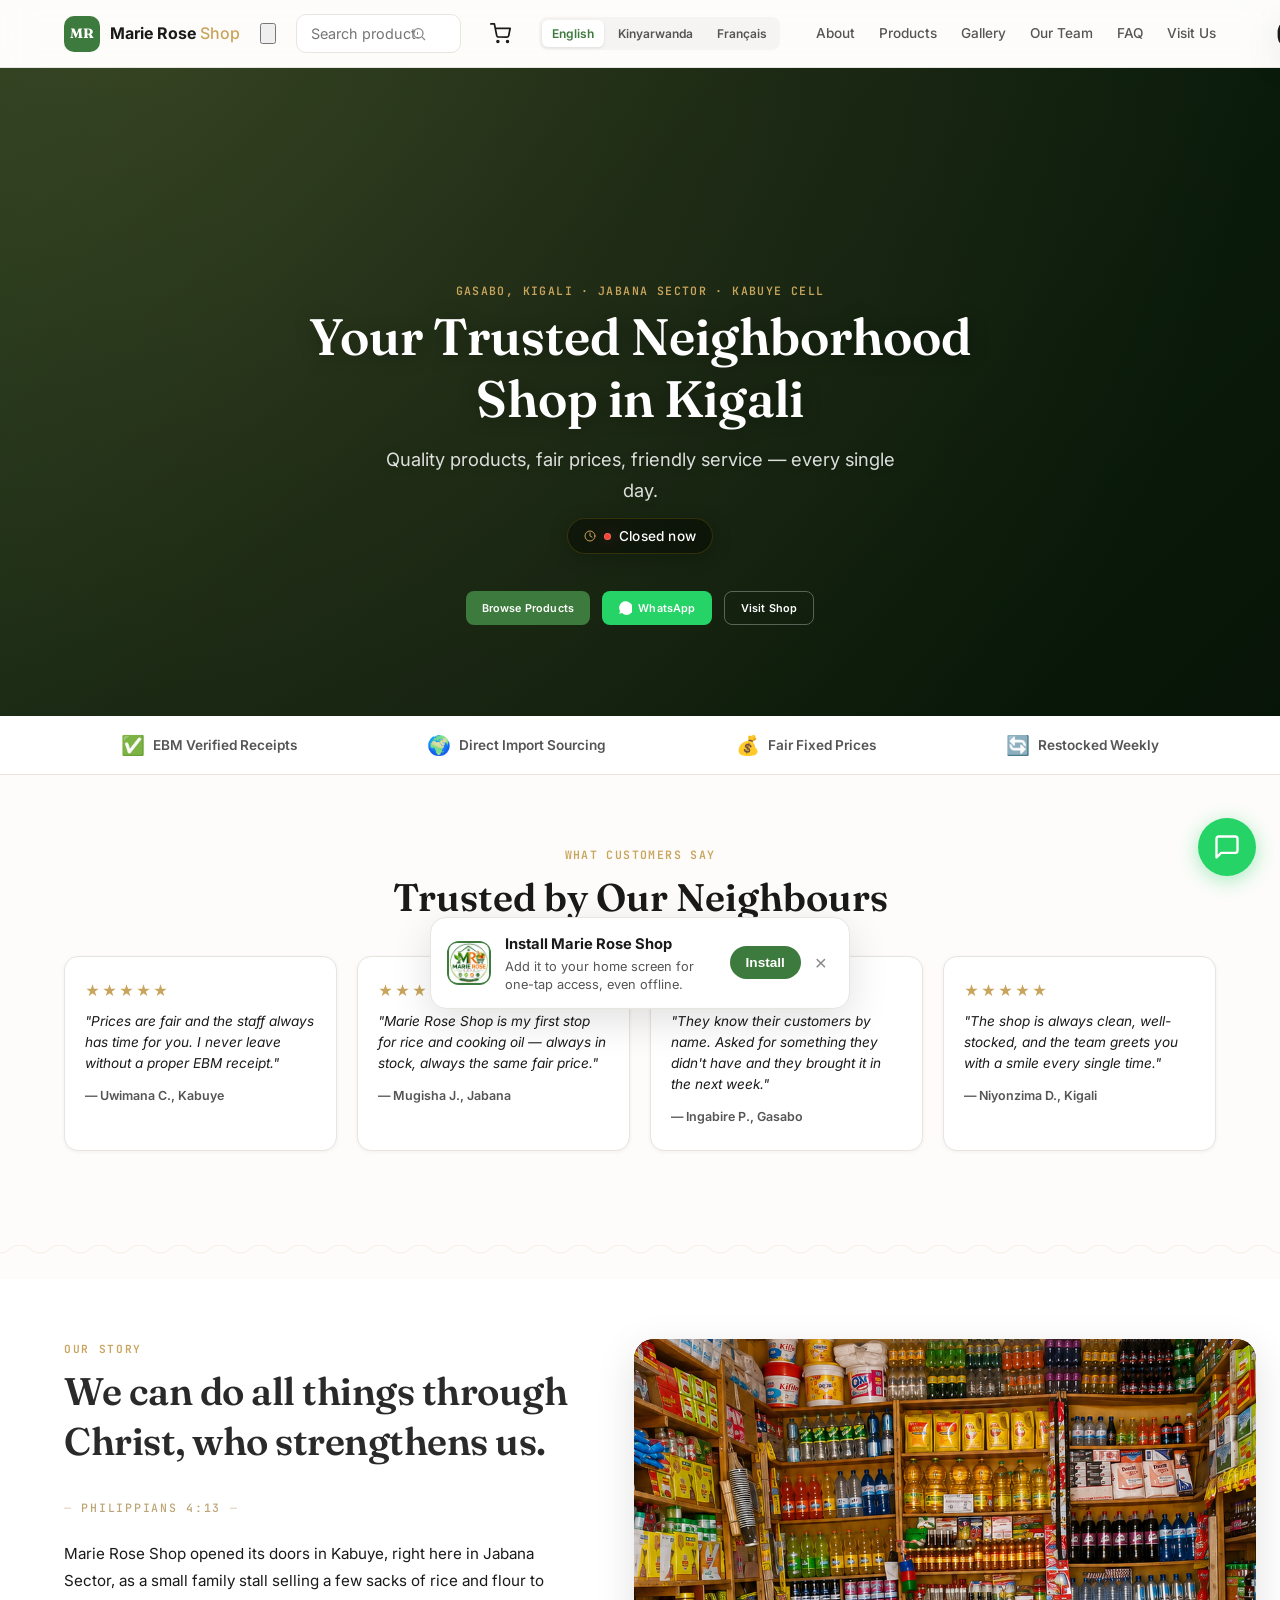
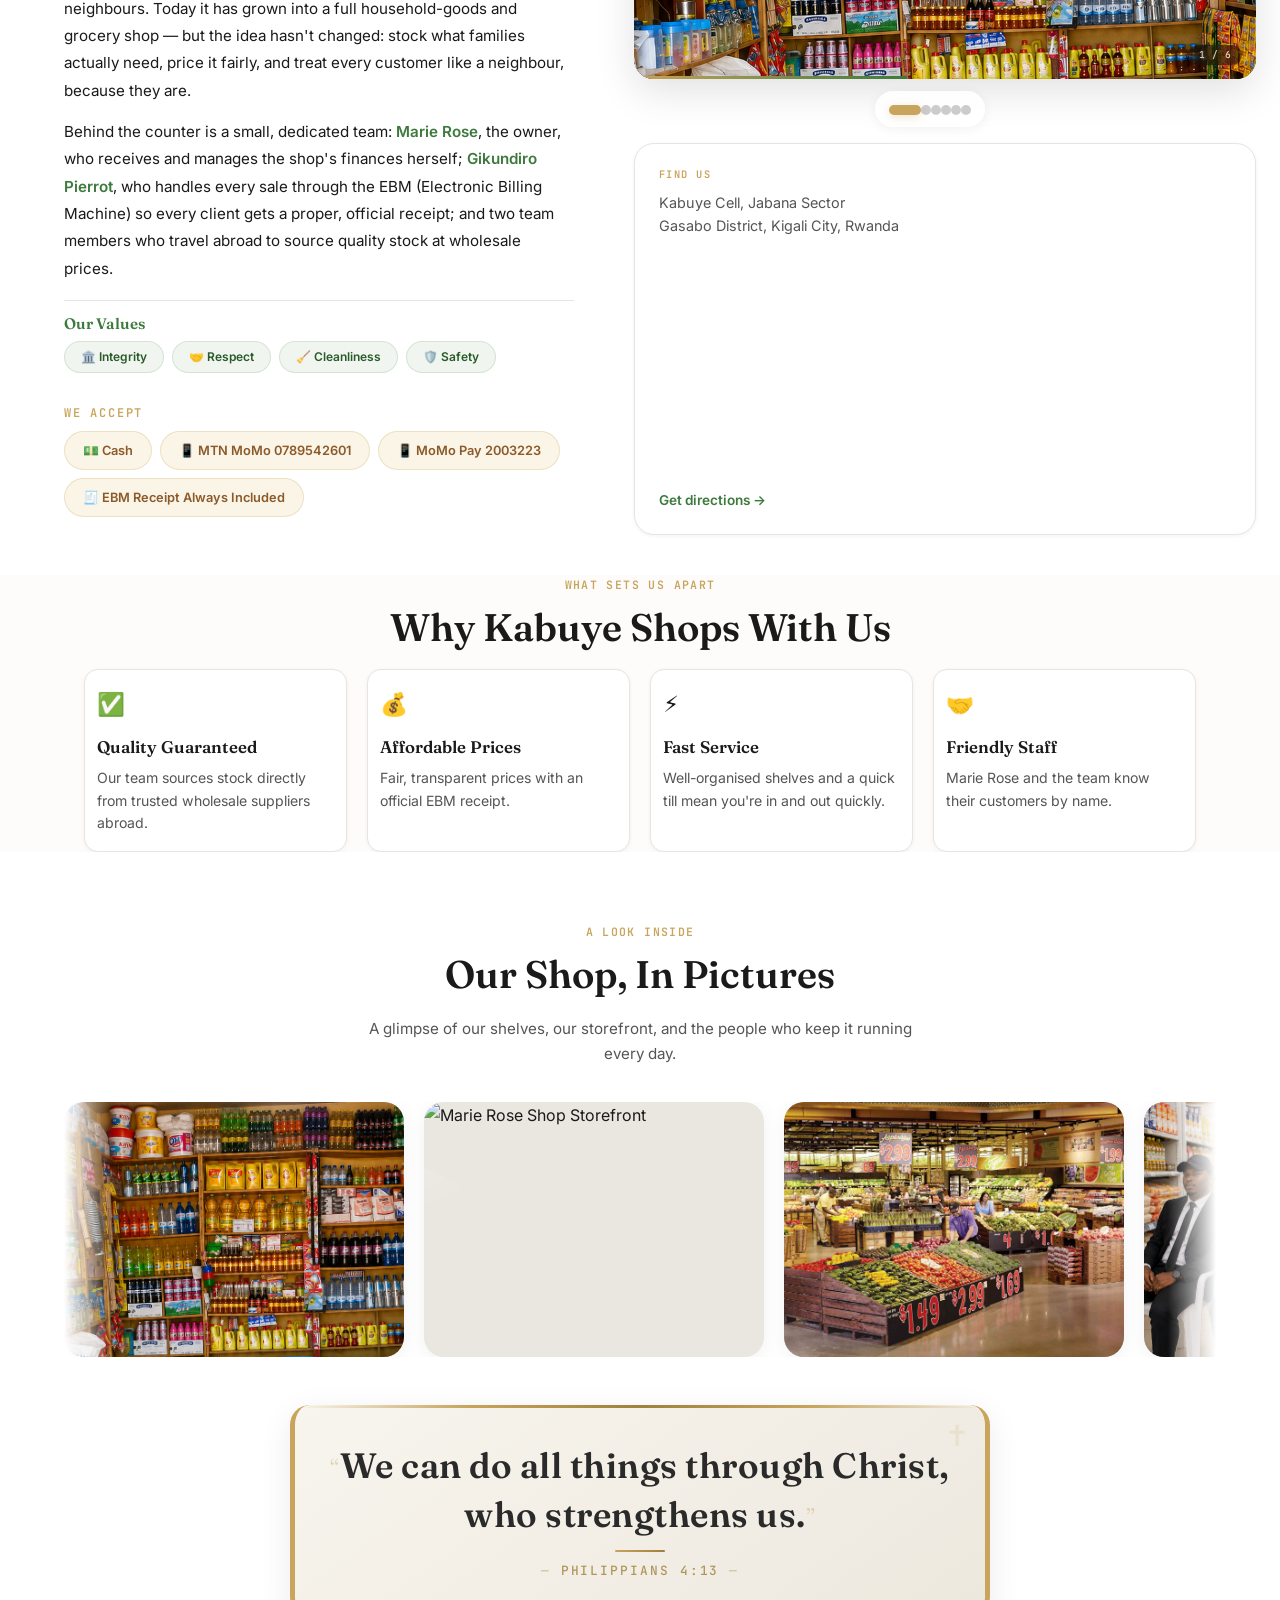
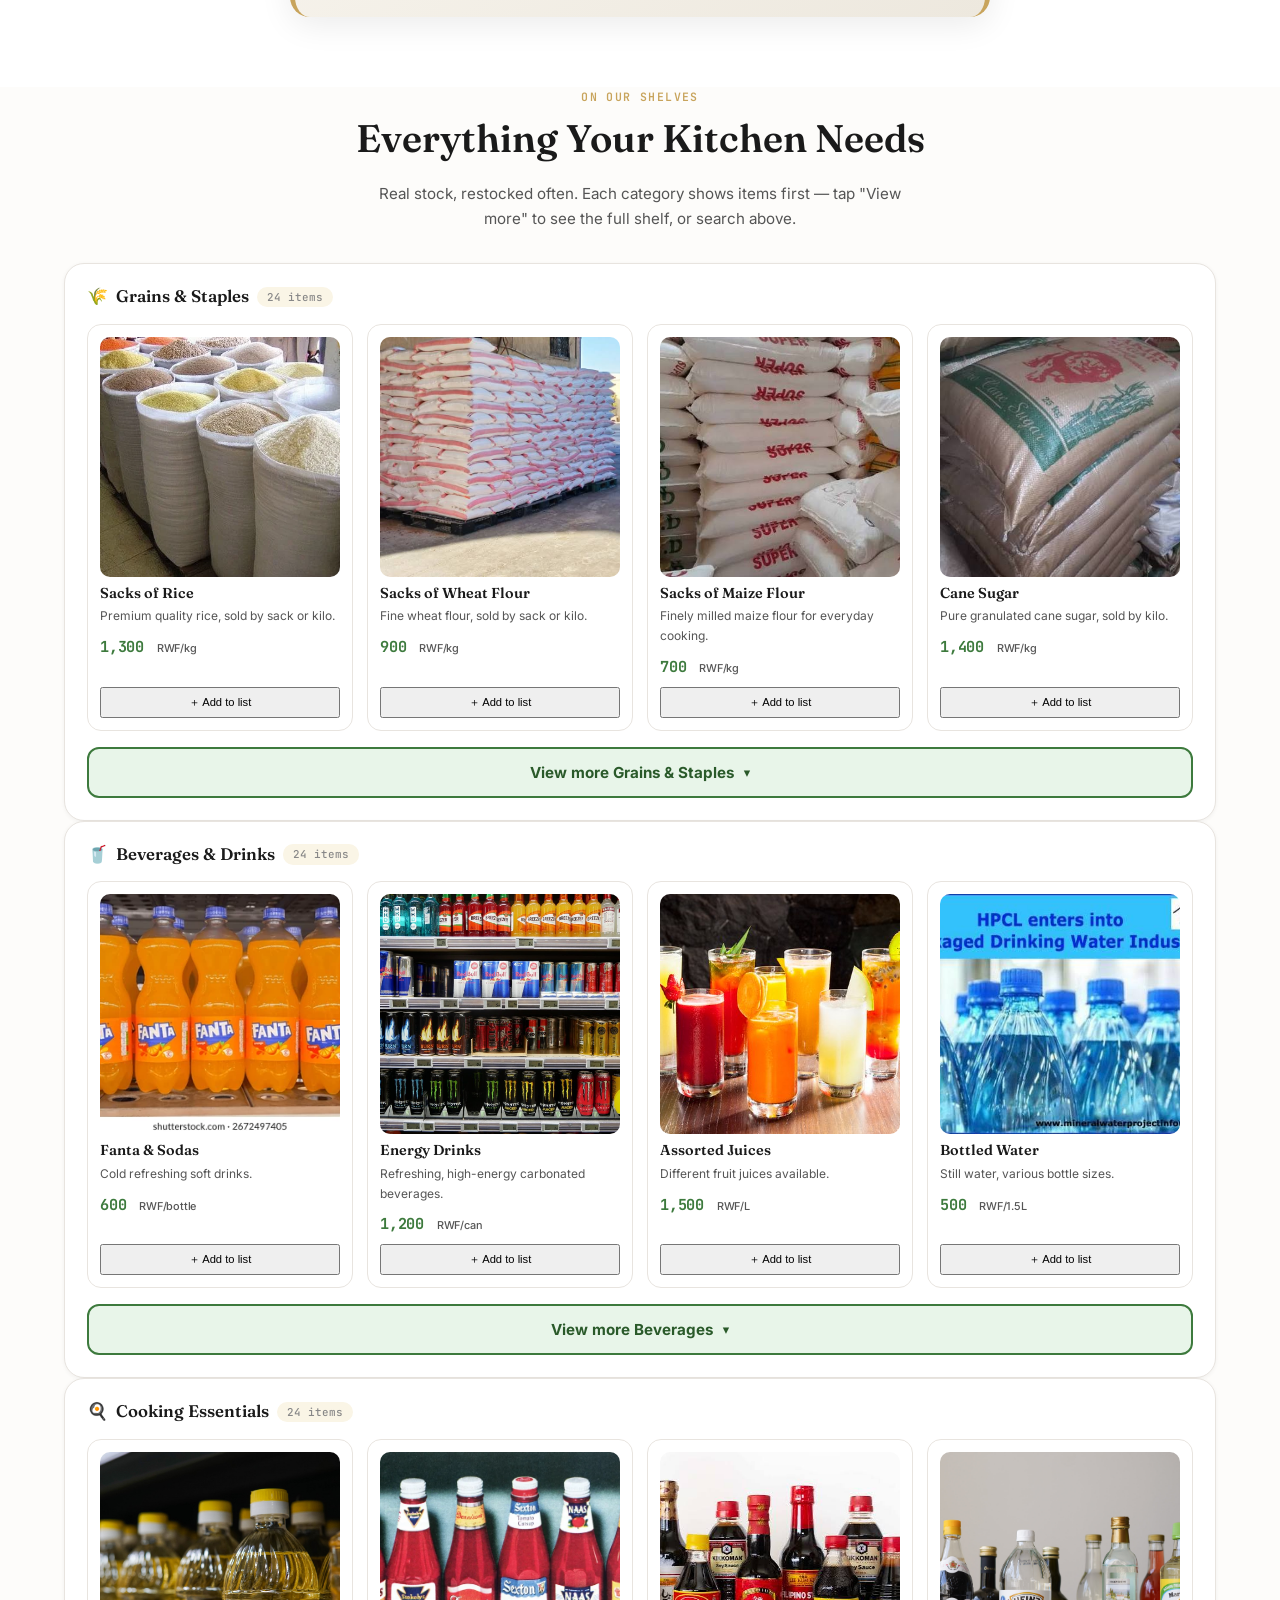
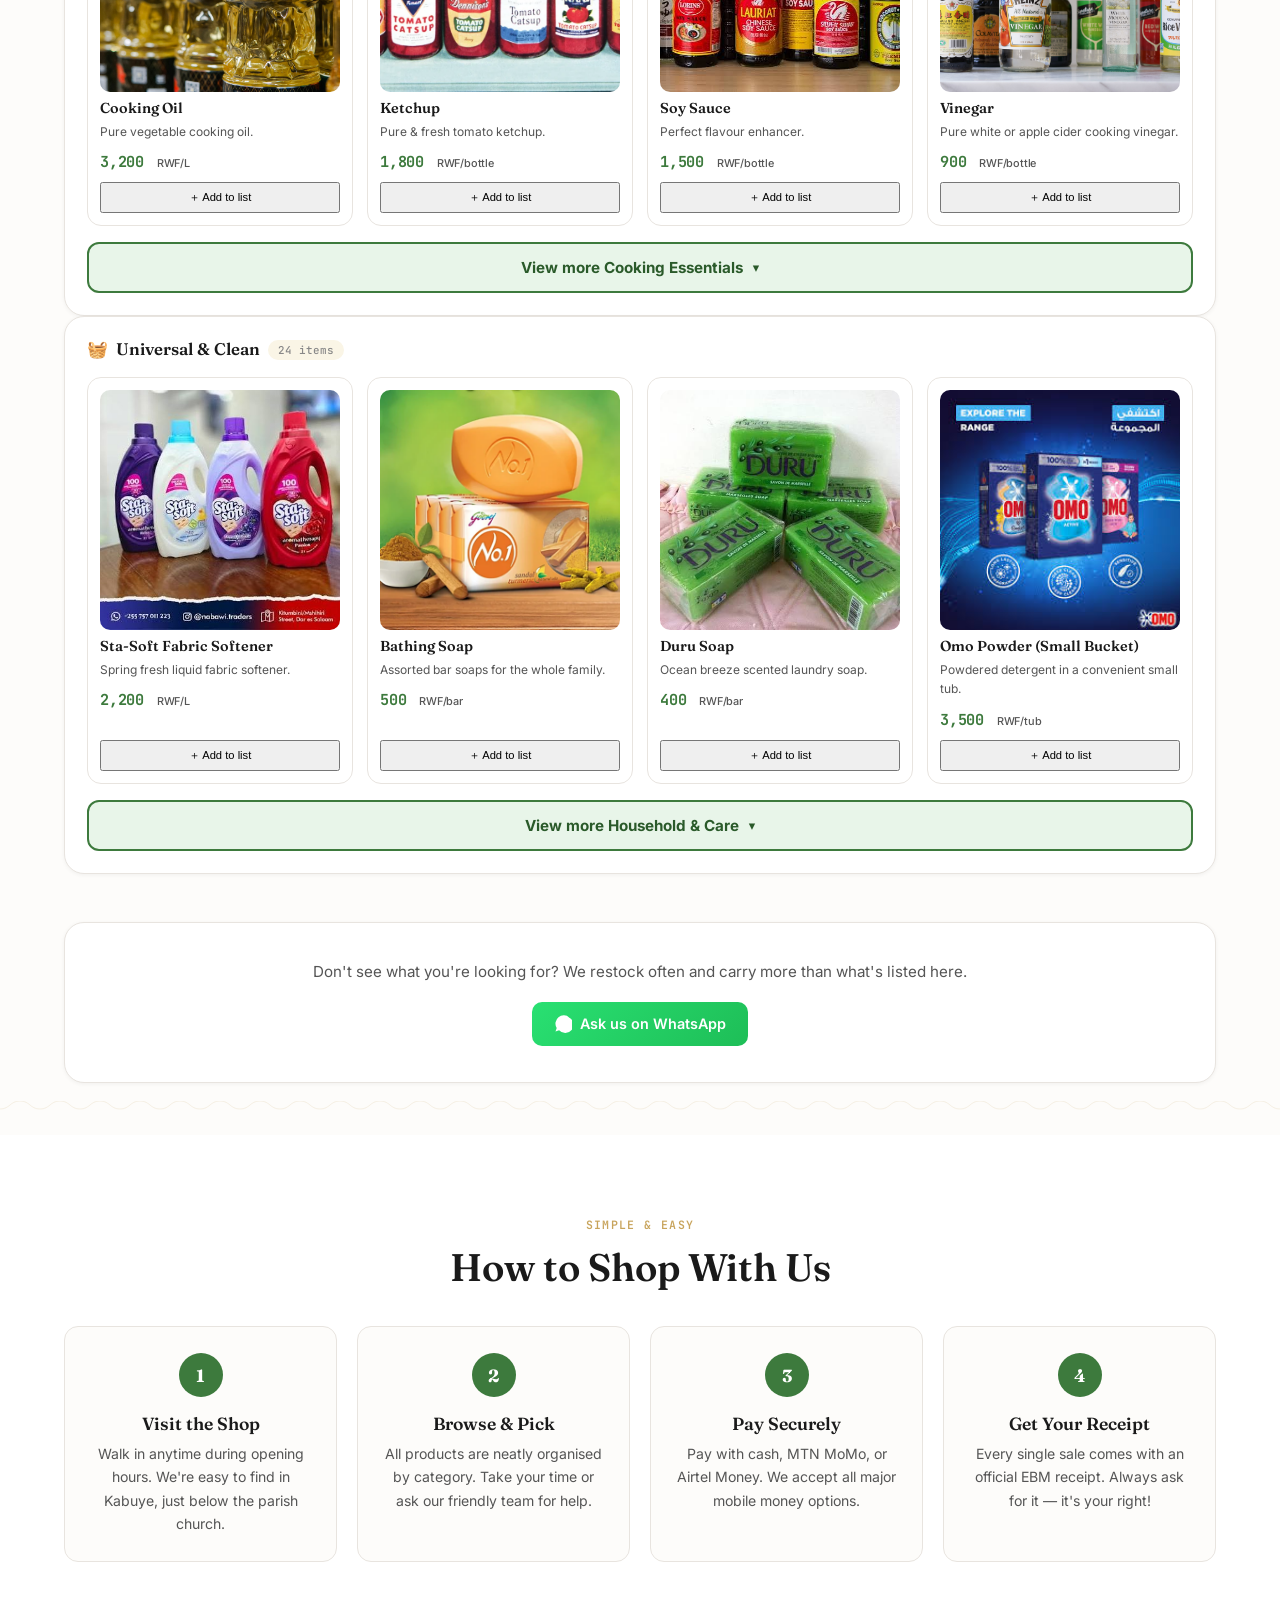
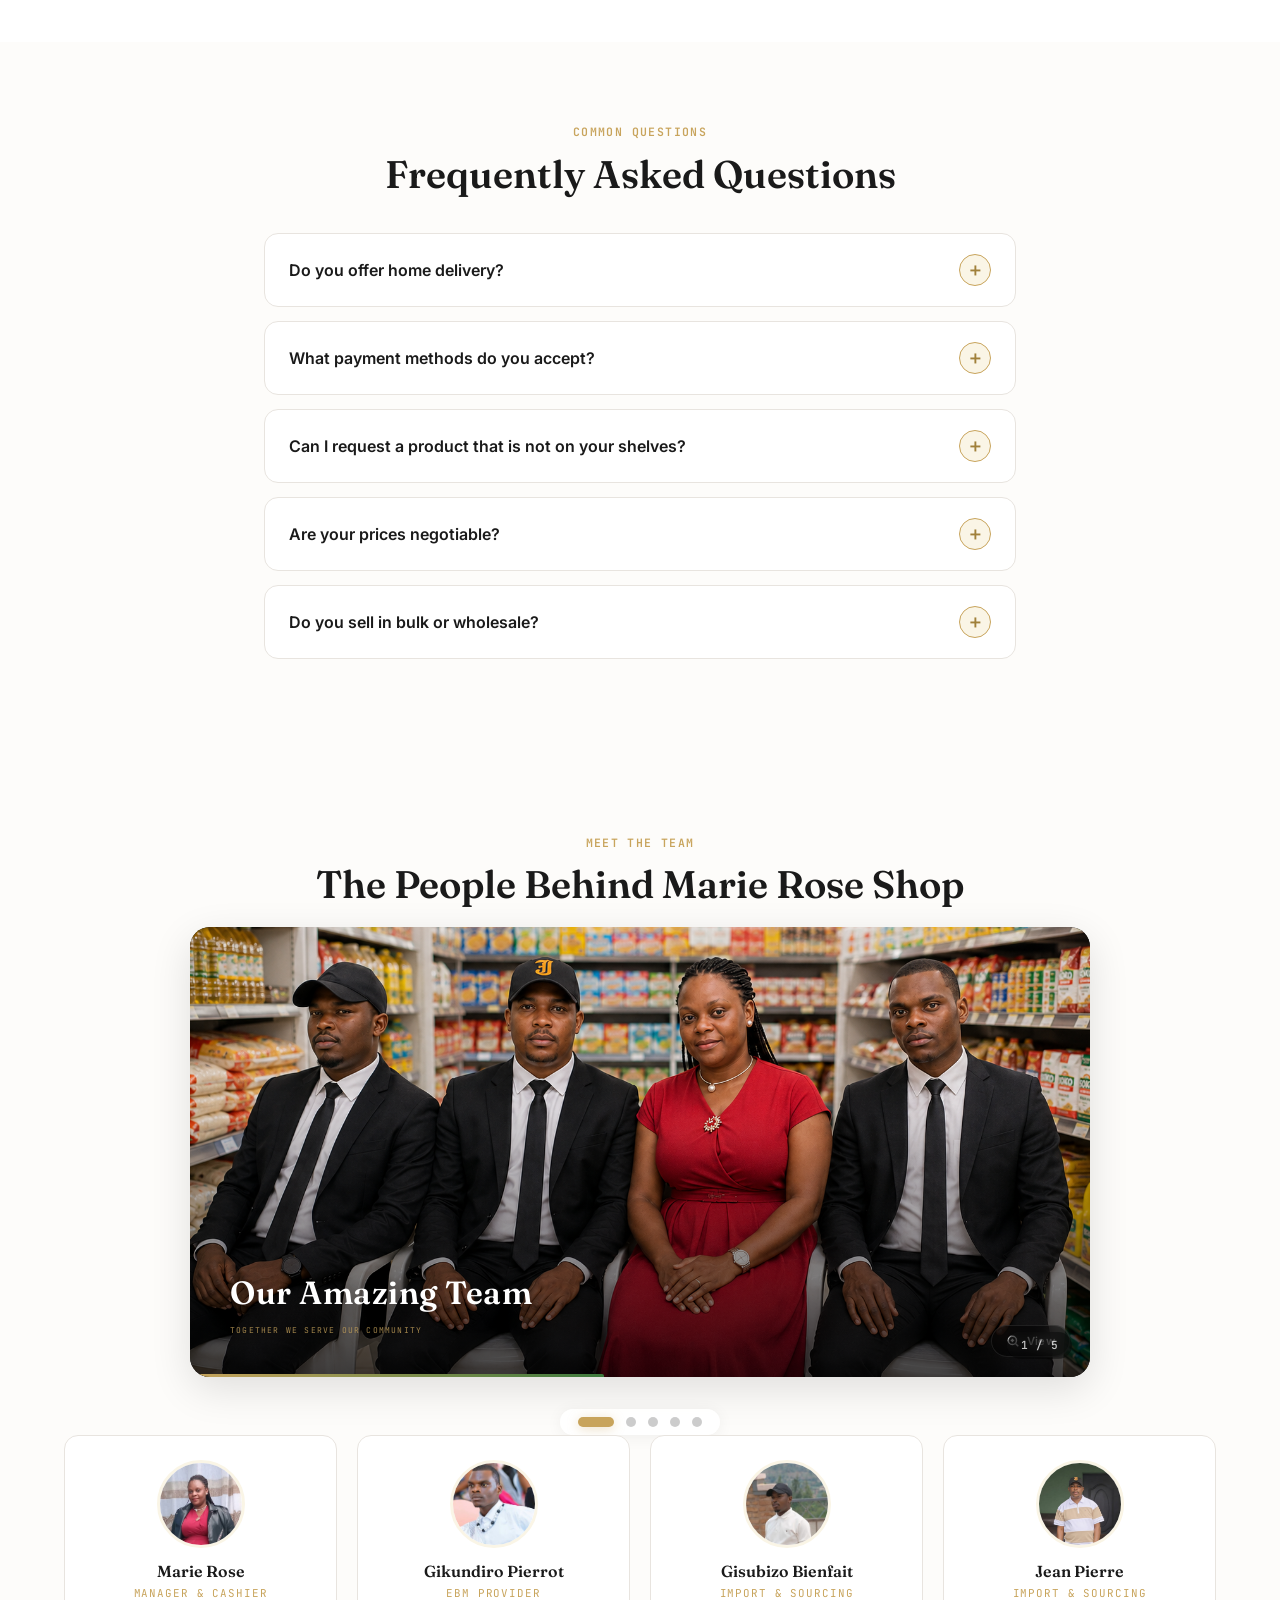
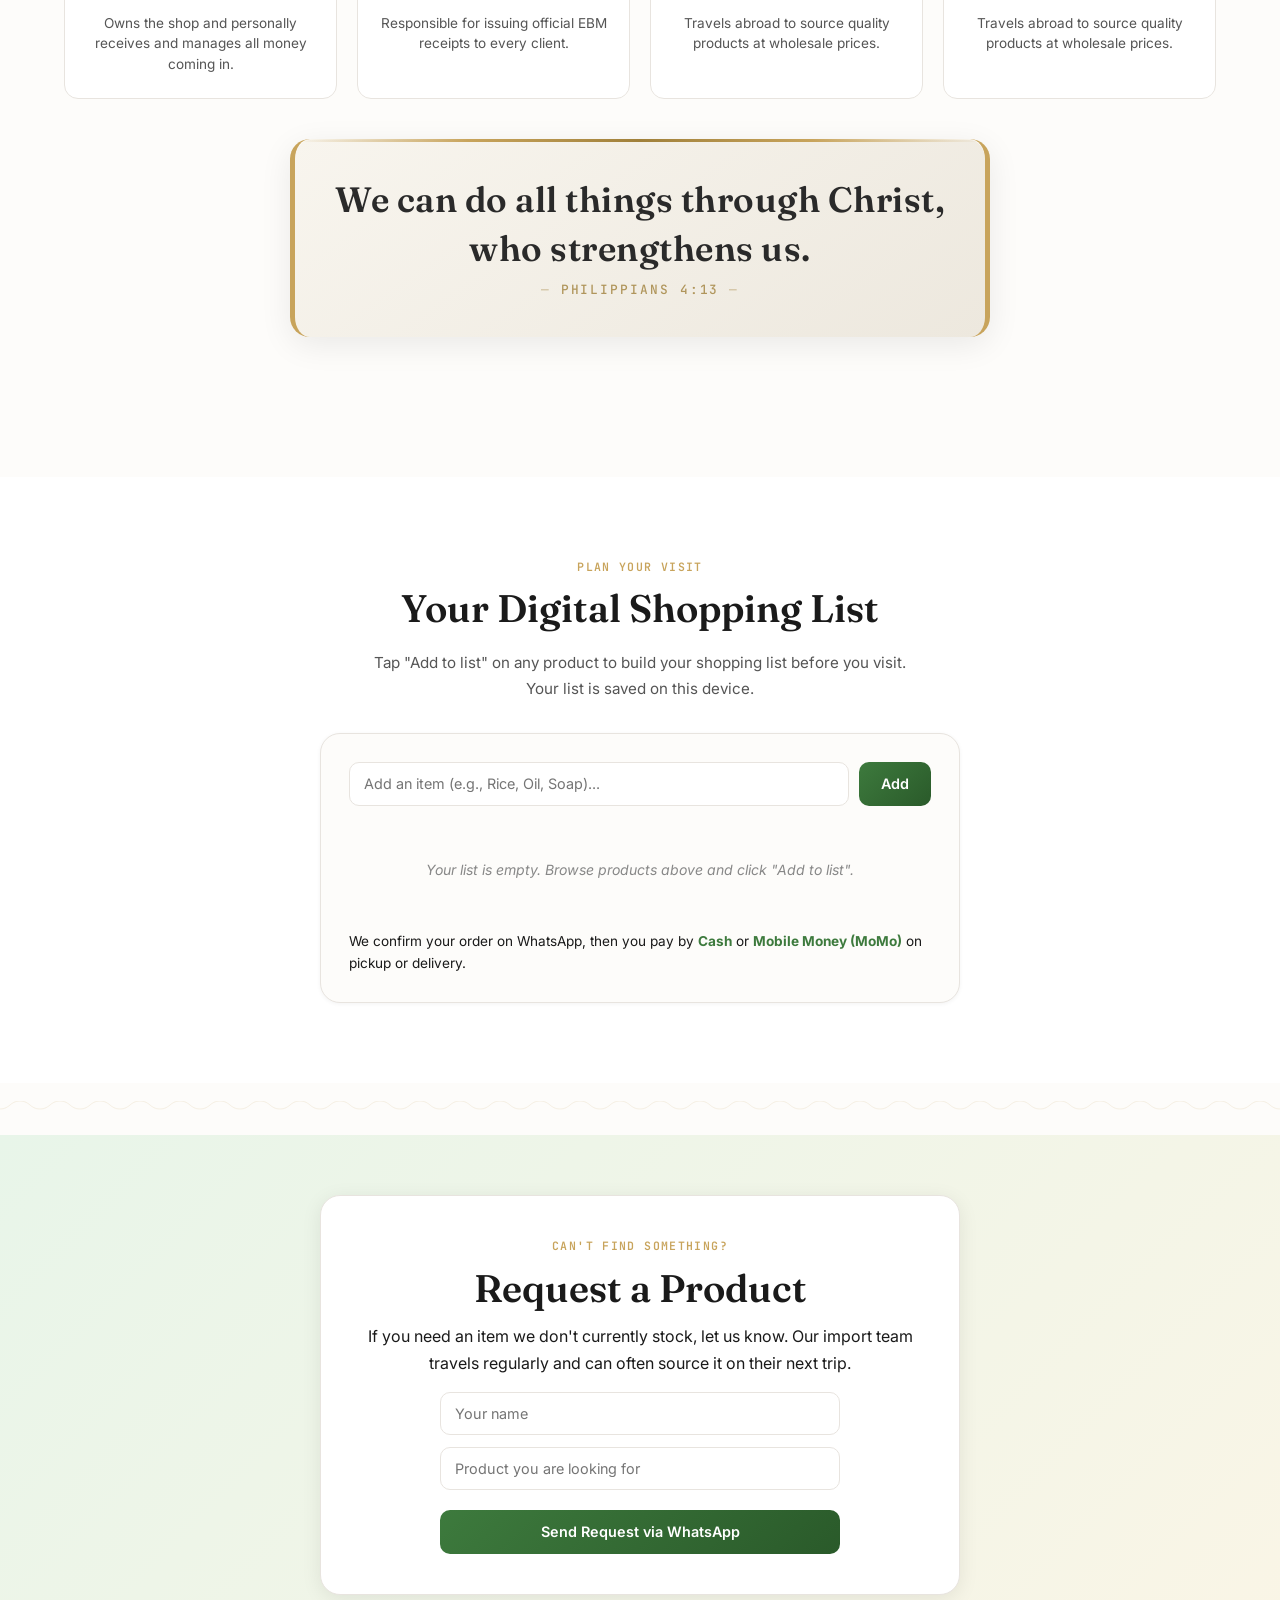
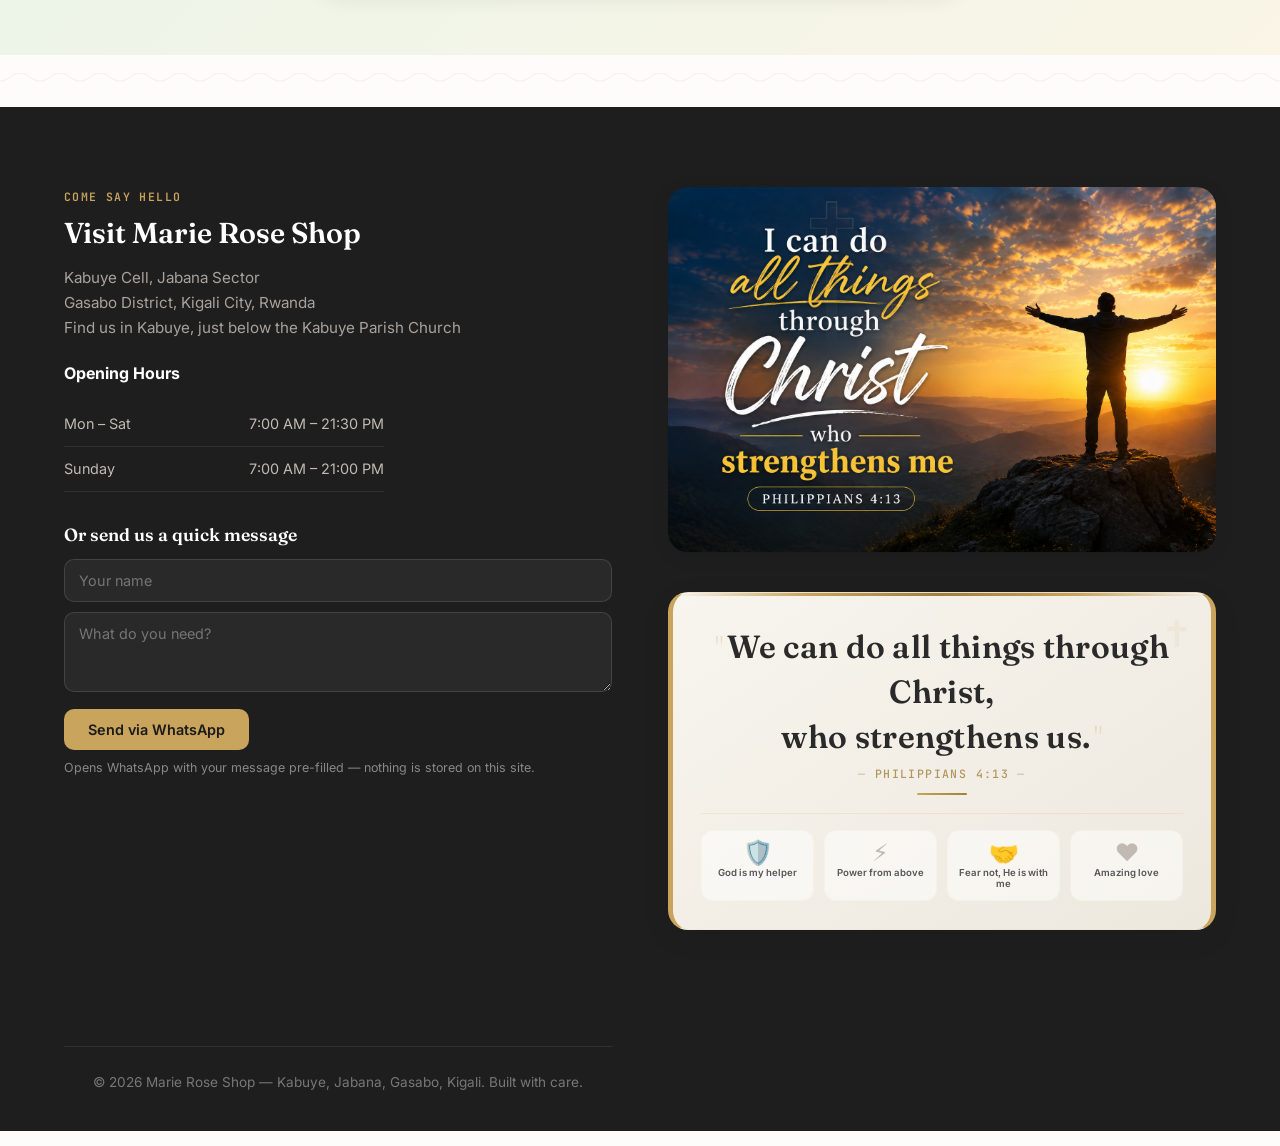
==== commit f559e342: "Update index.html" ====
--- a/index.html
+++ b/index.html
@@ -23,16 +23,12 @@
 
 <meta name="msvalidate.01" content="F418770C0C85A74B8C16AB09FC35C4DF" />
 
-<link rel="apple-touch-icon" sizes="180x180" href="apple-touch-icon.png">
-<link rel="icon" type="image/png" sizes="32x32" href="favicon-32x32.png">
-<link rel="icon" type="image/png" sizes="16x16" href="favicon-16x16.png">
-
-
 <!-- PWA: installable app manifest + iOS support -->
 <link rel="manifest" href="manifest.json">
 <meta name="apple-mobile-web-app-capable" content="yes">
 <meta name="apple-mobile-web-app-status-bar-style" content="default">
 <meta name="apple-mobile-web-app-title" content="Marie Rose Shop">
+
 
 <!-- Icons for Browser, iOS, and Android -->
 <link rel="icon" type="image/png" sizes="32x32" href="images/logo.png">
@@ -325,40 +321,15 @@
   background: linear-gradient(135deg, #2a5a2a 0%, #1a3a1a 40%, #0d260d 100%);
 ">
 
-  <!-- Video Background -->
-  <video 
-    id="heroVideo"
-    class="hero-video" 
-    poster="images/rm.png"
-    autoplay 
-    muted 
-    loop 
-    playsinline
-    preload="metadata"
-    aria-hidden="true"
-    style="
-      position: absolute;
-      inset: 0;
-      width: 100%;
-      height: 100%;
-      object-fit: cover;
-      z-index: 0;
-    "
-  >
-    <source src="images/hero-video.mp4" type="video/mp4">
-    <source src="images/hero-video.webm" type="video/webm">
-    <img src="images/rm.png" alt="Marie Rose Shop front" loading="eager">
-  </video>
-  
-  <!-- Static fallback image -->
-  <img 
-    id="heroFallbackImg"
-    src="images/rm.png" 
-    class="hero-fallback-img" 
-    alt="Marie Rose Shop front" 
-    loading="eager"
-    style="display: none;"
-  >
+  <!-- Background Slideshow (4 photos, crossfade + Ken Burns zoom) -->
+  <div class="hero-slideshow" id="heroSlideshow" aria-hidden="true">
+    <div class="hero-slide is-active" style="background-image: url('images/lk.png');"></div>
+    <div class="hero-slide" style="background-image: url('images/fv.png');"></div>
+    <div class="hero-slide" style="background-image: url('images/kc.png');"></div>
+    <div class="hero-slide" style="background-image: url('images/bn.avif');"></div>
+    <div class="hero-slide" style="background-image: url('images/rm.png');"></div>
+    
+  </div>
   
   <!-- Overlay -->
   <div class="hero-overlay" style="
@@ -861,29 +832,28 @@
             <img src="images/lk.png" alt="Marie Rose Shop Interior" loading="lazy" data-group="about">
           </div>
           
-          <!-- Slide 2 -->
-          <div class="about-slide" data-slide="1">
-            <img src="images/bn.avif" alt="Marie Rose Shop Storefront" loading="lazy" data-group="about">
-          </div>
-          
           <!-- Slide 3 -->
           <div class="about-slide" data-slide="2">
-            <img src="images/grocery.png" alt="Shop Interior Displays" loading="lazy" data-group="about">
+            <img src="images/fv.png" alt="Shop Interior Displays" loading="lazy" data-group="about">
           </div>
           
           <!-- Slide 4 -->
           <div class="about-slide" data-slide="3">
-            <img src="images/web.png" alt="Marie Rose Shop Team" loading="lazy" data-group="about">
+            <img src="images/kc.png" alt="Marie Rose Shop Team" loading="lazy" data-group="about">
           </div>
           
           <!-- Slide 5 -->
           <div class="about-slide" data-slide="4">
-            <img src="images/tg.jpg" alt="Product Shelves" loading="lazy" data-group="about">
+            <img src="images/bn.avif" alt="Product Shelves" loading="lazy" data-group="about">
           </div>
           
           <!-- Slide 6 -->
           <div class="about-slide" data-slide="5">
-            <img src="images/rm.png" alt="Fresh Stock Arrivals" loading="lazy" data-group="about">
+            <img src="images/vb.jpg" alt="Fresh Stock Arrivals" loading="lazy" data-group="about">
+          </div>
+            <!-- Slide 2 -->
+          <div class="about-slide" data-slide="1">
+            <img src="images/dg.jpg" alt="Marie Rose Shop Storefront" loading="lazy" data-group="about">
           </div>
 
         </div>
@@ -971,7 +941,7 @@
           </span>
         </div>
         <div class="gallery-item" onclick="openLightbox(this)">
-          <img src="images/ds.jpg" alt="Marie Rose Shop Storefront" loading="lazy" data-group="gallery">
+          <img src="images/fv.png" alt="Marie Rose Shop Storefront" loading="lazy" data-group="gallery">
           <span class="image-count">2 / 6</span>
           <span class="gloss"></span>
           <span class="zoom-icon">
@@ -980,7 +950,7 @@
           </span>
         </div>
         <div class="gallery-item" onclick="openLightbox(this)">
-          <img src="images/fd.jpg" alt="Shop Interior Displays" loading="lazy" data-group="gallery">
+          <img src="images/vb.jpg" alt="Shop Interior Displays" loading="lazy" data-group="gallery">
           <span class="image-count">3 / 6</span>
           <span class="gloss"></span>
           <span class="zoom-icon">
@@ -1022,27 +992,27 @@
           <span class="gloss"></span>
         </div>
         <div class="gallery-item gallery-item--clone" aria-hidden="true" tabindex="-1">
-          <img src="images/ds.jpg" alt="" loading="lazy">
+          <img src="images/dg.jpg" alt="" loading="lazy">
           <span class="image-count">2 / 6</span>
           <span class="gloss"></span>
         </div>
         <div class="gallery-item gallery-item--clone" aria-hidden="true" tabindex="-1">
-          <img src="images/fd.jpg" alt="" loading="lazy">
+          <img src="images/fv.png" alt="" loading="lazy">
           <span class="image-count">3 / 6</span>
           <span class="gloss"></span>
         </div>
         <div class="gallery-item gallery-item--clone" aria-hidden="true" tabindex="-1">
-          <img src="images/web.png" alt="" loading="lazy">
+          <img src="images/kc.png" alt="" loading="lazy">
           <span class="image-count">4 / 6</span>
           <span class="gloss"></span>
         </div>
         <div class="gallery-item gallery-item--clone" aria-hidden="true" tabindex="-1">
-          <img src="images/vb.jpg" alt="" loading="lazy">
+          <img src="images/bn.avif" alt="" loading="lazy">
           <span class="image-count">5 / 6</span>
           <span class="gloss"></span>
         </div>
         <div class="gallery-item gallery-item--clone" aria-hidden="true" tabindex="-1">
-          <img src="images/bn.avif" alt="" loading="lazy">
+          <img src="images/tg.jpg" alt="" loading="lazy">
           <span class="image-count">6 / 6</span>
           <span class="gloss"></span>
         </div>
@@ -1552,7 +1522,7 @@
         <div class="team-header-slide" data-slide="1">
           <img src="images/rf.png" alt="Marie Rose - Owner" loading="lazy" data-group="team">
           <div class="team-header-title">
-            Our Amazing Team
+            Marie Rose
             <span class="sub">Manager &amp; Cashier</span>
           </div>
           <span class="team-zoom-icon">
@@ -1565,7 +1535,7 @@
         <div class="team-header-slide" data-slide="2">
           <img src="images/fb.png" alt="Gikundiro Pierrot - EBM Provider" loading="lazy" data-group="team">
           <div class="team-header-title">
-            Our Amazing Team
+            Gikundiro Pierrot
             <span class="sub">EBM Provider</span>
           </div>
           <span class="team-zoom-icon">
@@ -1576,9 +1546,9 @@
         
         <!-- Slide 4 - Gisubizo Bienfait -->
         <div class="team-header-slide" data-slide="3">
-          <img src="images/web.png" alt="Gisubizo Bienfait - Import & Sourcing" loading="lazy" data-group="team">
+          <img src="images/qu.png" alt="Gisubizo Bienfait - Import & Sourcing" loading="lazy" data-group="team">
           <div class="team-header-title">
-            Our Amazing Team
+            Gisubizo Bienfait
             <span class="sub">Import &amp; Sourcing</span>
           </div>
           <span class="team-zoom-icon">
@@ -1589,9 +1559,9 @@
         
         <!-- Slide 5 - Jean Pierre -->
         <div class="team-header-slide" data-slide="4">
-          <img src="images/rf.png" alt="Jean Pierre - Import & Sourcing" loading="lazy" data-group="team">
+          <img src="images/dd.jpeg" alt="Jean Pierre - Import & Sourcing" loading="lazy" data-group="team">
           <div class="team-header-title">
-            Our Amazing Team
+            Jean Pierre
             <span class="sub">Import &amp; Sourcing</span>
           </div>
           <span class="team-zoom-icon">
@@ -1930,7 +1900,7 @@
 
   <div class="toast" id="searchToast" role="status" aria-live="polite" aria-atomic="true"></div>
 
-<script src="script.js?v=20260830-5"></script>
+<script src="script.js?v=20260831-1"></script>
 
   <!-- PWA: register service worker for offline support + installability.
        This also keeps the site fresh on every device: sw.js fetches HTML "network-first"
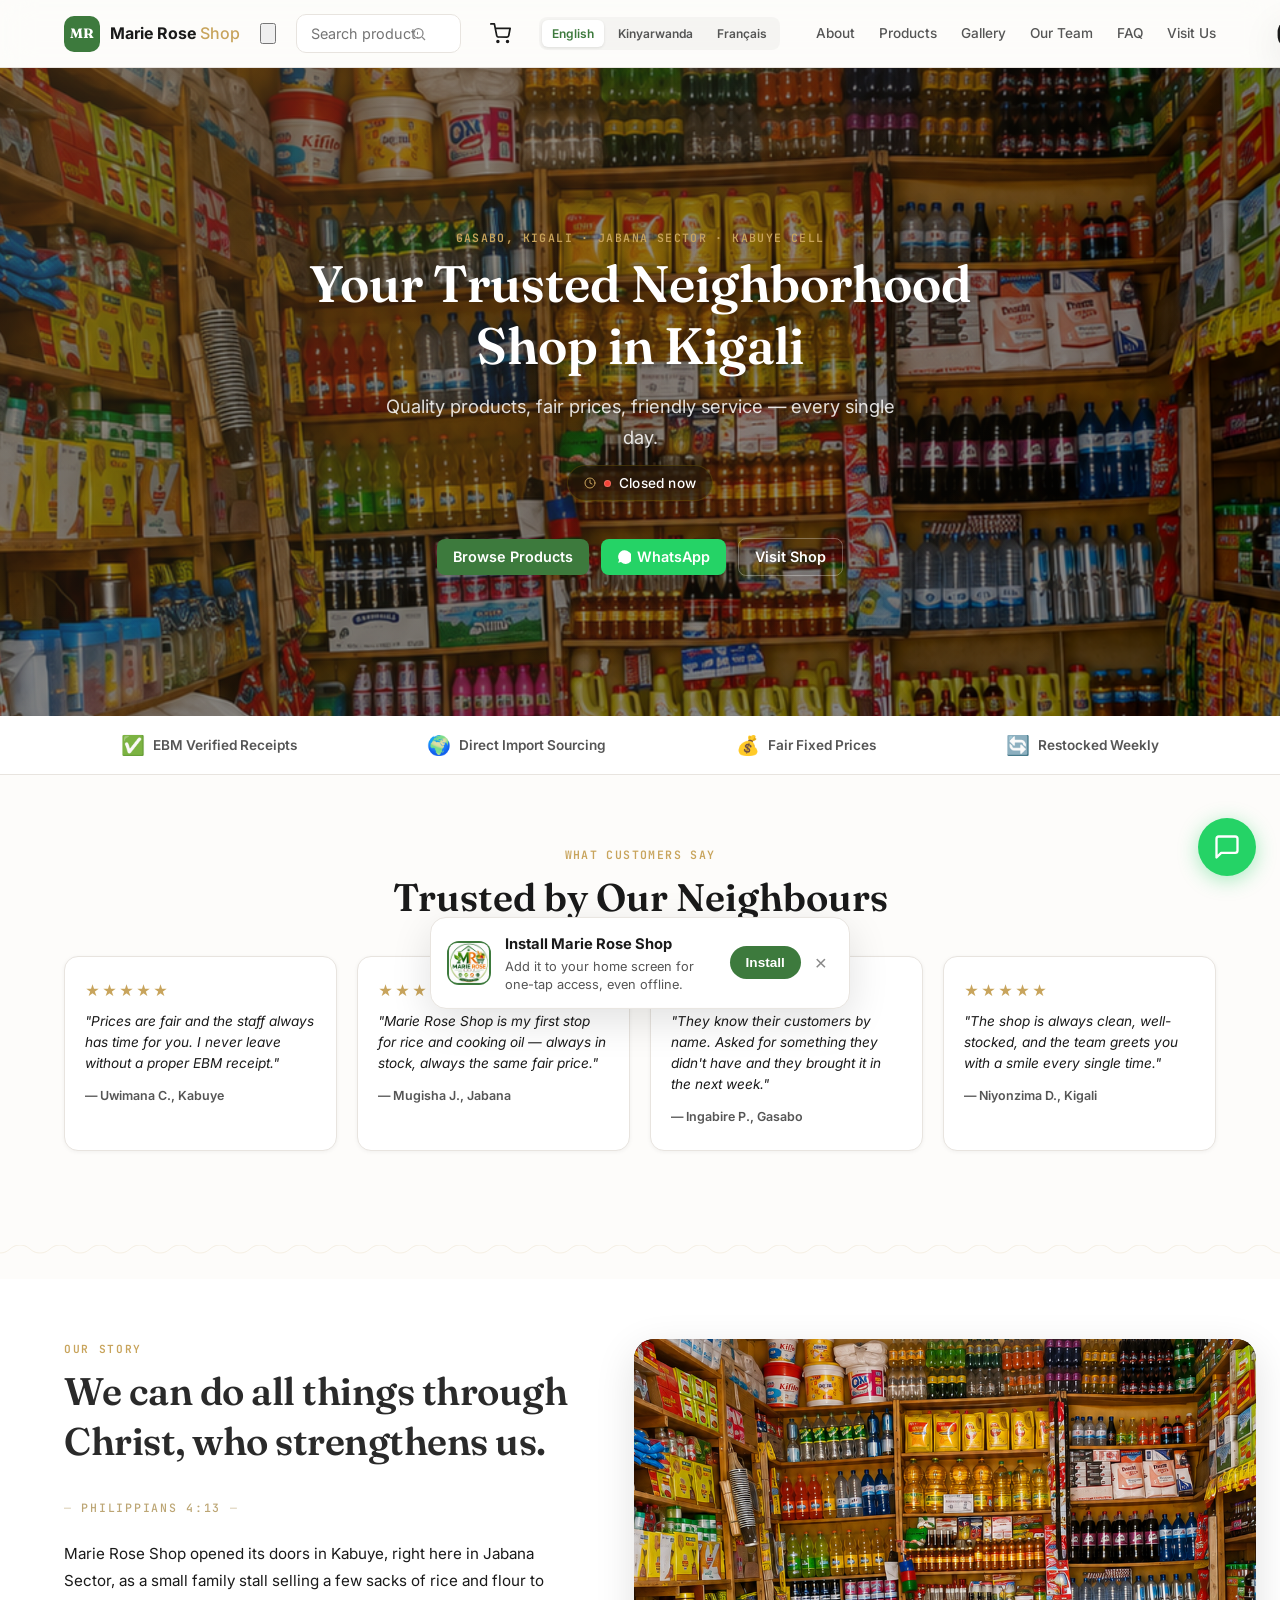
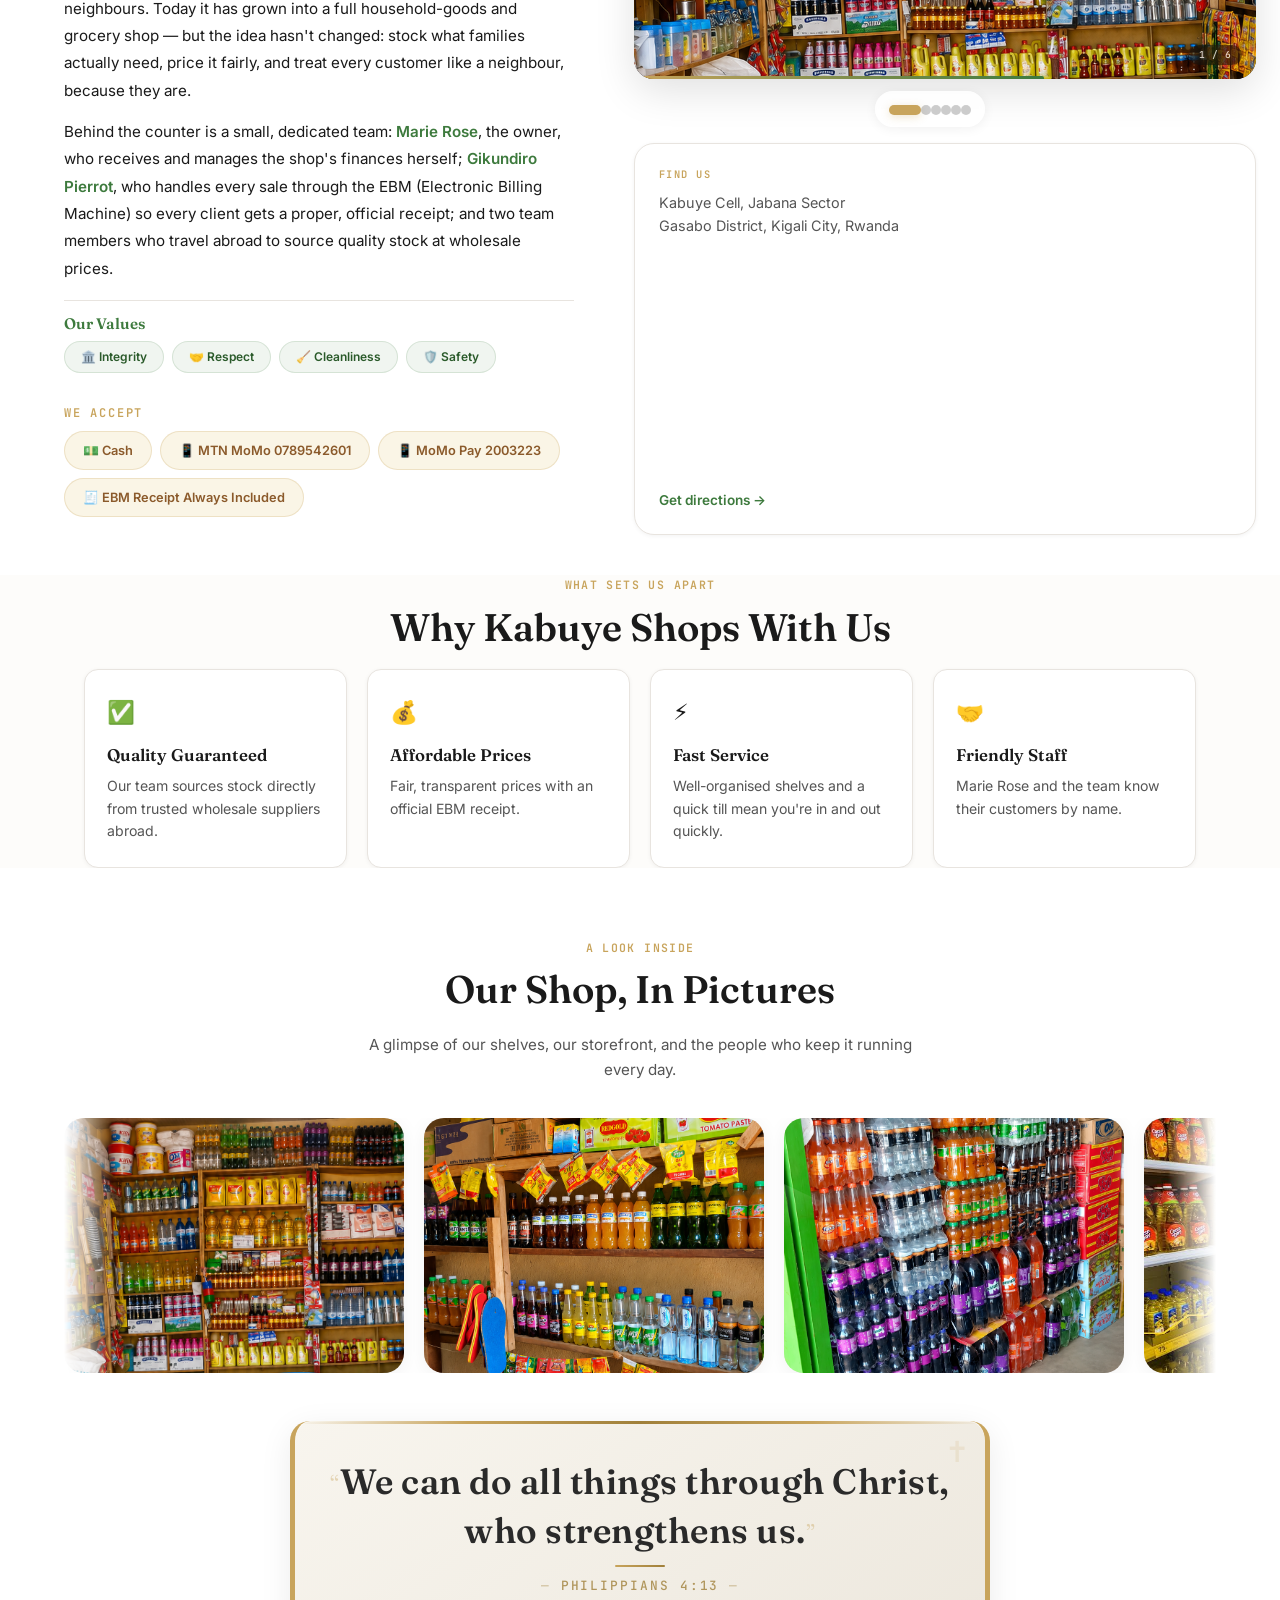
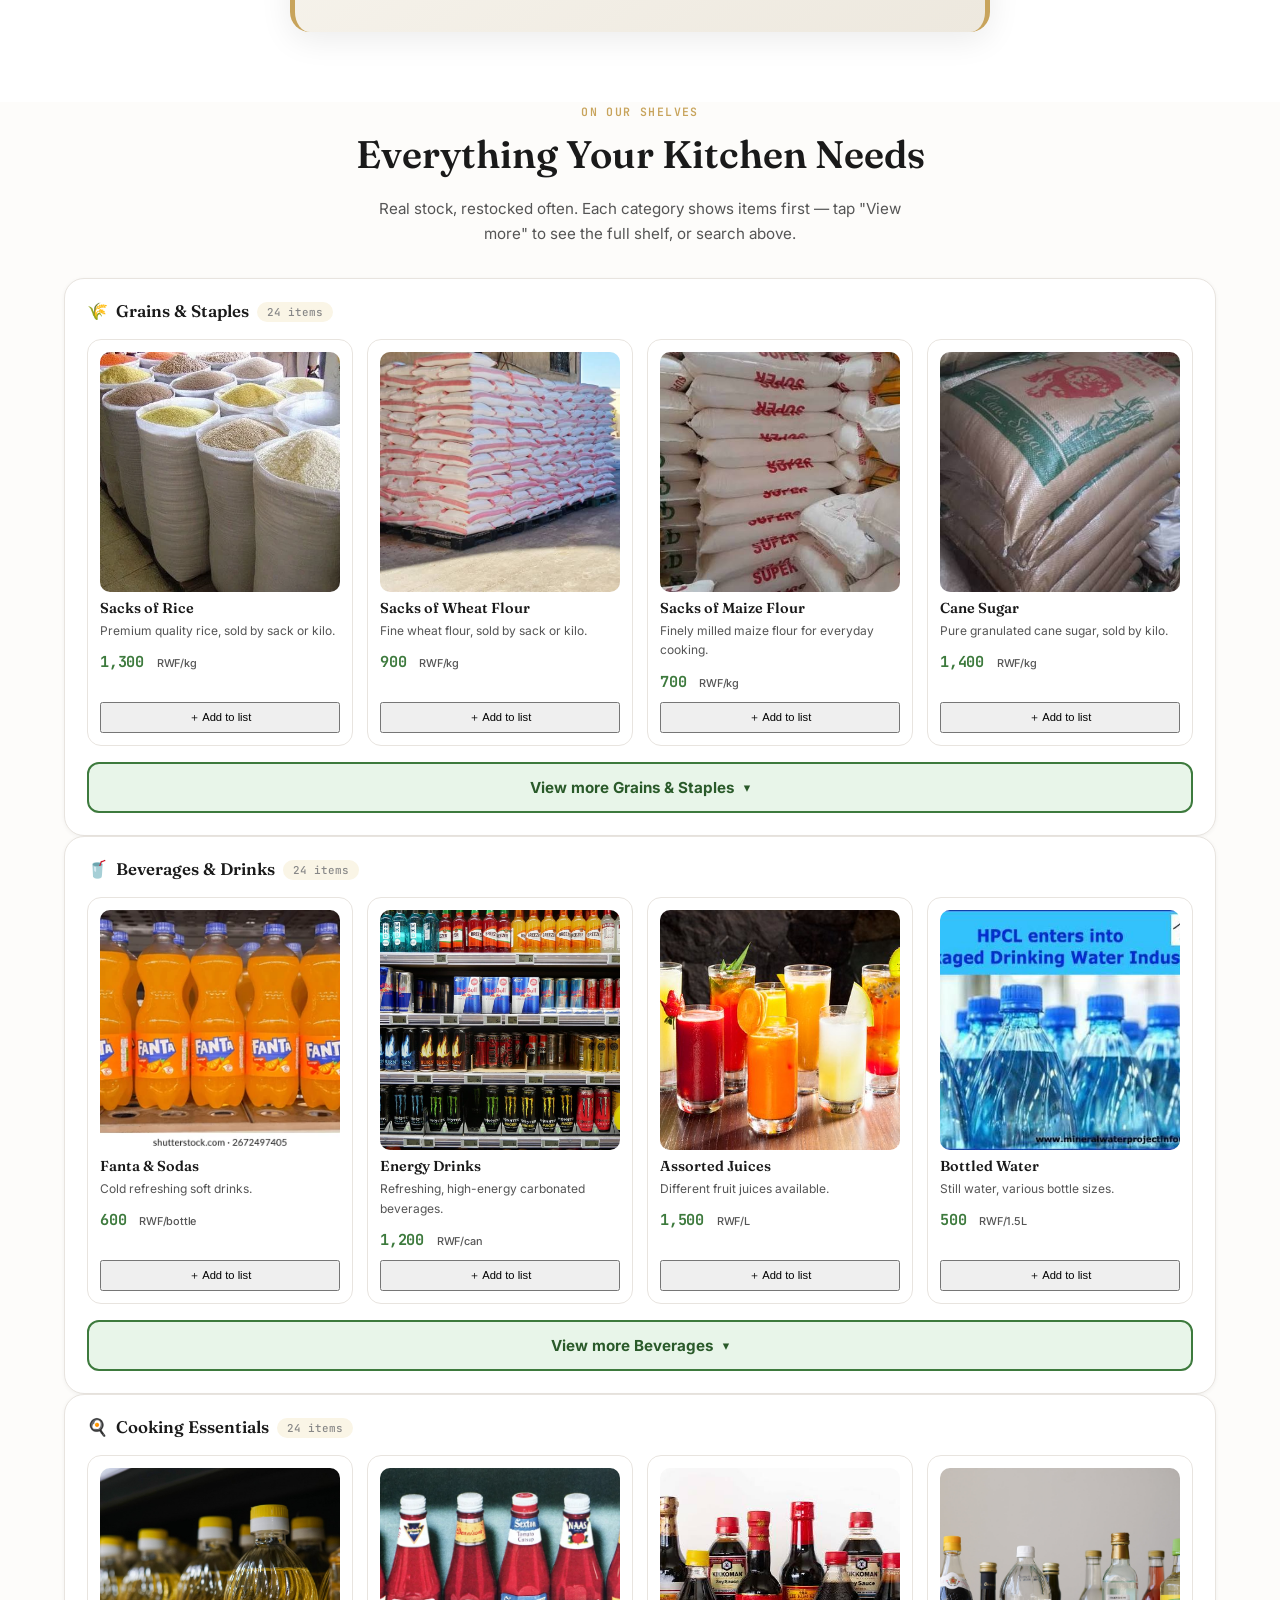
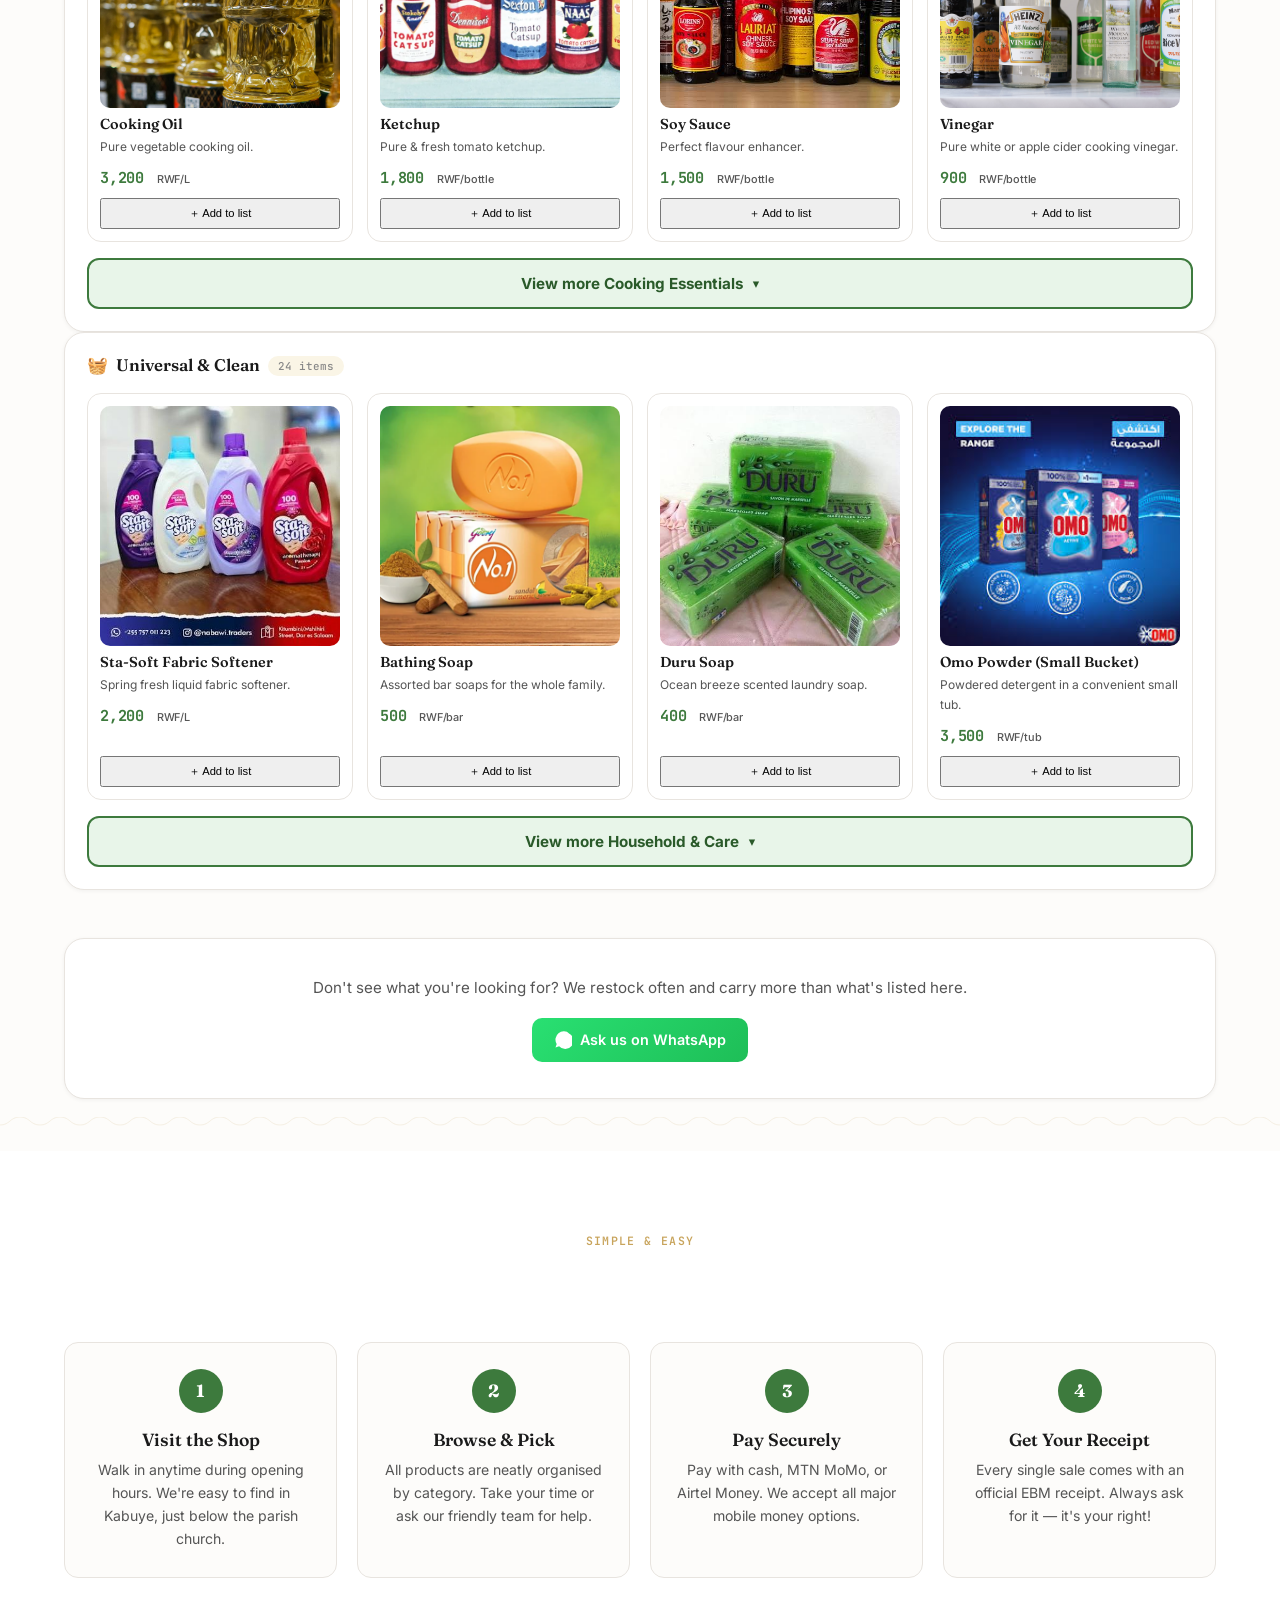
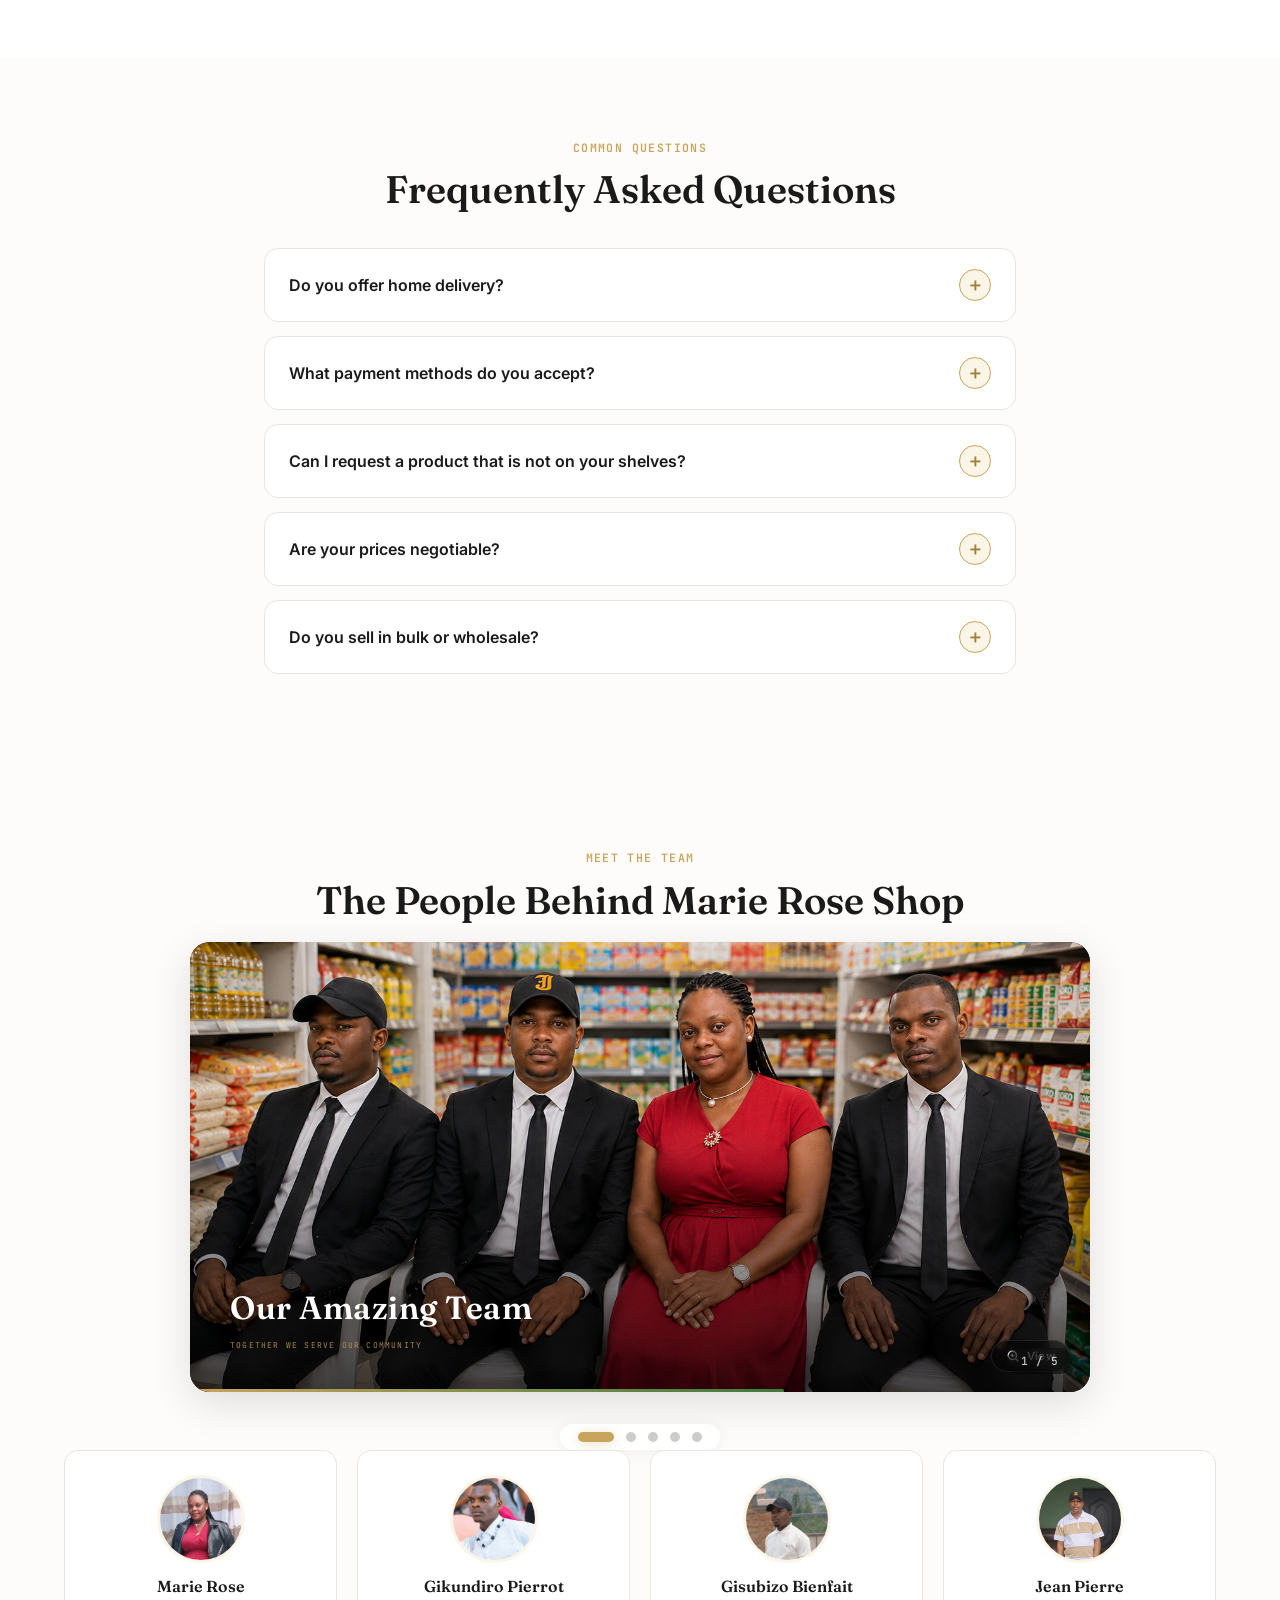
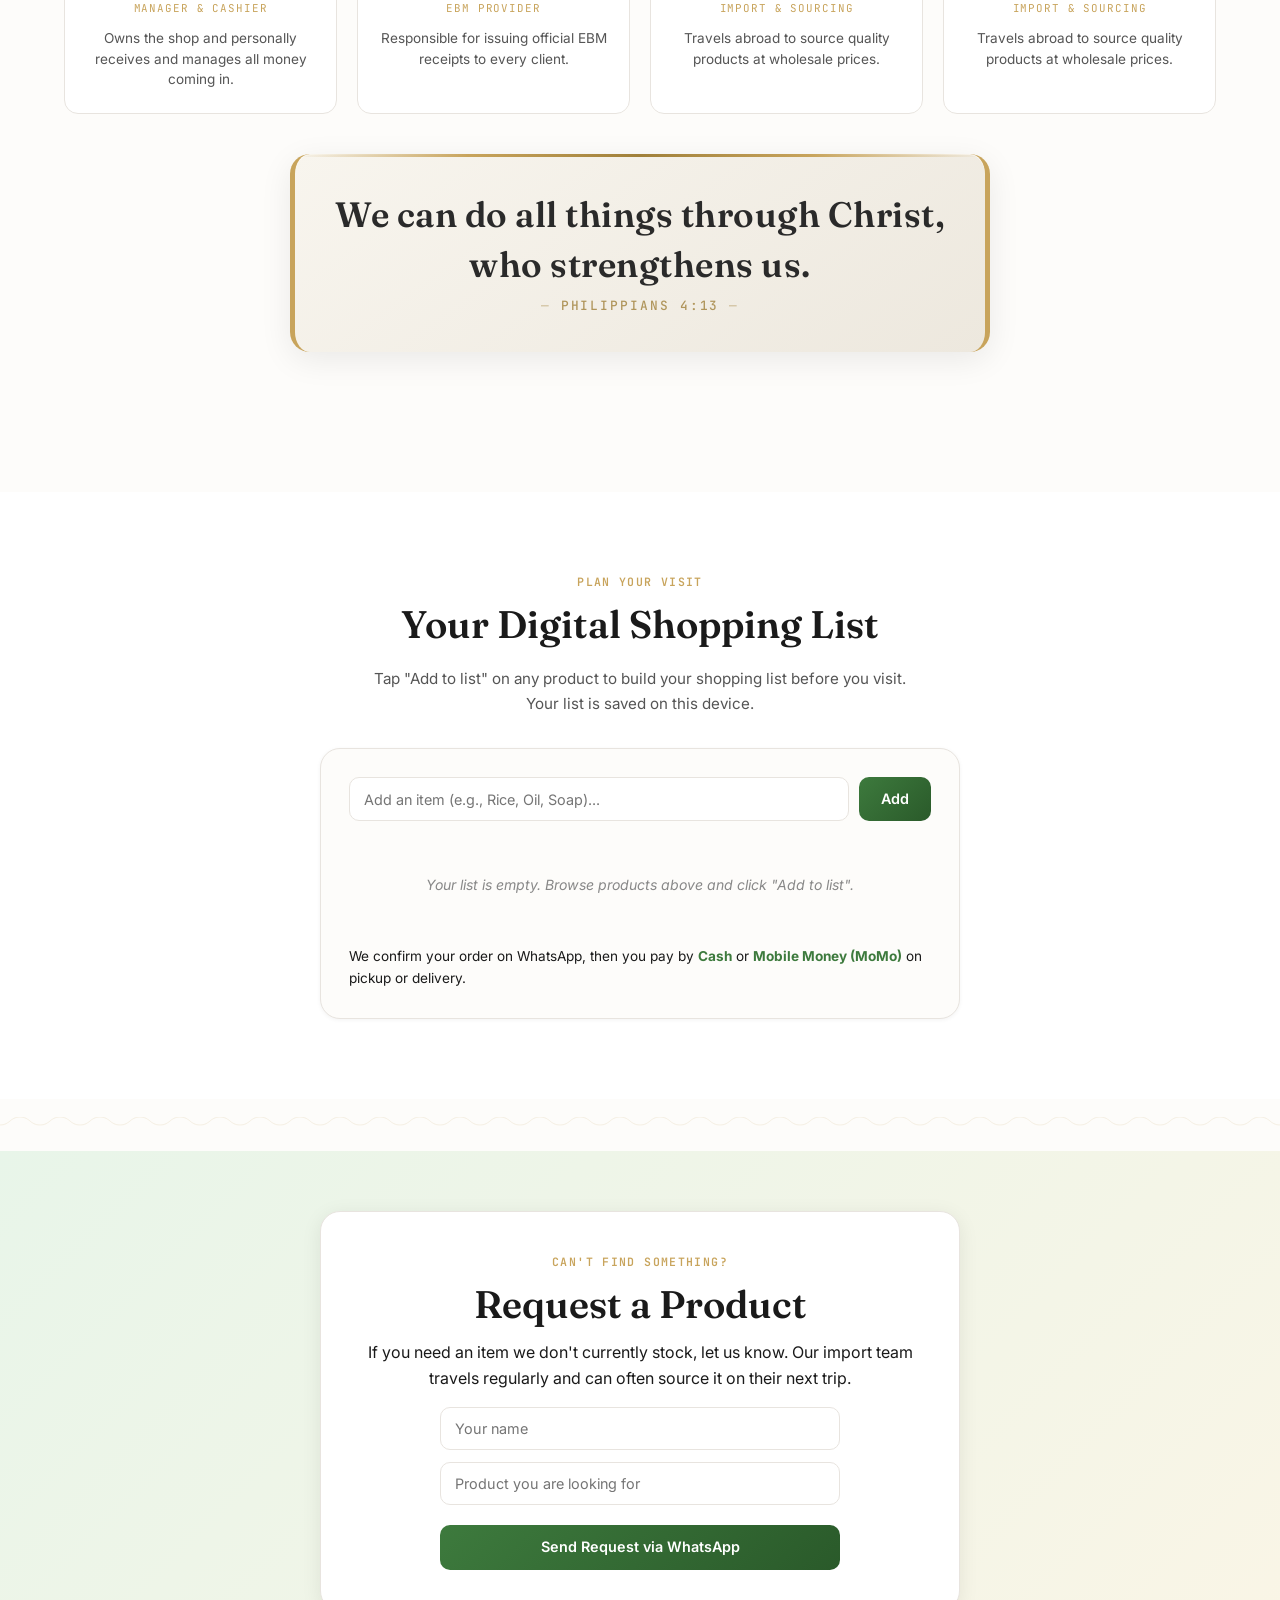
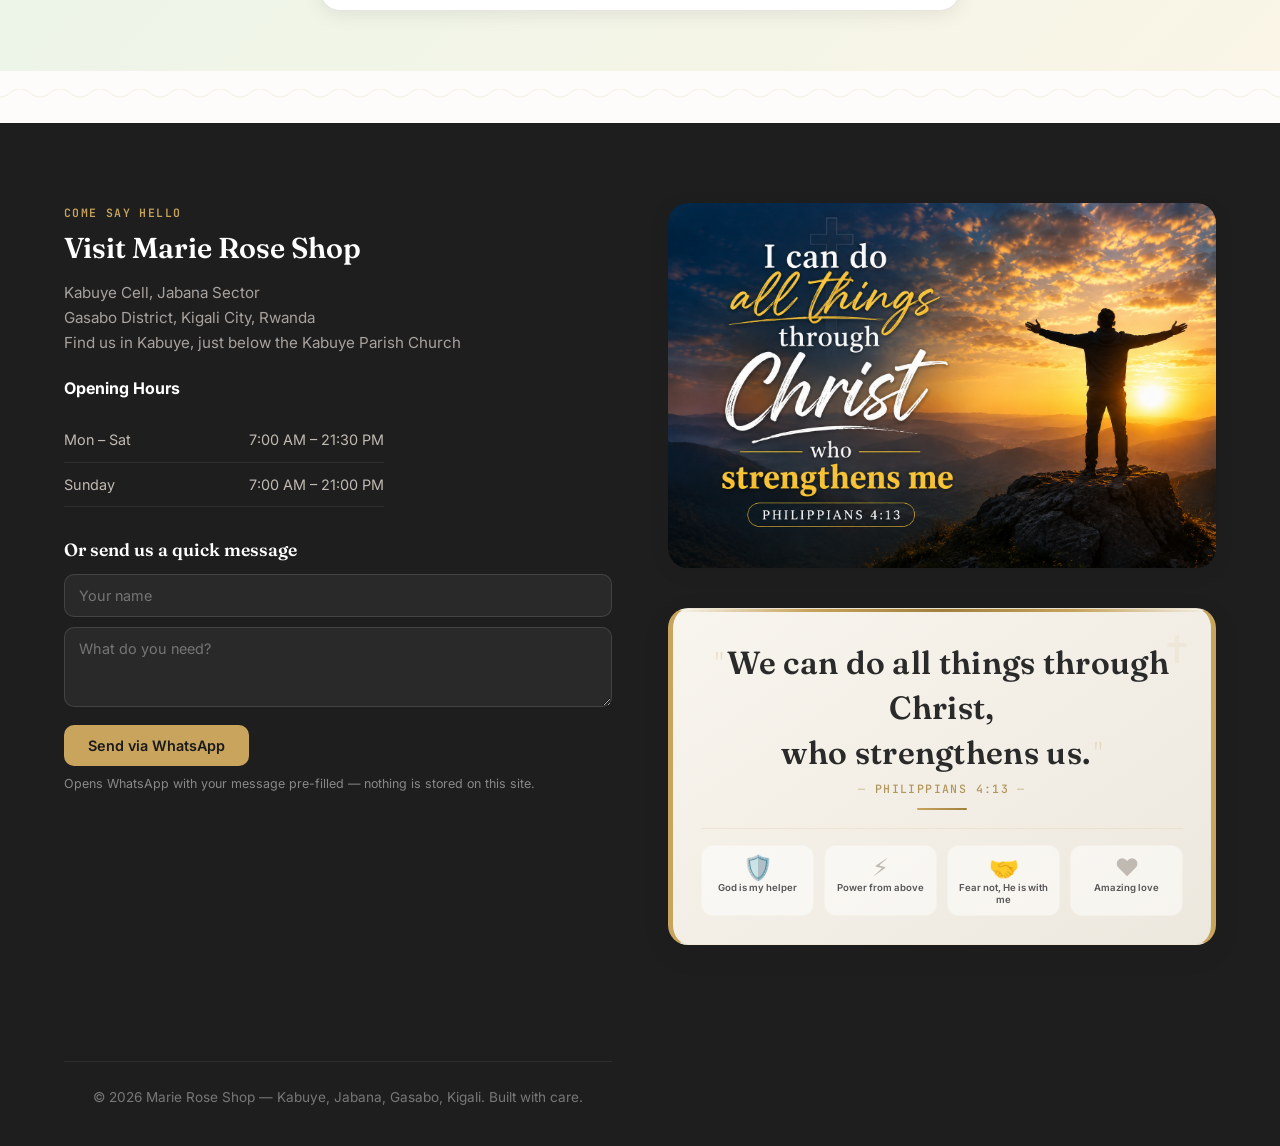
==== commit 6a5ec392: "Update index.html" ====
--- a/index.html
+++ b/index.html
@@ -909,6 +909,7 @@
       </div>
     </div>
   </section>
+  
 <!-- ===== GALLERY ===== -->
 <section class="gallery" id="gallery">
   <div class="section-inner">
@@ -950,7 +951,7 @@
           </span>
         </div>
         <div class="gallery-item" onclick="openLightbox(this)">
-          <img src="images/vb.jpg" alt="Shop Interior Displays" loading="lazy" data-group="gallery">
+          <img src="images/kc.png" alt="Shop Interior Displays" loading="lazy" data-group="gallery">
           <span class="image-count">3 / 6</span>
           <span class="gloss"></span>
           <span class="zoom-icon">
@@ -959,7 +960,7 @@
           </span>
         </div>
         <div class="gallery-item" onclick="openLightbox(this)">
-          <img src="images/web.png" alt="Marie Rose Shop Team" loading="lazy" data-group="gallery">
+          <img src="images/dg.jpg" alt="Marie Rose Shop Team" loading="lazy" data-group="gallery">
           <span class="image-count">4 / 6</span>
           <span class="gloss"></span>
           <span class="zoom-icon">
@@ -968,7 +969,7 @@
           </span>
         </div>
         <div class="gallery-item" onclick="openLightbox(this)">
-          <img src="images/vb.jpg" alt="Product Shelves" loading="lazy" data-group="gallery">
+          <img src="images/web.png.jpg" alt="Product Shelves" loading="lazy" data-group="gallery">
           <span class="image-count">5 / 6</span>
           <span class="gloss"></span>
           <span class="zoom-icon">
@@ -1520,7 +1521,7 @@
         
         <!-- Slide 2 - Marie Rose -->
         <div class="team-header-slide" data-slide="1">
-          <img src="images/rf.png" alt="Marie Rose - Owner" loading="lazy" data-group="team">
+          <img src="images/wg.png" alt="Marie Rose - Owner" loading="lazy" data-group="team">
           <div class="team-header-title">
             Marie Rose
             <span class="sub">Manager &amp; Cashier</span>
@@ -1533,7 +1534,7 @@
         
         <!-- Slide 3 - Gikundiro Pierrot -->
         <div class="team-header-slide" data-slide="2">
-          <img src="images/fb.png" alt="Gikundiro Pierrot - EBM Provider" loading="lazy" data-group="team">
+          <img src="images/dv.png" alt="Gikundiro Pierrot - EBM Provider" loading="lazy" data-group="team">
           <div class="team-header-title">
             Gikundiro Pierrot
             <span class="sub">EBM Provider</span>
@@ -1546,8 +1547,8 @@
         
         <!-- Slide 4 - Gisubizo Bienfait -->
         <div class="team-header-slide" data-slide="3">
-          <img src="images/qu.png" alt="Gisubizo Bienfait - Import & Sourcing" loading="lazy" data-group="team">
-          <div class="team-header-title">
+          <img src="images/rb.png" alt="Gisubizo Bienfait - Import & Sourcing" loading="lazy" data-group="team">
+          <div class="team--title">
             Gisubizo Bienfait
             <span class="sub">Import &amp; Sourcing</span>
           </div>
@@ -1559,7 +1560,7 @@
         
         <!-- Slide 5 - Jean Pierre -->
         <div class="team-header-slide" data-slide="4">
-          <img src="images/dd.jpeg" alt="Jean Pierre - Import & Sourcing" loading="lazy" data-group="team">
+          <img src="images/gg.png" alt="Jean Pierre - Import & Sourcing" loading="lazy" data-group="team">
           <div class="team-header-title">
             Jean Pierre
             <span class="sub">Import &amp; Sourcing</span>
--- a/style.css
+++ b/style.css
@@ -381,7 +381,7 @@
   transition: var(--transition);
 }
 /* ============================================
-   HERO - WITH VIDEO SUPPORT
+   HERO - WITH BACKGROUND SLIDESHOW
    ============================================ */
 .hero {
   position: relative;
@@ -393,24 +393,64 @@
   background: linear-gradient(135deg, #2a5a2a 0%, #1a3a1a 40%, #0d260d 100%);
 }
 
-/* Video element - covers the full hero */
-.hero-video {
+/* Background slideshow: 4 photos crossfading, each with a slow
+   Ken Burns zoom/pan for a premium, cinematic feel. */
+.hero-slideshow {
   position: absolute;
   inset: 0;
   width: 100%;
   height: 100%;
-  object-fit: cover;
   z-index: 0;
-}
-
-/* Fallback image - used when video fails or user prefers reduced motion */
-.hero-fallback-img {
+  overflow: hidden;
+}
+
+.hero-slide {
   position: absolute;
   inset: 0;
   width: 100%;
   height: 100%;
-  object-fit: cover;
-  z-index: 0;
+  background-size: cover;
+  background-position: center;
+  background-repeat: no-repeat;
+  opacity: 0;
+  transform: scale(1.08);
+  transition: opacity 1.6s ease-in-out;
+  will-change: opacity, transform;
+}
+
+.hero-slide.is-active {
+  opacity: 1;
+  z-index: 1;
+  animation: heroKenBurns 6s ease-out forwards;
+}
+
+/* Alternate zoom direction per slide so the motion feels varied
+   rather than repetitive across the loop. */
+.hero-slide:nth-child(odd).is-active {
+  animation-name: heroKenBurnsIn;
+}
+.hero-slide:nth-child(even).is-active {
+  animation-name: heroKenBurnsOut;
+}
+
+@keyframes heroKenBurnsIn {
+  from { transform: scale(1); }
+  to { transform: scale(1.08); }
+}
+
+@keyframes heroKenBurnsOut {
+  from { transform: scale(1.08); }
+  to { transform: scale(1); }
+}
+
+/* Respect prefers-reduced-motion: freeze on the first photo, no
+   zoom animation, matching the site's existing accessibility intent. */
+.hero-slideshow.reduced-motion .hero-slide {
+  transition: none;
+}
+.hero-slideshow.reduced-motion .hero-slide.is-active {
+  animation: none;
+  transform: scale(1);
 }
 
 .hero-overlay {
@@ -442,7 +482,9 @@
   z-index: 2;
   text-align: center;
   max-width: 720px;
-  padding: 80px 24px 60px;
+  /* padding intentionally omitted here - see the "HERO CENTERING FIX"
+     block later in this file, which sets it per breakpoint. Duplicate
+     padding declarations here previously caused conflicts. */
 }
 
 /* ===== ALL HERO TEXT - FORCE WHITE ===== */
@@ -492,14 +534,10 @@
   to { opacity: 1; transform: translateY(0); }
 }
 
-/* ===== REDUCED MOTION: Replace video with static image ===== */
+/* ===== REDUCED MOTION: handled via JS adding .reduced-motion to
+   .hero-slideshow (freezes on first photo, no zoom). Keep only the
+   content-animation disabling here. ===== */
 @media (prefers-reduced-motion: reduce) {
-  .hero-video {
-    display: none !important;
-  }
-  .hero-fallback-img {
-    display: block !important;
-  }
   .hero::after {
     animation: none;
   }
@@ -515,71 +553,75 @@
     animation: none;
   }
 }
-/* ===== HERO RESPONSIVE - FULLSCREEN VIDEO ON MOBILE =====
-   Note: mobile hero height/video rules consolidated here. Do not add
+/* ===== HERO RESPONSIVE - FITS ON ONE MOBILE SCREEN =====
+   Note: mobile hero height rules consolidated here. Do not add
    duplicate .hero min-height/max-height rules elsewhere in this file -
-   they will fight each other and shrink the video. */
+   they will fight each other. Uses min-height only as a floor for
+   short content, NOT a forced height - real content height wins,
+   and spacing below is trimmed so it comfortably fits one screen. */
 @media (max-width: 768px) {
   .hero {
-    min-height: 100svh !important;
+    min-height: min(100svh, 640px) !important;
     max-height: none !important;
-  }
-  .hero-video,
-  .hero-fallback-img {
+    height: auto !important;
+  }
+  .hero-slideshow {
     position: absolute !important;
     inset: 0 !important;
     width: 100% !important;
     height: 100% !important;
-    object-fit: cover !important;
-    object-position: center !important;
   }
   .hero-content {
-    padding: 30px 20px 20px !important;
+    padding: 22px 20px 18px !important;
+  }
+  .hero-content .eyebrow {
+    font-size: 0.55rem !important;
+    margin-bottom: 0.25rem !important;
   }
   .hero-content h1 {
-    font-size: clamp(1.4rem, 4.5vw, 1.8rem) !important;
+    font-size: clamp(1.25rem, 4.2vw, 1.6rem) !important;
+    margin-bottom: 0.25em !important;
   }
   .hero-content h1 br {
     display: none !important;
   }
-  .hero-content .eyebrow {
+  .tagline {
+    font-size: 0.75rem !important;
+    margin-bottom: 0.4rem !important;
+  }
+  .hero-content .hero-hours {
     font-size: 0.6rem !important;
-    margin-bottom: 0.3rem !important;
-  }
-  .tagline {
-    font-size: 0.8rem !important;
-    margin-bottom: 0.5rem !important;
-  }
-  .hero-content .hero-hours {
-    font-size: 0.65rem !important;
-    padding: 4px 10px !important;
-    margin: 0.2rem 0 0.6rem 0 !important;
+    padding: 3px 9px !important;
+    margin: 0.15rem 0 0.5rem 0 !important;
   }
   .cta-row {
     gap: 6px !important;
-    margin-top: 0.8rem !important;
+    margin-top: 0.5rem !important;
   }
   .cta-row .btn {
-    padding: 8px 14px !important;
-    font-size: 0.75rem !important;
+    padding: 7px 14px !important;
+    font-size: 0.72rem !important;
   }
 }
 
 @media (max-width: 480px) {
+  .hero {
+    min-height: min(100svh, 580px) !important;
+  }
   .hero-content {
-    padding: 20px 16px 15px !important;
+    padding: 18px 16px 14px !important;
   }
   .hero-content h1 {
-    font-size: clamp(1.1rem, 4vw, 1.4rem) !important;
+    font-size: clamp(1.05rem, 3.8vw, 1.3rem) !important;
   }
   .hero-content .eyebrow {
-    font-size: 0.5rem !important;
+    font-size: 0.48rem !important;
   }
   .tagline {
-    font-size: 0.7rem !important;
+    font-size: 0.68rem !important;
   }
   .hero-content .hero-hours {
-    font-size: 0.55rem !important;
+    font-size: 0.52rem !important;
     padding: 3px 8px !important;
     gap: 4px !important;
   }
@@ -592,7 +634,7 @@
   }
   .cta-row .btn {
     padding: 6px 10px !important;
-    font-size: 0.65rem !important;
+    font-size: 0.62rem !important;
     border-radius: 6px !important;
   }
   .cta-row {
@@ -6559,6 +6601,10 @@
 
 /* ============================================
    HERO CENTERING FIX
+   Padding intentionally omitted here - the mobile media queries
+   earlier in this file (search "FITS ON ONE MOBILE SCREEN") set
+   padding for small screens. Setting it here unconditionally with
+   !important would override those and cause mobile overflow again.
    ============================================ */
 .hero-content {
   display: flex !important;
@@ -6569,7 +6615,12 @@
   width: 100% !important;
   max-width: 720px !important;
   margin: 0 auto !important;
-  padding: 60px 24px 40px !important;
+}
+
+@media (min-width: 769px) {
+  .hero-content {
+    padding: 60px 24px 40px !important;
+  }
 }
 
 .cta-row {
@@ -6585,7 +6636,7 @@
 /* ============================================
    MOBILE HERO HEIGHT FIX - superseded, see the
    consolidated ".hero" mobile rules earlier in
-   this file (search "FULLSCREEN VIDEO ON MOBILE").
+   this file (search "FULLSCREEN SLIDESHOW ON MOBILE").
    Non-height tweaks below are still applied.
    ============================================ */
 @media (max-width: 768px) {
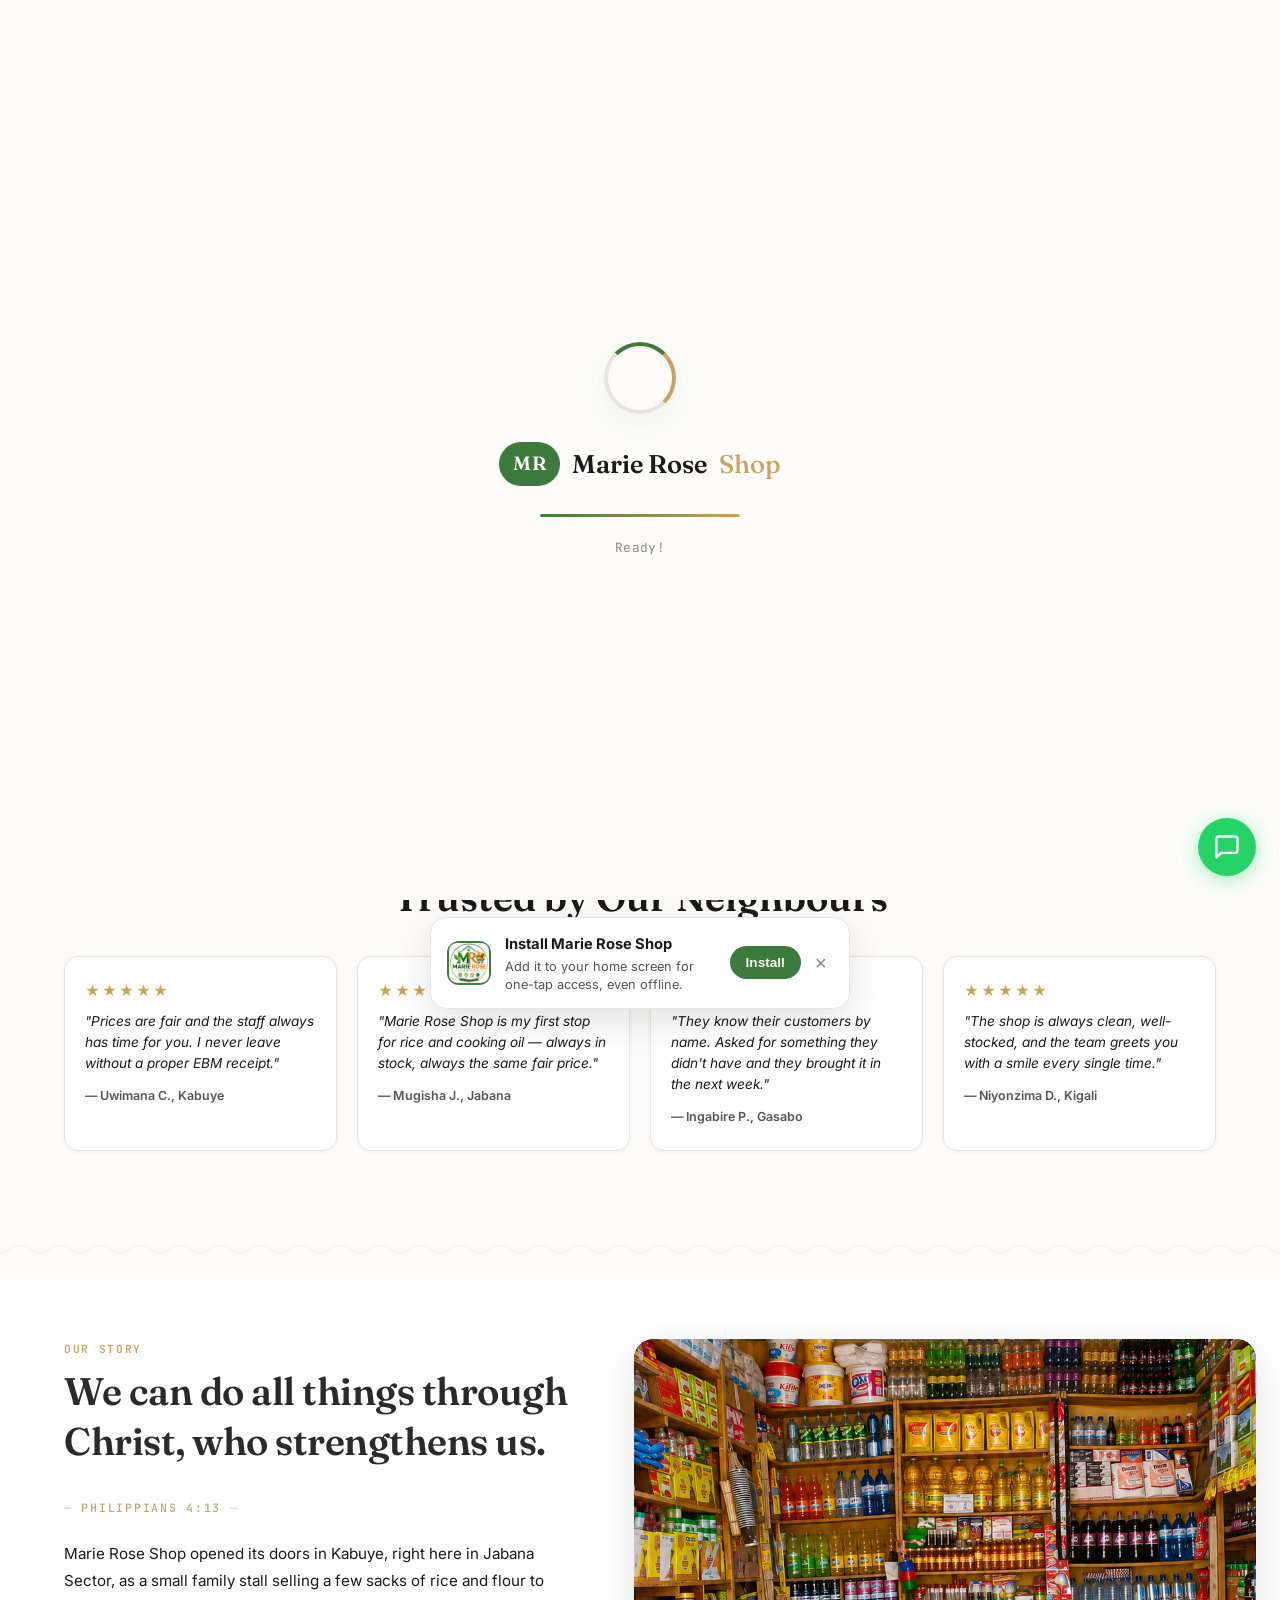
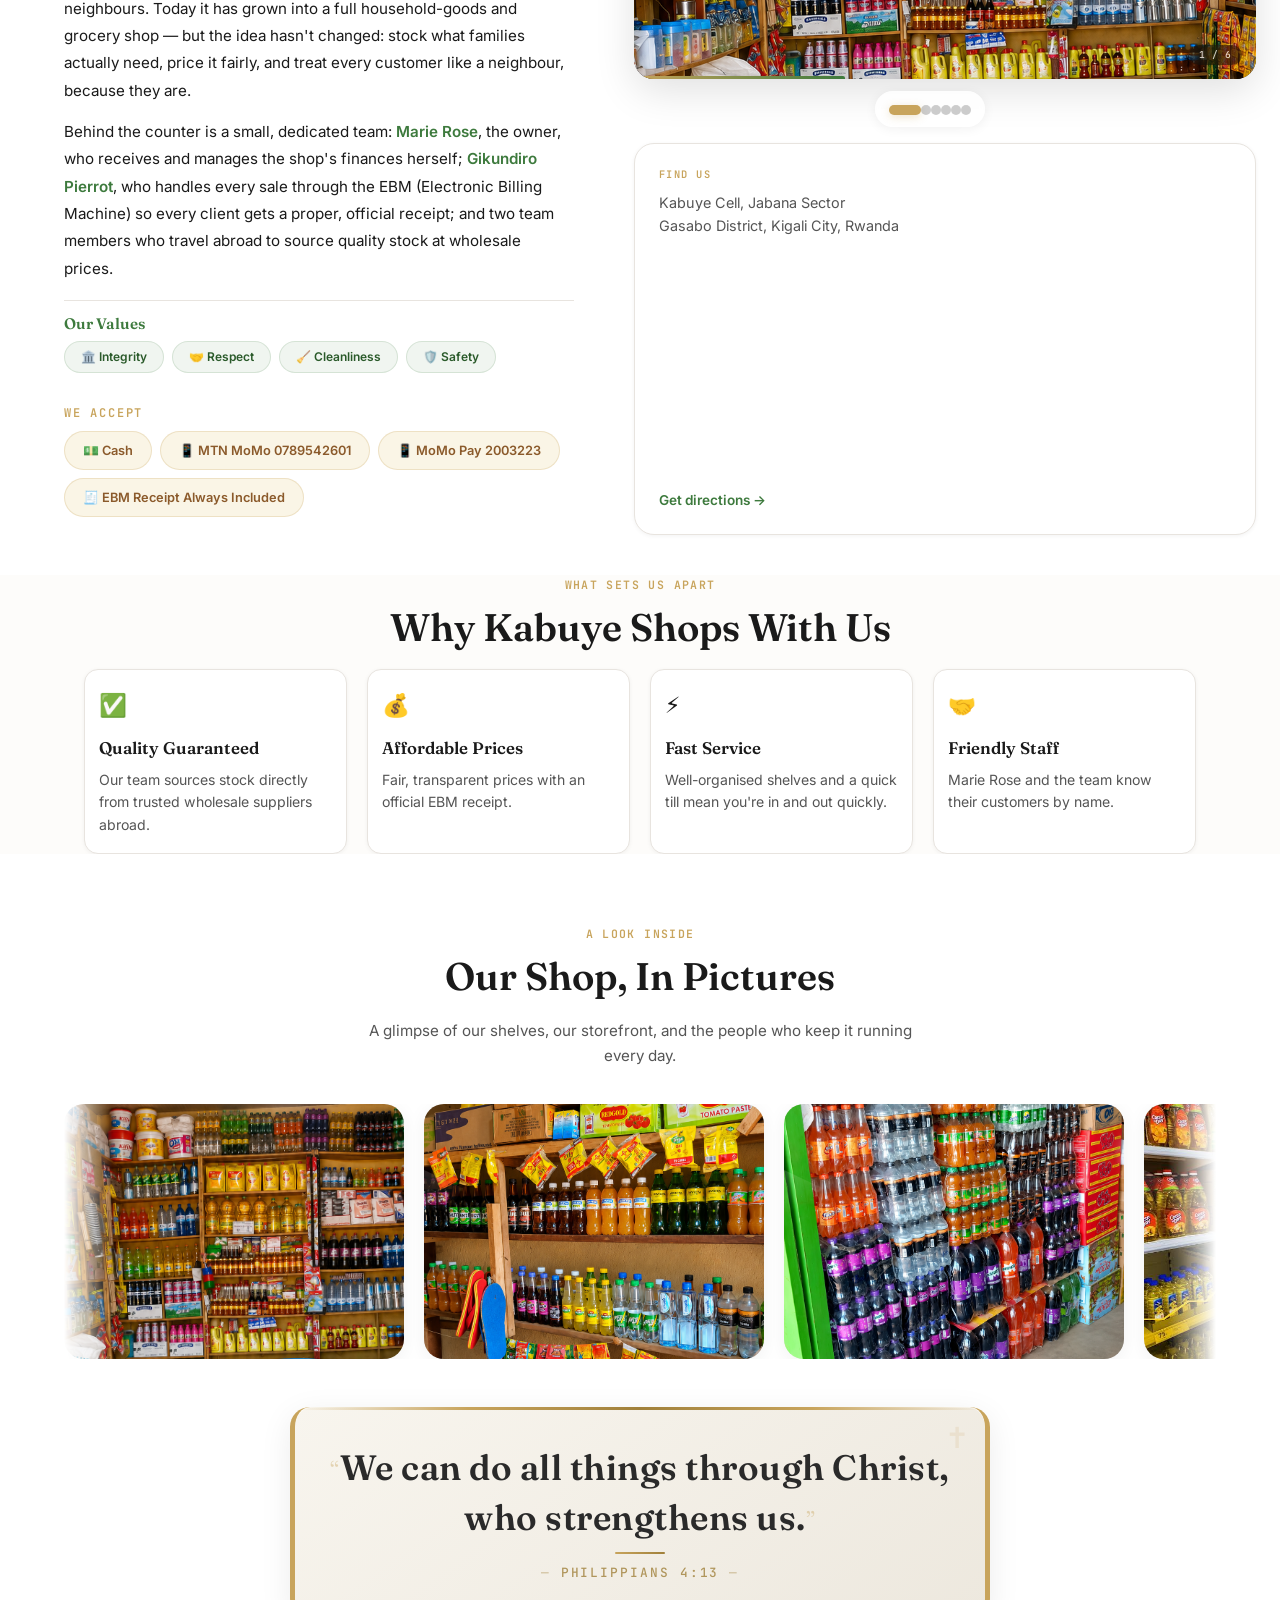
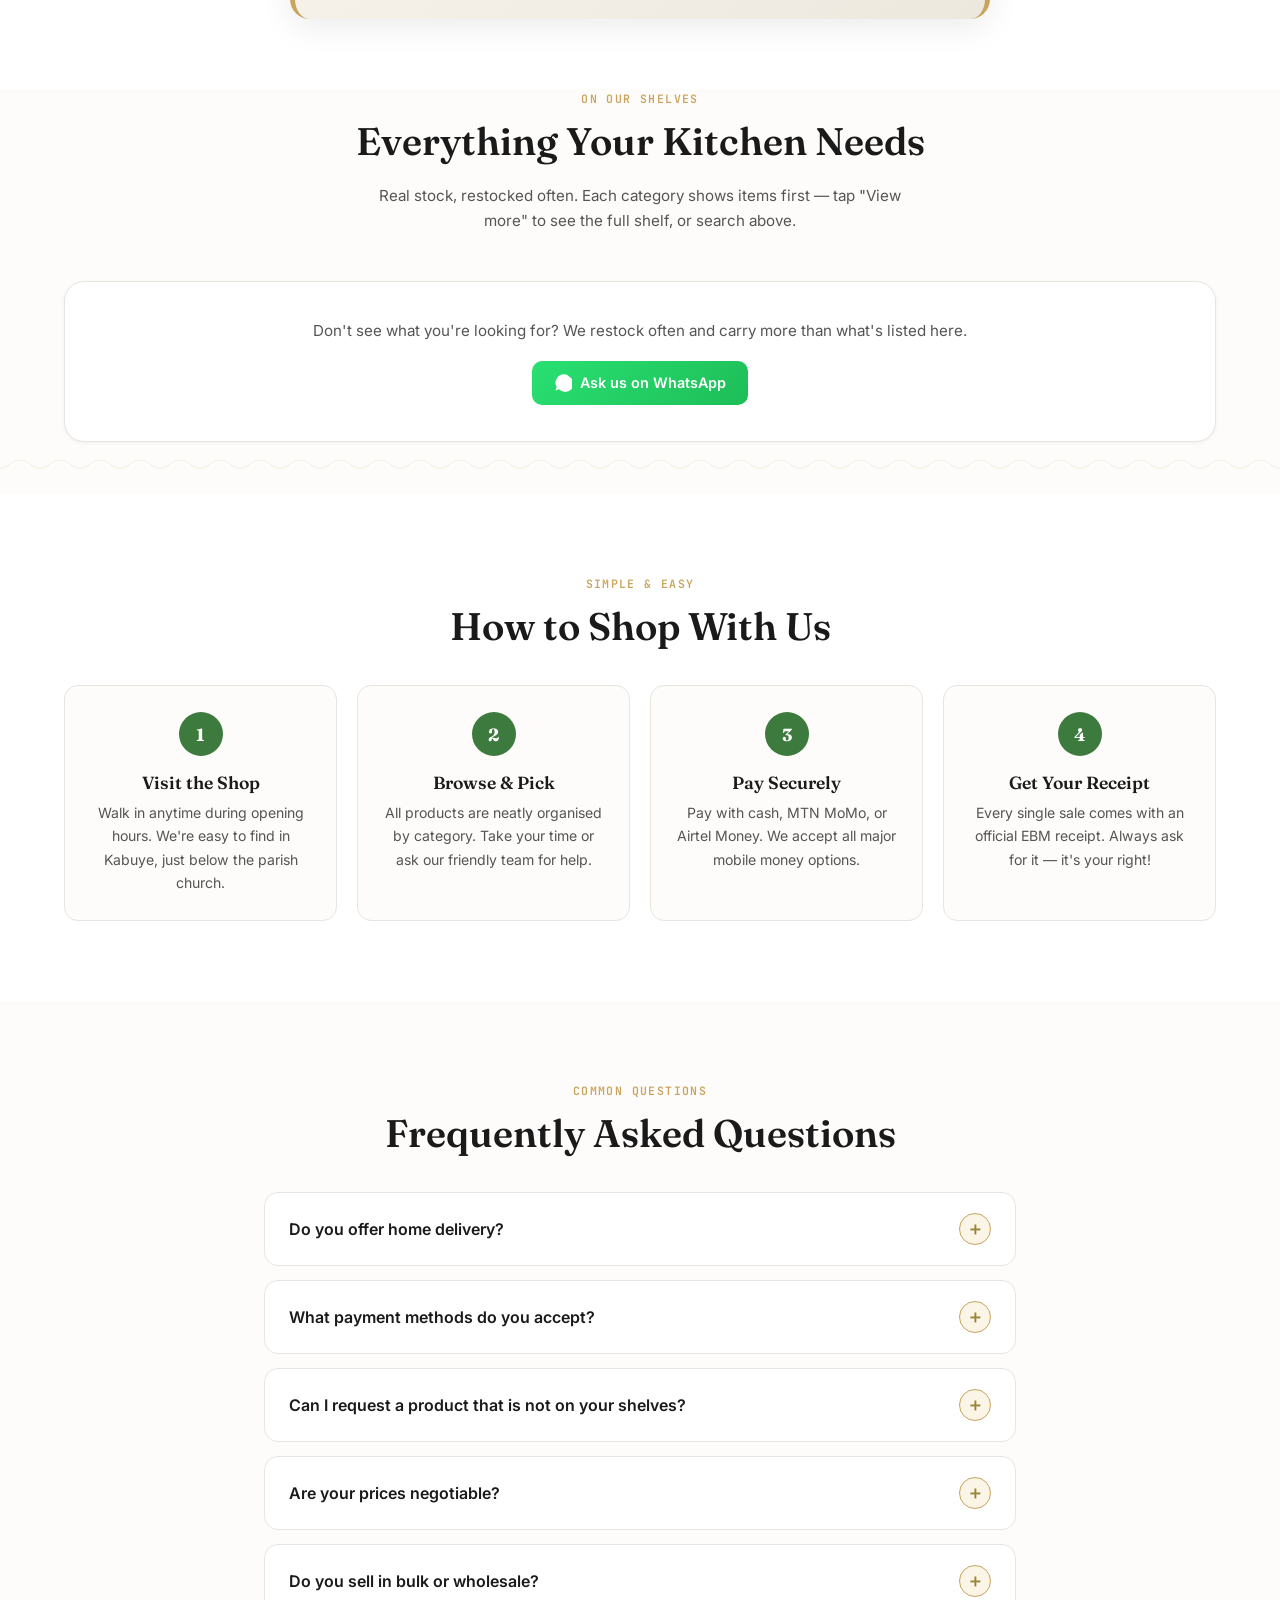
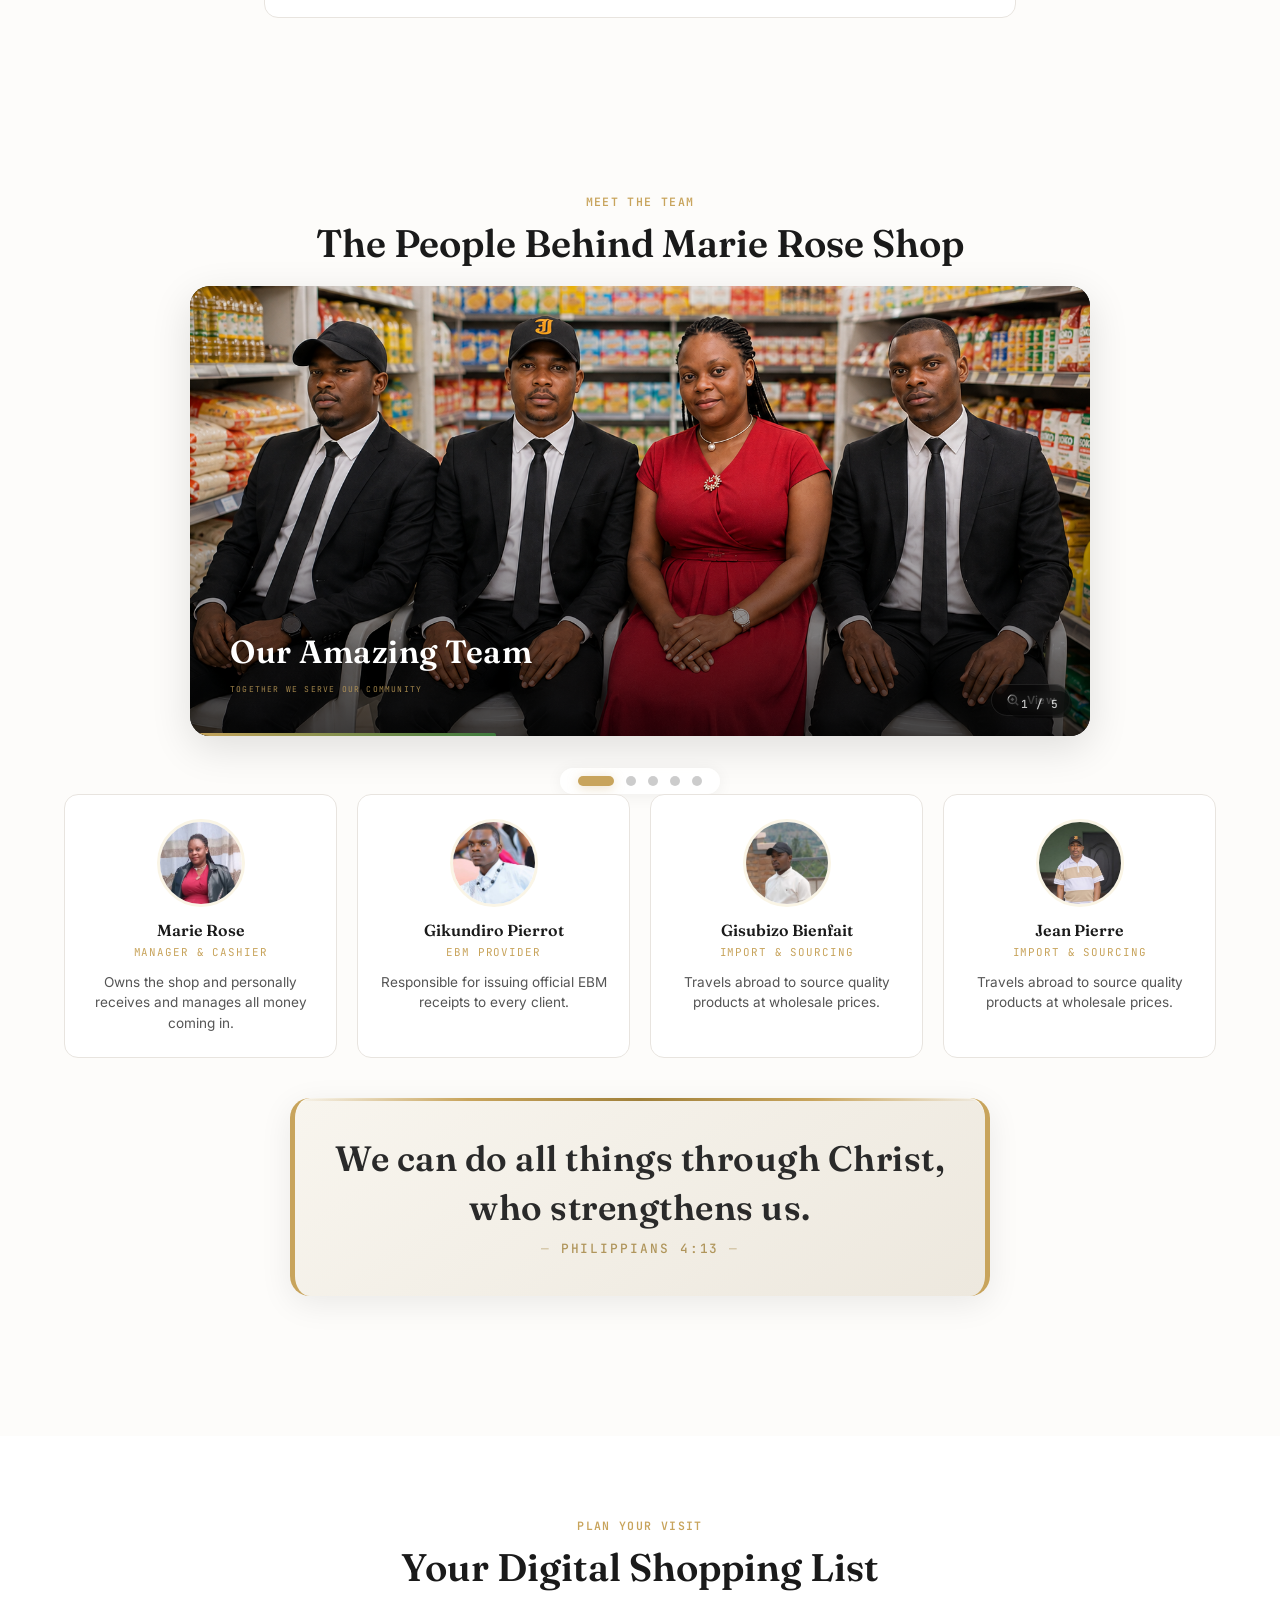
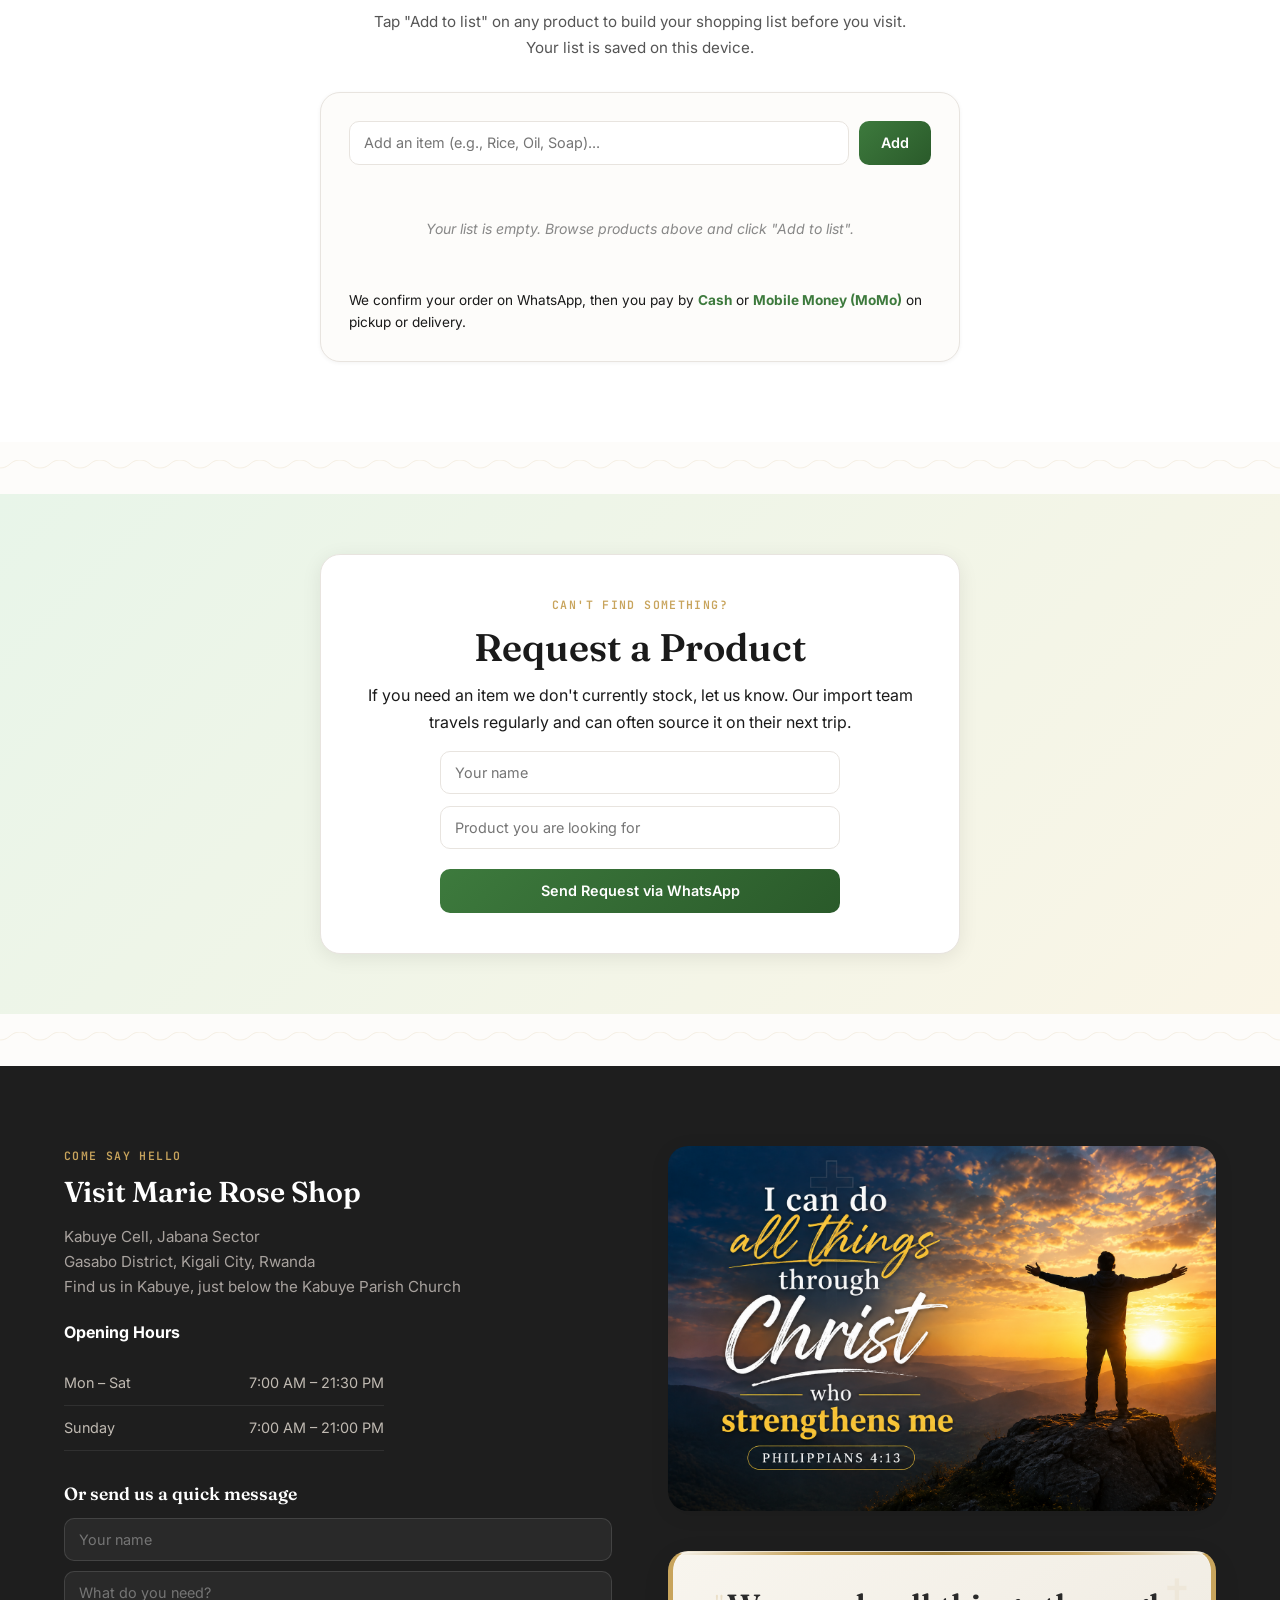
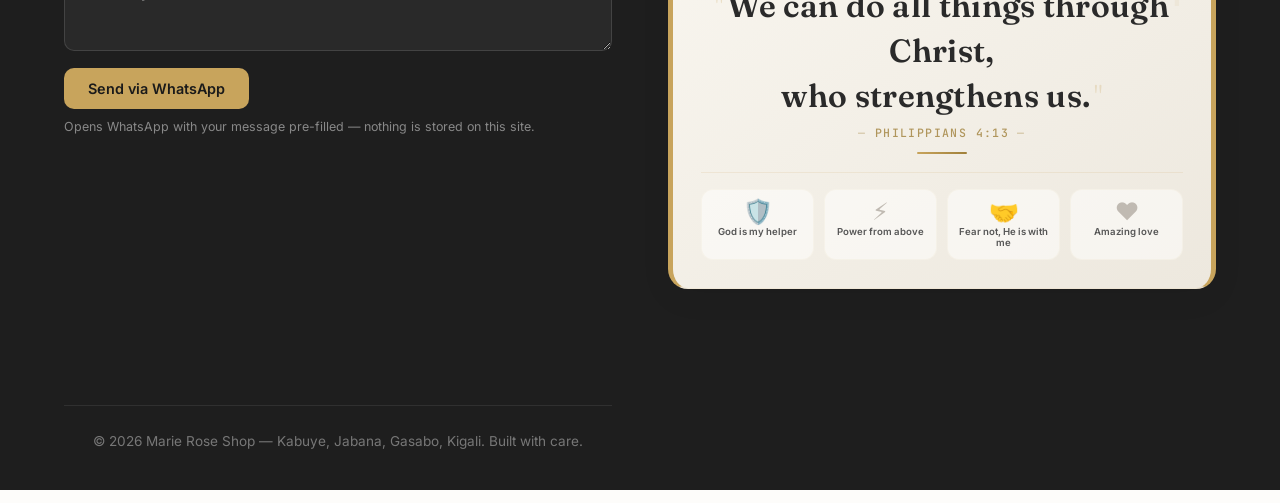
==== commit c9569178: "Update index.html" ====
--- a/index.html
+++ b/index.html
@@ -326,7 +326,7 @@
     <div class="hero-slide is-active" style="background-image: url('images/lk.png');"></div>
     <div class="hero-slide" style="background-image: url('images/fv.png');"></div>
     <div class="hero-slide" style="background-image: url('images/kc.png');"></div>
-    <div class="hero-slide" style="background-image: url('images/bn.avif');"></div>
+    <div class="hero-slide" style="background-image: url('images/rf.png');"></div>
     <div class="hero-slide" style="background-image: url('images/rm.png');"></div>
     
   </div>
@@ -909,7 +909,6 @@
       </div>
     </div>
   </section>
-  
 <!-- ===== GALLERY ===== -->
 <section class="gallery" id="gallery">
   <div class="section-inner">
@@ -1081,256 +1080,8 @@
       <p class="no-results" id="noResults" hidden>No products match "<span id="noResultsTerm"></span>". Try another word.</p>
 
       <div class="categories-stage">
-
-        <!-- ===== GRAINS ===== -->
-        <div class="category-block" data-category="grains">
-          <h3 class="category-heading">🌾 <span class="lang-en">Grains &amp; Staples</span><span class="lang-rw" style="display:none;">Ibinyampeke</span><span class="lang-fr" style="display:none;">Grains et de base</span> <span class="category-count">24 items</span></h3>
-          <div class="product-grid" data-category="grains">
-            <!-- Rice -->
-            <div class="product-card reveal" data-name="rice sacks premium"><span class="product-badge popular">Popular</span><div class="product-photo-slot"><a href="#" onclick="openLightbox(this); return false;"><img src="images/yours.webp" alt="Sacks of rice" loading="lazy" data-group="grains"></a><span class="stock-badge">In Stock</span></div><h4 class="lang-en">Sacks of Rice</h4><h4 class="lang-rw" style="display:none;">Imifuka y'umuceri</h4><h4 class="lang-fr" style="display:none;">Sacs de riz</h4><p class="lang-en">Premium quality rice, sold by sack or kilo.</p><p class="lang-rw" style="display:none;">Umuceri w'umwimerere, ugurishwa mu mifuka cyangwa kilo.</p><p class="lang-fr" style="display:none;">Riz de qualité premium, vendu au sac ou au kilo.</p><p class="product-price">1,300 <span class="price-unit">RWF/kg</span></p><button class="add-to-list" data-item="Sacks of Rice"><span class="lang-en">＋ Add to list</span><span class="lang-rw" style="display:none;">＋ Ongera ku rutonde</span><span class="lang-fr" style="display:none;">＋ Ajouter à la liste</span></button></div>
-            <!-- Wheat Flour -->
-            <div class="product-card reveal" data-name="wheat flour"><div class="product-photo-slot"><a href="#" onclick="openLightbox(this); return false;"><img src="images/ss.jpg" alt="Sacks of wheat flour" loading="lazy" data-group="grains"></a><span class="stock-badge">In Stock</span></div><h4 class="lang-en">Sacks of Wheat Flour</h4><h4 class="lang-rw" style="display:none;">Imifuka y'ifu y'ingano</h4><h4 class="lang-fr" style="display:none;">Sacs de farine de blé</h4><p class="lang-en">Fine wheat flour, sold by sack or kilo.</p><p class="lang-rw" style="display:none;">Ifu y'ingano y'ubwiza, igurishwa mu mifuka cyangwa ku biro.</p><p class="lang-fr" style="display:none;">Farine de blé fine, vendue au sac ou au kilo.</p><p class="product-price">900 <span class="price-unit">RWF/kg</span></p><button class="add-to-list" data-item="Sacks of Wheat Flour"><span class="lang-en">＋ Add to list</span><span class="lang-rw" style="display:none;">＋ Ongera ku rutonde</span><span class="lang-fr" style="display:none;">＋ Ajouter à la liste</span></button></div>
-            <!-- Maize Flour -->
-            <div class="product-card reveal" data-name="maize flour sembe"><div class="product-photo-slot"><a href="#" onclick="openLightbox(this); return false;"><img src="images/they.jpg" alt="Sacks of maize flour" loading="lazy" data-group="grains"></a><span class="stock-badge">In Stock</span></div><h4 class="lang-en">Sacks of Maize Flour</h4><h4 class="lang-rw" style="display:none;">Imifuka y'ifu y'ibigori</h4><h4 class="lang-fr" style="display:none;">Sacs de farine de maïs</h4><p class="lang-en">Finely milled maize flour for everyday cooking.</p><p class="lang-rw" style="display:none;">Ifu y'ibigori ihuye n'ibyo guteka.</p><p class="lang-fr" style="display:none;">Farine de maïs finement moulue pour la cuisine quotidienne.</p><p class="product-price">700 <span class="price-unit">RWF/kg</span></p><button class="add-to-list" data-item="Sacks of Maize Flour"><span class="lang-en">＋ Add to list</span><span class="lang-rw" style="display:none;">＋ Ongera ku rutonde</span><span class="lang-fr" style="display:none;">＋ Ajouter à la liste</span></button></div>
-            <!-- Sugar -->
-            <div class="product-card reveal" data-name="cane sugar"><div class="product-photo-slot"><a href="#" onclick="openLightbox(this); return false;"><img src="images/qo.jpg" alt="Bags of cane sugar" loading="lazy" data-group="grains"></a><span class="stock-badge">In Stock</span></div><h4 class="lang-en">Cane Sugar</h4><h4 class="lang-rw" style="display:none;">Isukari</h4><h4 class="lang-fr" style="display:none;">Sucre de canne</h4><p class="lang-en">Pure granulated cane sugar, sold by kilo.</p><p class="lang-rw" style="display:none;">Isukari y'umutuku, igurishwa mu kilo.</p><p class="lang-fr" style="display:none;">Sucre de canne granulé pur, vendu au kilo.</p><p class="product-price">1,400 <span class="price-unit">RWF/kg</span></p><button class="add-to-list" data-item="Cane Sugar"><span class="lang-en">＋ Add to list</span><span class="lang-rw" style="display:none;">＋ Ongera ku rutonde</span><span class="lang-fr" style="display:none;">＋ Ajouter à la liste</span></button></div>
-            <!-- Beans -->
-            <div class="product-card reveal" data-name="dried beans"><div class="product-photo-slot"><a href="#" onclick="openLightbox(this); return false;"><img src="images/qp.jpg" alt="Dried beans" loading="lazy" data-group="grains"></a><span class="stock-badge">In Stock</span></div><h4 class="lang-en">Dried Beans</h4><h4 class="lang-rw" style="display:none;">Ibishyimbo</h4><h4 class="lang-fr" style="display:none;">Haricots secs</h4><p class="lang-en">Sold loose by the kilo, several varieties.</p><p class="lang-rw" style="display:none;">Bikurwa mu kilo, hari amoko atandukanye.</p><p class="lang-fr" style="display:none;">Vendus en vrac au kilo, plusieurs variétés.</p><p class="product-price">1,200 <span class="price-unit">RWF/kg</span></p><button class="add-to-list" data-item="Dried Beans"><span class="lang-en">＋ Add to list</span><span class="lang-rw" style="display:none;">＋ Ongera ku rutonde</span><span class="lang-fr" style="display:none;">＋ Ajouter à la liste</span></button></div>
-            <!-- Salt -->
-            <div class="product-card reveal" data-name="salt"><div class="product-photo-slot"><a href="#" onclick="openLightbox(this); return false;"><img src="images/qs.webp" alt="Cooking salt" loading="lazy" data-group="grains"></a><span class="stock-badge">In Stock</span></div><h4 class="lang-en">Cooking Salt</h4><h4 class="lang-rw" style="display:none;">Umunyu wo guteka</h4><h4 class="lang-fr" style="display:none;">Sel de cuisine</h4><p class="lang-en">Iodised table salt, small and large packs.</p><p class="lang-rw" style="display:none;">Umunyu w'umunyu wa iyodine, mu duce duto n' kinini.</p><p class="lang-fr" style="display:none;">Sel de table iodé, petits et grands paquets.</p><p class="product-price">400 <span class="price-unit">RWF/kg</span></p><button class="add-to-list" data-item="Cooking Salt"><span class="lang-en">＋ Add to list</span><span class="lang-rw" style="display:none;">＋ Ongera ku rutonde</span><span class="lang-fr" style="display:none;">＋ Ajouter à la liste</span></button></div>
-            <!-- Millet -->
-            <div class="product-card reveal" data-name="millet grain sacks"><div class="product-photo-slot"><a href="#" onclick="openLightbox(this); return false;"><img src="images/qd.jpg" alt="Sacks of millet" loading="lazy" data-group="grains"></a><span class="stock-badge">In Stock</span></div><h4 class="lang-en">Sacks of Millet Grain</h4><h4 class="lang-rw" style="display:none;">Imifuka y'uburo</h4><h4 class="lang-fr" style="display:none;">Sacs de millet</h4><p class="lang-en">Nutritious whole millet grains, sold by sack or loose kilo.</p><p class="lang-rw" style="display:none;">Uburo bw'umusaruro, bugurishwa mu mifuka cyangwa kilo.</p><p class="lang-fr" style="display:none;">Grains de millet entiers et nutritifs, vendus au sac ou au kilo en vrac.</p><p class="product-price">1,500 <span class="price-unit">RWF/kg</span></p><button class="add-to-list" data-item="Sacks of Millet Grain"><span class="lang-en">＋ Add to list</span><span class="lang-rw" style="display:none;">＋ Ongera ku rutonde</span><span class="lang-fr" style="display:none;">＋ Ajouter à la liste</span></button></div>
-            <!-- Sorghum -->
-            <div class="product-card reveal" data-name="sorghum flour sacks"><span class="product-badge new">New</span><div class="product-photo-slot"><a href="#" onclick="openLightbox(this); return false;"><img src="images/ui.webp" alt="Sacks of sorghum flour" loading="lazy" data-group="grains"></a><span class="stock-badge">In Stock</span></div><h4 class="lang-en">Sacks of Sorghum Flour</h4><h4 class="lang-rw" style="display:none;">Imifuka y'ifu y'amasaka</h4><h4 class="lang-fr" style="display:none;">Sacs de farine de sorgho</h4><p class="lang-en">High-quality ground sorghum, ideal for traditional porridge.</p><p class="lang-rw" style="display:none;">Ifu y'amasaka y'ubwiza, ikoreshwa mu gikoma cya kinyarwanda.</p><p class="lang-fr" style="display:none;">Sorgho moulu de haute qualité, idéal pour la bouillie traditionnelle.</p><p class="product-price">1,000 <span class="price-unit">RWF/kg</span></p><button class="add-to-list" data-item="Sacks of Sorghum Flour"><span class="lang-en">＋ Add to list</span><span class="lang-rw" style="display:none;">＋ Ongera ku rutonde</span><span class="lang-fr" style="display:none;">＋ Ajouter à la liste</span></button></div>
-            <!-- Oats -->
-                 <!-- Self-raising -->
-            <div class="product-card reveal" data-name="self-raising flour"><div class="product-photo-slot"><a href="#" onclick="openLightbox(this); return false;"><img src="images/qt.jpg" alt="Self-raising flour" loading="lazy" data-group="grains"></a><span class="stock-badge">In Stock</span></div><h4 class="lang-en">Self-Raising Flour</h4><h4 class="lang-rw" style="display:none;">Ifu y'ubwiyongere</h4><h4 class="lang-fr" style="display:none;">Farine avec levure incorporée</h4><p class="lang-en">Flour with baking agents pre-mixed.</p><p class="lang-rw" style="display:none;">Ifu ivanzwe n'ibikoresho byo gutumbika.</p><p class="lang-fr" style="display:none;">Farine avec agents levants pré-mélangés.</p><p class="product-price">1,100 <span class="price-unit">RWF/kg</span></p><button class="add-to-list" data-item="Self-Raising Flour"><span class="lang-en">＋ Add to list</span><span class="lang-rw" style="display:none;">＋ Ongera ku rutonde</span><span class="lang-fr" style="display:none;">＋ Ajouter à la liste</span></button></div>
-            <div class="product-card reveal" data-name="oat flakes"><div class="product-photo-slot"><a href="#" onclick="openLightbox(this); return false;"><img src="images/wr.jpg" alt="Oat flakes" loading="lazy" data-group="grains"></a><span class="stock-badge">In Stock</span></div><h4 class="lang-en">Oat Flakes</h4><h4 class="lang-rw" style="display:none;">Oat Flakes</h4><h4 class="lang-fr" style="display:none;">Flocons d'avoine</h4><p class="lang-en">Rolled oats for nutritious breakfast porridge.</p><p class="lang-rw" style="display:none;">Oat zikoreshwa mu gikoma cyo mu gitondo.</p><p class="lang-fr" style="display:none;">Avoine en flocons pour une bouillie de petit-déjeuner nutritive.</p><p class="product-price">2,500 <span class="price-unit">RWF/kg</span></p><button class="add-to-list" data-item="Oat Flakes"><span class="lang-en">＋ Add to list</span><span class="lang-rw" style="display:none;">＋ Ongera ku rutonde</span><span class="lang-fr" style="display:none;">＋ Ajouter à la liste</span></button></div>
-            <!-- Semolina -->
-            <div class="product-card reveal" data-name="semolina flour"><div class="product-photo-slot"><a href="#" onclick="openLightbox(this); return false;"><img src="images/qy.webp" alt="Semolina flour" loading="lazy" data-group="grains"></a><span class="stock-badge">In Stock</span></div><h4 class="lang-en">Semolina Flour</h4><h4 class="lang-rw" style="display:none;">Ifu ya Semolina</h4><h4 class="lang-fr" style="display:none;">Semoule</h4><p class="lang-en">Coarse wheat flour for baking pasta and bread.</p><p class="lang-rw" style="display:none;">Ifu ikoreshwa mu guteka pasta n'umugati.</p><p class="lang-fr" style="display:none;">Farine de blé grossière pour la pâtisserie et le pain.</p><p class="product-price">1,300 <span class="price-unit">RWF/kg</span></p><button class="add-to-list" data-item="Semolina Flour"><span class="lang-en">＋ Add to list</span><span class="lang-rw" style="display:none;">＋ Ongera ku rutonde</span><span class="lang-fr" style="display:none;">＋ Ajouter à la liste</span></button></div>
-                     <!-- Red Sorghum -->
-            <div class="product-card reveal" data-name="red sorghum grain"><div class="product-photo-slot"><a href="#" onclick="openLightbox(this); return false;"><img src="images/qh.jpg" alt="Red sorghum" loading="lazy" data-group="grains"></a><span class="stock-badge">In Stock</span></div><h4 class="lang-en">Red Sorghum Grain</h4><h4 class="lang-rw" style="display:none;">Impeke z'amasaka atukura</h4><h4 class="lang-fr" style="display:none;">Grains de sorgho rouge</h4><p class="lang-en">Red variety sorghum grain, rich in iron.</p><p class="lang-rw" style="display:none;">Impeke z'amasaka atukura, zikungahaye ku butare.</p><p class="lang-fr" style="display:none;">Grains de sorgho de variété rouge, riches en fer.</p><p class="product-price">1,100 <span class="price-unit">RWF/kg</span></p><button class="add-to-list" data-item="Red Sorghum Grain"><span class="lang-en">＋ Add to list</span><span class="lang-rw" style="display:none;">＋ Ongera ku rutonde</span><span class="lang-fr" style="display:none;">＋ Ajouter à la liste</span></button></div>
-            <!-- All-purpose -->
-            <div class="product-card reveal" data-name="all-purpose flour"><div class="product-photo-slot"><a href="#" onclick="openLightbox(this); return false;"><img src="images/qa.jpg" alt="All-purpose flour" loading="lazy" data-group="grains"></a><span class="stock-badge">In Stock</span></div><h4 class="lang-en">All-Purpose Flour</h4><h4 class="lang-rw" style="display:none;">Ifu yose ikoreshwa</h4><h4 class="lang-fr" style="display:none;">Farine tout usage</h4><p class="lang-en">Plain white flour for all baking needs.</p><p class="lang-rw" style="display:none;">Ifu yera ikoreshwa mu guteka.</p><p class="lang-fr" style="display:none;">Farine blanche ordinaire pour tous les besoins de cuisson.</p><p class="product-price">950 <span class="price-unit">RWF/kg</span></p><button class="add-to-list" data-item="All-Purpose Flour"><span class="lang-en">＋ Add to list</span><span class="lang-rw" style="display:none;">＋ Ongera ku rutonde</span><span class="lang-fr" style="display:none;">＋ Ajouter à la liste</span></button></div>
-            <!-- Barley -->
-            <div class="product-card reveal" data-name="barley grains"><div class="product-photo-slot"><a href="#" onclick="openLightbox(this); return false;"><img src="images/qf.jpg" alt="Barley" loading="lazy" data-group="grains"></a><span class="stock-badge">In Stock</span></div><h4 class="lang-en">Barley Grains</h4><h4 class="lang-rw" style="display:none;">Impeke za Barley</h4><h4 class="lang-fr" style="display:none;">Grains d'orge</h4><p class="lang-en">Whole barley grains, perfect for soups and stews.</p><p class="lang-rw" style="display:none;">Impeke za barley zikoreshwa mu isupu.</p><p class="lang-fr" style="display:none;">Grains d'orge entiers, parfaits pour les soupes et les ragoûts.</p><p class="product-price">1,800 <span class="price-unit">RWF/kg</span></p><button class="add-to-list" data-item="Barley Grains"><span class="lang-en">＋ Add to list</span><span class="lang-rw" style="display:none;">＋ Ongera ku rutonde</span><span class="lang-fr" style="display:none;">＋ Ajouter à la liste</span></button></div>
-            <!-- Wheat Bran -->
-            <div class="product-card reveal" data-name="wheat bran"><div class="product-photo-slot"><a href="#" onclick="openLightbox(this); return false;"><img src="images/qg.jpg" alt="Wheat bran" loading="lazy" data-group="grains"></a><span class="stock-badge">In Stock</span></div><h4 class="lang-en">Wheat Bran</h4><h4 class="lang-rw" style="display:none;">Igishishwa cy'ingano</h4><h4 class="lang-fr" style="display:none;">Son de blé</h4><p class="lang-en">High-fiber wheat bran, sold by the sack.</p><p class="lang-rw" style="display:none;">Igishishwa cy'ingano, kigurishwa mu mifuka.</p><p class="lang-fr" style="display:none;">Son de blé riche en fibres, vendu au sac.</p><p class="product-price">600 <span class="price-unit">RWF/kg</span></p><button class="add-to-list" data-item="Wheat Bran"><span class="lang-en">＋ Add to list</span><span class="lang-rw" style="display:none;">＋ Ongera ku rutonde</span><span class="lang-fr" style="display:none;">＋ Ajouter à la liste</span></button></div>
-   
-            <!-- Cornmeal -->
-            <div class="product-card reveal" data-name="cornmeal posho"><div class="product-photo-slot"><a href="#" onclick="openLightbox(this); return false;"><img src="images/qj.jpg" alt="Cornmeal" loading="lazy" data-group="grains"></a><span class="stock-badge">In Stock</span></div><h4 class="lang-en">Cornmeal (Posho)</h4><h4 class="lang-rw" style="display:none;">Ifu y'ikigori (Posho)</h4><h4 class="lang-fr" style="display:none;">Farine de maïs (Posho)</h4><p class="lang-en">Fine cornmeal for making Ugali and porridge.</p><p class="lang-rw" style="display:none;">Ifu y'ikigori ikoreshwa mu guteka Ugali.</p><p class="lang-fr" style="display:none;">Farine de maïs fine pour faire l'Ugali et la bouillie.</p><p class="product-price">750 <span class="price-unit">RWF/kg</span></p><button class="add-to-list" data-item="Cornmeal (Posho)"><span class="lang-en">＋ Add to list</span><span class="lang-rw" style="display:none;">＋ Ongera ku rutonde</span><span class="lang-fr" style="display:none;">＋ Ajouter à la liste</span></button></div>
-            <!-- Brown Rice -->
-            <div class="product-card reveal" data-name="brown rice"><div class="product-photo-slot"><a href="#" onclick="openLightbox(this); return false;"><img src="images/qk.jpg" alt="Brown rice" loading="lazy" data-group="grains"></a><span class="stock-badge">In Stock</span></div><h4 class="lang-en">Brown Rice</h4><h4 class="lang-rw" style="display:none;">Umuceri w'igitaka</h4><h4 class="lang-fr" style="display:none;">Riz brun</h4><p class="lang-en">Nutritious unpolished brown rice.</p><p class="lang-rw" style="display:none;">Umuceri w'igitaka udasizwa.</p><p class="lang-fr" style="display:none;">Riz brun non poli et nutritif.</p><p class="product-price">1,700 <span class="price-unit">RWF/kg</span></p><button class="add-to-list" data-item="Brown Rice"><span class="lang-en">＋ Add to list</span><span class="lang-rw" style="display:none;">＋ Ongera ku rutonde</span><span class="lang-fr" style="display:none;">＋ Ajouter à la liste</span></button></div>
-            <!-- Quinoa -->
-            <div class="product-card reveal" data-name="quinoa grains"><span class="product-badge new">New</span><div class="product-photo-slot"><a href="#" onclick="openLightbox(this); return false;"><img src="images/ql.jpg" alt="Quinoa" loading="lazy" data-group="grains"></a><span class="stock-badge">In Stock</span></div><h4 class="lang-en">Quinoa Grains</h4><h4 class="lang-rw" style="display:none;">Impeke za Quinoa</h4><h4 class="lang-fr" style="display:none;">Grains de quinoa</h4><p class="lang-en">Super-grain quinoa, packed with protein.</p><p class="lang-rw" style="display:none;">Quinoa ikungahaye ku protein.</p><p class="lang-fr" style="display:none;">Quinoa, super-grain riche en protéines.</p><p class="product-price">4,500 <span class="price-unit">RWF/kg</span></p><button class="add-to-list" data-item="Quinoa Grains"><span class="lang-en">＋ Add to list</span><span class="lang-rw" style="display:none;">＋ Ongera ku rutonde</span><span class="lang-fr" style="display:none;">＋ Ajouter à la liste</span></button></div>
-            <!-- Groundnuts -->
-            <div class="product-card reveal" data-name="groundnuts"><div class="product-photo-slot"><a href="#" onclick="openLightbox(this); return false;"><img src="images/qz.jpg" alt="Groundnuts" loading="lazy" data-group="grains"></a><span class="stock-badge">In Stock</span></div><h4 class="lang-en">Groundnuts (Peanuts)</h4><h4 class="lang-rw" style="display:none;">Ibinyomoro</h4><h4 class="lang-fr" style="display:none;">Arachides (Cacahuètes)</h4><p class="lang-en">Raw, unshelled groundnuts for snacking or cooking.</p><p class="lang-rw" style="display:none;">Ibinyomoro bibitse mu gishishwa, bikoreshwa mu guteka.</p><p class="lang-fr" style="display:none;">Arachides crues en coque pour le grignotage ou la cuisine.</p><p class="product-price">2,000 <span class="price-unit">RWF/kg</span></p><button class="add-to-list" data-item="Groundnuts (Peanuts)"><span class="lang-en">＋ Add to list</span><span class="lang-rw" style="display:none;">＋ Ongera ku rutonde</span><span class="lang-fr" style="display:none;">＋ Ajouter à la liste</span></button></div>
-            <!-- Soybeans -->
-            <div class="product-card reveal" data-name="soybeans"><div class="product-photo-slot"><a href="#" onclick="openLightbox(this); return false;"><img src="images/qx.png" alt="Soybeans" loading="lazy" data-group="grains"></a><span class="stock-badge">In Stock</span></div><h4 class="lang-en">Soybeans</h4><h4 class="lang-rw" style="display:none;">Ibishyimbo bya Soya</h4><h4 class="lang-fr" style="display:none;">Graines de soja</h4><p class="lang-en">Nutritious soybean sacks, high in protein.</p><p class="lang-rw" style="display:none;">Ibishyimbo bya Soya bikungahaye ku protein.</p><p class="lang-fr" style="display:none;">Sacs de graines de soja nutritives, riches en protéines.</p><p class="product-price">1,300 <span class="price-unit">RWF/kg</span></p><button class="add-to-list" data-item="Soybeans"><span class="lang-en">＋ Add to list</span><span class="lang-rw" style="display:none;">＋ Ongera ku rutonde</span><span class="lang-fr" style="display:none;">＋ Ajouter à la liste</span></button></div>
-          </div>
-          <div class="view-more-wrap">
-            <button class="view-more-btn" data-grid="grains" data-more-label="View more Grains &amp; Staples">
-              <span class="btn-label lang-en">View more Grains &amp; Staples</span>
-              <span class="btn-label lang-rw" style="display:none;">Reba byinshi ku binyampeke</span>
-              <span class="btn-label lang-fr" style="display:none;">Voir plus de grains</span>
-              <span class="chev">▾</span>
-            </button>
-          </div>
-        </div>
-
-        <!-- ===== BEVERAGES ===== -->
-        <div class="category-block" data-category="beverages">
-          <h3 class="category-heading">🥤 <span class="lang-en">Beverages & Drinks</span><span class="lang-rw" style="display:none;">Ibinyobwa</span><span class="lang-fr" style="display:none;">Boissons</span> <span class="category-count">24 items</span></h3>
-          <div class="product-grid" data-category="beverages">
-            <!-- Fanta -->
-            <div class="product-card reveal" data-name="fanta sodas"><span class="product-badge popular">Popular</span><div class="product-photo-slot"><a href="#" onclick="openLightbox(this); return false;"><img src="images/he.webp" alt="Fanta and sodas" loading="lazy" data-group="beverages"></a><span class="stock-badge">In Stock</span></div><h4 class="lang-en">Fanta &amp; Sodas</h4><h4 class="lang-rw" style="display:none;">Fanta na Soda</h4><h4 class="lang-fr" style="display:none;">Fanta et sodas</h4><p class="lang-en">Cold refreshing soft drinks.</p><p class="lang-rw" style="display:none;">Ibinyobwa bikonje bituje.</p><p class="lang-fr" style="display:none;">Boissons gazeuses froides et rafraîchissantes.</p><p class="product-price">600 <span class="price-unit">RWF/bottle</span></p><button class="add-to-list" data-item="Fanta & Sodas"><span class="lang-en">＋ Add to list</span><span class="lang-rw" style="display:none;">＋ Ongera ku rutonde</span><span class="lang-fr" style="display:none;">＋ Ajouter à la liste</span></button></div>
-            <!-- Juices -->
-                                     <!-- Energy Drinks -->
-            <div class="product-card reveal" data-name="energy drinks"><span class="product-badge new">New</span><div class="product-photo-slot"><a href="#" onclick="openLightbox(this); return false;"><img src="images/qn.jpg" alt="Energy drinks" loading="lazy" data-group="beverages"></a><span class="stock-badge">In Stock</span></div><h4 class="lang-en">Energy Drinks</h4><h4 class="lang-rw" style="display:none;">Ibinyobwa by'ingufu</h4><h4 class="lang-fr" style="display:none;">Boissons énergisantes</h4><p class="lang-en">Refreshing, high-energy carbonated beverages.</p><p class="lang-rw" style="display:none;">Ibinyobwa bituje kandi biha ingufu.</p><p class="lang-fr" style="display:none;">Boissons gazeuses rafraîchissantes et énergisantes.</p><p class="product-price">1,200 <span class="price-unit">RWF/can</span></p><button class="add-to-list" data-item="Energy Drinks"><span class="lang-en">＋ Add to list</span><span class="lang-rw" style="display:none;">＋ Ongera ku rutonde</span><span class="lang-fr" style="display:none;">＋ Ajouter à la liste</span></button></div>
-            <div class="product-card reveal" data-name="assorted juices"><div class="product-photo-slot"><a href="#" onclick="openLightbox(this); return false;"><img src="images/qv.jpg" alt="Assorted fruit juices" loading="lazy" data-group="beverages"></a><span class="stock-badge">In Stock</span></div><h4 class="lang-en">Assorted Juices</h4><h4 class="lang-rw" style="display:none;">Amajus</h4><h4 class="lang-fr" style="display:none;">Jus variés</h4><p class="lang-en">Different fruit juices available.</p><p class="lang-rw" style="display:none;">Amajus y'imbuto zitandukanye.</p><p class="lang-fr" style="display:none;">Différents jus de fruits disponibles.</p><p class="product-price">1,500 <span class="price-unit">RWF/L</span></p><button class="add-to-list" data-item="Assorted Juices"><span class="lang-en">＋ Add to list</span><span class="lang-rw" style="display:none;">＋ Ongera ku rutonde</span><span class="lang-fr" style="display:none;">＋ Ajouter à la liste</span></button></div>
-
-                        <!-- Water -->
-            <div class="product-card reveal" data-name="bottled water"><div class="product-photo-slot"><a href="#" onclick="openLightbox(this); return false;"><img src="images/qc.jpg" alt="Bottled water" loading="lazy" data-group="beverages"></a><span class="stock-badge">In Stock</span></div><h4 class="lang-en">Bottled Water</h4><h4 class="lang-rw" style="display:none;">Amazi y'icupa</h4><h4 class="lang-fr" style="display:none;">Eau en bouteille</h4><p class="lang-en">Still water, various bottle sizes.</p><p class="lang-rw" style="display:none;">Amazi asanzwe, mu bicupa by'inshuro nyinshi.</p><p class="lang-fr" style="display:none;">Eau plate, différentes tailles de bouteilles.</p><p class="product-price">500 <span class="price-unit">RWF/1.5L</span></p><button class="add-to-list" data-item="Bottled Water"><span class="lang-en">＋ Add to list</span><span class="lang-rw" style="display:none;">＋ Ongera ku rutonde</span><span class="lang-fr" style="display:none;">＋ Ajouter à la liste</span></button></div>
-                        <!-- Tea Bags -->
-            <div class="product-card reveal" data-name="english tea bags"><div class="product-photo-slot"><a href="#" onclick="openLightbox(this); return false;"><img src="images/em.jpg" alt="Tea bags" loading="lazy" data-group="beverages"></a><span class="stock-badge">In Stock</span></div><h4 class="lang-en">English Tea Bags</h4><h4 class="lang-rw" style="display:none;">Amasaka y'icyayi</h4><h4 class="lang-fr" style="display:none;">Sachets de thé anglais</h4><p class="lang-en">Boxed premium English breakfast tea bags.</p><p class="lang-rw" style="display:none;">Amasaka y'icyayi cy'Ingereza.</p><p class="lang-fr" style="display:none;">Sachets de thé petit-déjeuner anglais premium en boîte.</p><p class="product-price">2,200 <span class="price-unit">RWF/box</span></p><button class="add-to-list" data-item="English Tea Bags"><span class="lang-en">＋ Add to list</span><span class="lang-rw" style="display:none;">＋ Ongera ku rutonde</span><span class="lang-fr" style="display:none;">＋ Ajouter à la liste</span></button></div>
-
-            <!-- Coffee -->
-            <div class="product-card reveal" data-name="instant coffee"><div class="product-photo-slot"><a href="#" onclick="openLightbox(this); return false;"><img src="images/qb.jpg" alt="Instant coffee" loading="lazy" data-group="beverages"></a><span class="stock-badge">In Stock</span></div><h4 class="lang-en">Instant Coffee</h4><h4 class="lang-rw" style="display:none;">Ikawa yihuta</h4><h4 class="lang-fr" style="display:none;">Café instantané</h4><p class="lang-en">Quick-brew coffee sachets and jars.</p><p class="lang-rw" style="display:none;">Ikawa y'akanya.</p><p class="lang-fr" style="display:none;">Sachets et bocaux de café à préparation rapide.</p><p class="product-price">3,500 <span class="price-unit">RWF/200g</span></p><button class="add-to-list" data-item="Instant Coffee"><span class="lang-en">＋ Add to list</span><span class="lang-rw" style="display:none;">＋ Ongera ku rutonde</span><span class="lang-fr" style="display:none;">＋ Ajouter à la liste</span></button></div>
-
-                        <!-- Tea -->
-            <div class="product-card reveal" data-name="tea leaves"><div class="product-photo-slot"><a href="#" onclick="openLightbox(this); return false;"><img src="images/our.jpg" alt="Tea leaves" loading="lazy" data-group="beverages"></a><span class="stock-badge">In Stock</span></div><h4 class="lang-en">Tea Leaves</h4><h4 class="lang-rw" style="display:none;">Amababi y'icyayi</h4><h4 class="lang-fr" style="display:none;">Feuilles de thé</h4><p class="lang-en">Quality black tea leaves.</p><p class="lang-rw" style="display:none;">Amababi y'icyayi cy'umukara.</p><p class="lang-fr" style="display:none;">Feuilles de thé noir de qualité.</p><p class="product-price">1,800 <span class="price-unit">RWF/250g</span></p><button class="add-to-list" data-item="Tea Leaves"><span class="lang-en">＋ Add to list</span><span class="lang-rw" style="display:none;">＋ Ongera ku rutonde</span><span class="lang-fr" style="display:none;">＋ Ajouter à la liste</span></button></div>
-            <!-- Ginger Tea -->
-            <div class="product-card reveal" data-name="ginger tea"><span class="product-badge new">New</span><div class="product-photo-slot"><a href="#" onclick="openLightbox(this); return false;"><img src="images/qm.jpg" alt="Ginger tea mix" loading="lazy" data-group="beverages"></a><span class="stock-badge">In Stock</span></div><h4 class="lang-en">Ginger Tea Mix (Tangawizi)</h4><h4 class="lang-rw" style="display:none;">Icyayi cya Tangawizi</h4><h4 class="lang-fr" style="display:none;">Mélange de thé au gingembre</h4><p class="lang-en">Spicy instant ginger tea blends and infusions.</p><p class="lang-rw" style="display:none;">Icyayi cya tangawizi kikunda.</p><p class="lang-fr" style="display:none;">Mélanges et infusions de thé au gingembre épicé instantané.</p><p class="product-price">2,000 <span class="price-unit">RWF/pack</span></p><button class="add-to-list" data-item="Ginger Tea Mix (Tangawizi)"><span class="lang-en">＋ Add to list</span><span class="lang-rw" style="display:none;">＋ Ongera ku rutonde</span><span class="lang-fr" style="display:none;">＋ Ajouter à la liste</span></button></div>
-            <!-- Coke -->
-            <div class="product-card reveal" data-name="coca-cola"><div class="product-photo-slot"><a href="#" onclick="openLightbox(this); return false;"><img src="images/wg.jpeg" alt="Coca-Cola" loading="lazy" data-group="beverages"></a><span class="stock-badge">In Stock</span></div><h4 class="lang-en">Coca-Cola</h4><h4 class="lang-rw" style="display:none;">Coca-Cola</h4><h4 class="lang-fr" style="display:none;">Coca-Cola</h4><p class="lang-en">Classic ice-cold cola in bottles.</p><p class="lang-rw" style="display:none;">Cola ikonje mu bicupa.</p><p class="lang-fr" style="display:none;">Cola classique glacée en bouteilles.</p><p class="product-price">600 <span class="price-unit">RWF/bottle</span></p><button class="add-to-list" data-item="Coca-Cola"><span class="lang-en">＋ Add to list</span><span class="lang-rw" style="display:none;">＋ Ongera ku rutonde</span><span class="lang-fr" style="display:none;">＋ Ajouter à la liste</span></button></div>
-            <!-- Sprite -->
-            <div class="product-card reveal" data-name="sprite"><div class="product-photo-slot"><a href="#" onclick="openLightbox(this); return false;"><img src="images/wf.webp" alt="Sprite" loading="lazy" data-group="beverages"></a><span class="stock-badge">In Stock</span></div><h4 class="lang-en">Sprite</h4><h4 class="lang-rw" style="display:none;">Sprite</h4><h4 class="lang-fr" style="display:none;">Sprite</h4><p class="lang-en">Lemon-lime crisp carbonated soft drink.</p><p class="lang-rw" style="display:none;">Ibinyobwa bifite indurwe y'indimu.</p><p class="lang-fr" style="display:none;">Boisson gazeuse croquante au citron et à la lime.</p><p class="product-price">600 <span class="price-unit">RWF/bottle</span></p><button class="add-to-list" data-item="Sprite"><span class="lang-en">＋ Add to list</span><span class="lang-rw" style="display:none;">＋ Ongera ku rutonde</span><span class="lang-fr" style="display:none;">＋ Ajouter à la liste</span></button></div>
-                        <!-- Tonic -->
-            <div class="product-card reveal" data-name="tonic water"><div class="product-photo-slot"><a href="#" onclick="openLightbox(this); return false;"><img src="images/wk.jpg" alt="Tonic water" loading="lazy" data-group="beverages"></a><span class="stock-badge">In Stock</span></div><h4 class="lang-en">Tonic Water</h4><h4 class="lang-rw" style="display:none;">Amazi ya Toniki</h4><h4 class="lang-fr" style="display:none;">Eau tonique</h4><p class="lang-en">Quinine infused carbonated mixer water.</p><p class="lang-rw" style="display:none;">Amazi ya toniki.</p><p class="lang-fr" style="display:none;">Eau gazeuse au quinine pour mélange.</p><p class="product-price">800 <span class="price-unit">RWF/bottle</span></p><button class="add-to-list" data-item="Tonic Water"><span class="lang-en">＋ Add to list</span><span class="lang-rw" style="display:none;">＋ Ongera ku rutonde</span><span class="lang-fr" style="display:none;">＋ Ajouter à la liste</span></button></div>
-            <!-- Lemonade -->
-            <div class="product-card reveal" data-name="lemonade soda"><div class="product-photo-slot"><a href="#" onclick="openLightbox(this); return false;"><img src="images/wh.avif" alt="Lemonade" loading="lazy" data-group="beverages"></a><span class="stock-badge">In Stock</span></div><h4 class="lang-en">Lemonade Soda</h4><h4 class="lang-rw" style="display:none;">Soda y'indimu</h4><h4 class="lang-fr" style="display:none;">Limonade</h4><p class="lang-en">Zesty fresh tasting lemon soda.</p><p class="lang-rw" style="display:none;">Soda isukuye ifite indurwe y'indimu.</p><p class="lang-fr" style="display:none;">Soda au citron frais au goût zesté.</p><p class="product-price">600 <span class="price-unit">RWF/bottle</span></p><button class="add-to-list" data-item="Lemonade Soda"><span class="lang-en">＋ Add to list</span><span class="lang-rw" style="display:none;">＋ Ongera ku rutonde</span><span class="lang-fr" style="display:none;">＋ Ajouter à la liste</span></button></div>
-                        <!-- Milk -->
-            <div class="product-card reveal" data-name="milk cartons"><div class="product-photo-slot"><a href="#" onclick="openLightbox(this); return false;"><img src="images/ours.jpg" alt="Cartons of milk" loading="lazy" data-group="beverages"></a><span class="stock-badge">In Stock</span></div><h4 class="lang-en">Cartons of Milk</h4><h4 class="lang-rw" style="display:none;">Amakara y'amata</h4><h4 class="lang-fr" style="display:none;">Briques de lait</h4><p class="lang-en">Fresh long-life milk cartons.</p><p class="lang-rw" style="display:none;">Amata abika igihe kirekire.</p><p class="lang-fr" style="display:none;">Briques de lait frais longue conservation.</p><p class="product-price">1,200 <span class="price-unit">RWF/L</span></p><button class="add-to-list" data-item="Cartons of Milk"><span class="lang-en">＋ Add to list</span><span class="lang-rw" style="display:none;">＋ Ongera ku rutonde</span><span class="lang-fr" style="display:none;">＋ Ajouter à la liste</span></button></div>
-            <!-- Powdered Milk -->
-            <div class="product-card reveal" data-name="powdered milk"><div class="product-photo-slot"><a href="#" onclick="openLightbox(this); return false;"><img src="images/wl.jpg" alt="Powdered milk" loading="lazy" data-group="beverages"></a><span class="stock-badge">In Stock</span></div><h4 class="lang-en">Powdered Milk</h4><h4 class="lang-rw" style="display:none;">Amata y'ifu</h4><h4 class="lang-fr" style="display:none;">Lait en poudre</h4><p class="lang-en">Full cream powdered milk sachets.</p><p class="lang-rw" style="display:none;">Amata y'ifu yuzuye.</p><p class="lang-fr" style="display:none;">Sachets de lait en poudre entier.</p><p class="product-price">4,500 <span class="price-unit">RWF/400g</span></p><button class="add-to-list" data-item="Powdered Milk"><span class="lang-en">＋ Add to list</span><span class="lang-rw" style="display:none;">＋ Ongera ku rutonde</span><span class="lang-fr" style="display:none;">＋ Ajouter à la liste</span></button></div>
-            <!-- Chocolate Milk -->
-              <div class="product-card reveal" data-name="soy milk"><div class="product-photo-slot"><a href="#" onclick="openLightbox(this); return false;"><img src="images/wc.jpeg" alt="Soy milk" loading="lazy" data-group="beverages"></a><span class="stock-badge">In Stock</span></div><h4 class="lang-en">Soy Milk</h4><h4 class="lang-rw" style="display:none;">Amata ya Soya</h4><h4 class="lang-fr" style="display:none;">Lait de soja</h4><p class="lang-en">Plant-based soy milk alternative.</p><p class="lang-rw" style="display:none;">Amata ya Soya.</p><p class="lang-fr" style="display:none;">Alternative au lait à base de soja.</p><p class="product-price">1,800 <span class="price-unit">RWF/L</span></p><button class="add-to-list" data-item="Soy Milk"><span class="lang-en">＋ Add to list</span><span class="lang-rw" style="display:none;">＋ Ongera ku rutonde</span><span class="lang-fr" style="display:none;">＋ Ajouter à la liste</span></button></div>
-            <!-- Mango Juice -->
-            <div class="product-card reveal" data-name="chocolate milk"><div class="product-photo-slot"><a href="#" onclick="openLightbox(this); return false;"><img src="images/wz.jpg" alt="Chocolate milk" loading="lazy" data-group="beverages"></a><span class="stock-badge">In Stock</span></div><h4 class="lang-en">Chocolate Milk</h4><h4 class="lang-rw" style="display:none;">Amata ya shokora</h4><h4 class="lang-fr" style="display:none;">Lait au chocolat</h4><p class="lang-en">Delicious chocolate flavored milk drink.</p><p class="lang-rw" style="display:none;">Amata y'ubunyuzi bwa shokora.</p><p class="lang-fr" style="display:none;">Boisson lactée délicieusement aromatisée au chocolat.</p><p class="product-price">1,400 <span class="price-unit">RWF/L</span></p><button class="add-to-list" data-item="Chocolate Milk"><span class="lang-en">＋ Add to list</span><span class="lang-rw" style="display:none;">＋ Ongera ku rutonde</span><span class="lang-fr" style="display:none;">＋ Ajouter à la liste</span></button></div>
-                                    <!-- Evaporated Milk -->
-            <div class="product-card reveal" data-name="evaporated milk"><div class="product-photo-slot"><a href="#" onclick="openLightbox(this); return false;"><img src="images/wv.jpg" alt="Evaporated milk" loading="lazy" data-group="beverages"></a><span class="stock-badge">In Stock</span></div><h4 class="lang-en">Evaporated Milk Tins</h4><h4 class="lang-rw" style="display:none;">Amata y'igikopo</h4><h4 class="lang-fr" style="display:none;">Boîtes de lait concentré</h4><p class="lang-en">Rich creamy evaporated milk for tea.</p><p class="lang-rw" style="display:none;">Amata y'igikopo akoreshwa mu cyayi.</p><p class="lang-fr" style="display:none;">Lait concentré crémeux pour le thé.</p><p class="product-price">900 <span class="price-unit">RWF/tin</span></p><button class="add-to-list" data-item="Evaporated Milk Tins"><span class="lang-en">＋ Add to list</span><span class="lang-rw" style="display:none;">＋ Ongera ku rutonde</span><span class="lang-fr" style="display:none;">＋ Ajouter à la liste</span></button></div>
-            <!-- Soy Milk -->
-                         <!-- Ginger Ale -->
-            <div class="product-card reveal" data-name="ginger ale"><div class="product-photo-slot"><a href="#" onclick="openLightbox(this); return false;"><img src="images/wm.webp" alt="Ginger ale" loading="lazy" data-group="beverages"></a><span class="stock-badge">In Stock</span></div><h4 class="lang-en">Ginger Ale</h4><h4 class="lang-rw" style="display:none;">Ginger Ale</h4><h4 class="lang-fr" style="display:none;">Ginger Ale</h4><p class="lang-en">Spicy sweet ginger flavored sparkling soda.</p><p class="lang-rw" style="display:none;">Soda yifite indurwe ya tangawizi.</p><p class="lang-fr" style="display:none;">Soda gazeuse épicée et sucrée au gingembre.</p><p class="product-price">700 <span class="price-unit">RWF/bottle</span></p><button class="add-to-list" data-item="Ginger Ale"><span class="lang-en">＋ Add to list</span><span class="lang-rw" style="display:none;">＋ Ongera ku rutonde</span><span class="lang-fr" style="display:none;">＋ Ajouter à la liste</span></button></div>
-            <div class="product-card reveal" data-name="mango juice"><div class="product-photo-slot"><a href="#" onclick="openLightbox(this); return false;"><img src="images/wb.jpg" alt="Mango juice" loading="lazy" data-group="beverages"></a><span class="stock-badge">In Stock</span></div><h4 class="lang-en">Mango Juice</h4><h4 class="lang-rw" style="display:none;">Amajus y'umunyanya</h4><h4 class="lang-fr" style="display:none;">Jus de mangue</h4><p class="lang-en">Sweet, ripe mango puree drink.</p><p class="lang-rw" style="display:none;">Amajus y'umunyanya uhiye.</p><p class="lang-fr" style="display:none;">Boisson à base de purée de mangue mûre et sucrée.</p><p class="product-price">1,600 <span class="price-unit">RWF/L</span></p><button class="add-to-list" data-item="Mango Juice"><span class="lang-en">＋ Add to list</span><span class="lang-rw" style="display:none;">＋ Ongera ku rutonde</span><span class="lang-fr" style="display:none;">＋ Ajouter à la liste</span></button></div>
-            <!-- Passion Fruit -->
-            <div class="product-card reveal" data-name="passion fruit juice"><div class="product-photo-slot"><a href="#" onclick="openLightbox(this); return false;"><img src="images/wn.jpg" alt="Passion fruit juice" loading="lazy" data-group="beverages"></a><span class="stock-badge">In Stock</span></div><h4 class="lang-en">Passion Fruit Juice</h4><h4 class="lang-rw" style="display:none;">Amajus y'umurabyo</h4><h4 class="lang-fr" style="display:none;">Jus de fruit de la passion</h4><p class="lang-en">Tangy and refreshing passion fruit drink.</p><p class="lang-rw" style="display:none;">Amajus y'umurabyo asukuye.</p><p class="lang-fr" style="display:none;">Boisson acidulée et rafraîchissante au fruit de la passion.</p><p class="product-price">1,600 <span class="price-unit">RWF/L</span></p><button class="add-to-list" data-item="Passion Fruit Juice"><span class="lang-en">＋ Add to list</span><span class="lang-rw" style="display:none;">＋ Ongera ku rutonde</span><span class="lang-fr" style="display:none;">＋ Ajouter à la liste</span></button></div>
-            <!-- Ginger Ale -->
-          </div>
-          <div class="view-more-wrap">
-            <button class="view-more-btn" data-grid="beverages" data-more-label="View more Beverages">
-              <span class="btn-label lang-en">View more Beverages</span>
-              <span class="btn-label lang-rw" style="display:none;">Reba byinshi ku binyobwa</span>
-              <span class="btn-label lang-fr" style="display:none;">Voir plus de boissons</span>
-              <span class="chev">▾</span>
-            </button>
-          </div>
-        </div>
-
-        <!-- ===== COOKING ===== -->
-        <div class="category-block" data-category="cooking">
-          <h3 class="category-heading">🍳 <span class="lang-en">Cooking Essentials</span><span class="lang-rw" style="display:none;">Ibikenerwa mu guteka</span><span class="lang-fr" style="display:none;">Essentiels de cuisine</span> <span class="category-count">24 items</span></h3>
-          <div class="product-grid" data-category="cooking">
-            <!-- Oil -->
-            <div class="product-card reveal" data-name="cooking oil"><span class="product-badge popular">Popular</span><div class="product-photo-slot"><a href="#" onclick="openLightbox(this); return false;"><img src="images/sa.jpg" alt="Cooking oil" loading="lazy" data-group="cooking"></a><span class="stock-badge">In Stock</span></div><h4 class="lang-en">Cooking Oil</h4><h4 class="lang-rw" style="display:none;">Amavuta yo guteka</h4><h4 class="lang-fr" style="display:none;">Huile de cuisson</h4><p class="lang-en">Pure vegetable cooking oil.</p><p class="lang-rw" style="display:none;">Amavuta y'imboga.</p><p class="lang-fr" style="display:none;">Huile de cuisson végétale pure.</p><p class="product-price">3,200 <span class="price-unit">RWF/L</span></p><button class="add-to-list" data-item="Cooking Oil"><span class="lang-en">＋ Add to list</span><span class="lang-rw" style="display:none;">＋ Ongera ku rutonde</span><span class="lang-fr" style="display:none;">＋ Ajouter à la liste</span></button></div>
-            <!-- Ketchup -->
-            <div class="product-card reveal" data-name="tomato ketchup"><div class="product-photo-slot"><a href="#" onclick="openLightbox(this); return false;"><img src="images/her.webp" alt="Ketchup" loading="lazy" data-group="cooking"></a><span class="stock-badge">In Stock</span></div><h4 class="lang-en">Ketchup</h4><h4 class="lang-rw" style="display:none;">Ketchup</h4><h4 class="lang-fr" style="display:none;">Ketchup</h4><p class="lang-en">Pure &amp; fresh tomato ketchup.</p><p class="lang-rw" style="display:none;">Ketchup y'inyanya.</p><p class="lang-fr" style="display:none;">Ketchup pur et frais à la tomate.</p><p class="product-price">1,800 <span class="price-unit">RWF/bottle</span></p><button class="add-to-list" data-item="Ketchup"><span class="lang-en">＋ Add to list</span><span class="lang-rw" style="display:none;">＋ Ongera ku rutonde</span><span class="lang-fr" style="display:none;">＋ Ajouter à la liste</span></button></div>
-            <!-- Soy Sauce -->
-            <div class="product-card reveal" data-name="soy sauce"><div class="product-photo-slot"><a href="#" onclick="openLightbox(this); return false;"><img src="images/their.jpg" alt="Soy sauce" loading="lazy" data-group="cooking"></a><span class="stock-badge">In Stock</span></div><h4 class="lang-en">Soy Sauce</h4><h4 class="lang-rw" style="display:none;">Umunyu wa Soya</h4><h4 class="lang-fr" style="display:none;">Sauce soja</h4><p class="lang-en">Perfect flavour enhancer.</p><p class="lang-rw" style="display:none;">Umunyu wa soya.</p><p class="lang-fr" style="display:none;">Exhausteur de saveur parfait.</p><p class="product-price">1,500 <span class="price-unit">RWF/bottle</span></p><button class="add-to-list" data-item="Soy Sauce"><span class="lang-en">＋ Add to list</span><span class="lang-rw" style="display:none;">＋ Ongera ku rutonde</span><span class="lang-fr" style="display:none;">＋ Ajouter à la liste</span></button></div>
-            <!-- Vinegar -->
-            <div class="product-card reveal" data-name="vinegar"><div class="product-photo-slot"><a href="#" onclick="openLightbox(this); return false;"><img src="images/hj.jpg" alt="Vinegar" loading="lazy" data-group="cooking"></a><span class="stock-badge">In Stock</span></div><h4 class="lang-en">Vinegar</h4><h4 class="lang-rw" style="display:none;">Viniga</h4><h4 class="lang-fr" style="display:none;">Vinaigre</h4><p class="lang-en">Pure white or apple cider cooking vinegar.</p><p class="lang-rw" style="display:none;">Viniga y'umutuku cyangwa ya pome.</p><p class="lang-fr" style="display:none;">Vinaigre blanc ou de cidre pur pour la cuisine.</p><p class="product-price">900 <span class="price-unit">RWF/bottle</span></p><button class="add-to-list" data-item="Vinegar"><span class="lang-en">＋ Add to list</span><span class="lang-rw" style="display:none;">＋ Ongera ku rutonde</span><span class="lang-fr" style="display:none;">＋ Ajouter à la liste</span></button></div>
-            <!-- Spices -->
-            <div class="product-card reveal" data-name="spices"><div class="product-photo-slot"><a href="#" onclick="openLightbox(this); return false;"><img src="images/we.jpeg" alt="Spices" loading="lazy" data-group="cooking"></a><span class="stock-badge">In Stock</span></div><h4 class="lang-en">Spices</h4><h4 class="lang-rw" style="display:none;">Ibirungo</h4><h4 class="lang-fr" style="display:none;">Épices</h4><p class="lang-en">Seasonings for delicious meals.</p><p class="lang-rw" style="display:none;">Ibirungo by'ubunyuzi.</p><p class="lang-fr" style="display:none;">Assaisonnements pour des repas délicieux.</p><p class="product-price">500 <span class="price-unit">RWF/pack</span></p><button class="add-to-list" data-item="Spices"><span class="lang-en">＋ Add to list</span><span class="lang-rw" style="display:none;">＋ Ongera ku rutonde</span><span class="lang-fr" style="display:none;">＋ Ajouter à la liste</span></button></div>
-            <!-- Mayo -->
-            <div class="product-card reveal" data-name="mayonnaise"><div class="product-photo-slot"><a href="#" onclick="openLightbox(this); return false;"><img src="images/you.webp" alt="Mayonnaise" loading="lazy" data-group="cooking"></a><span class="stock-badge">In Stock</span></div><h4 class="lang-en">Mayonnaise</h4><h4 class="lang-rw" style="display:none;">Mayonnaise</h4><h4 class="lang-fr" style="display:none;">Mayonnaise</h4><p class="lang-en">Pure &amp; fresh mayonnaise.</p><p class="lang-rw" style="display:none;">Mayonnaise isukuye.</p><p class="lang-fr" style="display:none;">Mayonnaise pure et fraîche.</p><p class="product-price">2,200 <span class="price-unit">RWF/jar</span></p><button class="add-to-list" data-item="Mayonnaise"><span class="lang-en">＋ Add to list</span><span class="lang-rw" style="display:none;">＋ Ongera ku rutonde</span><span class="lang-fr" style="display:none;">＋ Ajouter à la liste</span></button></div>
-            <!-- Blue Band -->
-            <div class="product-card reveal" data-name="blue band"><div class="product-photo-slot"><a href="#" onclick="openLightbox(this); return false;"><img src="images/him.jpg" alt="Blue Band margarine" loading="lazy" data-group="cooking"></a><span class="stock-badge">In Stock</span></div><h4 class="lang-en">Blue Band</h4><h4 class="lang-rw" style="display:none;">Blue Band</h4><h4 class="lang-fr" style="display:none;">Blue Band</h4><p class="lang-en">Margarine for bread and cooking.</p><p class="lang-rw" style="display:none;">Margarine ikoreshwa mu guteka.</p><p class="lang-fr" style="display:none;">Margarine pour le pain et la cuisine.</p><p class="product-price">1,800 <span class="price-unit">RWF/500g</span></p><button class="add-to-list" data-item="Blue Band"><span class="lang-en">＋ Add to list</span><span class="lang-rw" style="display:none;">＋ Ongera ku rutonde</span><span class="lang-fr" style="display:none;">＋ Ajouter à la liste</span></button></div>
-            <!-- Biscuits -->
-            <div class="product-card reveal" data-name="biscuits cartons"><div class="product-photo-slot"><a href="#" onclick="openLightbox(this); return false;"><img src="images/it.jpg" alt="Cartons of biscuits" loading="lazy" data-group="cooking"></a><span class="stock-badge">In Stock</span></div><h4 class="lang-en">Cartons of Biscuits</h4><h4 class="lang-rw" style="display:none;">Amakara y'ibisukari</h4><h4 class="lang-fr" style="display:none;">Cartons de biscuits</h4><p class="lang-en">Best quality of biscuits.</p><p class="lang-rw" style="display:none;">Ibisukari byiza.</p><p class="lang-fr" style="display:none;">Biscuits de meilleure qualité.</p><p class="product-price">3,500 <span class="price-unit">RWF/carton</span></p><button class="add-to-list" data-item="Cartons of Biscuits"><span class="lang-en">＋ Add to list</span><span class="lang-rw" style="display:none;">＋ Ongera ku rutonde</span><span class="lang-fr" style="display:none;">＋ Ajouter à la liste</span></button></div>
-            <!-- Bubble Gums -->
-            <div class="product-card reveal" data-name="bubble gums"><div class="product-photo-slot"><a href="#" onclick="openLightbox(this); return false;"><img src="images/ll.jpg" alt="Bubble gums" loading="lazy" data-group="cooking"></a><span class="stock-badge">In Stock</span></div><h4 class="lang-en">Bubble Gums</h4><h4 class="lang-rw" style="display:none;">Bubble Gums</h4><h4 class="lang-fr" style="display:none;">Chewing-gums</h4><p class="lang-en">Mr Berry's Big Boss.</p><p class="lang-rw" style="display:none;">Bubble gums zitandukanye.</p><p class="lang-fr" style="display:none;">Mr Berry's Big Boss.</p><p class="product-price">100 <span class="price-unit">RWF/piece</span></p><button class="add-to-list" data-item="Bubble Gums"><span class="lang-en">＋ Add to list</span><span class="lang-rw" style="display:none;">＋ Ongera ku rutonde</span><span class="lang-fr" style="display:none;">＋ Ajouter à la liste</span></button></div>
-            <!-- Pasta -->
-            <div class="product-card reveal" data-name="pasta spaghetti"><div class="product-photo-slot"><a href="#" onclick="openLightbox(this); return false;"><img src="images/sd.jpg" alt="Pasta" loading="lazy" data-group="cooking"></a><span class="stock-badge">In Stock</span></div><h4 class="lang-en">Pasta &amp; Spaghetti</h4><h4 class="lang-rw" style="display:none;">Pasta na Spaghetti</h4><h4 class="lang-fr" style="display:none;">Pâtes et Spaghetti</h4><p class="lang-en">Assorted dry pasta shapes and sizes.</p><p class="lang-rw" style="display:none;">Pasta yumye y'ubwoko butandukanye.</p><p class="lang-fr" style="display:none;">Formes et tailles de pâtes sèches variées.</p><p class="product-price">1,300 <span class="price-unit">RWF/500g</span></p><button class="add-to-list" data-item="Pasta & Spaghetti"><span class="lang-en">＋ Add to list</span><span class="lang-rw" style="display:none;">＋ Ongera ku rutonde</span><span class="lang-fr" style="display:none;">＋ Ajouter à la liste</span></button></div>
-            <!-- Tomato Paste -->
-            <div class="product-card reveal" data-name="tomato paste"><div class="product-photo-slot"><a href="#" onclick="openLightbox(this); return false;"><img src="images/fg.jpg" alt="Tomato paste" loading="lazy" data-group="cooking"></a><span class="stock-badge">In Stock</span></div><h4 class="lang-en">Tinned Tomato Paste</h4><h4 class="lang-rw" style="display:none;">Pasta y'inyanya</h4><h4 class="lang-fr" style="display:none;">Pâte de tomate en boîte</h4><p class="lang-en">Concentrated tomato paste tins.</p><p class="lang-rw" style="display:none;">Pasta y'inyanya mu bikopo.</p><p class="lang-fr" style="display:none;">Boîtes de concentré de tomate.</p><p class="product-price">700 <span class="price-unit">RWF/tin</span></p><button class="add-to-list" data-item="Tinned Tomato Paste"><span class="lang-en">＋ Add to list</span><span class="lang-rw" style="display:none;">＋ Ongera ku rutonde</span><span class="lang-fr" style="display:none;">＋ Ajouter à la liste</span></button></div>
-            <!-- Baking Powder -->
-            <div class="product-card reveal" data-name="baking powder"><span class="product-badge new">New</span><div class="product-photo-slot"><a href="#" onclick="openLightbox(this); return false;"><img src="images/gh.jpg" alt="Baking powder" loading="lazy" data-group="cooking"></a><span class="stock-badge">In Stock</span></div><h4 class="lang-en">Baking Powder</h4><h4 class="lang-rw" style="display:none;">Pouda yo gutumbika</h4><h4 class="lang-fr" style="display:none;">Levure chimique</h4><p class="lang-en">Quality raising agent for mandazi and cakes.</p><p class="lang-rw" style="display:none;">Pouda yo gutumbika mandazi na keke.</p><p class="lang-fr" style="display:none;">Agent levant de qualité pour les mandazis et les gâteaux.</p><p class="product-price">500 <span class="price-unit">RWF/100g</span></p><button class="add-to-list" data-item="Baking Powder"><span class="lang-en">＋ Add to list</span><span class="lang-rw" style="display:none;">＋ Ongera ku rutonde</span><span class="lang-fr" style="display:none;">＋ Ajouter à la liste</span></button></div>
-            <!-- Olive Oil -->
-            <div class="product-card reveal" data-name="olive oil"><div class="product-photo-slot"><a href="#" onclick="openLightbox(this); return false;"><img src="images/eq.webp" alt="Olive oil" loading="lazy" data-group="cooking"></a><span class="stock-badge">In Stock</span></div><h4 class="lang-en">Olive Oil</h4><h4 class="lang-rw" style="display:none;">Amavuta ya Olive</h4><h4 class="lang-fr" style="display:none;">Huile d'olive</h4><p class="lang-en">Extra virgin olive oil for drizzling.</p><p class="lang-rw" style="display:none;">Amavuta ya Olive.</p><p class="lang-fr" style="display:none;">Huile d'olive extra vierge pour assaisonner.</p><p class="product-price">6,500 <span class="price-unit">RWF/500ml</span></p><button class="add-to-list" data-item="Olive Oil"><span class="lang-en">＋ Add to list</span><span class="lang-rw" style="display:none;">＋ Ongera ku rutonde</span><span class="lang-fr" style="display:none;">＋ Ajouter à la liste</span></button></div>
-            <!-- Sunflower Oil -->
-            <div class="product-card reveal" data-name="sunflower oil"><div class="product-photo-slot"><a href="#" onclick="openLightbox(this); return false;"><img src="images/ew.jpg" alt="Sunflower oil" loading="lazy" data-group="cooking"></a><span class="stock-badge">In Stock</span></div><h4 class="lang-en">Sunflower Oil</h4><h4 class="lang-rw" style="display:none;">Amavuta y'ingabangabo</h4><h4 class="lang-fr" style="display:none;">Huile de tournesol</h4><p class="lang-en">Pure sunflower seed cooking oil.</p><p class="lang-rw" style="display:none;">Amavuta y'ingabangabo.</p><p class="lang-fr" style="display:none;">Huile de cuisson pure de graines de tournesol.</p><p class="product-price">3,000 <span class="price-unit">RWF/L</span></p><button class="add-to-list" data-item="Sunflower Oil"><span class="lang-en">＋ Add to list</span><span class="lang-rw" style="display:none;">＋ Ongera ku rutonde</span><span class="lang-fr" style="display:none;">＋ Ajouter à la liste</span></button></div>
-            <!-- Peanut Butter -->
-            <div class="product-card reveal" data-name="peanut butter"><div class="product-photo-slot"><a href="#" onclick="openLightbox(this); return false;"><img src="images/er.jpg" alt="Peanut butter" loading="lazy" data-group="cooking"></a><span class="stock-badge">In Stock</span></div><h4 class="lang-en">Peanut Butter</h4><h4 class="lang-rw" style="display:none;">Peanut Butter</h4><h4 class="lang-fr" style="display:none;">Beurre de cacahuète</h4><p class="lang-en">Creamy smooth peanut butter spread.</p><p class="lang-rw" style="display:none;">Peanut butter yoroheje.</p><p class="lang-fr" style="display:none;">Beurre de cacahuète onctueux et crémeux.</p><p class="product-price">2,800 <span class="price-unit">RWF/400g</span></p><button class="add-to-list" data-item="Peanut Butter"><span class="lang-en">＋ Add to list</span><span class="lang-rw" style="display:none;">＋ Ongera ku rutonde</span><span class="lang-fr" style="display:none;">＋ Ajouter à la liste</span></button></div>
-            <!-- Honey -->
-            <div class="product-card reveal" data-name="pure honey"><div class="product-photo-slot"><a href="#" onclick="openLightbox(this); return false;"><img src="images/et.jpg" alt="Pure honey" loading="lazy" data-group="cooking"></a><span class="stock-badge">In Stock</span></div><h4 class="lang-en">Pure Honey</h4><h4 class="lang-rw" style="display:none;">Ubuki</h4><h4 class="lang-fr" style="display:none;">Miel pur</h4><p class="lang-en">Organic golden honey in jars.</p><p class="lang-rw" style="display:none;">Ubuki bw'umwimerere mu bikopo.</p><p class="lang-fr" style="display:none;">Miel biologique doré en bocaux.</p><p class="product-price">4,500 <span class="price-unit">RWF/500ml</span></p><button class="add-to-list" data-item="Pure Honey"><span class="lang-en">＋ Add to list</span><span class="lang-rw" style="display:none;">＋ Ongera ku rutonde</span><span class="lang-fr" style="display:none;">＋ Ajouter à la liste</span></button></div>
-            <!-- Jam -->
-            <div class="product-card reveal" data-name="mixed fruit jam"><div class="product-photo-slot"><a href="#" onclick="openLightbox(this); return false;"><img src="images/ey.png" alt="Mixed fruit jam" loading="lazy" data-group="cooking"></a><span class="stock-badge">In Stock</span></div><h4 class="lang-en">Mixed Fruit Jam</h4><h4 class="lang-rw" style="display:none;">Jam y'imbuto</h4><h4 class="lang-fr" style="display:none;">Confiture de fruits mélangés</h4><p class="lang-en">Sweet fruit preserves for breakfast.</p><p class="lang-rw" style="display:none;">Jam y'imbuto zivanze.</p><p class="lang-fr" style="display:none;">Confiture de fruits sucrée pour le petit-déjeuner.</p><p class="product-price">2,200 <span class="price-unit">RWF/jar</span></p><button class="add-to-list" data-item="Mixed Fruit Jam"><span class="lang-en">＋ Add to list</span><span class="lang-rw" style="display:none;">＋ Ongera ku rutonde</span><span class="lang-fr" style="display:none;">＋ Ajouter à la liste</span></button></div>
-            <!-- Baking Soda -->
-                         <!-- Pancake Mix -->
-            <div class="product-card reveal" data-name="pancake mix"><div class="product-photo-slot"><a href="#" onclick="openLightbox(this); return false;"><img src="images/eo.jpg" alt="Pancake mix" loading="lazy" data-group="cooking"></a><span class="stock-badge">In Stock</span></div><h4 class="lang-en">Pancake Mix</h4><h4 class="lang-rw" style="display:none;">Pancake Mix</h4><h4 class="lang-fr" style="display:none;">Préparation pour pancakes</h4><p class="lang-en">Pre-mixed flour for fluffy pancakes.</p><p class="lang-rw" style="display:none;">Pancake Mix yateguwe.</p><p class="lang-fr" style="display:none;">Farine pré-mélangée pour des pancakes moelleux.</p><p class="product-price">1,900 <span class="price-unit">RWF/500g</span></p><button class="add-to-list" data-item="Pancake Mix"><span class="lang-en">＋ Add to list</span><span class="lang-rw" style="display:none;">＋ Ongera ku rutonde</span><span class="lang-fr" style="display:none;">＋ Ajouter à la liste</span></button></div>
-            <div class="product-card reveal" data-name="baking soda"><div class="product-photo-slot"><a href="#" onclick="openLightbox(this); return false;"><img src="images/eu.jpg" alt="Baking soda" loading="lazy" data-group="cooking"></a><span class="stock-badge">In Stock</span></div><h4 class="lang-en">Baking Soda (Bicarb)</h4><h4 class="lang-rw" style="display:none;">Soda yo guteka</h4><h4 class="lang-fr" style="display:none;">Bicarbonate de soude</h4><p class="lang-en">Multipurpose baking and cleaning soda.</p><p class="lang-rw" style="display:none;">Soda ikoreshwa mu guteka no gusukura.</p><p class="lang-fr" style="display:none;">Bicarbonate de soude à usage multiple.</p><p class="product-price">600 <span class="price-unit">RWF/200g</span></p><button class="add-to-list" data-item="Baking Soda (Bicarb)"><span class="lang-en">＋ Add to list</span><span class="lang-rw" style="display:none;">＋ Ongera ku rutonde</span><span class="lang-fr" style="display:none;">＋ Ajouter à la liste</span></button></div>
-            <!-- Vanilla -->
-            <div class="product-card reveal" data-name="vanilla essence"><div class="product-photo-slot"><a href="#" onclick="openLightbox(this); return false;"><img src="images/ei.jpg" alt="Vanilla essence" loading="lazy" data-group="cooking"></a><span class="stock-badge">In Stock</span></div><h4 class="lang-en">Vanilla Essence</h4><h4 class="lang-rw" style="display:none;">Vanila</h4><h4 class="lang-fr" style="display:none;">Essence de vanille</h4><p class="lang-en">Sweet vanilla extract for baking.</p><p class="lang-rw" style="display:none;">Vanila ikoreshwa mu guteka.</p><p class="lang-fr" style="display:none;">Extrait de vanille sucré pour la pâtisserie.</p><p class="product-price">1,200 <span class="price-unit">RWF/bottle</span></p><button class="add-to-list" data-item="Vanilla Essence"><span class="lang-en">＋ Add to list</span><span class="lang-rw" style="display:none;">＋ Ongera ku rutonde</span><span class="lang-fr" style="display:none;">＋ Ajouter à la liste</span></button></div>
-
-                         <!-- Ginger Garlic Paste -->
-            <div class="product-card reveal" data-name="garlic ginger paste"><div class="product-photo-slot"><a href="#" onclick="openLightbox(this); return false;"><img src="images/ea.webp" alt="Garlic paste" loading="lazy" data-group="cooking"></a><span class="stock-badge">In Stock</span></div><h4 class="lang-en">Garlic &amp; Ginger Paste</h4><h4 class="lang-rw" style="display:none;">Pasta ya Tangawizi na Garlic</h4><h4 class="lang-fr" style="display:none;">Pâte d'ail et de gingembre</h4><p class="lang-en">Ready-to-use paste for curries and stir-frys.</p><p class="lang-rw" style="display:none;">Pasta ikoreshwa mu guteka.</p><p class="lang-fr" style="display:none;">Pâte prête à l'emploi pour les currys et les sautés.</p><p class="product-price">1,000 <span class="price-unit">RWF/jar</span></p><button class="add-to-list" data-item="Garlic & Ginger Paste"><span class="lang-en">＋ Add to list</span><span class="lang-rw" style="display:none;">＋ Ongera ku rutonde</span><span class="lang-fr" style="display:none;">＋ Ajouter à la liste</span></button></div>
-            <div class="product-card reveal" data-name="black peppercorns"><div class="product-photo-slot"><a href="#" onclick="openLightbox(this); return false;"><img src="images/es.webp" alt="Black peppercorns" loading="lazy" data-group="cooking"></a><span class="stock-badge">In Stock</span></div><h4 class="lang-en">Black Peppercorns</h4><h4 class="lang-rw" style="display:none;">Irupfunyuzi</h4><h4 class="lang-fr" style="display:none;">Grains de poivre noir</h4><p class="lang-en">Whole black pepper for grinding fresh.</p><p class="lang-rw" style="display:none;">Irupfunyuzi ry'umukara.</p><p class="lang-fr" style="display:none;">Poivre noir entier à moudre fraîchement.</p><p class="product-price">1,500 <span class="price-unit">RWF/100g</span></p><button class="add-to-list" data-item="Black Peppercorns"><span class="lang-en">＋ Add to list</span><span class="lang-rw" style="display:none;">＋ Ongera ku rutonde</span><span class="lang-fr" style="display:none;">＋ Ajouter à la liste</span></button></div>
-            <!-- Yellow Rice Seasoning -->
-                         <!-- Paprika -->
-            <div class="product-card reveal" data-name="paprika powder"><div class="product-photo-slot"><a href="#" onclick="openLightbox(this); return false;"><img src="images/ed.jpg" alt="Paprika powder" loading="lazy" data-group="cooking"></a><span class="stock-badge">In Stock</span></div><h4 class="lang-en">Paprika Powder</h4><h4 class="lang-rw" style="display:none;">Pouda ya Paprika</h4><h4 class="lang-fr" style="display:none;">Poudre de paprika</h4><p class="lang-en">Sweet smoky paprika for flavor and color.</p><p class="lang-rw" style="display:none;">Pouda ya paprika.</p><p class="lang-fr" style="display:none;">Paprika doux et fumé pour la saveur et la couleur.</p><p class="product-price">900 <span class="price-unit">RWF/100g</span></p><button class="add-to-list" data-item="Paprika Powder"><span class="lang-en">＋ Add to list</span><span class="lang-rw" style="display:none;">＋ Ongera ku rutonde</span><span class="lang-fr" style="display:none;">＋ Ajouter à la liste</span></button></div>
-            <div class="product-card reveal" data-name="yellow rice seasoning"><div class="product-photo-slot"><a href="#" onclick="openLightbox(this); return false;"><img src="images/ep.jpg" alt="Yellow rice seasoning" loading="lazy" data-group="cooking"></a><span class="stock-badge">In Stock</span></div><h4 class="lang-en">Yellow Rice Seasoning</h4><h4 class="lang-rw" style="display:none;">Ibirungo by'umuceri</h4><h4 class="lang-fr" style="display:none;">Assaisonnement pour riz jaune</h4><p class="lang-en">Saffron infused spice for vibrant rice.</p><p class="lang-rw" style="display:none;">Ibirungo by'umuceri w'umuhondo.</p><p class="lang-fr" style="display:none;">Épice infusée au safran pour un riz vibrant.</p><p class="product-price">700 <span class="price-unit">RWF/pack</span></p><button class="add-to-list" data-item="Yellow Rice Seasoning"><span class="lang-en">＋ Add to list</span><span class="lang-rw" style="display:none;">＋ Ongera ku rutonde</span><span class="lang-fr" style="display:none;">＋ Ajouter à la liste</span></button></div>
-            <!-- Chili -->
-            <div class="product-card reveal" data-name="hot chili powder"><span class="product-badge new">New</span><div class="product-photo-slot"><a href="#" onclick="openLightbox(this); return false;"><img src="images/eg.webp" alt="Chili powder" loading="lazy" data-group="cooking"></a><span class="stock-badge">In Stock</span></div><h4 class="lang-en">Hot Chili Powder</h4><h4 class="lang-rw" style="display:none;">Pouda ya Chili</h4><h4 class="lang-fr" style="display:none;">Poudre de piment fort</h4><p class="lang-en">Spicy ground chili for heat in cooking.</p><p class="lang-rw" style="display:none;">Pouda ya Chili ikunda.</p><p class="lang-fr" style="display:none;">Piment fort moulu pour apporter du piquant à la cuisine.</p><p class="product-price">800 <span class="price-unit">RWF/100g</span></p><button class="add-to-list" data-item="Hot Chili Powder"><span class="lang-en">＋ Add to list</span><span class="lang-rw" style="display:none;">＋ Ongera ku rutonde</span><span class="lang-fr" style="display:none;">＋ Ajouter à la liste</span></button></div>
-            <!-- Cinnamon -->
-            <div class="product-card reveal" data-name="cinnamon sticks"><div class="product-photo-slot"><a href="#" onclick="openLightbox(this); return false;"><img src="images/eh.webp" alt="Cinnamon sticks" loading="lazy" data-group="cooking"></a><span class="stock-badge">In Stock</span></div><h4 class="lang-en">Cinnamon Sticks</h4><h4 class="lang-rw" style="display:none;">Inkoni za Sinamoni</h4><h4 class="lang-fr" style="display:none;">Bâtons de cannelle</h4><p class="lang-en">Aromatic true cinnamon sticks.</p><p class="lang-rw" style="display:none;">Inkoni za sinamoni.</p><p class="lang-fr" style="display:none;">Bâtons de cannelle aromatiques et authentiques.</p><p class="product-price">1,000 <span class="price-unit">RWF/50g</span></p><button class="add-to-list" data-item="Cinnamon Sticks"><span class="lang-en">＋ Add to list</span><span class="lang-rw" style="display:none;">＋ Ongera ku rutonde</span><span class="lang-fr" style="display:none;">＋ Ajouter à la liste</span></button></div>
-            <!-- Cubes -->
-                         <!-- Herbs -->
-            <div class="product-card reveal" data-name="mixed dried herbs"><div class="product-photo-slot"><a href="#" onclick="openLightbox(this); return false;"><img src="images/ef.jpg" alt="Mixed herbs" loading="lazy" data-group="cooking"></a><span class="stock-badge">In Stock</span></div><h4 class="lang-en">Mixed Dried Herbs</h4><h4 class="lang-rw" style="display:none;">Ibimera byumye</h4><h4 class="lang-fr" style="display:none;">Herbes sèches mélangées</h4><p class="lang-en">Italian style oregano and thyme blend.</p><p class="lang-rw" style="display:none;">Ibimera byumye by'Ubutaliyani.</p><p class="lang-fr" style="display:none;">Mélange d'origan et de thym à l'italienne.</p><p class="product-price">900 <span class="price-unit">RWF/pack</span></p><button class="add-to-list" data-item="Mixed Dried Herbs"><span class="lang-en">＋ Add to list</span><span class="lang-rw" style="display:none;">＋ Ongera ku rutonde</span><span class="lang-fr" style="display:none;">＋ Ajouter à la liste</span></button></div>
-            <div class="product-card reveal" data-name="bouillon cubes"><div class="product-photo-slot"><a href="#" onclick="openLightbox(this); return false;"><img src="images/ej.jpg" alt="Soup cubes" loading="lazy" data-group="cooking"></a><span class="stock-badge">In Stock</span></div><h4 class="lang-en">Bouillon Cubes</h4><h4 class="lang-rw" style="display:none;">Cubes za Bouillon</h4><h4 class="lang-fr" style="display:none;">Cubes de bouillon</h4><p class="lang-en">Flavor-packed stock cubes for soups.</p><p class="lang-rw" style="display:none;">Cubes za Bouillon zikoreshwa mu isupu.</p><p class="lang-fr" style="display:none;">Cubes de bouillon riches en saveurs pour les soupes.</p><p class="product-price">500 <span class="price-unit">RWF/pack</span></p><button class="add-to-list" data-item="Bouillon Cubes"><span class="lang-en">＋ Add to list</span><span class="lang-rw" style="display:none;">＋ Ongera ku rutonde</span><span class="lang-fr" style="display:none;">＋ Ajouter à la liste</span></button></div>
-          </div>
-          <div class="view-more-wrap">
-            <button class="view-more-btn" data-grid="cooking" data-more-label="View more Cooking Essentials">
-              <span class="btn-label lang-en">View more Cooking Essentials</span>
-              <span class="btn-label lang-rw" style="display:none;">Reba byinshi ku bikenerwa mu guteka</span>
-              <span class="btn-label lang-fr" style="display:none;">Voir plus d'essentiels de cuisine</span>
-              <span class="chev">▾</span>
-            </button>
-          </div>
-        </div>
-
-        <!-- ===== HOUSEHOLD ===== -->
-        <div class="category-block" data-category="household">
-          <h3 class="category-heading">🧺 <span class="lang-en">Universal & Clean</span><span class="lang-rw" style="display:none;">Isukura n'Ubuziranire</span><span class="lang-fr" style="display:none;">Universel et Propreté</span> <span class="category-count">24 items</span></h3>
-          <div class="product-grid" data-category="household">
-            <!-- Sta Soft -->
-            <div class="product-card reveal" data-name="sta soft"><div class="product-photo-slot"><a href="#" onclick="openLightbox(this); return false;"><img src="images/jk.jpg" alt="Sta-Soft" loading="lazy" data-group="household"></a><span class="stock-badge">In Stock</span></div><h4 class="lang-en">Sta-Soft Fabric Softener</h4><h4 class="lang-rw" style="display:none;">Sta-Soft</h4><h4 class="lang-fr" style="display:none;">Assouplissant Sta-Soft</h4><p class="lang-en">Spring fresh liquid fabric softener.</p><p class="lang-rw" style="display:none;">Sta-Soft y'ubuziranire.</p><p class="lang-fr" style="display:none;">Assouplissant liquide à la fraîcheur printanière.</p><p class="product-price">2,200 <span class="price-unit">RWF/L</span></p><button class="add-to-list" data-item="Sta-Soft Fabric Softener"><span class="lang-en">＋ Add to list</span><span class="lang-rw" style="display:none;">＋ Ongera ku rutonde</span><span class="lang-fr" style="display:none;">＋ Ajouter à la liste</span></button></div>
-            <!-- Bathing Soap -->
-            <div class="product-card reveal" data-name="bathing soap"><span class="product-badge new">New</span><div class="product-photo-slot"><a href="#" onclick="openLightbox(this); return false;"><img src="images/lz.png" alt="Bathing soap" loading="lazy" data-group="household"></a><span class="stock-badge">In Stock</span></div><h4 class="lang-en">Bathing Soap</h4><h4 class="lang-rw" style="display:none;">Isabune yo koga</h4><h4 class="lang-fr" style="display:none;">Savon de bain</h4><p class="lang-en">Assorted bar soaps for the whole family.</p><p class="lang-rw" style="display:none;">Isabune yo koga y'ubwoko butandukanye.</p><p class="lang-fr" style="display:none;">Savons en barre variés pour toute la famille.</p><p class="product-price">500 <span class="price-unit">RWF/bar</span></p><button class="add-to-list" data-item="Bathing Soap"><span class="lang-en">＋ Add to list</span><span class="lang-rw" style="display:none;">＋ Ongera ku rutonde</span><span class="lang-fr" style="display:none;">＋ Ajouter à la liste</span></button></div>
-            <!-- Duru Soap -->
-            <div class="product-card reveal" data-name="duru soap"><div class="product-photo-slot"><a href="#" onclick="openLightbox(this); return false;"><img src="images/uu.jpg" alt="Duru soap" loading="lazy" data-group="household"></a><span class="stock-badge">In Stock</span></div><h4 class="lang-en">Duru Soap</h4><h4 class="lang-rw" style="display:none;">Isabune ya Duru</h4><h4 class="lang-fr" style="display:none;">Savon Duru</h4><p class="lang-en">Ocean breeze scented laundry soap.</p><p class="lang-rw" style="display:none;">Isabune ya Duru.</p><p class="lang-fr" style="display:none;">Savon de lessive parfumé à la brise océanique.</p><p class="product-price">400 <span class="price-unit">RWF/bar</span></p><button class="add-to-list" data-item="Duru Soap"><span class="lang-en">＋ Add to list</span><span class="lang-rw" style="display:none;">＋ Ongera ku rutonde</span><span class="lang-fr" style="display:none;">＋ Ajouter à la liste</span></button></div>
-            <!-- Omo -->
-            <div class="product-card reveal" data-name="omo powder"><span class="product-badge popular">Popular</span><div class="product-photo-slot"><a href="#" onclick="openLightbox(this); return false;"><img src="images/ee.jpg" alt="Omo powder" loading="lazy" data-group="household"></a><span class="stock-badge">In Stock</span></div><h4 class="lang-en">Omo Powder (Small Bucket)</h4><h4 class="lang-rw" style="display:none;">Omo (Agakapu gato)</h4><h4 class="lang-fr" style="display:none;">Lessive Omo (Petit seau)</h4><p class="lang-en">Powdered detergent in a convenient small tub.</p><p class="lang-rw" style="display:none;">Omo mu gakapu gato.</p><p class="lang-fr" style="display:none;">Lessive en poudre dans un petit seau pratique.</p><p class="product-price">3,500 <span class="price-unit">RWF/tub</span></p><button class="add-to-list" data-item="Omo Powder (Small Bucket)"><span class="lang-en">＋ Add to list</span><span class="lang-rw" style="display:none;">＋ Ongera ku rutonde</span><span class="lang-fr" style="display:none;">＋ Ajouter à la liste</span></button></div>
-            <!-- Hand Sanitizer -->
-            <div class="product-card reveal" data-name="hand sanitizer"><span class="product-badge new">New</span><div class="product-photo-slot"><a href="#" onclick="openLightbox(this); return false;"><img src="images/xc.jpg" alt="Hand sanitizer" loading="lazy" data-group="household"></a><span class="stock-badge">In Stock</span></div><h4 class="lang-en">Hand Sanitizer</h4><h4 class="lang-rw" style="display:none;">Icyakira cy'intoki</h4><h4 class="lang-fr" style="display:none;">Désinfectant pour les mains</h4><p class="lang-en">Antiseptic gel for quick and easy hand hygiene.</p><p class="lang-rw" style="display:none;">Geli isukura intoki.</p><p class="lang-fr" style="display:none;">Gel antiseptique pour une hygiène rapide des mains.</p><p class="product-price">1,500 <span class="price-unit">RWF/250ml</span></p><button class="add-to-list" data-item="Hand Sanitizer"><span class="lang-en">＋ Add to list</span><span class="lang-rw" style="display:none;">＋ Ongera ku rutonde</span><span class="lang-fr" style="display:none;">＋ Ajouter à la liste</span></button></div>
-            <!-- Shampoo -->
-            <div class="product-card reveal" data-name="hair shampoo"><span class="product-badge new">New</span><div class="product-photo-slot"><a href="#" onclick="openLightbox(this); return false;"><img src="images/zx.jpg" alt="Hair shampoo" loading="lazy" data-group="household"></a><span class="stock-badge">In Stock</span></div><h4 class="lang-en">Hair Shampoo</h4><h4 class="lang-rw" style="display:none;">Shampoo y'umusatsi</h4><h4 class="lang-fr" style="display:none;">Shampooing</h4><p class="lang-en">Nourishing shampoo for clean and healthy hair.</p><p class="lang-rw" style="display:none;">Shampoo y'umusatsi.</p><p class="lang-fr" style="display:none;">Shampooing nourrissant pour des cheveux propres et sains.</p><p class="product-price">2,500 <span class="price-unit">RWF/bottle</span></p><button class="add-to-list" data-item="Hair Shampoo"><span class="lang-en">＋ Add to list</span><span class="lang-rw" style="display:none;">＋ Ongera ku rutonde</span><span class="lang-fr" style="display:none;">＋ Ajouter à la liste</span></button></div>
-            <!-- Tissue -->
-            <div class="product-card reveal" data-name="toilet tissue"><span class="product-badge new">New</span><div class="product-photo-slot"><a href="#" onclick="openLightbox(this); return false;"><img src="images/kl.jpg" alt="Toilet tissue" loading="lazy" data-group="household"></a><span class="stock-badge">In Stock</span></div><h4 class="lang-en">Toilet Tissue</h4><h4 class="lang-rw" style="display:none;">Tisiyu z'umusaraba</h4><h4 class="lang-fr" style="display:none;">Papier toilette</h4><p class="lang-en">Soft tissue rolls, sold in packs.</p><p class="lang-rw" style="display:none;">Tisiyu z'umusaraba.</p><p class="lang-fr" style="display:none;">Rouleaux de papier toilette doux, vendus en paquets.</p><p class="product-price">1,800 <span class="price-unit">RWF/4-pack</span></p><button class="add-to-list" data-item="Toilet Tissue"><span class="lang-en">＋ Add to list</span><span class="lang-rw" style="display:none;">＋ Ongera ku rutonde</span><span class="lang-fr" style="display:none;">＋ Ajouter à la liste</span></button></div>
-            <!-- Colgate -->
-            <div class="product-card reveal" data-name="colgate toothpaste"><span class="product-badge popular">Popular</span><div class="product-photo-slot"><a href="#" onclick="openLightbox(this); return false;"><img src="images/oo.jpg" alt="Colgate toothpaste" loading="lazy" data-group="household"></a><span class="stock-badge">In Stock</span></div><h4 class="lang-en">Colgate Toothpaste</h4><h4 class="lang-rw" style="display:none;">Colgate</h4><h4 class="lang-fr" style="display:none;">Dentifrice Colgate</h4><p class="lang-en">MaxFresh toothpaste, family size.</p><p class="lang-rw" style="display:none;">Colgate y'umuryango.</p><p class="lang-fr" style="display:none;">Dentifrice MaxFresh, format familial.</p><p class="product-price">1,200 <span class="price-unit">RWF/tube</span></p><button class="add-to-list" data-item="Colgate Toothpaste"><span class="lang-en">＋ Add to list</span><span class="lang-rw" style="display:none;">＋ Ongera ku rutonde</span><span class="lang-fr" style="display:none;">＋ Ajouter à la liste</span></button></div>
-            <!-- Laundry Bar -->
-            <div class="product-card reveal" data-name="laundry bar soap"><div class="product-photo-slot"><a href="#" onclick="openLightbox(this); return false;"><img src="images/ek.avif" alt="Laundry soap" loading="lazy" data-group="household"></a><span class="stock-badge">In Stock</span></div><h4 class="lang-en">Laundry Bar Soap</h4><h4 class="lang-rw" style="display:none;">Isabune yo kumesa</h4><h4 class="lang-fr" style="display:none;">Savon de lessive en barre</h4><p class="lang-en">Heavy duty soap for tough stains.</p><p class="lang-rw" style="display:none;">Isabune ikomeye yo kumesa.</p><p class="lang-fr" style="display:none;">Savon robuste pour les taches tenaces.</p><p class="product-price">500 <span class="price-unit">RWF/bar</span></p><button class="add-to-list" data-item="Laundry Bar Soap"><span class="lang-en">＋ Add to list</span><span class="lang-rw" style="display:none;">＋ Ongera ku rutonde</span><span class="lang-fr" style="display:none;">＋ Ajouter à la liste</span></button></div>
-            <!-- Washing Powder -->
-            <div class="product-card reveal" data-name="washing machine powder"><div class="product-photo-slot"><a href="#" onclick="openLightbox(this); return false;"><img src="images/ez.jpg" alt="Washing powder" loading="lazy" data-group="household"></a><span class="stock-badge">In Stock</span></div><h4 class="lang-en">Washing Machine Powder</h4><h4 class="lang-rw" style="display:none;">Pouda ya mashini</h4><h4 class="lang-fr" style="display:none;">Lessive machine</h4><p class="lang-en">Top-loading washing machine detergent.</p><p class="lang-rw" style="display:none;">Pouda yo koresha muri mashini.</p><p class="lang-fr" style="display:none;">Lessive pour machine à laver par le haut.</p><p class="product-price">4,500 <span class="price-unit">RWF/kg</span></p><button class="add-to-list" data-item="Washing Machine Powder"><span class="lang-en">＋ Add to list</span><span class="lang-rw" style="display:none;">＋ Ongera ku rutonde</span><span class="lang-fr" style="display:none;">＋ Ajouter à la liste</span></button></div>
-                        <!-- Dish Soap -->
-            <div class="product-card reveal" data-name="dishwashing soap"><div class="product-photo-slot"><a href="#" onclick="openLightbox(this); return false;"><img src="images/ec.jpg" alt="Dish soap" loading="lazy" data-group="household"></a><span class="stock-badge">In Stock</span></div><h4 class="lang-en">Dishwashing Soap</h4><h4 class="lang-rw" style="display:none;">Isabune yo kuhagira</h4><h4 class="lang-fr" style="display:none;">Produit vaisselle</h4><p class="lang-en">Anti-grease dish soap with lemon scent.</p><p class="lang-rw" style="display:none;">Isabune yo kuhagira ibikoresho.</p><p class="lang-fr" style="display:none;">Produit vaisselle anti-graisse au parfum de citron.</p><p class="product-price">1,000 <span class="price-unit">RWF/500ml</span></p><button class="add-to-list" data-item="Dishwashing Soap"><span class="lang-en">＋ Add to list</span><span class="lang-rw" style="display:none;">＋ Ongera ku rutonde</span><span class="lang-fr" style="display:none;">＋ Ajouter à la liste</span></button></div>
-            <!-- Floor Cleaner -->
-            <div class="product-card reveal" data-name="floor cleaner"><div class="product-photo-slot"><a href="#" onclick="openLightbox(this); return false;"><img src="images/ex.jpg" alt="Floor cleaner" loading="lazy" data-group="household"></a><span class="stock-badge">In Stock</span></div><h4 class="lang-en">Floor Cleaner</h4><h4 class="lang-rw" style="display:none;">Isukura ry'isaka</h4><h4 class="lang-fr" style="display:none;">Nettoyant pour sols</h4><p class="lang-en">Pine scented floor cleaning liquid.</p><p class="lang-rw" style="display:none;">Isukura ry'isaka.</p><p class="lang-fr" style="display:none;">Liquide nettoyant pour sols parfumé au pin.</p><p class="product-price">2,000 <span class="price-unit">RWF/L</span></p><button class="add-to-list" data-item="Floor Cleaner"><span class="lang-en">＋ Add to list</span><span class="lang-rw" style="display:none;">＋ Ongera ku rutonde</span><span class="lang-fr" style="display:none;">＋ Ajouter à la liste</span></button></div>
-
-            <!-- Lotion -->
-            <div class="product-card reveal" data-name="body lotion"><div class="product-photo-slot"><a href="#" onclick="openLightbox(this); return false;"><img src="images/ev.jpg" alt="Body lotion" loading="lazy" data-group="household"></a><span class="stock-badge">In Stock</span></div><h4 class="lang-en">Body Lotion</h4><h4 class="lang-rw" style="display:none;">Lotion y'umubiri</h4><h4 class="lang-fr" style="display:none;">Lotion pour le corps</h4><p class="lang-en">Silky moisturizing lotion for all skin types.</p><p class="lang-rw" style="display:none;">Lotion y'umubiri.</p><p class="lang-fr" style="display:none;">Lotion hydratante soyeuse pour tous types de peau.</p><p class="product-price">3,200 <span class="price-unit">RWF/bottle</span></p><button class="add-to-list" data-item="Body Lotion"><span class="lang-en">＋ Add to list</span><span class="lang-rw" style="display:none;">＋ Ongera ku rutonde</span><span class="lang-fr" style="display:none;">＋ Ajouter à la liste</span></button></div>
-            <!-- Hand Wash -->
-            <div class="product-card reveal" data-name="liquid hand wash"><div class="product-photo-slot"><a href="#" onclick="openLightbox(this); return false;"><img src="images/eb.jpg" alt="Hand wash" loading="lazy" data-group="household"></a><span class="stock-badge">In Stock</span></div><h4 class="lang-en">Liquid Hand Wash</h4><h4 class="lang-rw" style="display:none;">Isabune y'amazi y'intoki</h4><h4 class="lang-fr" style="display:none;">Savon liquide pour les mains</h4><p class="lang-en">Antibacterial liquid hand washing soap.</p><p class="lang-rw" style="display:none;">Isabune y'amazi y'intoki.</p><p class="lang-fr" style="display:none;">Savon liquide antibactérien pour les mains.</p><p class="product-price">1,800 <span class="price-unit">RWF/bottle</span></p><button class="add-to-list" data-item="Liquid Hand Wash"><span class="lang-en">＋ Add to list</span><span class="lang-rw" style="display:none;">＋ Ongera ku rutonde</span><span class="lang-fr" style="display:none;">＋ Ajouter à la liste</span></button></div>
-            <!-- Deodorant -->
-            <div class="product-card reveal" data-name="men's deodorant"><span class="product-badge new">New</span><div class="product-photo-slot"><a href="#" onclick="openLightbox(this); return false;"><img src="images/en.avif" alt="Deodorant" loading="lazy" data-group="household"></a><span class="stock-badge">In Stock</span></div><h4 class="lang-en">Men's Deodorant Stick</h4><h4 class="lang-rw" style="display:none;">Deodorant y'abagabo</h4><h4 class="lang-fr" style="display:none;">Déodorant pour hommes</h4><p class="lang-en">Dry protection deodorant for all day freshness.</p><p class="lang-rw" style="display:none;">Deodorant y'abagabo.</p><p class="lang-fr" style="display:none;">Déodorant à protection sèche pour une fraîcheur toute la journée.</p><p class="product-price">2,500 <span class="price-unit">RWF/stick</span></p><button class="add-to-list" data-item="Men's Deodorant Stick"><span class="lang-en">＋ Add to list</span><span class="lang-rw" style="display:none;">＋ Ongera ku rutonde</span><span class="lang-fr" style="display:none;">＋ Ajouter à la liste</span></button></div>
-            <!-- Toothbrush -->
-            <div class="product-card reveal" data-name="toothbrush multi-pack"><div class="product-photo-slot"><a href="#" onclick="openLightbox(this); return false;"><img src="images/rn.jpg" alt="Toothbrushes" loading="lazy" data-group="household"></a><span class="stock-badge">In Stock</span></div><h4 class="lang-en">Toothbrush Multi-pack</h4><h4 class="lang-rw" style="display:none;">Umuzo w'amenyo</h4><h4 class="lang-fr" style="display:none;">Lot de brosses à dents</h4><p class="lang-en">Soft grip adult toothbrushes in a pack.</p><p class="lang-rw" style="display:none;">Umuzo w'amenyo.</p><p class="lang-fr" style="display:none;">Brosses à dents pour adultes à poignée douce en lot.</p><p class="product-price">1,500 <span class="price-unit">RWF/3-pack</span></p><button class="add-to-list" data-item="Toothbrush Multi-pack"><span class="lang-en">＋ Add to list</span><span class="lang-rw" style="display:none;">＋ Ongera ku rutonde</span><span class="lang-fr" style="display:none;">＋ Ajouter à la liste</span></button></div>
-            <!-- Wipes -->
-            <div class="product-card reveal" data-name="baby wipes"><div class="product-photo-slot"><a href="#" onclick="openLightbox(this); return false;"><img src="images/rh.webp" alt="Baby wipes" loading="lazy" data-group="household"></a><span class="stock-badge">In Stock</span></div><h4 class="lang-en">Baby Wipes</h4><h4 class="lang-rw" style="display:none;">Wipes z'impinja</h4><h4 class="lang-fr" style="display:none;">Lingettes bébé</h4><p class="lang-en">Gentle wet wipes for babies and toddlers.</p><p class="lang-rw" style="display:none;">Wipes z'impinja.</p><p class="lang-fr" style="display:none;">Lingettes humides douces pour bébés et tout-petits.</p><p class="product-price">2,200 <span class="price-unit">RWF/pack</span></p><button class="add-to-list" data-item="Baby Wipes"><span class="lang-en">＋ Add to list</span><span class="lang-rw" style="display:none;">＋ Ongera ku rutonde</span><span class="lang-fr" style="display:none;">＋ Ajouter à la liste</span></button></div>
-            <!-- Air Freshener -->
-            <div class="product-card reveal" data-name="air freshener"><div class="product-photo-slot"><a href="#" onclick="openLightbox(this); return false;"><img src="images/rj.webp" alt="Air freshener" loading="lazy" data-group="household"></a><span class="stock-badge">In Stock</span></div><h4 class="lang-en">Air Freshener</h4><h4 class="lang-rw" style="display:none;">Ikawa y'umwuka</h4><h4 class="lang-fr" style="display:none;">Désodorisant</h4><p class="lang-en">Room spray with floral, fresh scent.</p><p class="lang-rw" style="display:none;">Ikawa y'umwuka.</p><p class="lang-fr" style="display:none;">Spray d'ambiance au parfum floral et frais.</p><p class="product-price">2,800 <span class="price-unit">RWF/can</span></p><button class="add-to-list" data-item="Air Freshener"><span class="lang-en">＋ Add to list</span><span class="lang-rw" style="display:none;">＋ Ongera ku rutonde</span><span class="lang-fr" style="display:none;">＋ Ajouter à la liste</span></button></div>
-            <!-- Bags -->
-            <div class="product-card reveal" data-name="zip-lock bags"><div class="product-photo-slot"><a href="#" onclick="openLightbox(this); return false;"><img src="images/rk.jpg" alt="Zip-lock bags" loading="lazy" data-group="household"></a><span class="stock-badge">In Stock</span></div><h4 class="lang-en">Zip-lock Storage Bags</h4><h4 class="lang-rw" style="display:none;">Amasanduku ya Zip-lock</h4><h4 class="lang-fr" style="display:none;">Sacs de rangement Zip-lock</h4><p class="lang-en">Resealable bags for food storage.</p><p class="lang-rw" style="display:none;">Amasanduku ya zip-lock.</p><p class="lang-fr" style="display:none;">Sacs refermables pour le stockage des aliments.</p><p class="product-price">1,000 <span class="price-unit">RWF/pack</span></p><button class="add-to-list" data-item="Zip-lock Storage Bags"><span class="lang-en">＋ Add to list</span><span class="lang-rw" style="display:none;">＋ Ongera ku rutonde</span><span class="lang-fr" style="display:none;">＋ Ajouter à la liste</span></button></div>
-            <!-- Foil -->
-            <div class="product-card reveal" data-name="cooking foil roll"><div class="product-photo-slot"><a href="#" onclick="openLightbox(this); return false;"><img src="images/rl.webp" alt="Aluminum foil" loading="lazy" data-group="household"></a><span class="stock-badge">In Stock</span></div><h4 class="lang-en">Cooking Foil Roll</h4><h4 class="lang-rw" style="display:none;">Foil yo guteka</h4><h4 class="lang-fr" style="display:none;">Papier d'aluminium</h4><p class="lang-en">Heavy duty aluminum foil for baking.</p><p class="lang-rw" style="display:none;">Foil yo guteka.</p><p class="lang-fr" style="display:none;">Papier d'aluminium robuste pour la cuisson.</p><p class="product-price">1,500 <span class="price-unit">RWF/roll</span></p><button class="add-to-list" data-item="Cooking Foil Roll"><span class="lang-en">＋ Add to list</span><span class="lang-rw" style="display:none;">＋ Ongera ku rutonde</span><span class="lang-fr" style="display:none;">＋ Ajouter à la liste</span></button></div>
-            <!-- Paper Towels -->
-            <div class="product-card reveal" data-name="kitchen paper towels"><div class="product-photo-slot"><a href="#" onclick="openLightbox(this); return false;"><img src="images/rz.avif" alt="Paper towels" loading="lazy" data-group="household"></a><span class="stock-badge">In Stock</span></div><h4 class="lang-en">Kitchen Paper Towels</h4><h4 class="lang-rw" style="display:none;">Tisiyu z'igikoni</h4><h4 class="lang-fr" style="display:none;">Essuie-tout</h4><p class="lang-en">Absorbent rolls of kitchen paper tissue.</p><p class="lang-rw" style="display:none;">Tisiyu z'igikoni.</p><p class="lang-fr" style="display:none;">Rouleaux absorbants de papier essuie-tout.</p><p class="product-price">1,200 <span class="price-unit">RWF/roll</span></p><button class="add-to-list" data-item="Kitchen Paper Towels"><span class="lang-en">＋ Add to list</span><span class="lang-rw" style="display:none;">＋ Ongera ku rutonde</span><span class="lang-fr" style="display:none;">＋ Ajouter à la liste</span></button></div>
-            <!-- Facial -->
-            <div class="product-card reveal" data-name="facial tissues"><div class="product-photo-slot"><a href="#" onclick="openLightbox(this); return false;"><img src="images/rx.webp" alt="Facial tissues" loading="lazy" data-group="household"></a><span class="stock-badge">In Stock</span></div><h4 class="lang-en">Boxed Facial Tissues</h4><h4 class="lang-rw" style="display:none;">Tisiyu z'amaso</h4><h4 class="lang-fr" style="display:none;">Mouchoirs en boîte</h4><p class="lang-en">Soft tissues in cube boxes.</p><p class="lang-rw" style="display:none;">Tisiyu z'amaso.</p><p class="lang-fr" style="display:none;">Mouchoirs doux en boîtes cubes.</p><p class="product-price">1,000 <span class="price-unit">RWF/box</span></p><button class="add-to-list" data-item="Boxed Facial Tissues"><span class="lang-en">＋ Add to list</span><span class="lang-rw" style="display:none;">＋ Ongera ku rutonde</span><span class="lang-fr" style="display:none;">＋ Ajouter à la liste</span></button></div>
-            <!-- Spray -->
-            <div class="product-card reveal" data-name="disinfectant spray"><div class="product-photo-slot"><a href="#" onclick="openLightbox(this); return false;"><img src="images/rc.webp" alt="Disinfectant spray" loading="lazy" data-group="household"></a><span class="stock-badge">In Stock</span></div><h4 class="lang-en">Disinfectant Spray</h4><h4 class="lang-rw" style="display:none;">Spray isukura</h4><h4 class="lang-fr" style="display:none;">Spray désinfectant</h4><p class="lang-en">Multi-purpose surface sanitizing spray.</p><p class="lang-rw" style="display:none;">Spray isukura.</p><p class="lang-fr" style="display:none;">Spray désinfectant multi-usages.</p><p class="product-price">2,800 <span class="price-unit">RWF/can</span></p><button class="add-to-list" data-item="Disinfectant Spray"><span class="lang-en">＋ Add to list</span><span class="lang-rw" style="display:none;">＋ Ongera ku rutonde</span><span class="lang-fr" style="display:none;">＋ Ajouter à la liste</span></button></div>
-            <!-- Brushes -->
-            <div class="product-card reveal" data-name="scrub brushes"><div class="product-photo-slot"><a href="#" onclick="openLightbox(this); return false;"><img src="images/rn.avif" alt="Scrub brushes" loading="lazy" data-group="household"></a><span class="stock-badge">In Stock</span></div><h4 class="lang-en">Cleaning Scrub Brushes</h4><h4 class="lang-rw" style="display:none;">Umurisho wo gusukura</h4><h4 class="lang-fr" style="display:none;">Brosses de nettoyage</h4><p class="lang-en">Stiff brushes for scrubbing floors and bathrooms.</p><p class="lang-rw" style="display:none;">Umurisho wo gusukura.</p><p class="lang-fr" style="display:none;">Brosses rigides pour frotter les sols et les salles de bain.</p><p class="product-price">800 <span class="price-unit">RWF/piece</span></p><button class="add-to-list" data-item="Cleaning Scrub Brushes"><span class="lang-en">＋ Add to list</span><span class="lang-rw" style="display:none;">＋ Ongera ku rutonde</span><span class="lang-fr" style="display:none;">＋ Ajouter à la liste</span></button></div>
-          </div>
-          <div class="view-more-wrap">
-            <button class="view-more-btn" data-grid="household" data-more-label="View more Household &amp; Care">
-              <span class="btn-label lang-en">View more Household &amp; Care</span>
-              <span class="btn-label lang-rw" style="display:none;">Reba byinshi ku bikoresho by'ingoro</span>
-              <span class="btn-label lang-fr" style="display:none;">Voir plus d'articles ménagers</span>
-              <span class="chev">▾</span>
-            </button>
-          </div>
-        </div>
+        <!-- Product categories are injected here by products-render.js from products.json.
+             Do not hand-edit product HTML here anymore - edit products.json instead. -->
       </div>
 
       <div class="products-cta">
@@ -1901,6 +1652,10 @@
 
   <div class="toast" id="searchToast" role="status" aria-live="polite" aria-atomic="true"></div>
 
+<!-- Renders all product cards from products.json into .categories-stage.
+     Must load BEFORE script.js (which searches/filters those cards) and
+     must NOT use defer or async, so it finishes before script.js runs. -->
+<script src="products-render.js?v=20260903-1"></script>
 <script src="script.js?v=20260831-1"></script>
 
   <!-- PWA: register service worker for offline support + installability.
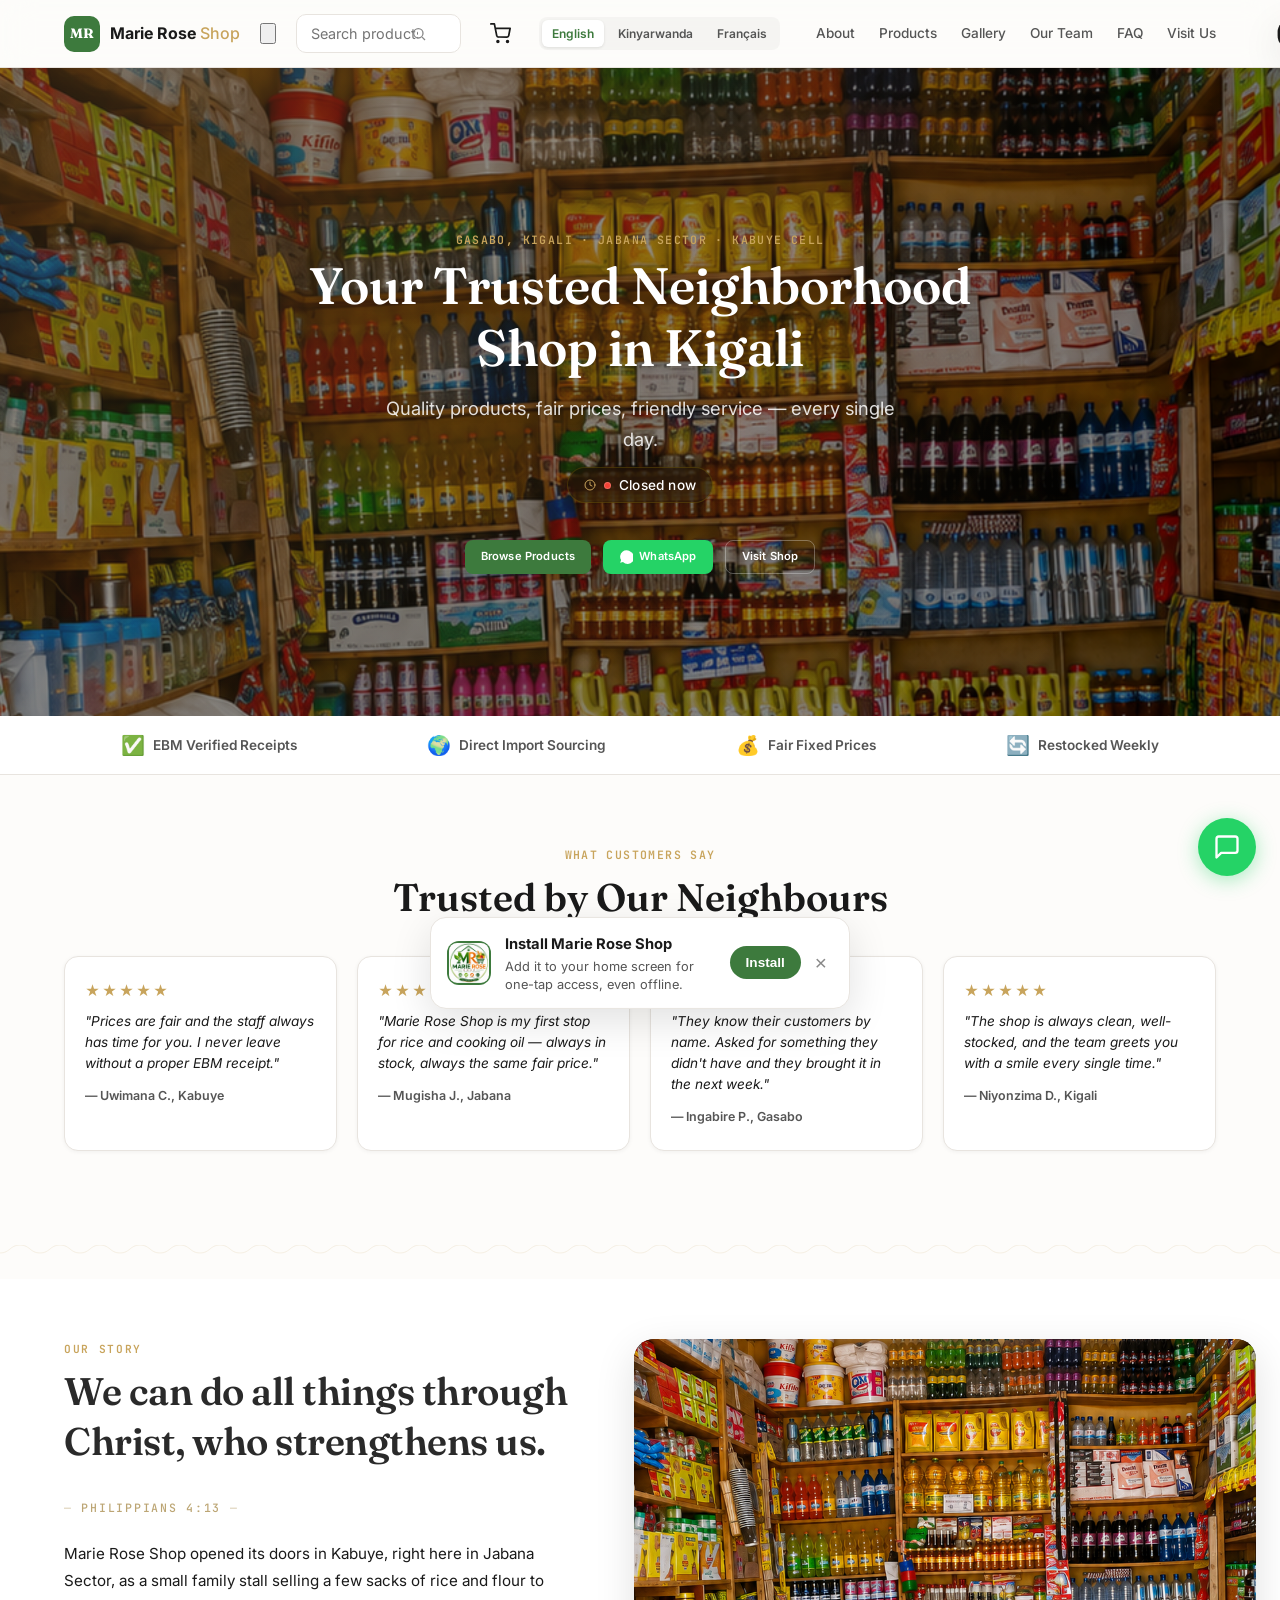
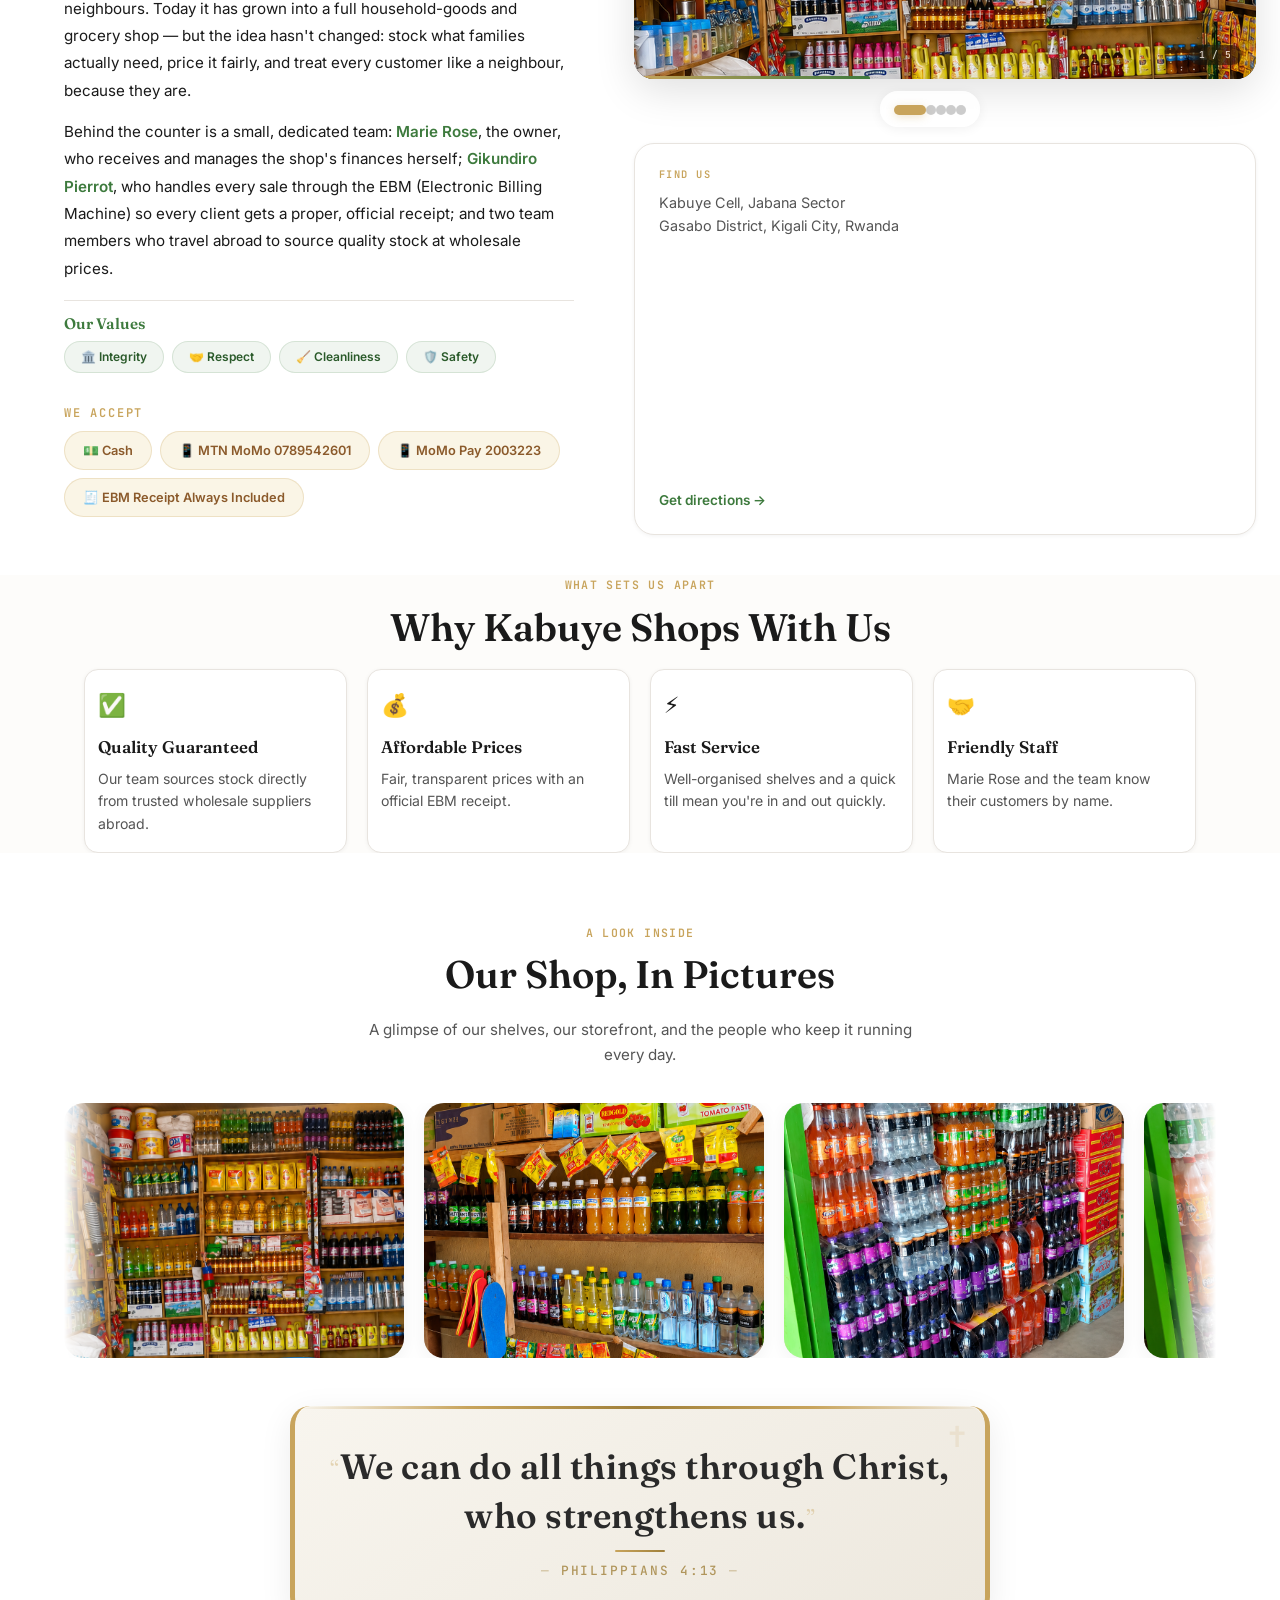
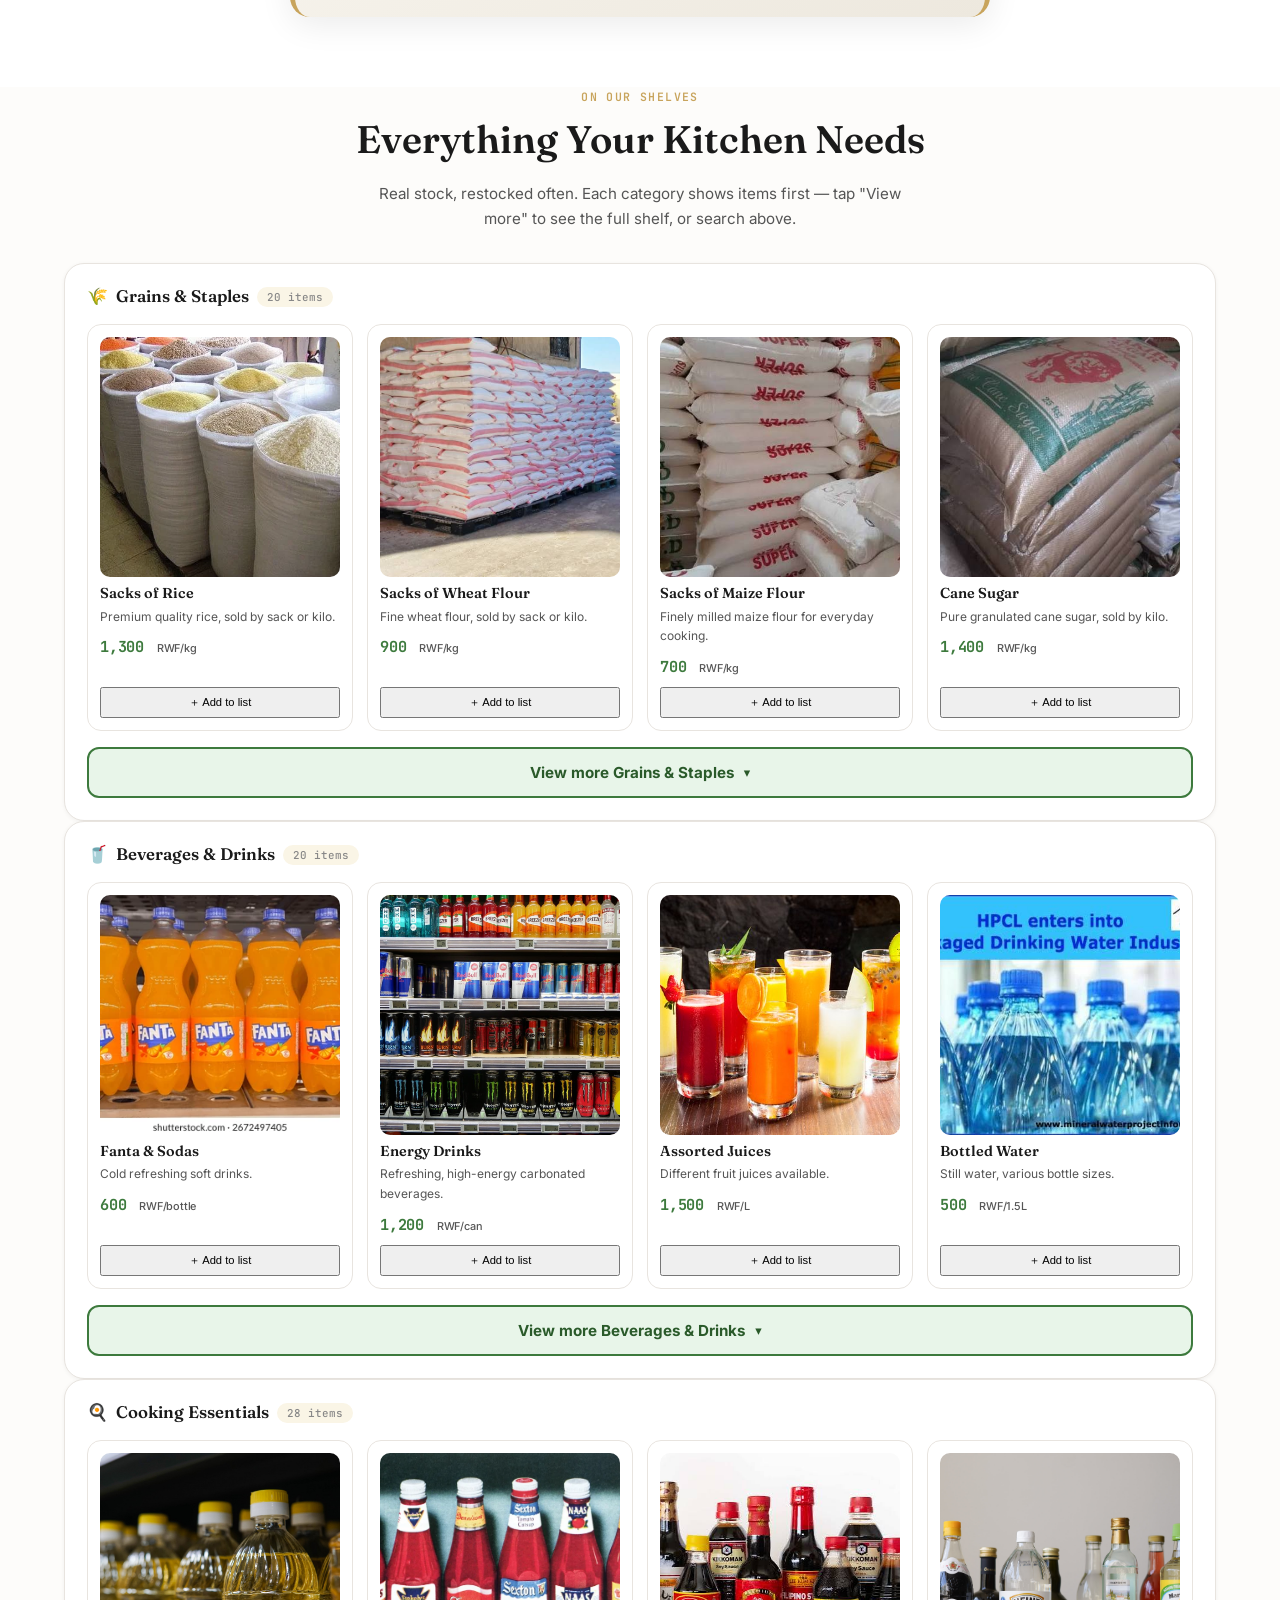
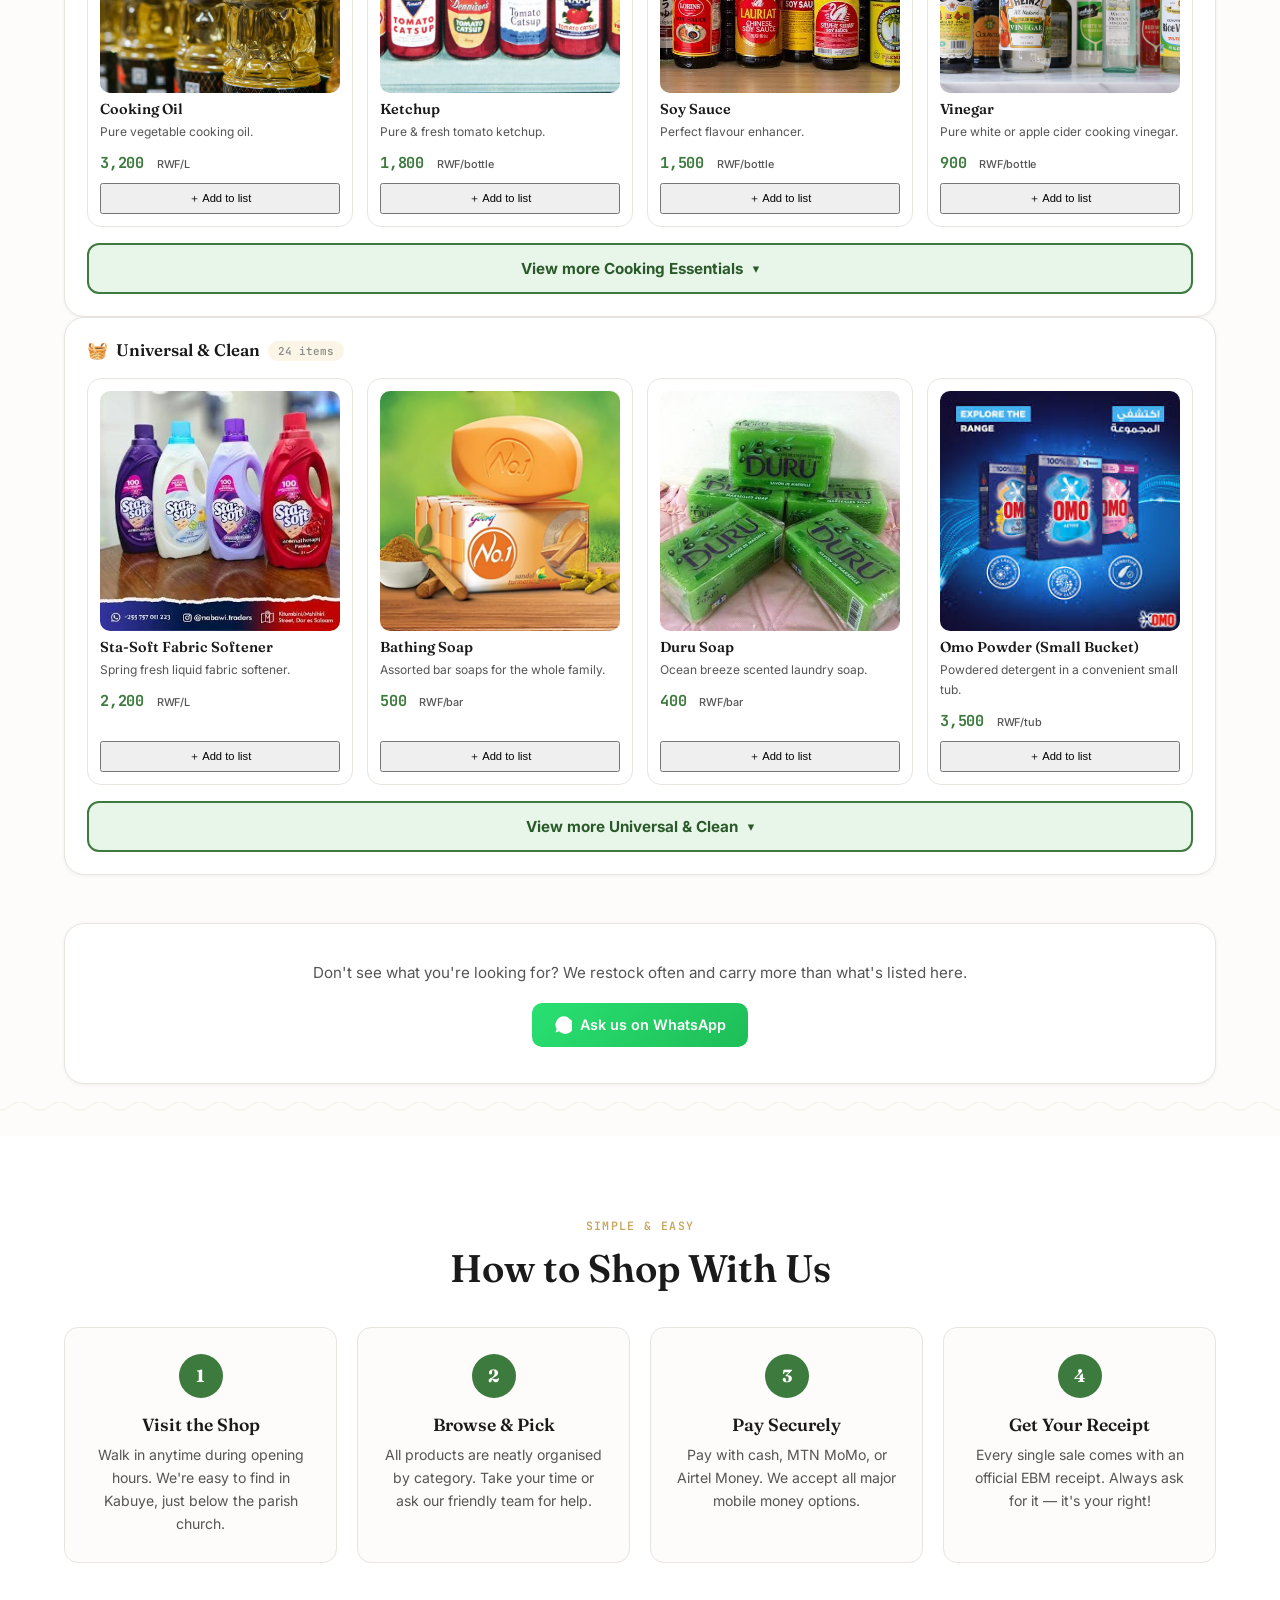
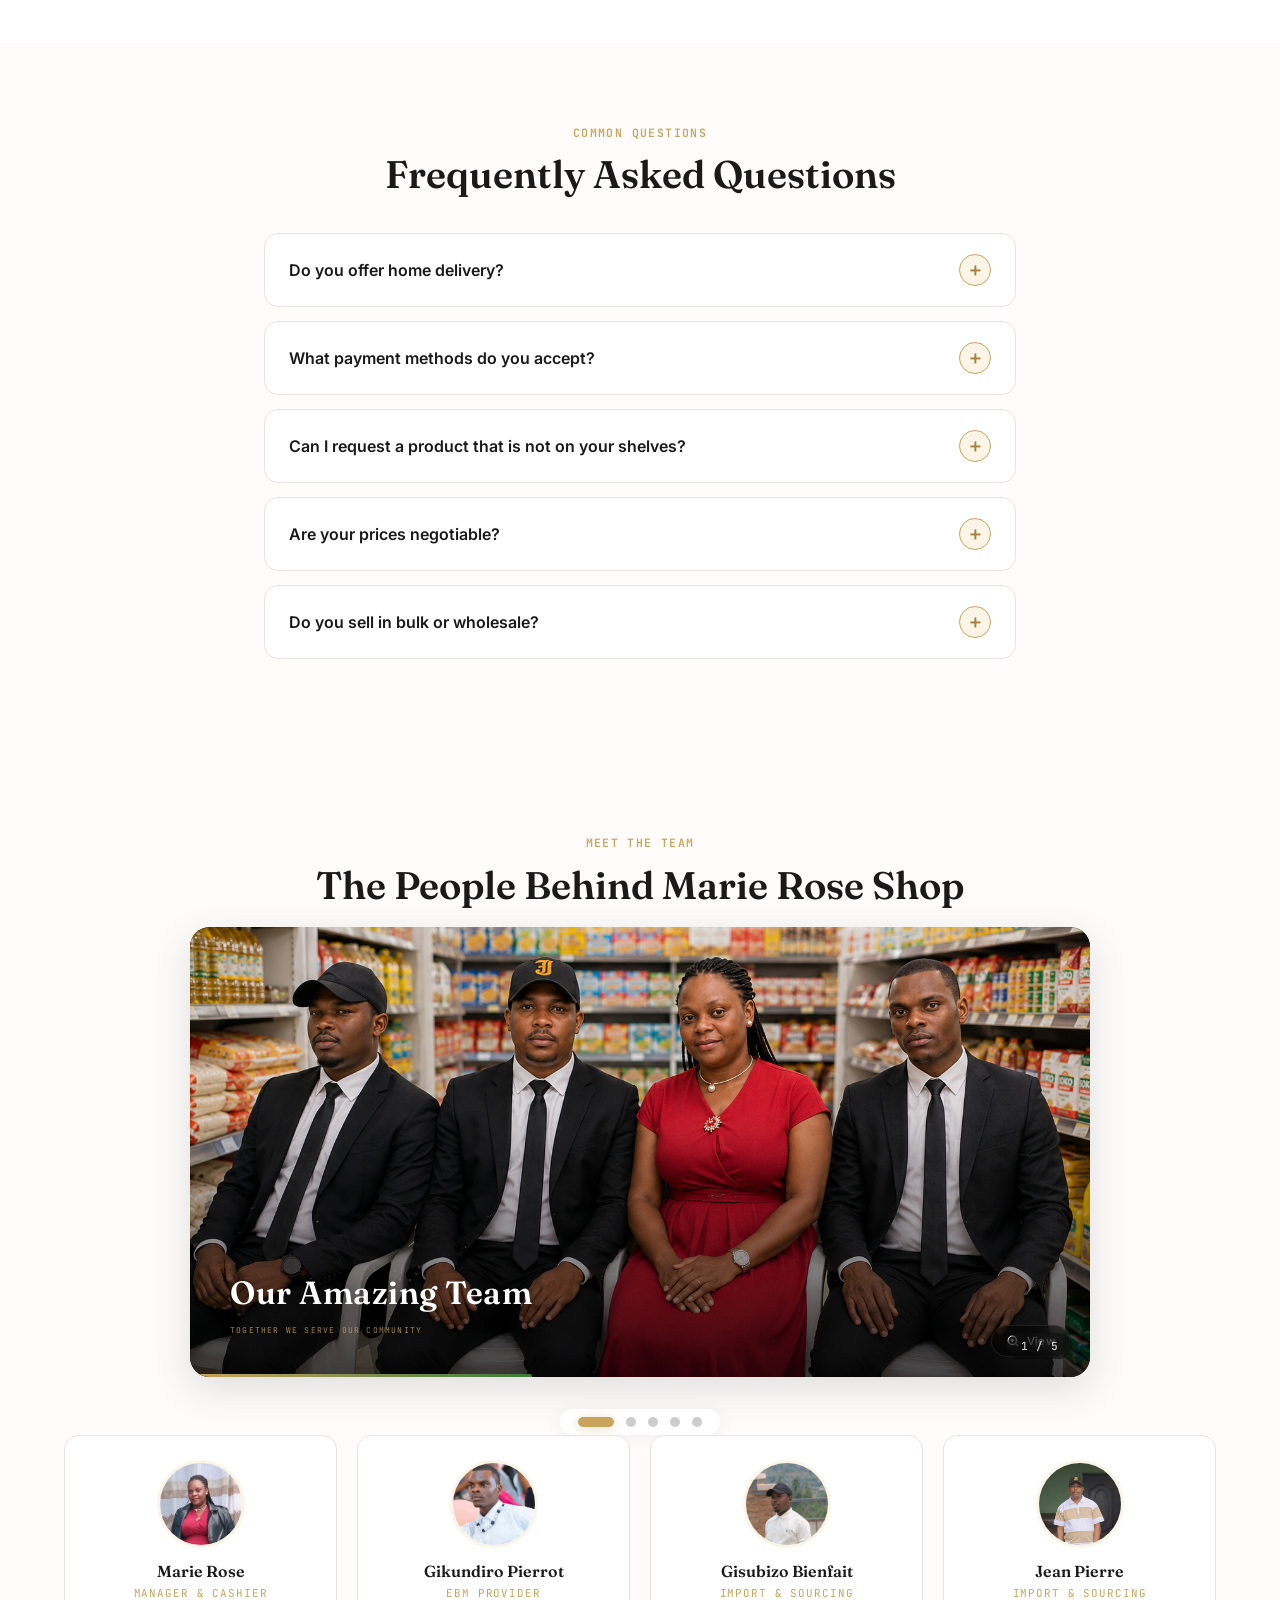
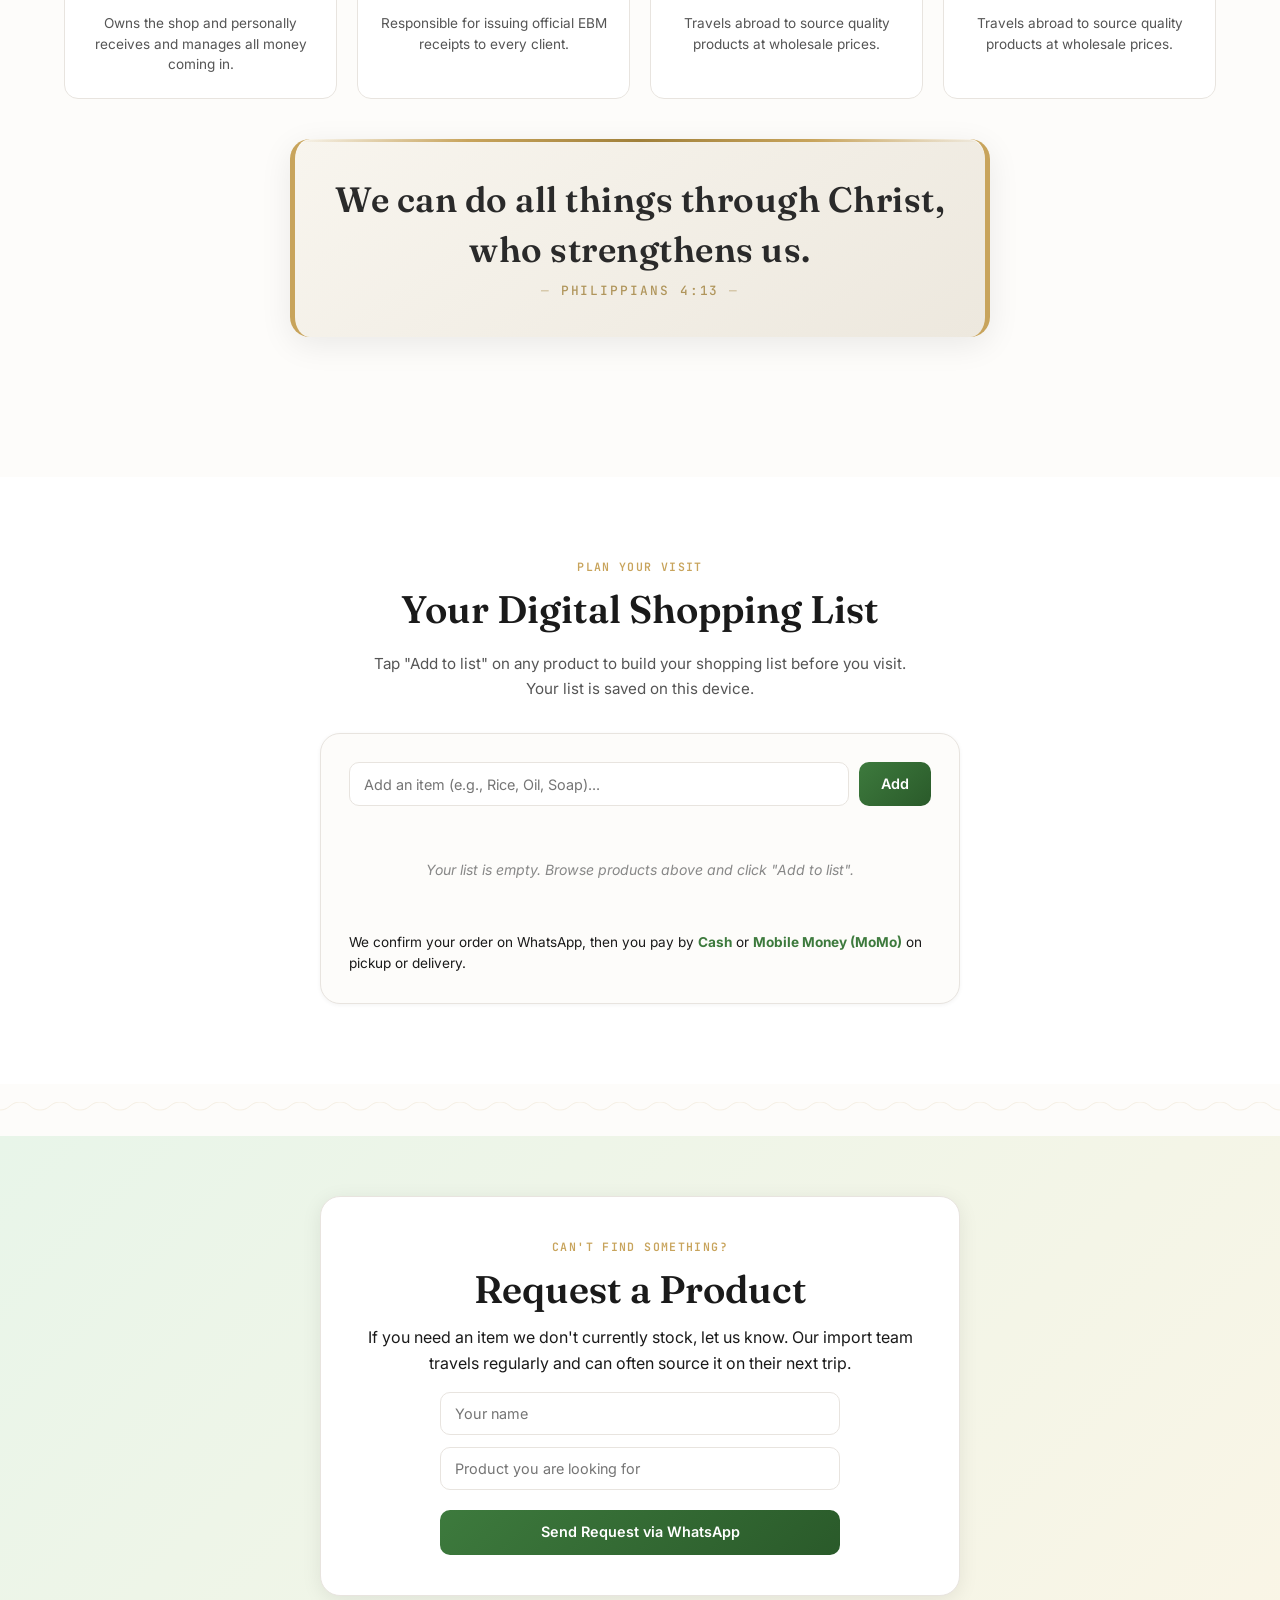
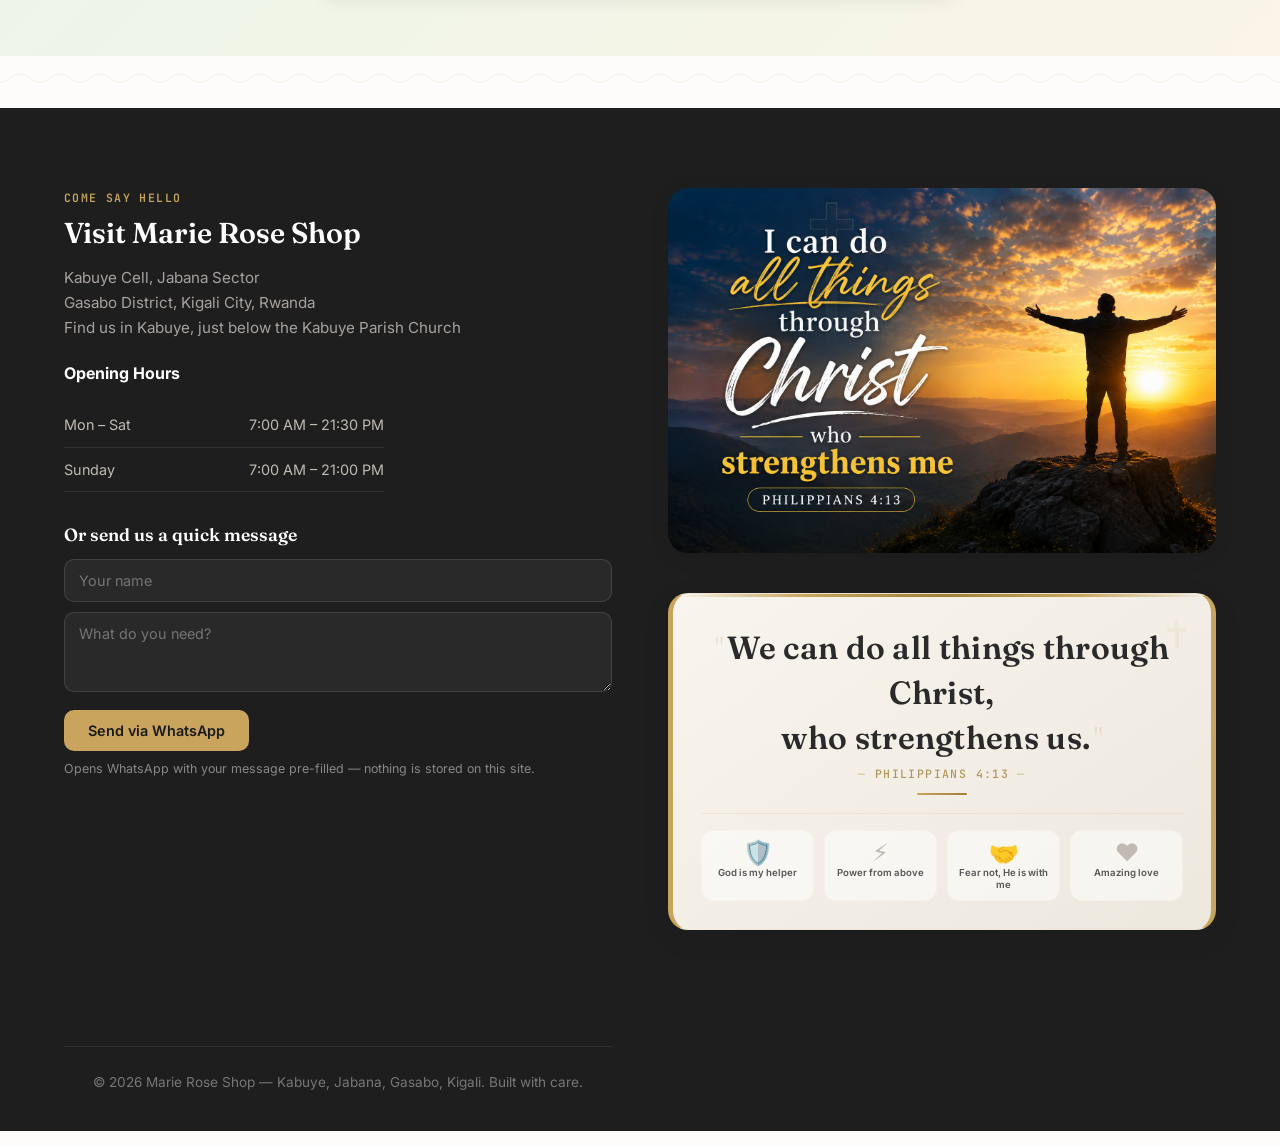
==== commit 999cacbb: "Update index.html" ====
--- a/index.html
+++ b/index.html
@@ -324,10 +324,9 @@
   <!-- Background Slideshow (4 photos, crossfade + Ken Burns zoom) -->
   <div class="hero-slideshow" id="heroSlideshow" aria-hidden="true">
     <div class="hero-slide is-active" style="background-image: url('images/lk.png');"></div>
-    <div class="hero-slide" style="background-image: url('images/fv.png');"></div>
     <div class="hero-slide" style="background-image: url('images/kc.png');"></div>
-    <div class="hero-slide" style="background-image: url('images/rf.png');"></div>
-    <div class="hero-slide" style="background-image: url('images/rm.png');"></div>
+    <div class="hero-slide" style="background-image: url('images/wv.png');"></div>
+    <div class="hero-slide" style="background-image: url('images/vx.png');"></div>
     
   </div>
   
@@ -844,16 +843,12 @@
           
           <!-- Slide 5 -->
           <div class="about-slide" data-slide="4">
-            <img src="images/bn.avif" alt="Product Shelves" loading="lazy" data-group="about">
+            <img src="images/wv.png" alt="Product Shelves" loading="lazy" data-group="about">
           </div>
           
           <!-- Slide 6 -->
           <div class="about-slide" data-slide="5">
-            <img src="images/vb.jpg" alt="Fresh Stock Arrivals" loading="lazy" data-group="about">
-          </div>
-            <!-- Slide 2 -->
-          <div class="about-slide" data-slide="1">
-            <img src="images/dg.jpg" alt="Marie Rose Shop Storefront" loading="lazy" data-group="about">
+            <img src="images/vx.png" alt="Fresh Stock Arrivals" loading="lazy" data-group="about">
           </div>
 
         </div>
@@ -959,7 +954,7 @@
           </span>
         </div>
         <div class="gallery-item" onclick="openLightbox(this)">
-          <img src="images/dg.jpg" alt="Marie Rose Shop Team" loading="lazy" data-group="gallery">
+          <img src="images/wv.png" alt="Marie Rose Shop Team" loading="lazy" data-group="gallery">
           <span class="image-count">4 / 6</span>
           <span class="gloss"></span>
           <span class="zoom-icon">
@@ -968,7 +963,7 @@
           </span>
         </div>
         <div class="gallery-item" onclick="openLightbox(this)">
-          <img src="images/web.png.jpg" alt="Product Shelves" loading="lazy" data-group="gallery">
+          <img src="images/vx.png" alt="Product Shelves" loading="lazy" data-group="gallery">
           <span class="image-count">5 / 6</span>
           <span class="gloss"></span>
           <span class="zoom-icon">
@@ -977,7 +972,7 @@
           </span>
         </div>
         <div class="gallery-item" onclick="openLightbox(this)">
-          <img src="images/bn.avif" alt="Fresh Stock Arrivals" loading="lazy" data-group="gallery">
+          <img src="images/lk.png" alt="Fresh Stock Arrivals" loading="lazy" data-group="gallery">
           <span class="image-count">6 / 6</span>
           <span class="gloss"></span>
           <span class="zoom-icon">
@@ -987,32 +982,32 @@
         </div>
         <!-- Decorative duplicate copy (same 6 photos) for a seamless loop -->
         <div class="gallery-item gallery-item--clone" aria-hidden="true" tabindex="-1">
-          <img src="images/lk.png" alt="" loading="lazy">
+          <img src="images/fv.png" alt="" loading="lazy">
           <span class="image-count">1 / 6</span>
           <span class="gloss"></span>
         </div>
         <div class="gallery-item gallery-item--clone" aria-hidden="true" tabindex="-1">
-          <img src="images/dg.jpg" alt="" loading="lazy">
+          <img src="images/kc.png" alt="" loading="lazy">
           <span class="image-count">2 / 6</span>
           <span class="gloss"></span>
         </div>
         <div class="gallery-item gallery-item--clone" aria-hidden="true" tabindex="-1">
-          <img src="images/fv.png" alt="" loading="lazy">
+          <img src="images/wv.png" alt="" loading="lazy">
           <span class="image-count">3 / 6</span>
           <span class="gloss"></span>
         </div>
         <div class="gallery-item gallery-item--clone" aria-hidden="true" tabindex="-1">
-          <img src="images/kc.png" alt="" loading="lazy">
+          <img src="images/vx.png" alt="" loading="lazy">
           <span class="image-count">4 / 6</span>
           <span class="gloss"></span>
         </div>
         <div class="gallery-item gallery-item--clone" aria-hidden="true" tabindex="-1">
-          <img src="images/bn.avif" alt="" loading="lazy">
+          <img src="images/dg.jpg" alt="" loading="lazy">
           <span class="image-count">5 / 6</span>
           <span class="gloss"></span>
         </div>
         <div class="gallery-item gallery-item--clone" aria-hidden="true" tabindex="-1">
-          <img src="images/tg.jpg" alt="" loading="lazy">
+          <img src="images/web.png" alt="" loading="lazy">
           <span class="image-count">6 / 6</span>
           <span class="gloss"></span>
         </div>
@@ -1285,7 +1280,7 @@
         
         <!-- Slide 3 - Gikundiro Pierrot -->
         <div class="team-header-slide" data-slide="2">
-          <img src="images/dv.png" alt="Gikundiro Pierrot - EBM Provider" loading="lazy" data-group="team">
+          <img src="images/fc.png" alt="Gikundiro Pierrot - EBM Provider" loading="lazy" data-group="team">
           <div class="team-header-title">
             Gikundiro Pierrot
             <span class="sub">EBM Provider</span>
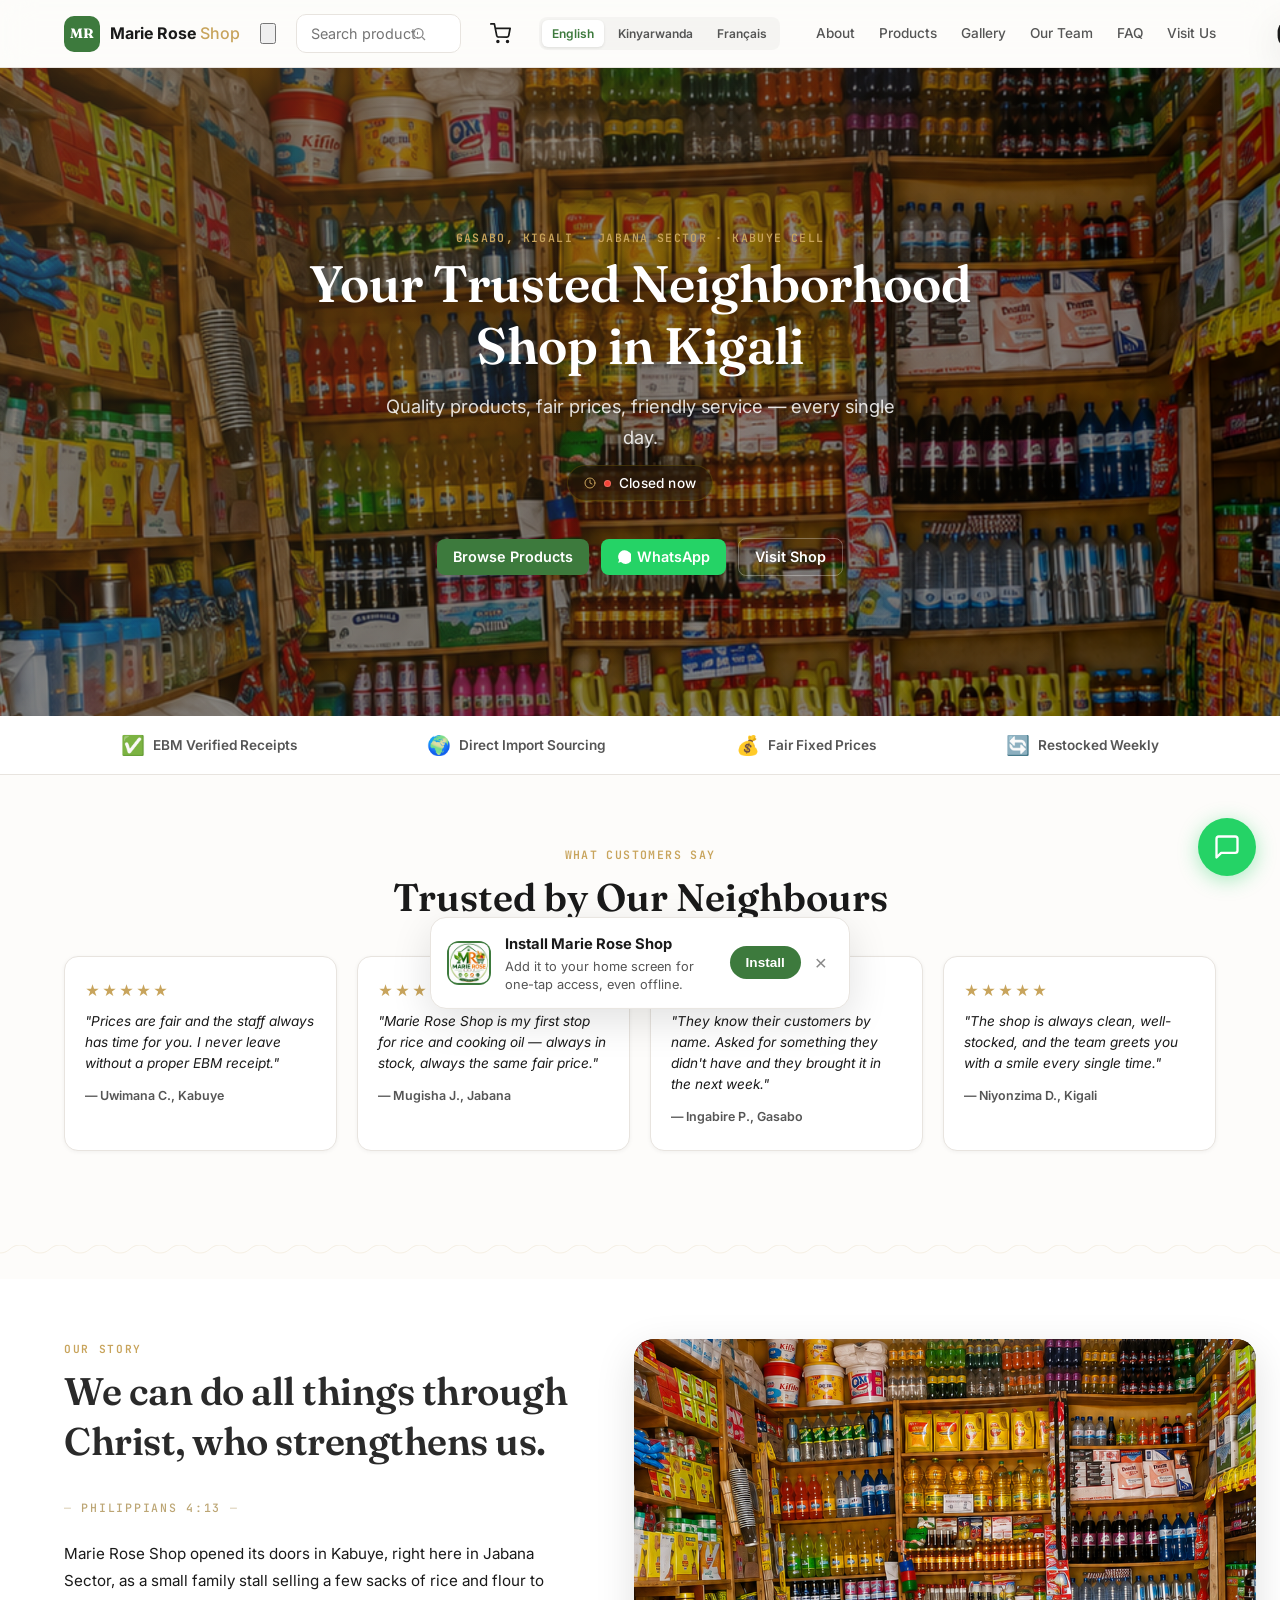
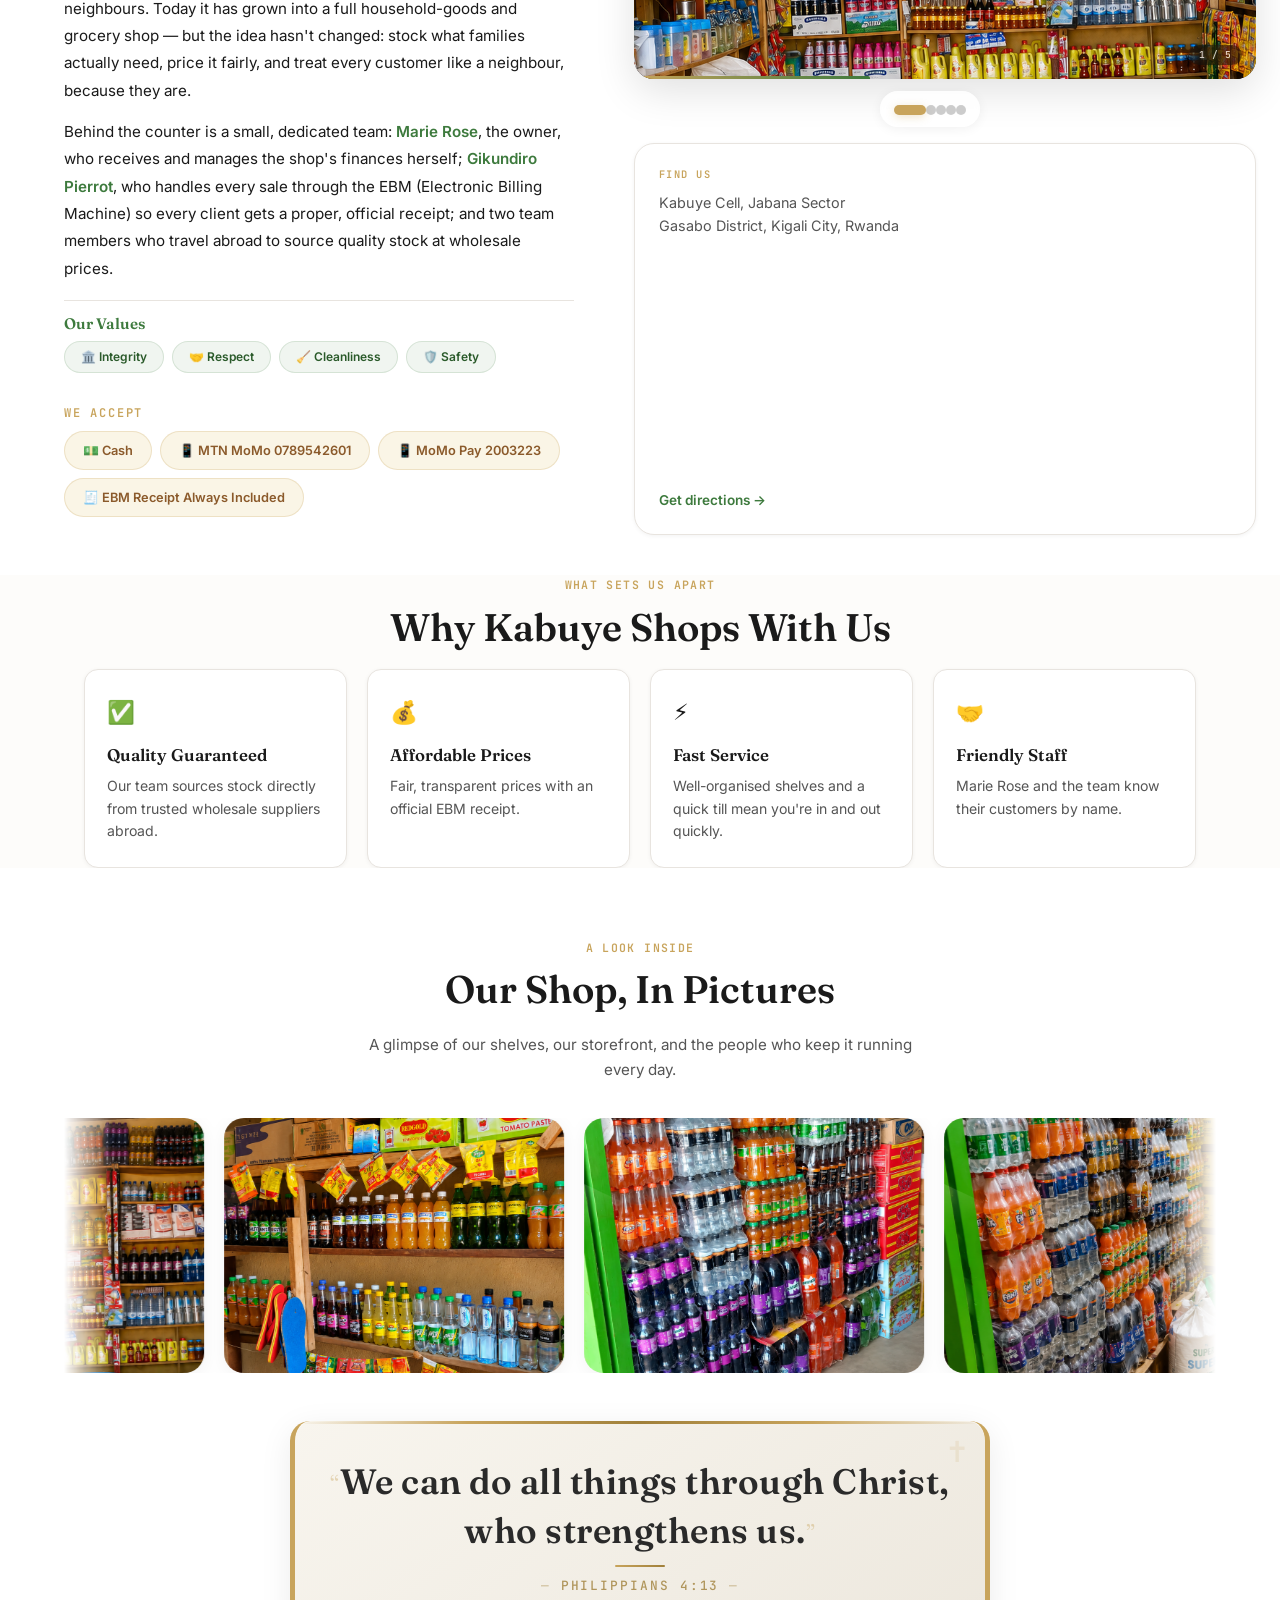
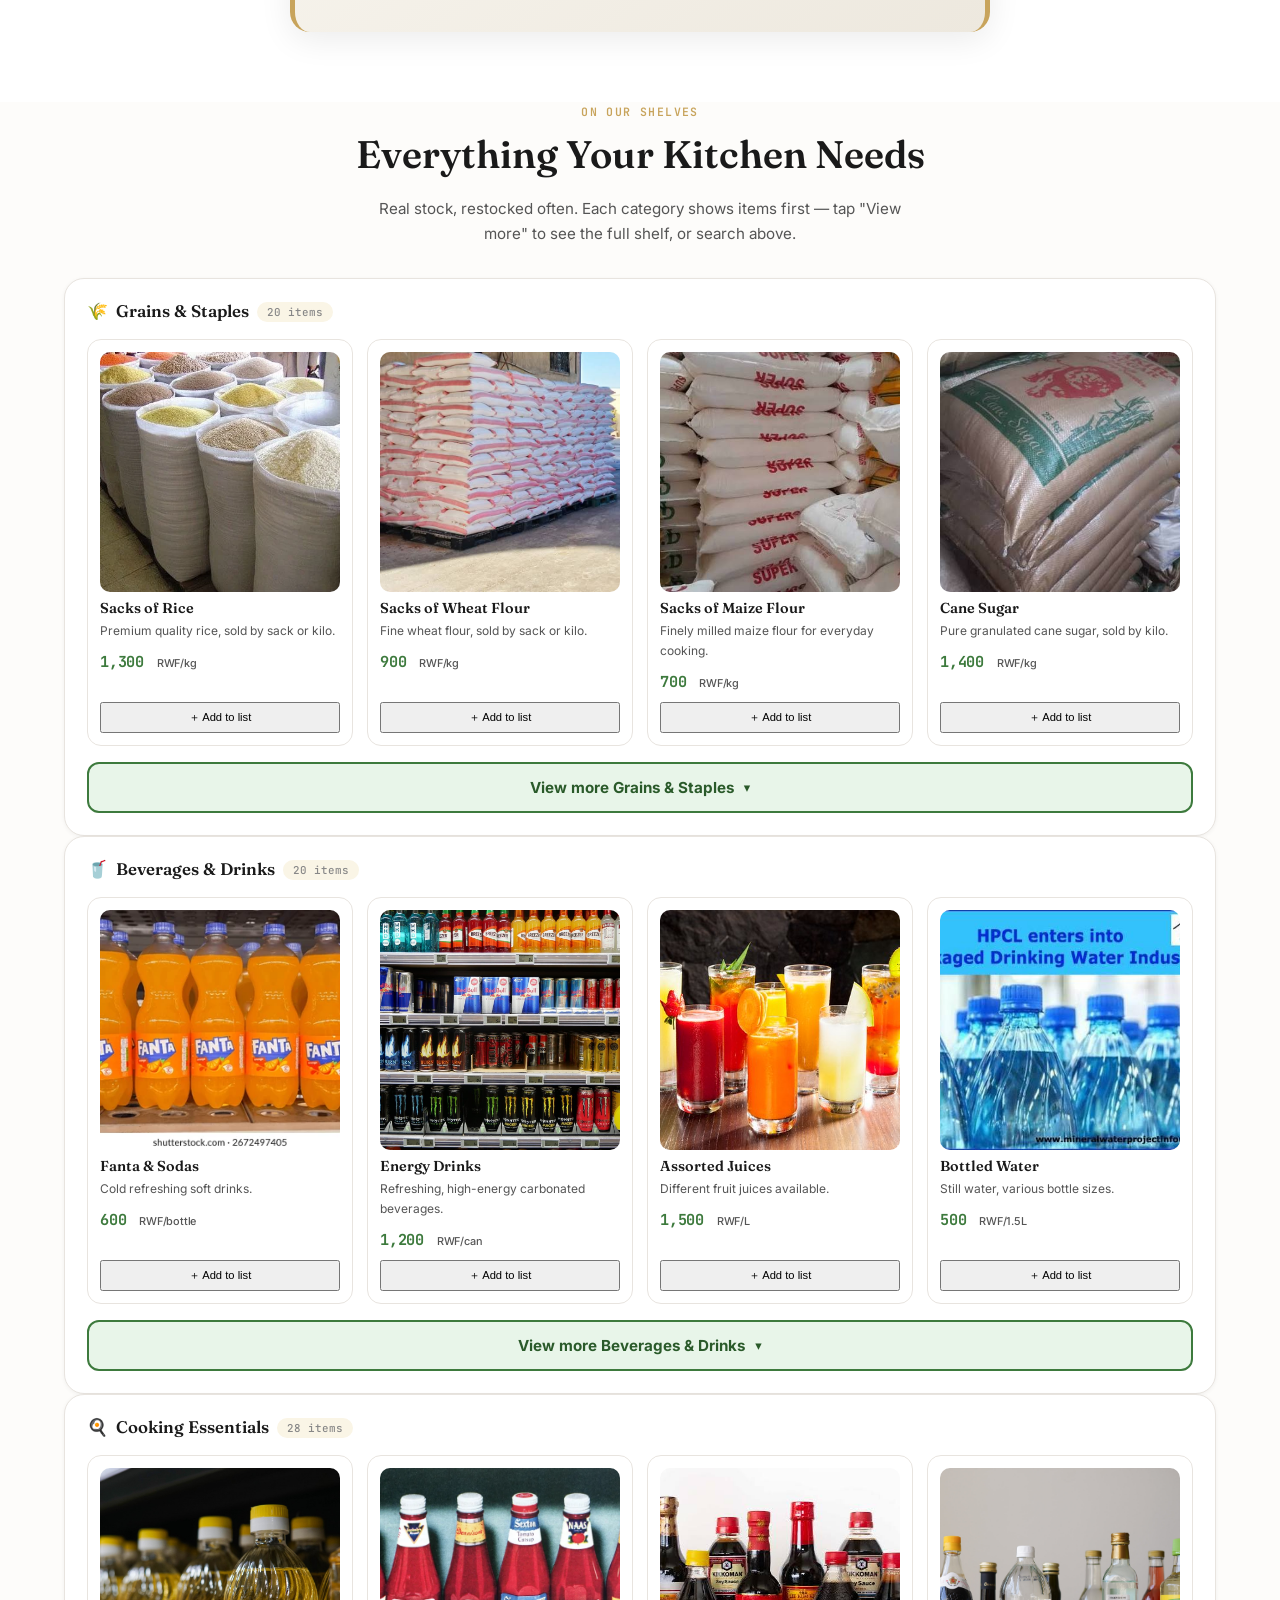
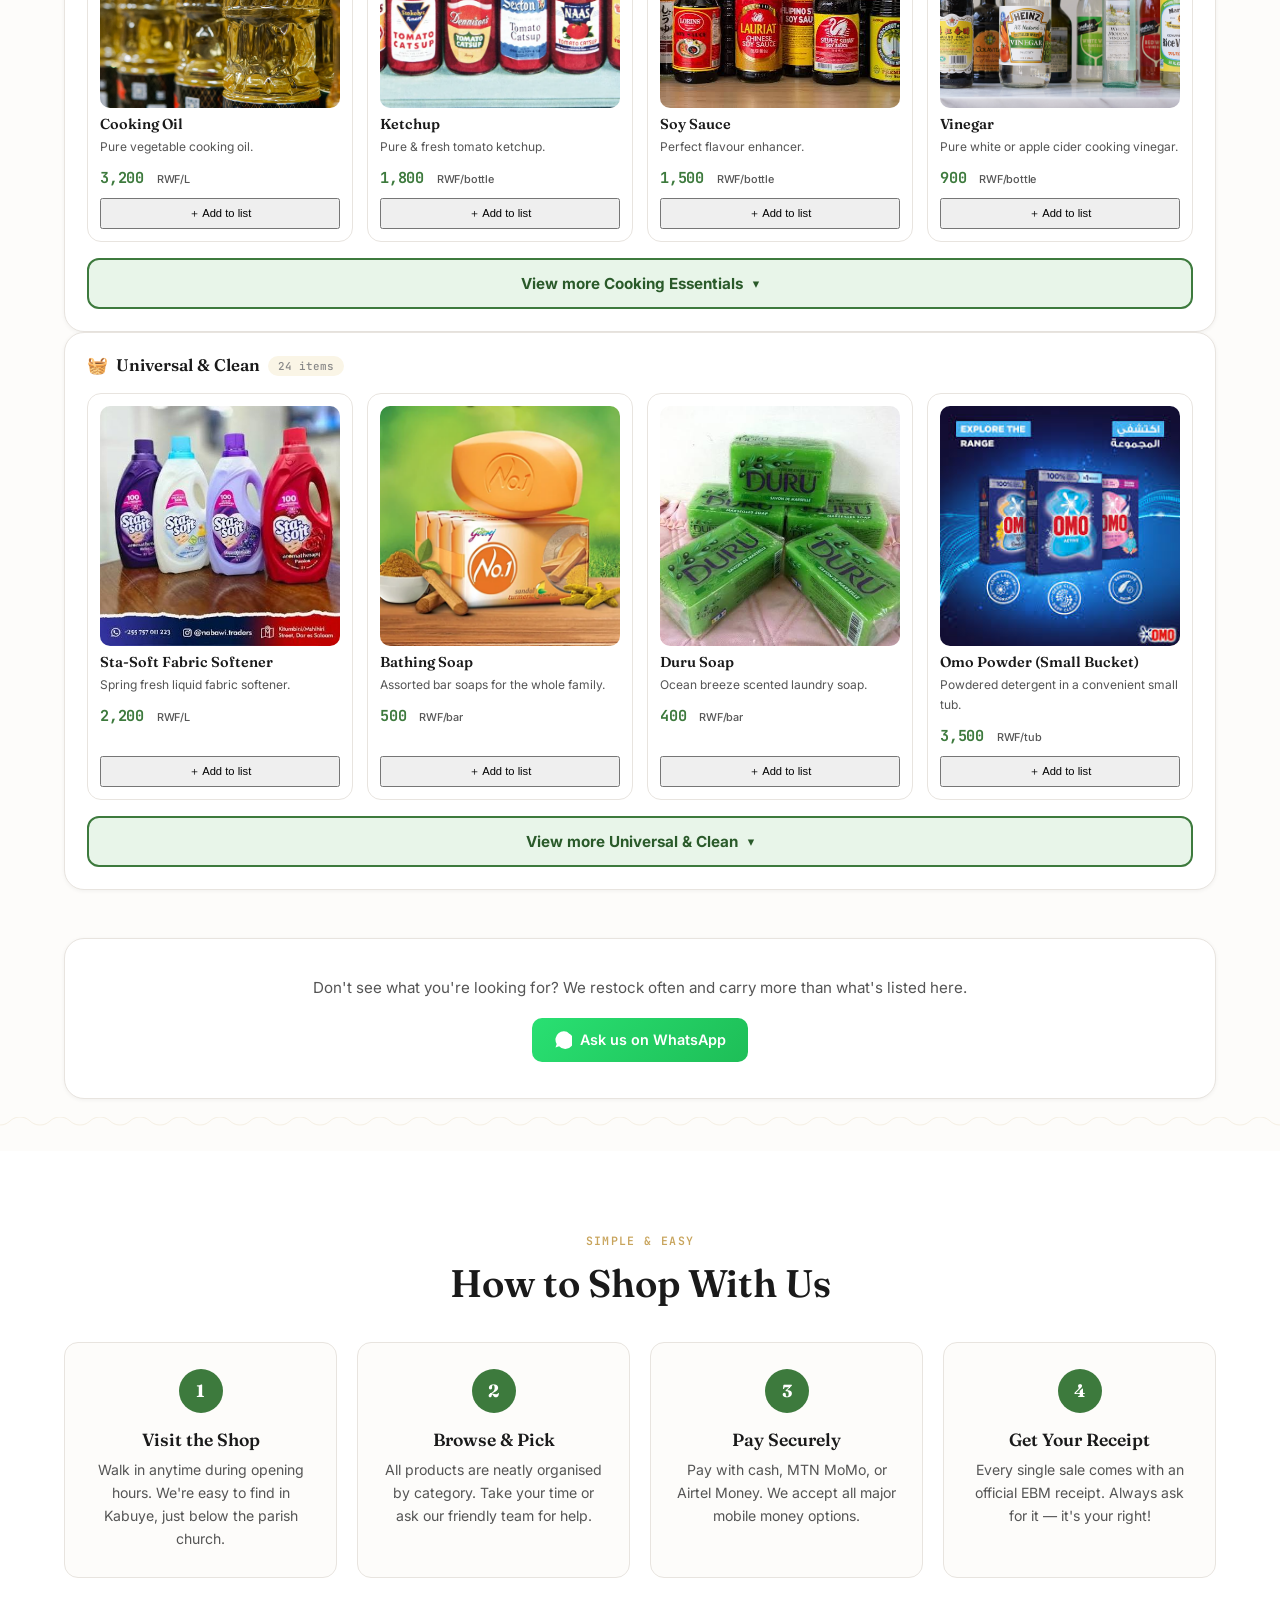
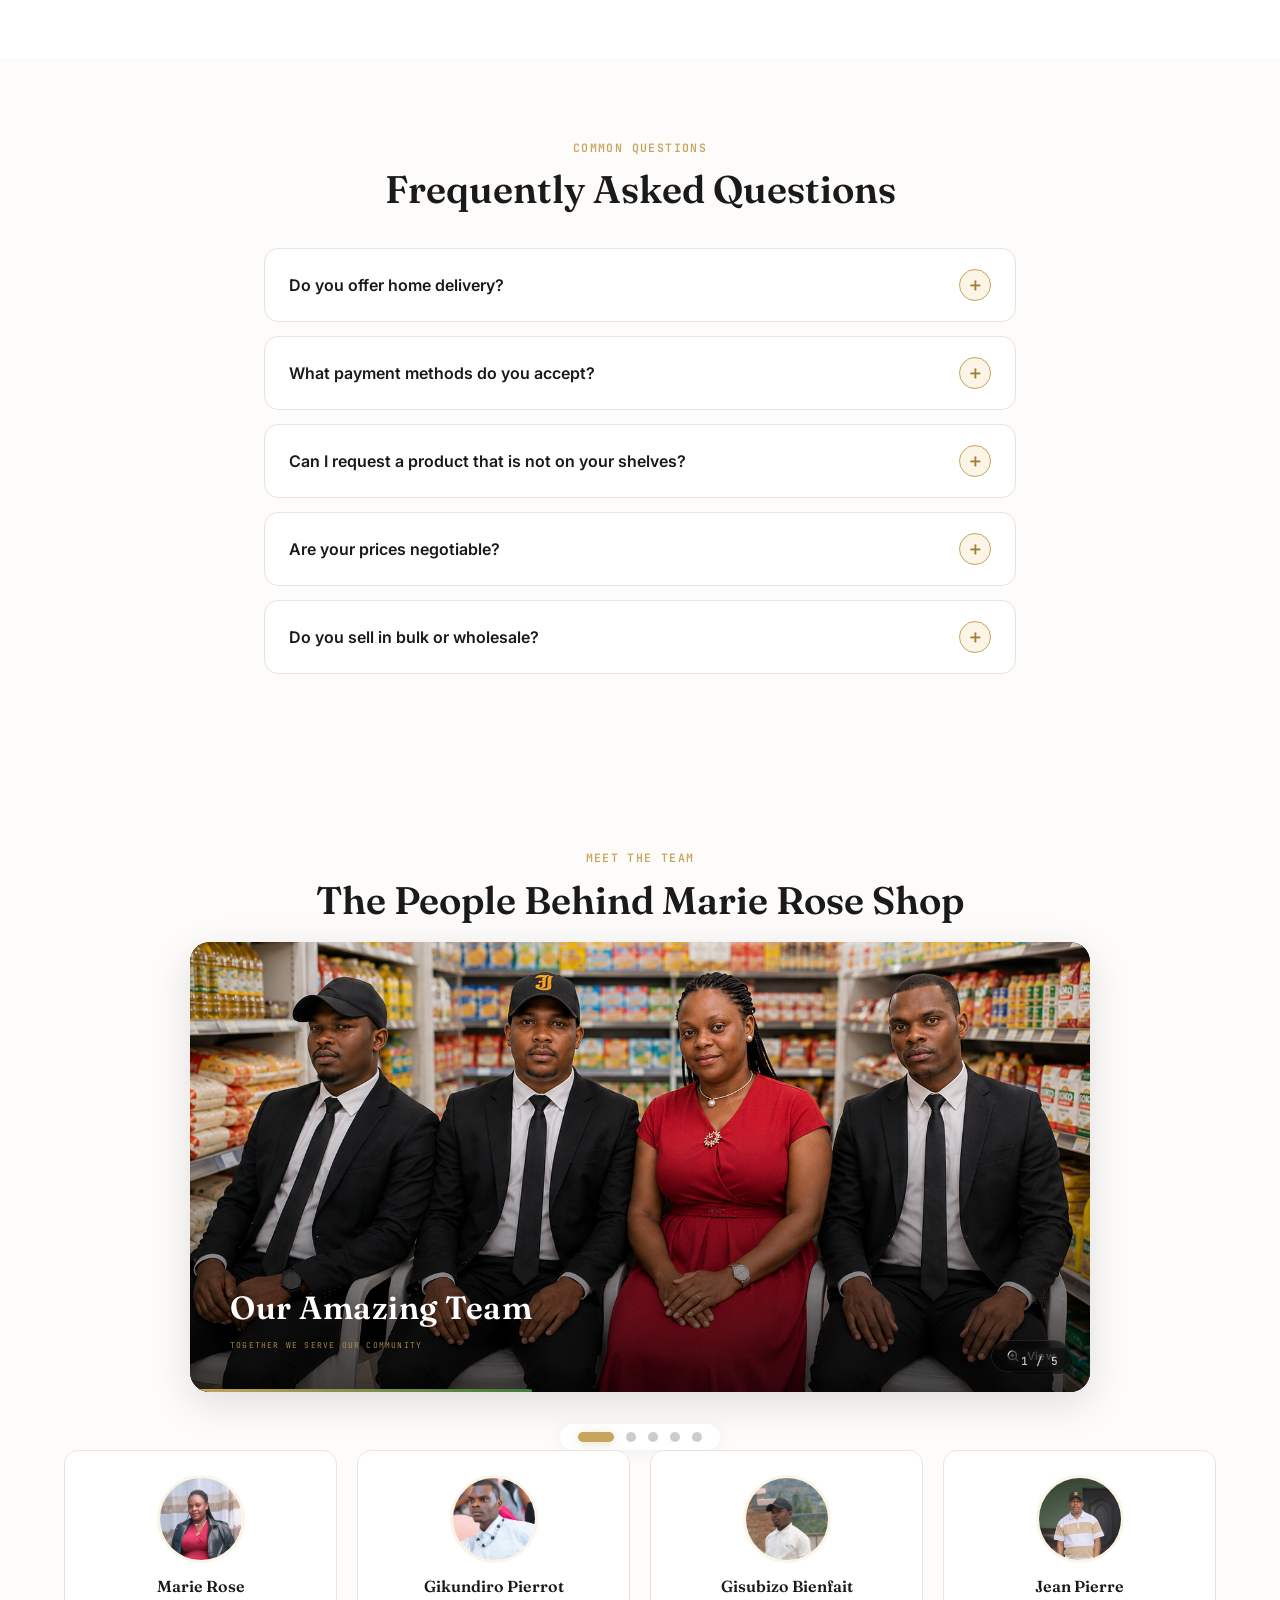
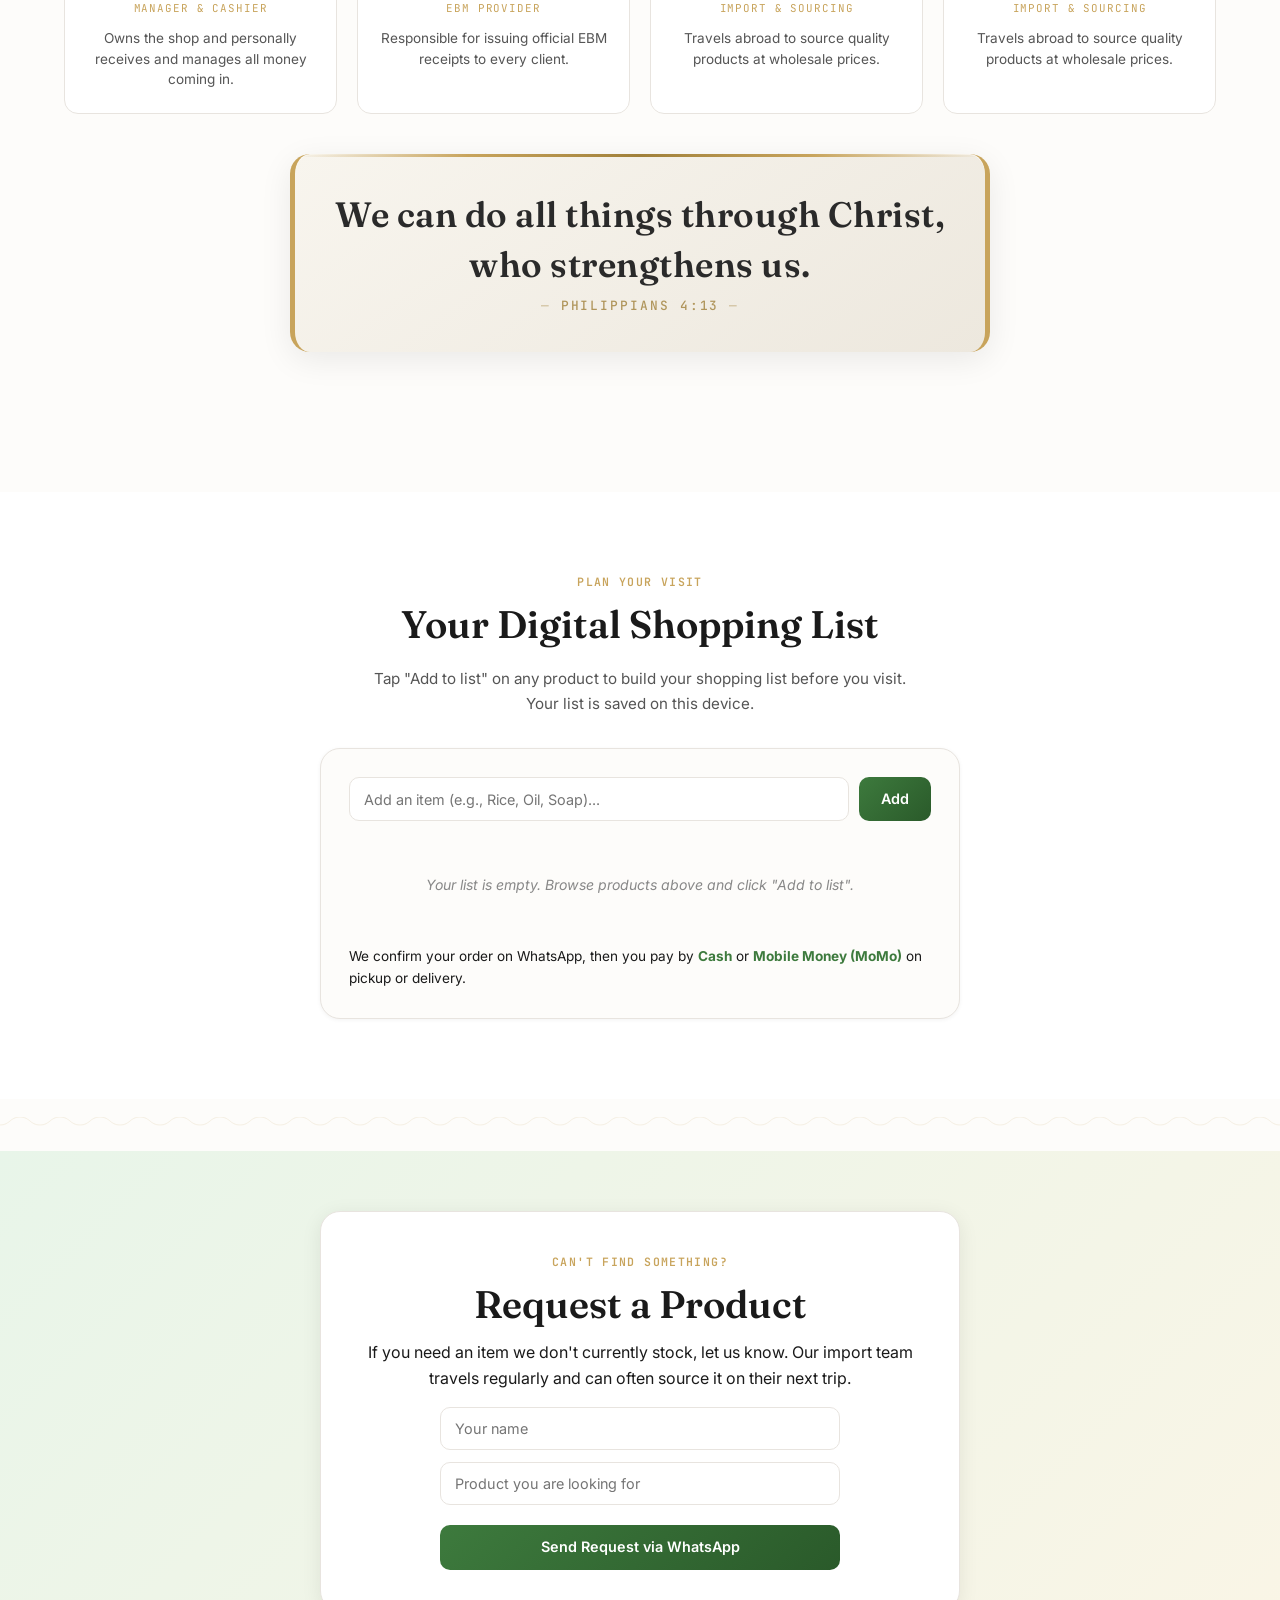
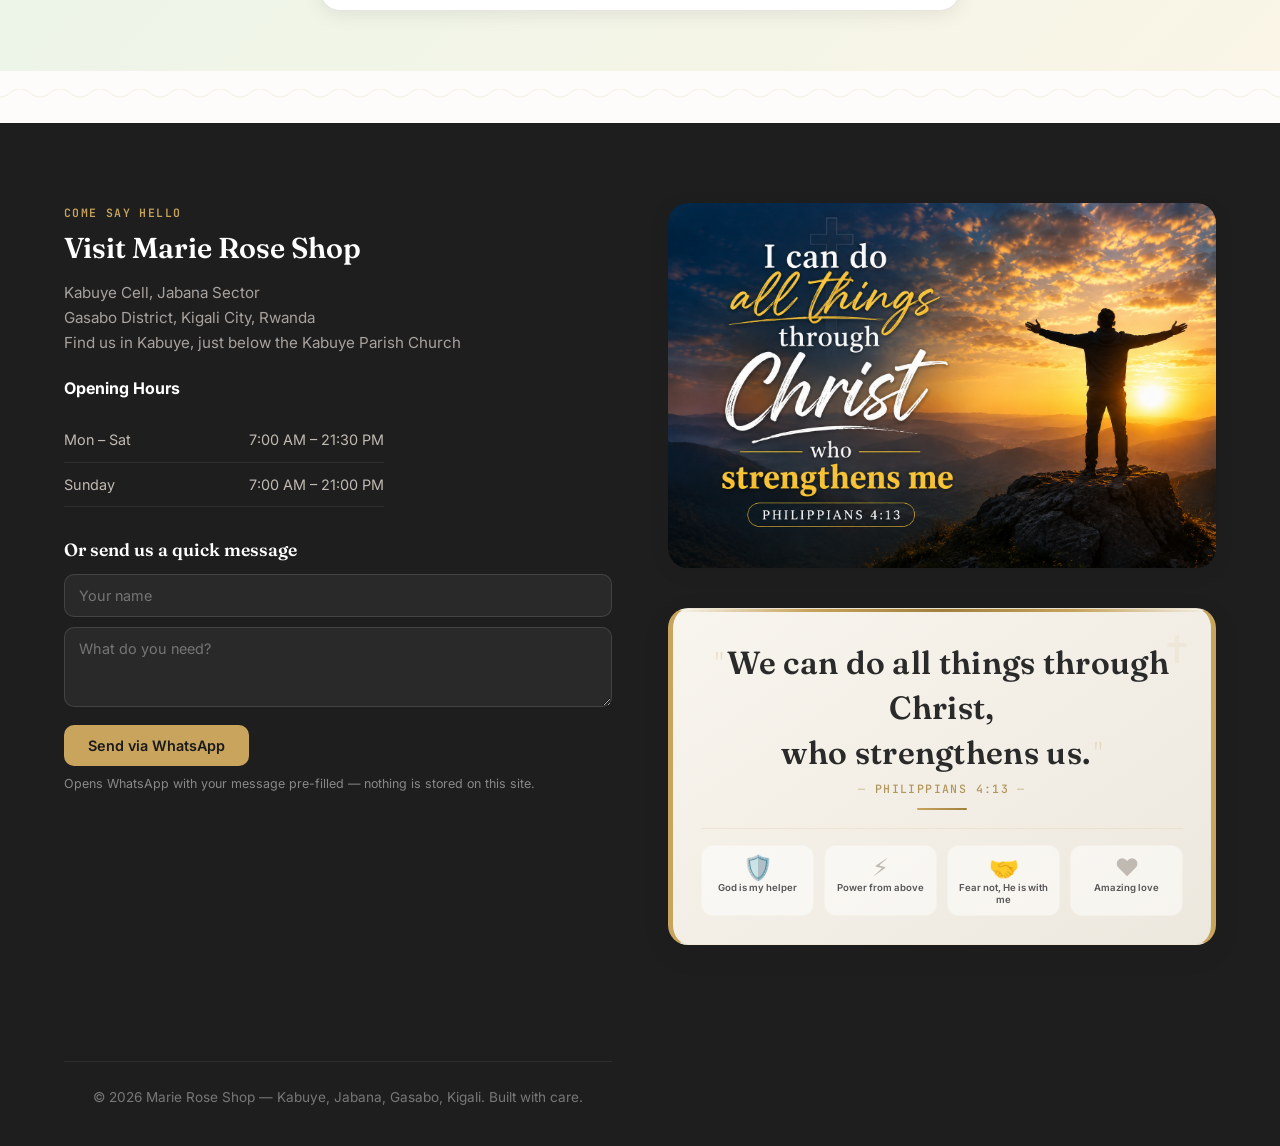
==== commit 87b594c2: "Update index.html" ====
--- a/index.html
+++ b/index.html
@@ -415,7 +415,7 @@
       text-align: center;
       width: 100%;
       text-shadow: 0 2px 20px rgba(0,0,0,0.3);
-    ">Votre Comptoir <br>de confiance à Kigali</h1>
+    ">Comptoir <br>de confiance à Kigali</h1>
     
     <!-- Title - Kinyarwanda -->
     <h1 class="lang-rw" style="display:none;
--- a/style.css
+++ b/style.css
@@ -1236,9 +1236,8 @@
     font-size: 0.75rem !important;
   }
 }
-
 /* ============================================
-   GALLERY - AUTO-SLIDING FILMSTRIP (MODERN, SEAMLESS LOOP)
+   GALLERY - AUTO-SLIDING FILMSTRIP (FIXED)
    ============================================ */
 .gallery {
   padding: 70px 0;
@@ -1247,13 +1246,19 @@
   overflow: hidden;
 }
 
-/* ---- Viewport: clips the track and fades the edges ---- */
+/* ---- Viewport: clips the track ---- */
 .gallery-viewport {
   position: relative;
   overflow: hidden;
   margin-top: 36px;
   -webkit-mask-image: linear-gradient(to right, transparent 0, black 48px, black calc(100% - 48px), transparent 100%);
   mask-image: linear-gradient(to right, transparent 0, black 48px, black calc(100% - 48px), transparent 100%);
+  cursor: grab;
+  touch-action: pan-y;
+}
+
+.gallery-viewport:active {
+  cursor: grabbing;
 }
 
 /* ---- Track: the endless drifting strip ---- */
@@ -1263,16 +1268,11 @@
   gap: 20px;
   width: max-content;
   will-change: transform;
-  animation: gallery-scroll 46s linear infinite;
+  /* Auto-scroll animation runs via JavaScript, not CSS */
 }
 
 .gallery-track.is-paused {
   animation-play-state: paused;
-}
-
-@keyframes gallery-scroll {
-  from { transform: translate3d(0, 0, 0); }
-  to   { transform: translate3d(-50%, 0, 0); }
 }
 
 /* ---- Gallery Item Base ---- */
@@ -1291,6 +1291,7 @@
   -webkit-tap-highlight-color: transparent;
   touch-action: manipulation;
   transition: box-shadow 0.5s ease, transform 0.35s cubic-bezier(0.22, 1, 0.36, 1);
+  user-select: none;
 }
 
 .gallery-item--clone {
@@ -1423,12 +1424,11 @@
 }
 
 /* ============================================
-   RESPONSIVE
+   RESPONSIVE - GALLERY
    ============================================ */
 @media (max-width: 992px) {
   .gallery-track {
     gap: 14px;
-    animation-duration: 38s;
   }
 
   .gallery-item {
@@ -1456,7 +1456,6 @@
 
   .gallery-track {
     gap: 10px;
-    animation-duration: 26s;
   }
 
   .gallery-item {
@@ -1488,12 +1487,38 @@
 @media (max-width: 480px) {
   .gallery-track {
     gap: 8px;
-    animation-duration: 22s;
   }
 
   .gallery-item {
     width: 78vw;
     min-height: 130px;
+  }
+}
+
+/* Reduced Motion: stop the drift */
+@media (prefers-reduced-motion: reduce) {
+  .gallery-viewport {
+    overflow-x: auto;
+    -webkit-mask-image: none;
+    mask-image: none;
+    scroll-snap-type: x proximity;
+  }
+  .gallery-track {
+    animation: none !important;
+    transform: none !important;
+  }
+  .gallery-item {
+    scroll-snap-align: start;
+    transition: none !important;
+  }
+  .gallery-item img {
+    transition: none !important;
+  }
+  .gallery-item .gloss {
+    display: none !important;
+  }
+  .gallery-item--clone {
+    display: none !important;
   }
 }
 
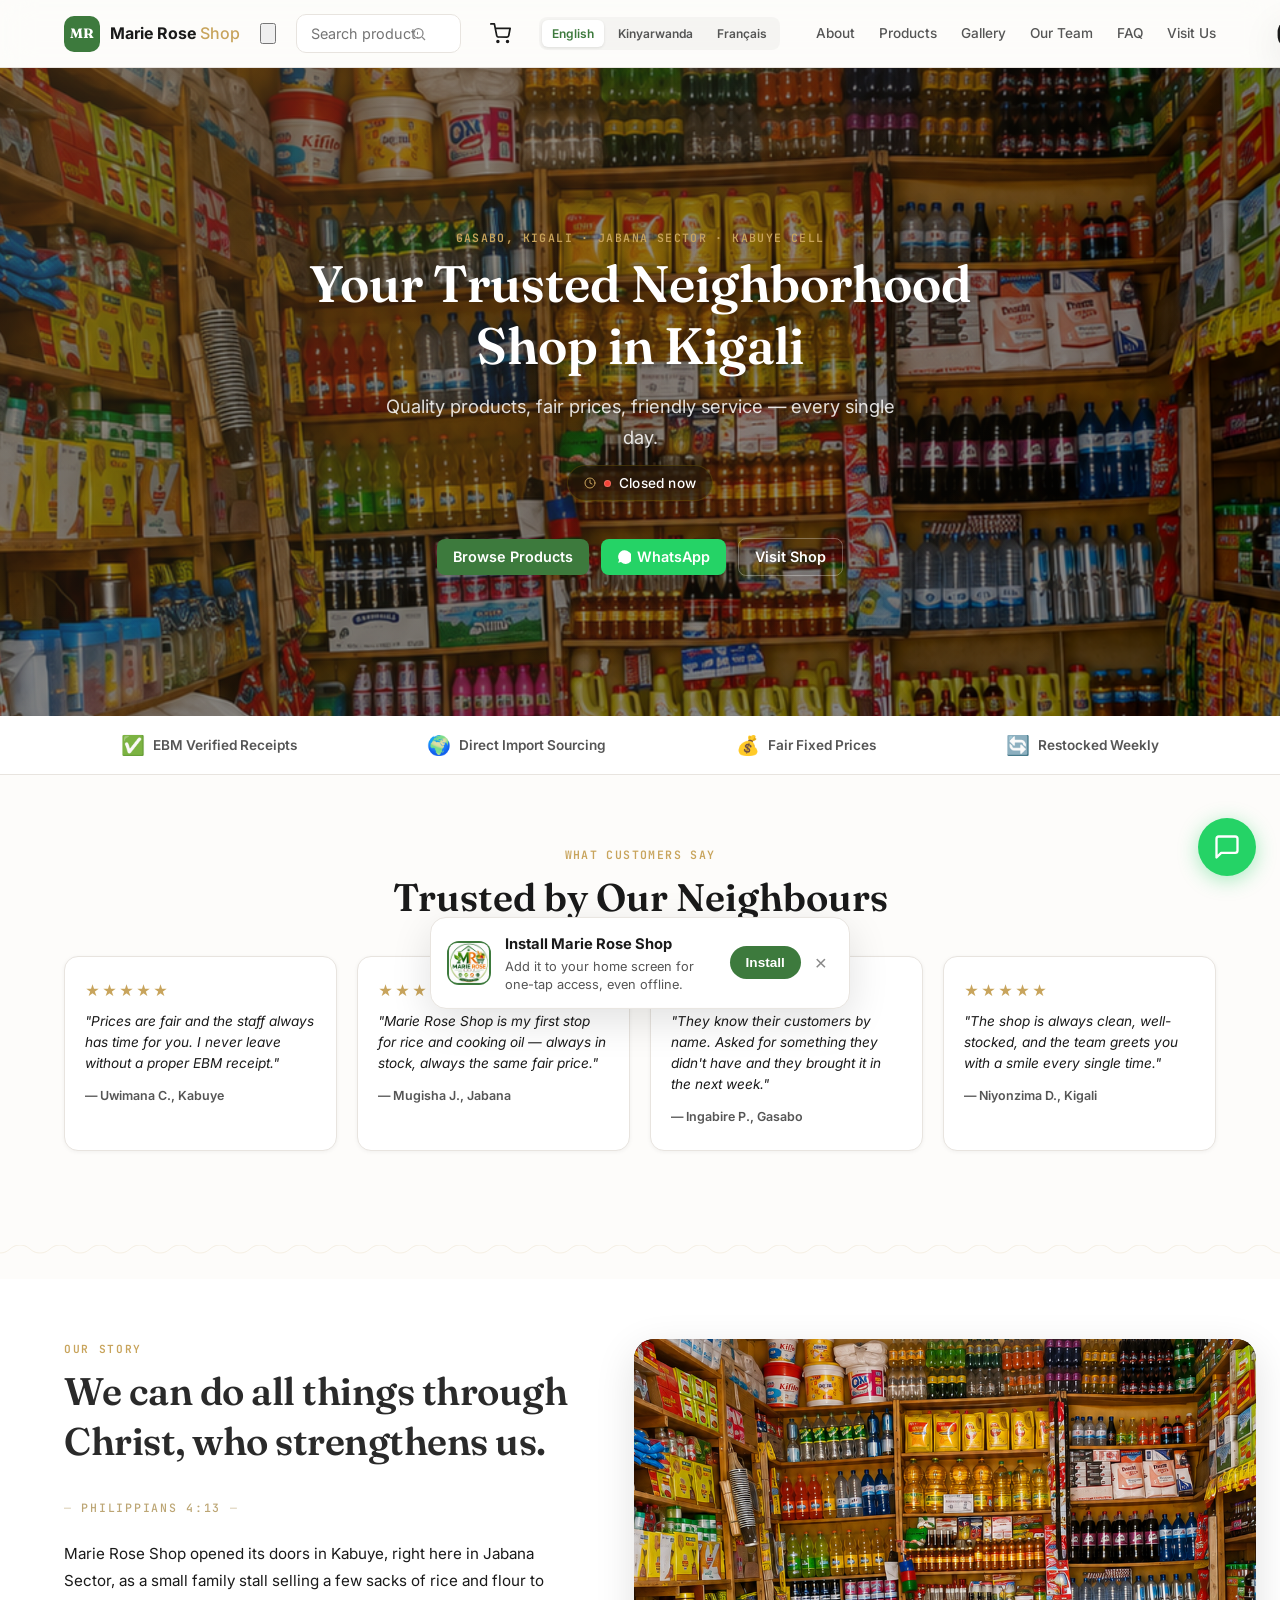
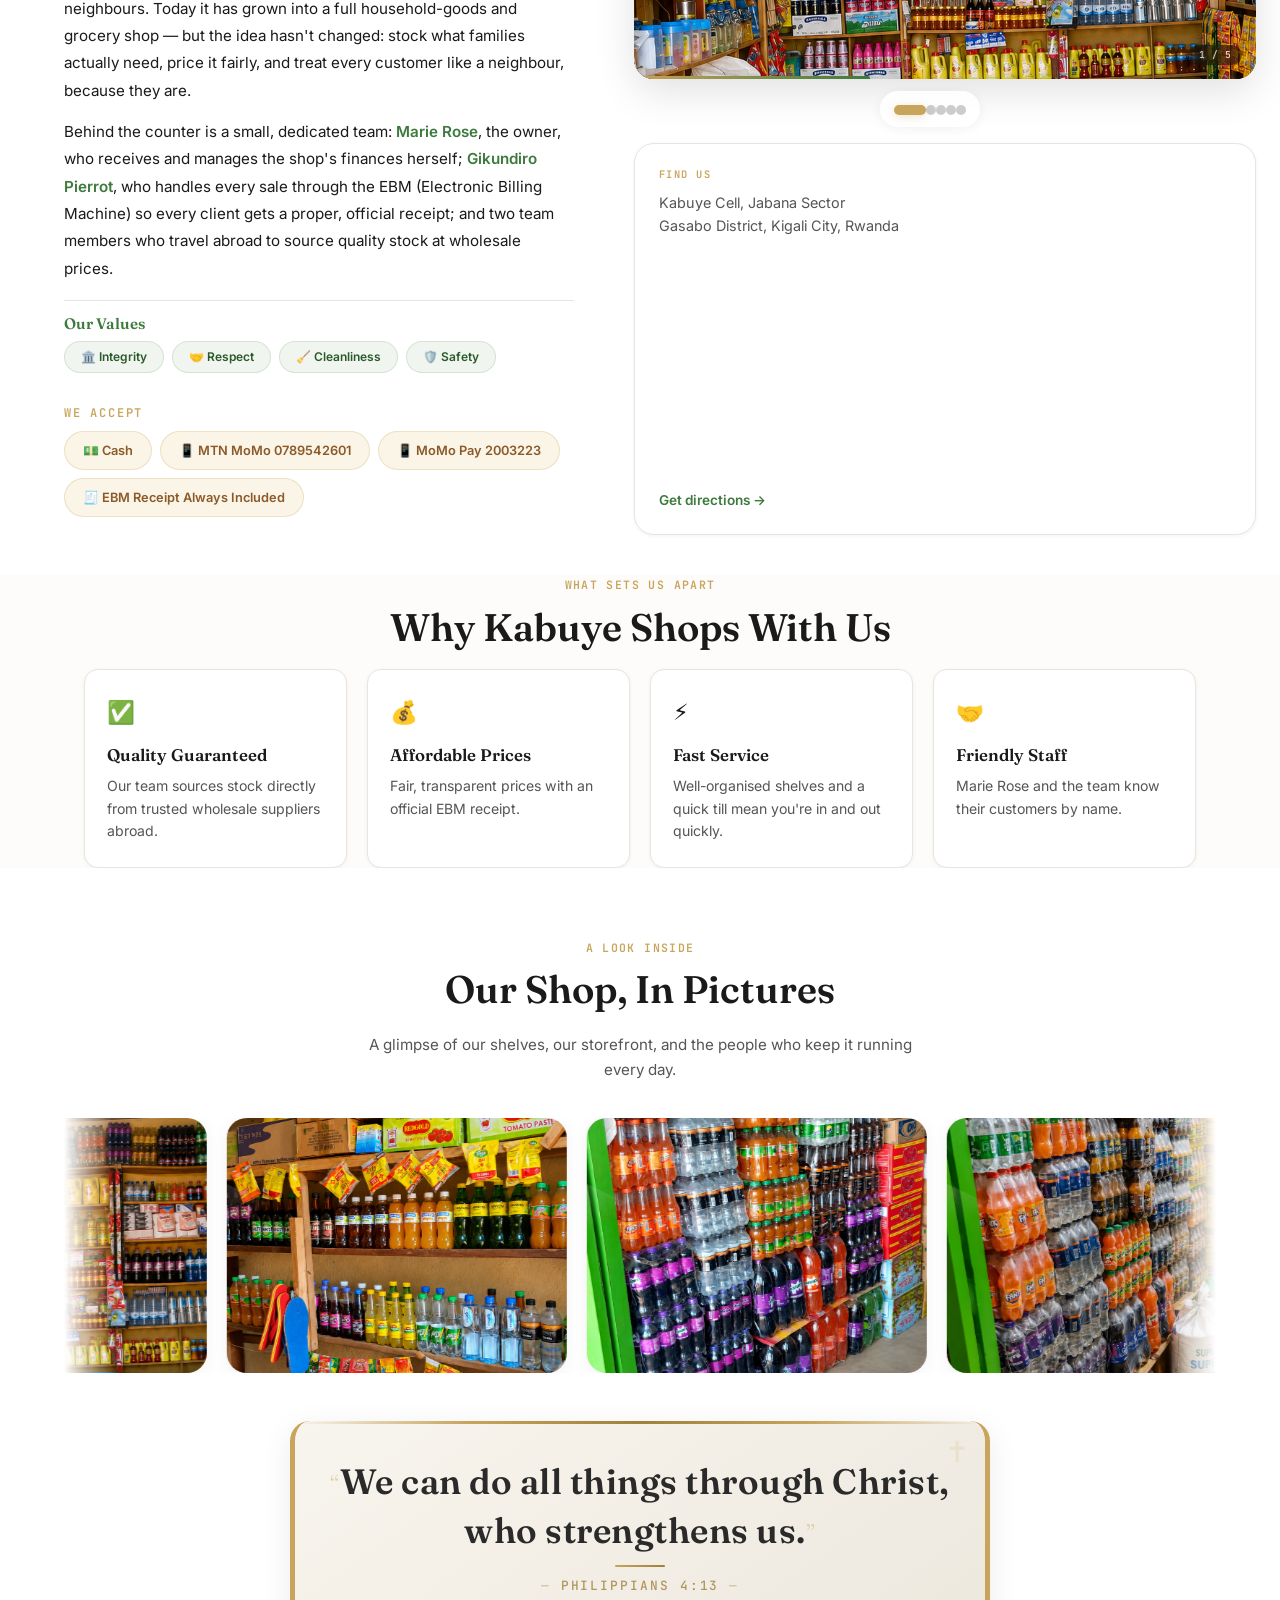
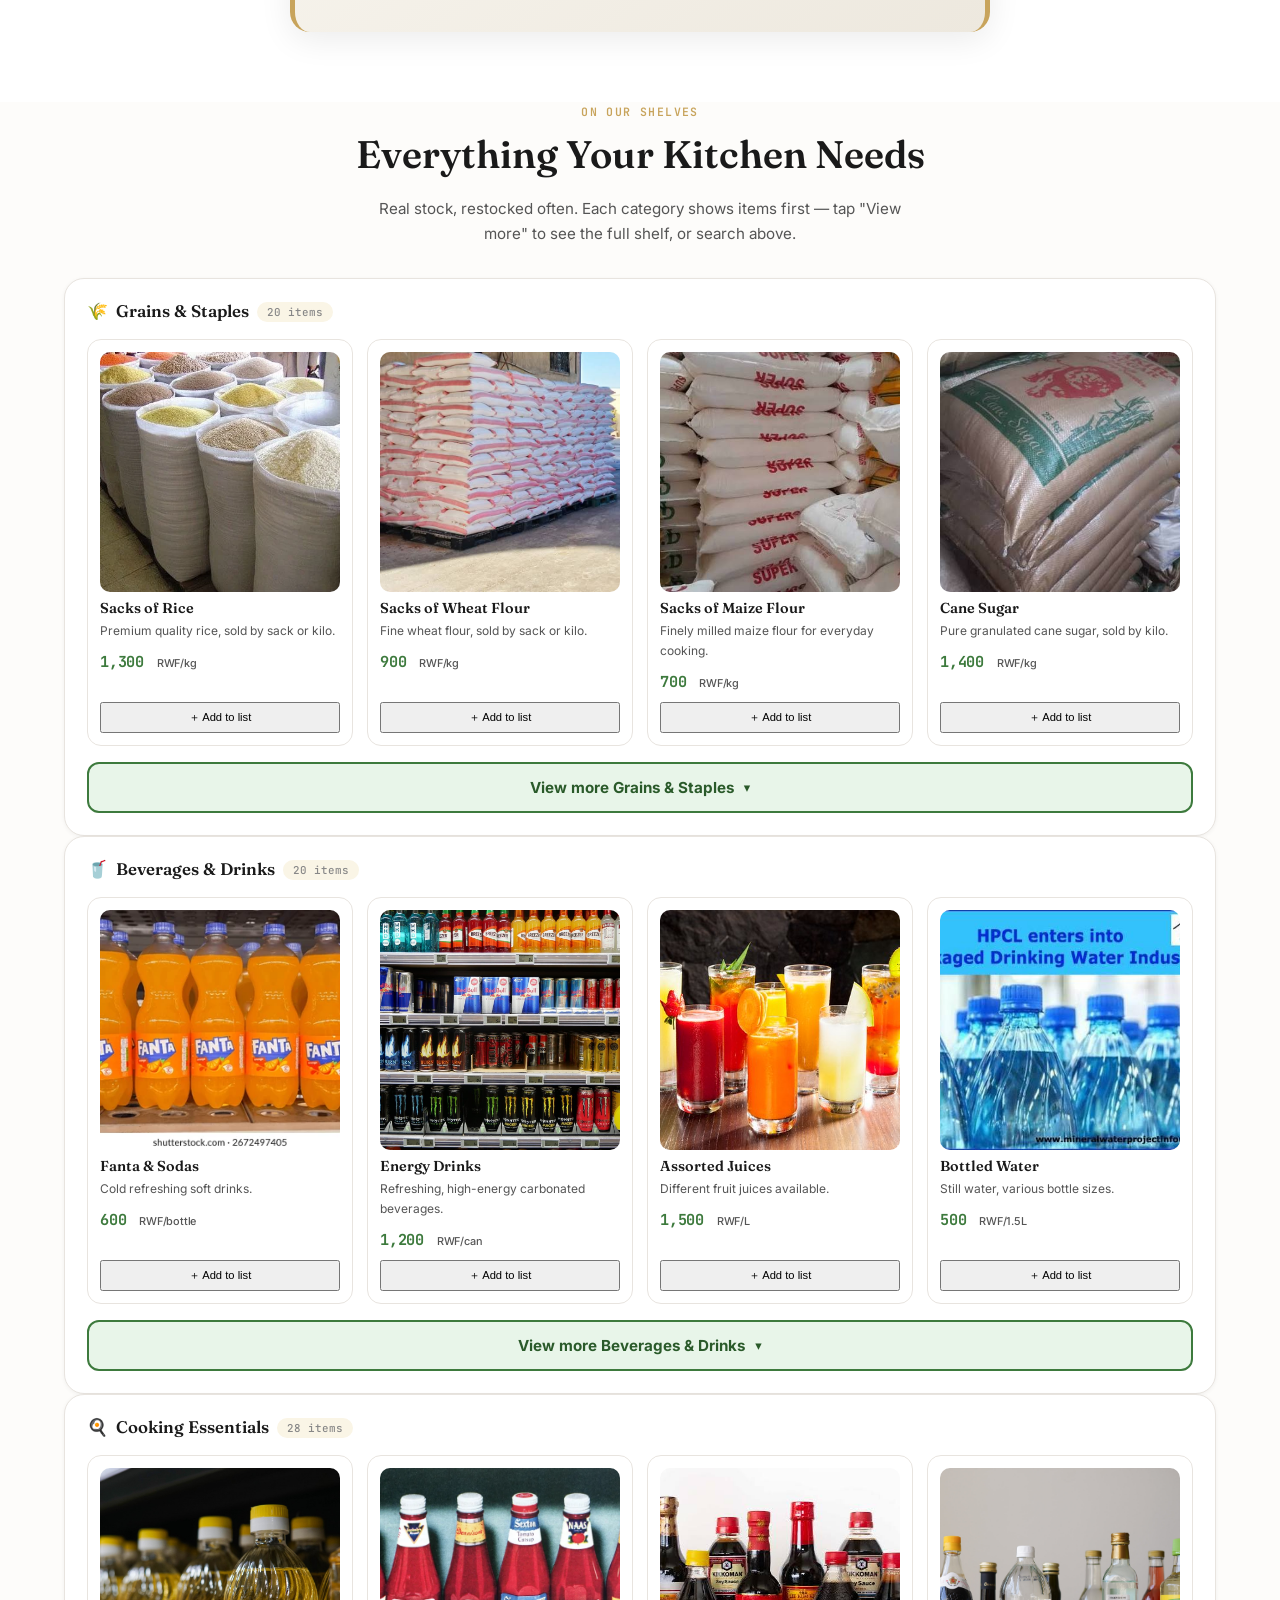
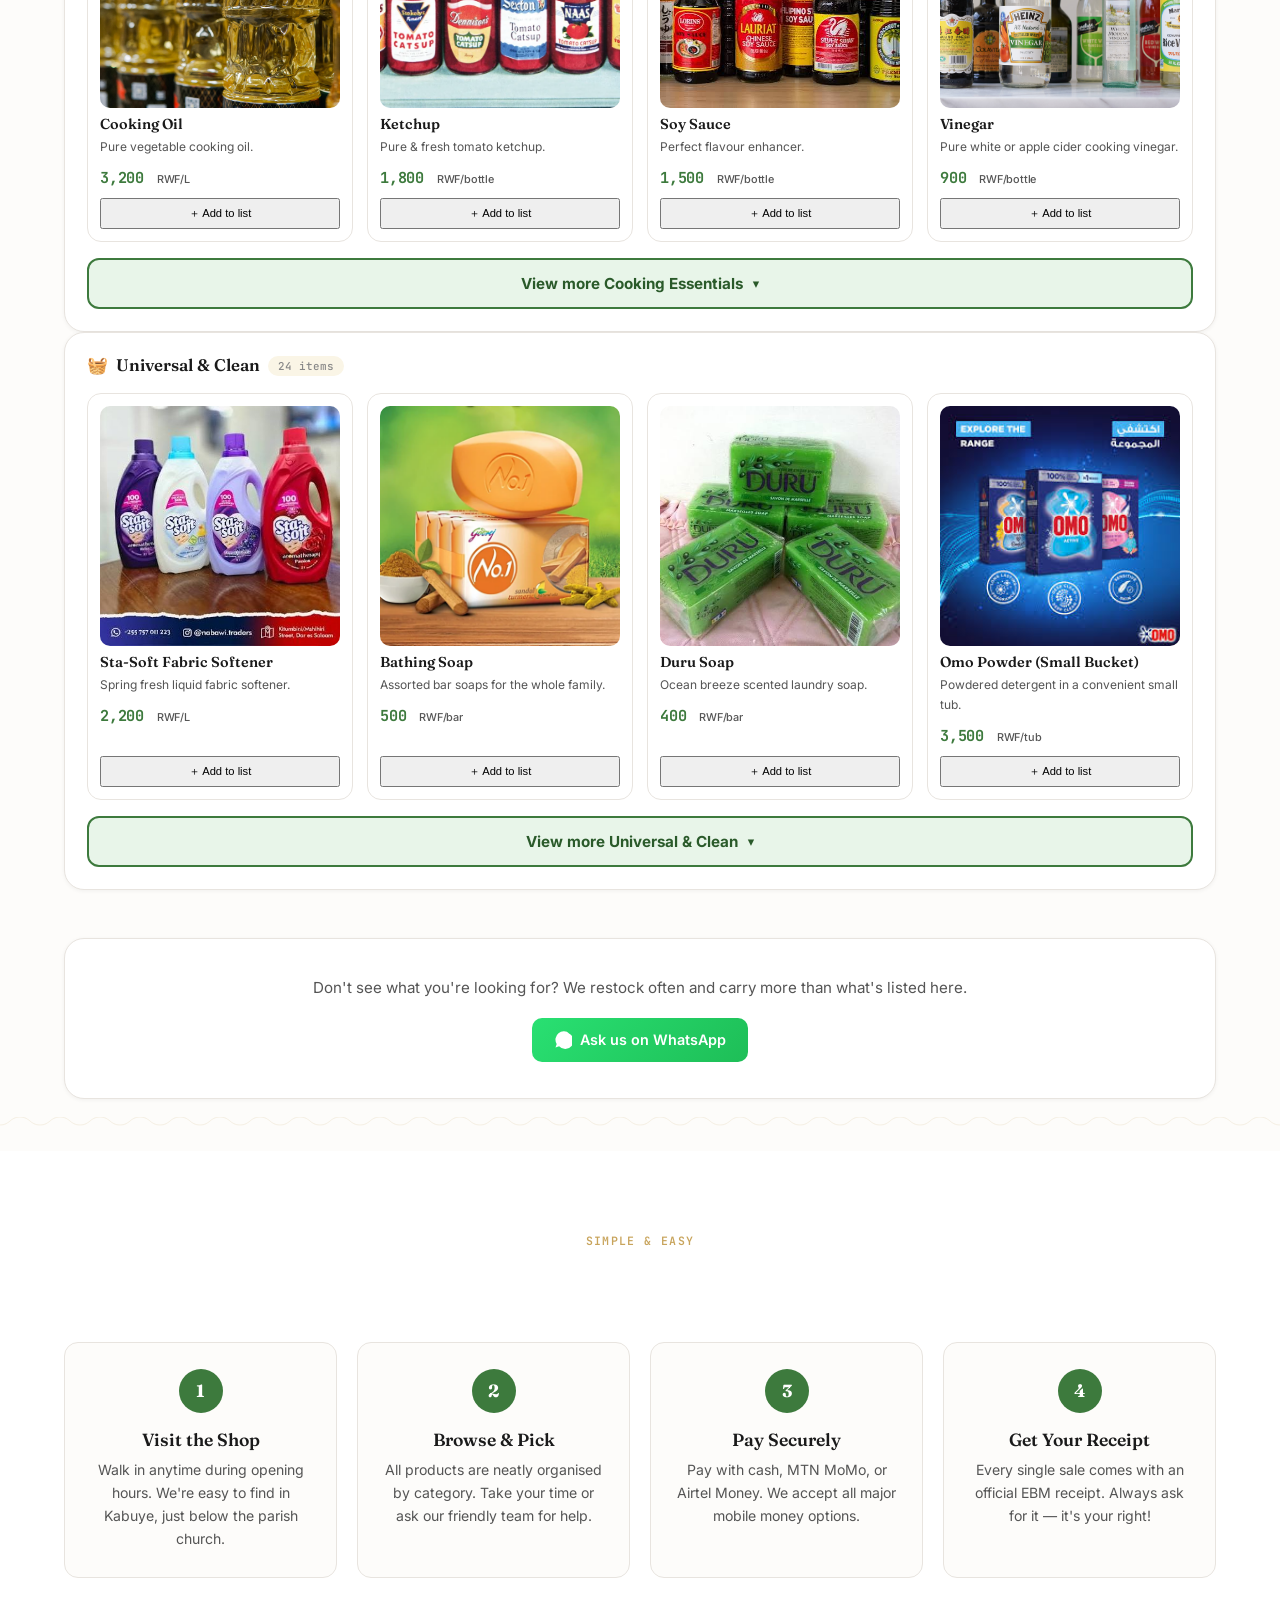
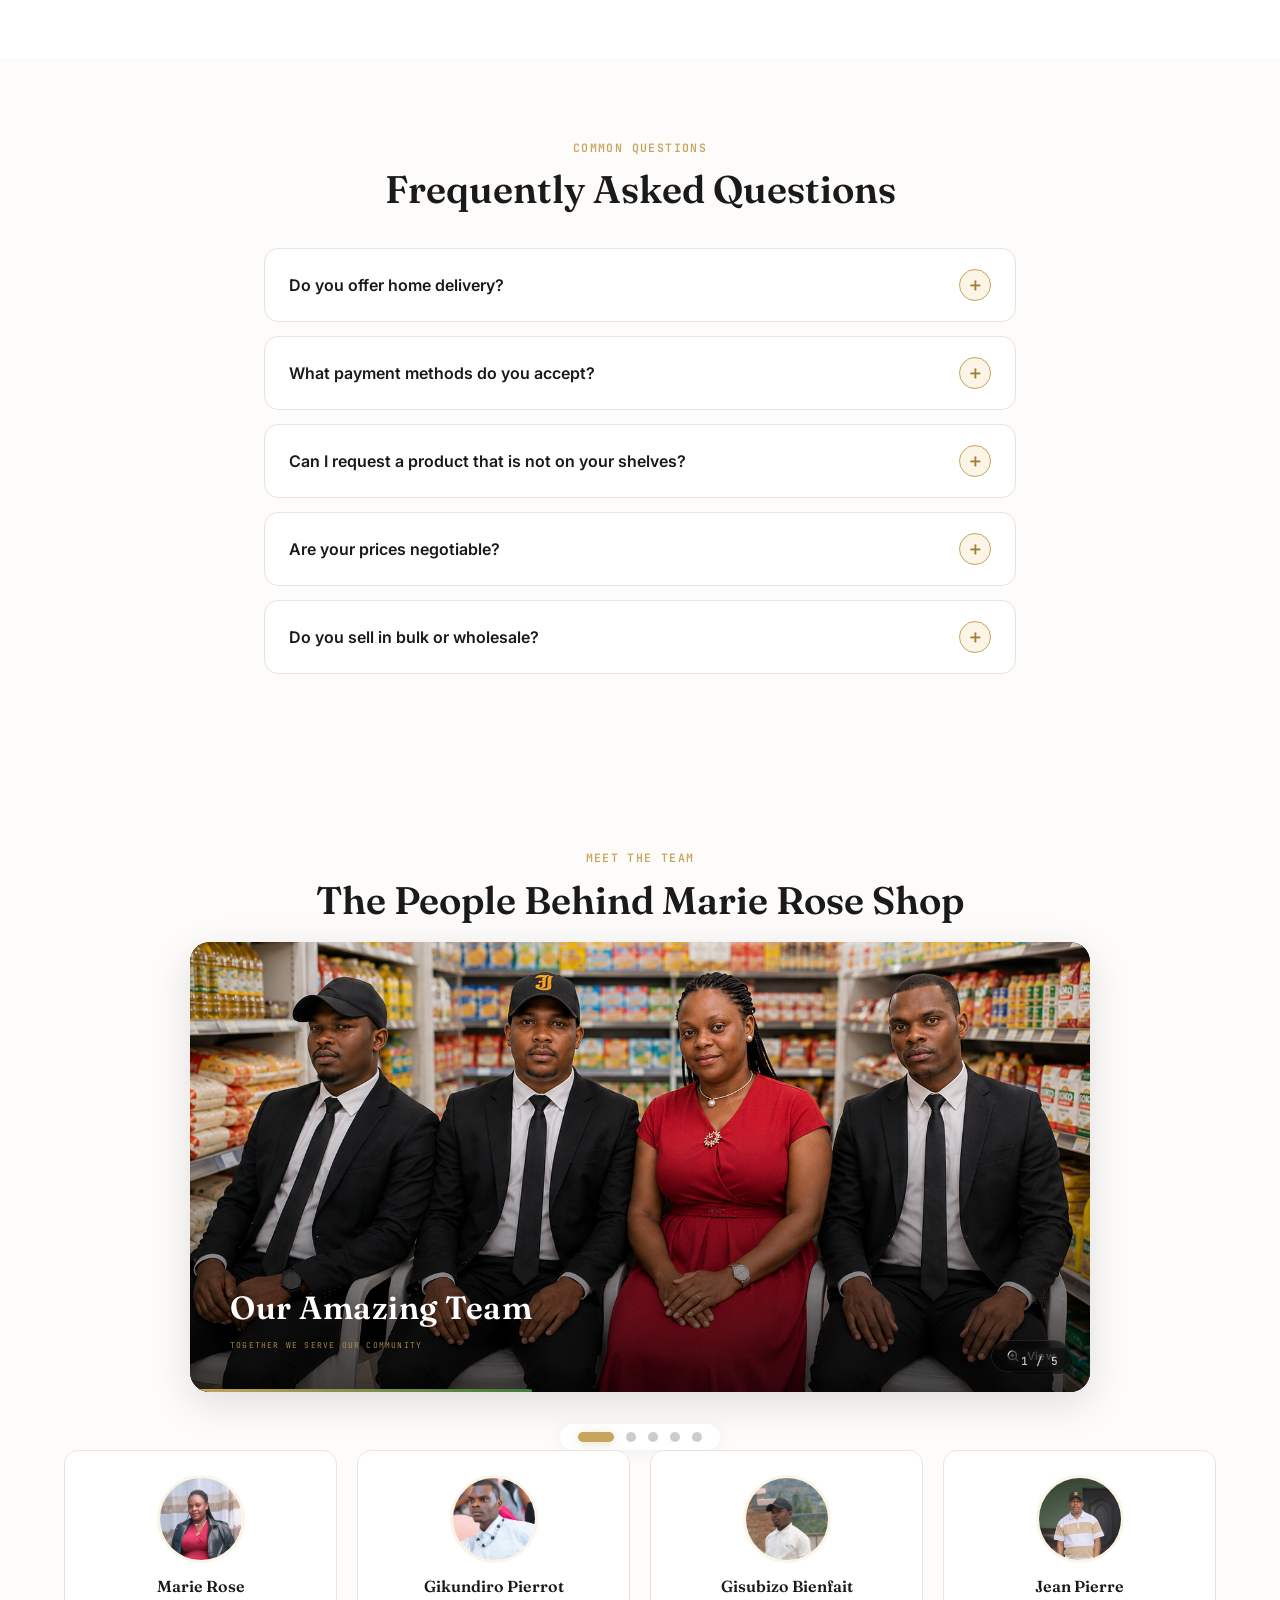
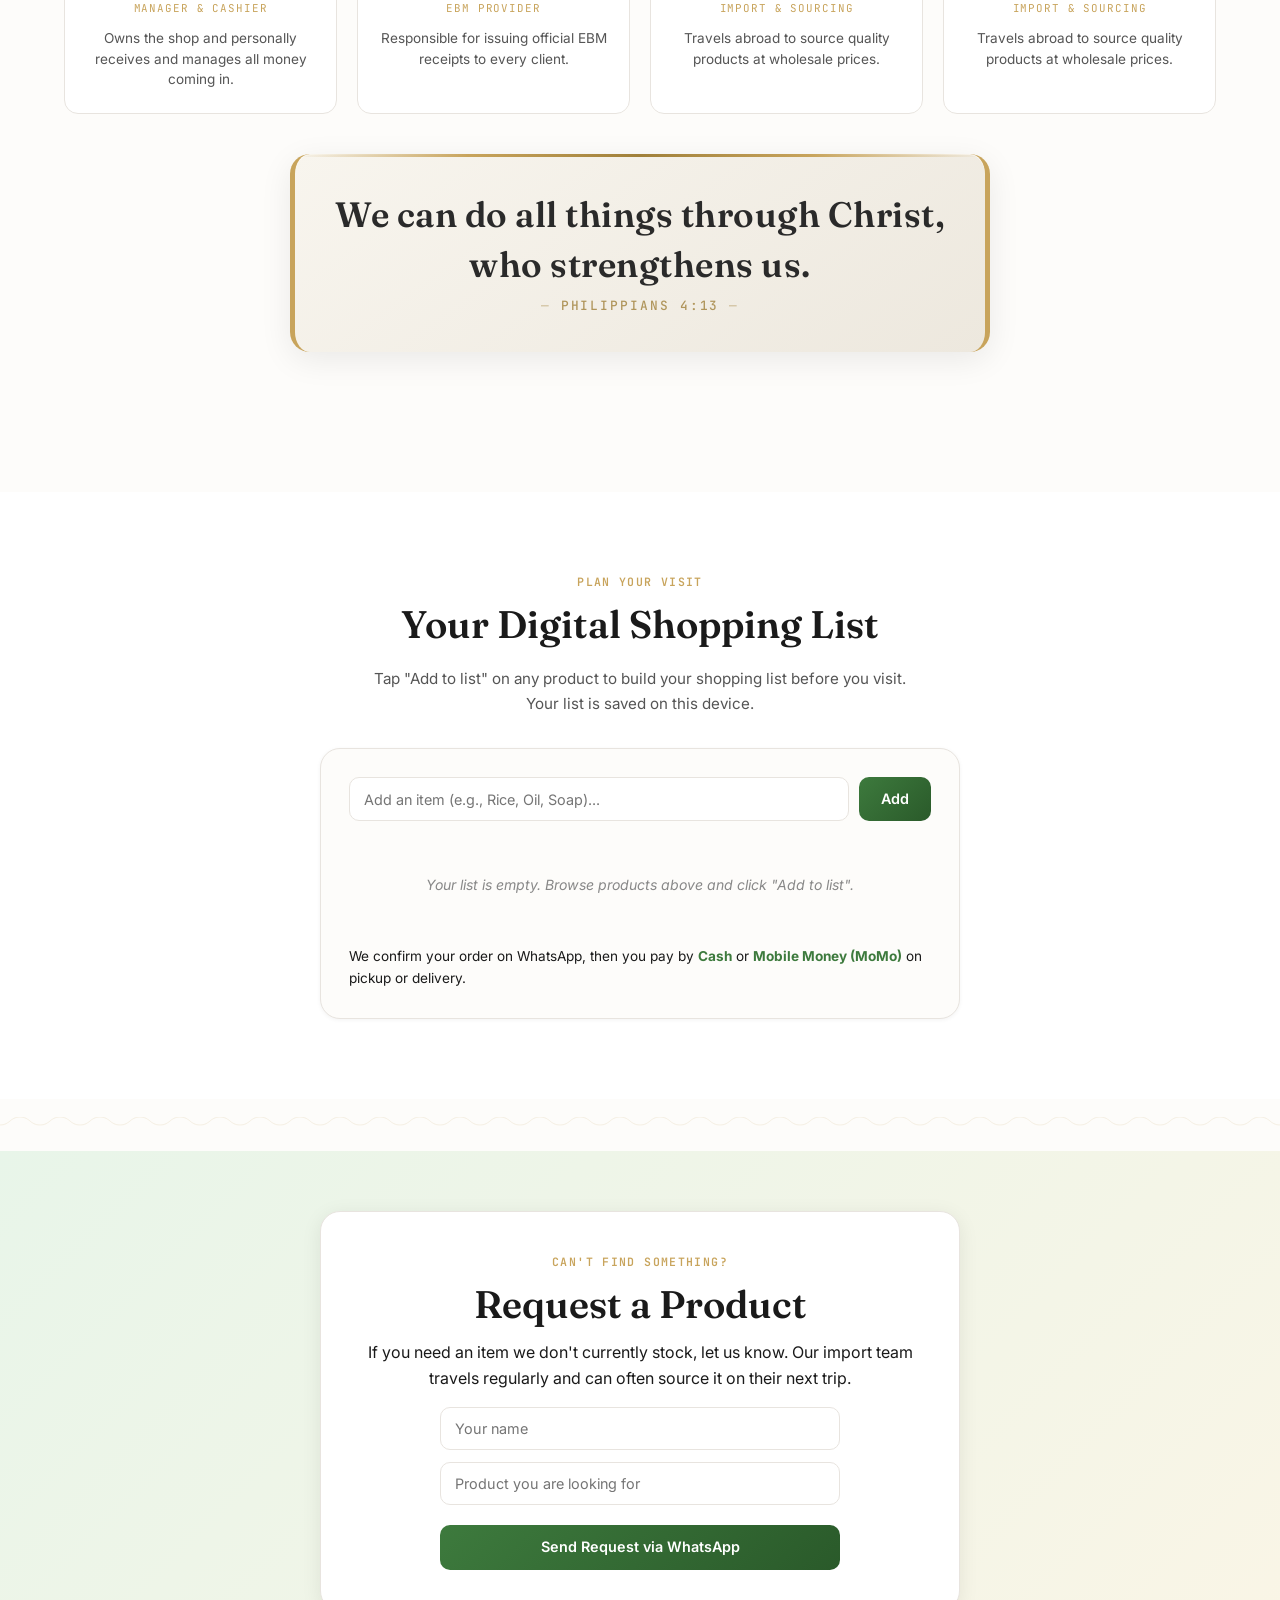
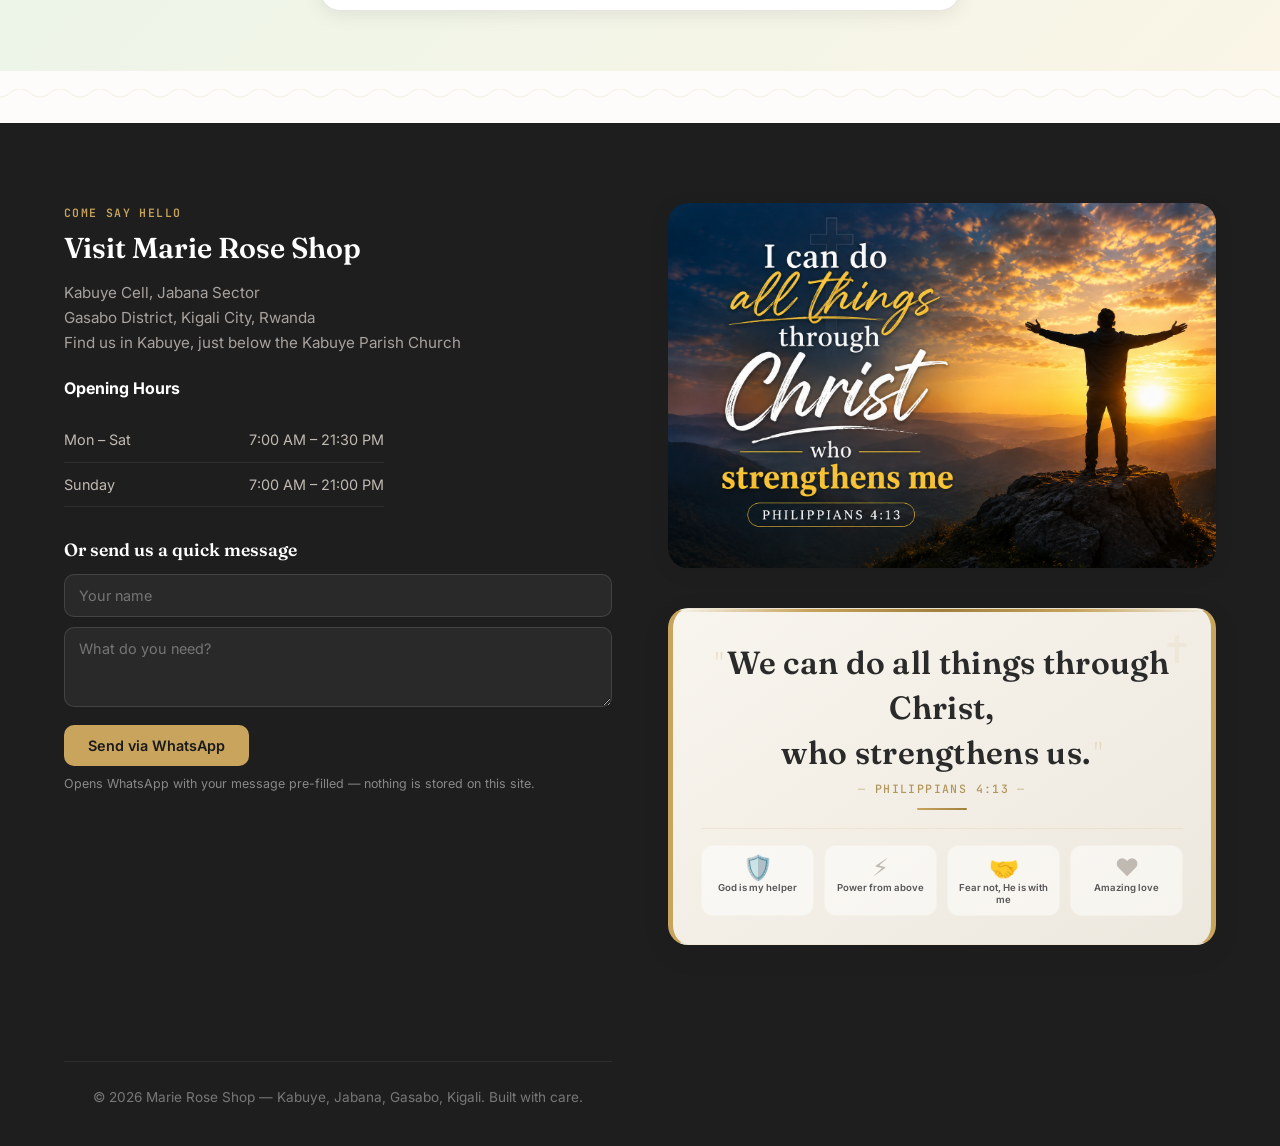
==== commit 19420e4e: "Update index.html" ====
--- a/index.html
+++ b/index.html
@@ -1291,10 +1291,10 @@
           </span>
         </div>
         
-        <!-- Slide 4 - Gisubizo Bienfait -->
+         <!-- Slide 4 - Gisubizo Bienfait -->
         <div class="team-header-slide" data-slide="3">
           <img src="images/rb.png" alt="Gisubizo Bienfait - Import & Sourcing" loading="lazy" data-group="team">
-          <div class="team--title">
+          <div class="team-header-title">
             Gisubizo Bienfait
             <span class="sub">Import &amp; Sourcing</span>
           </div>
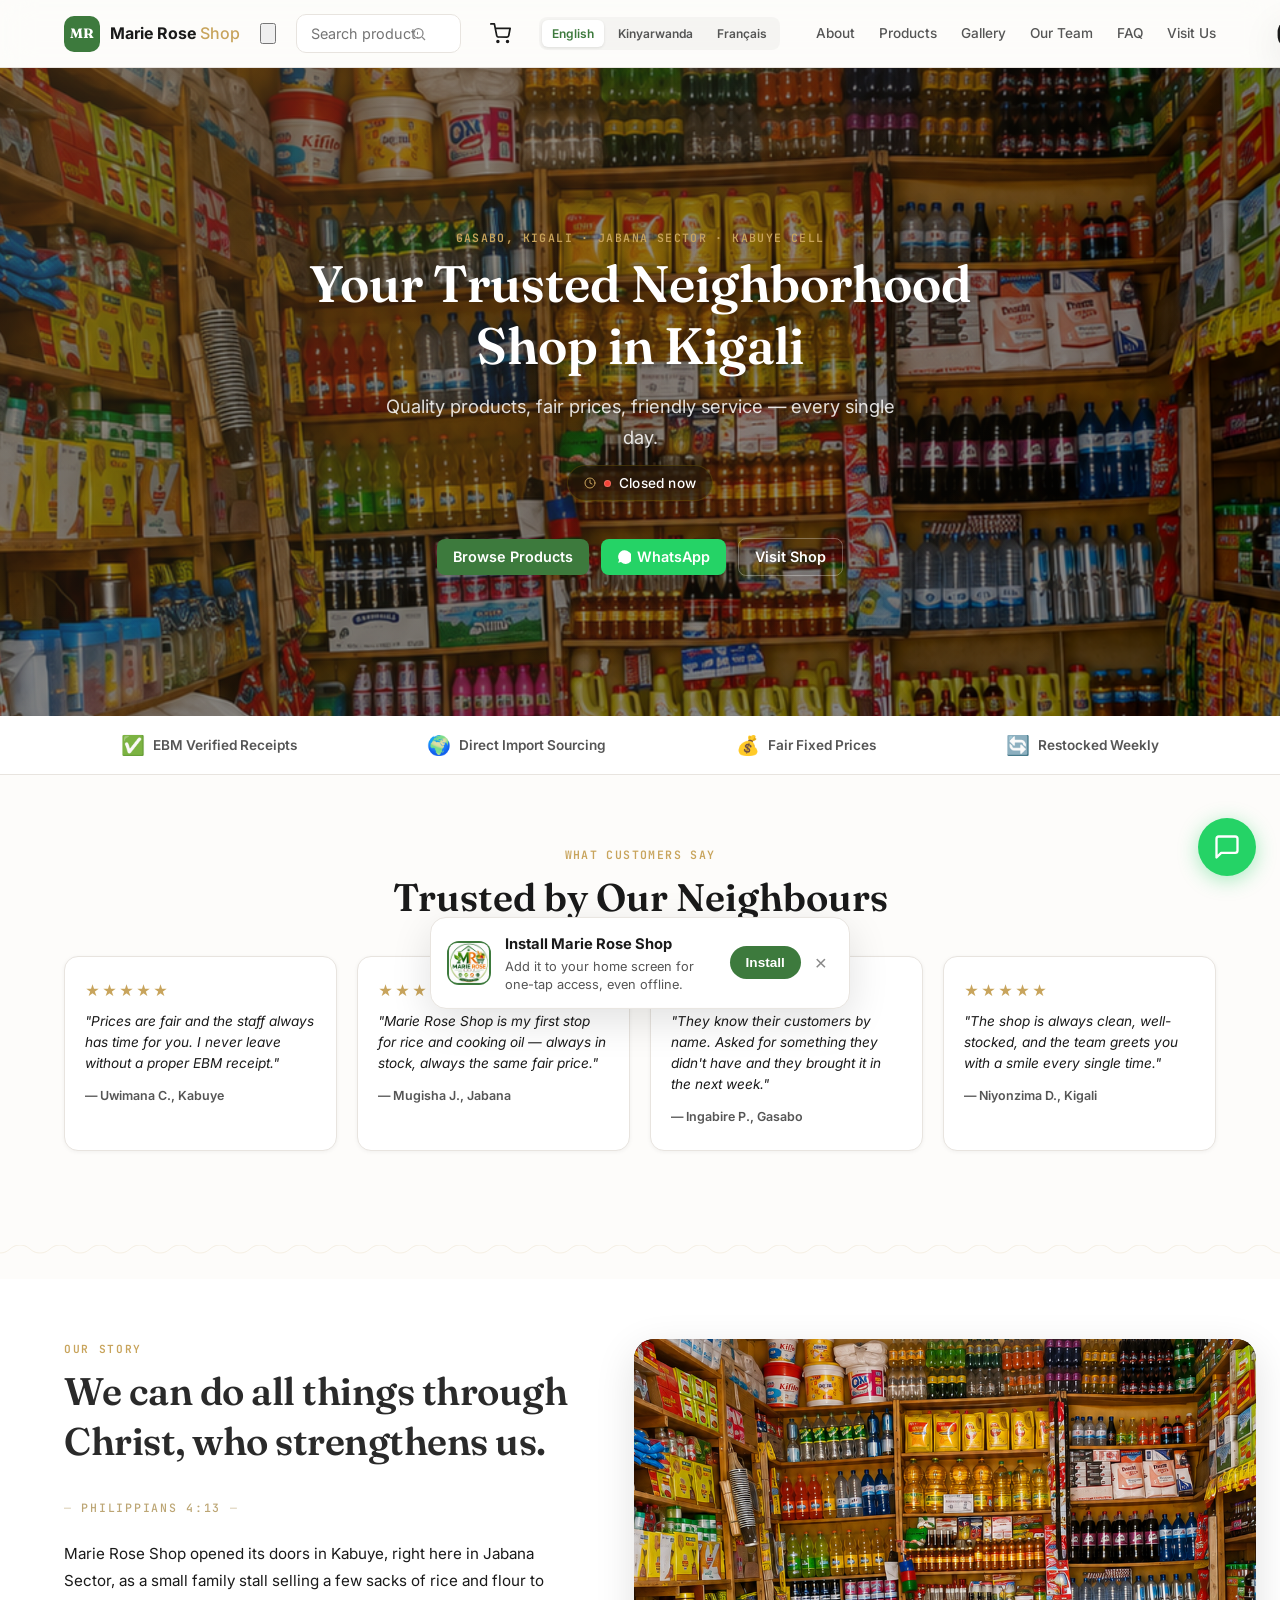
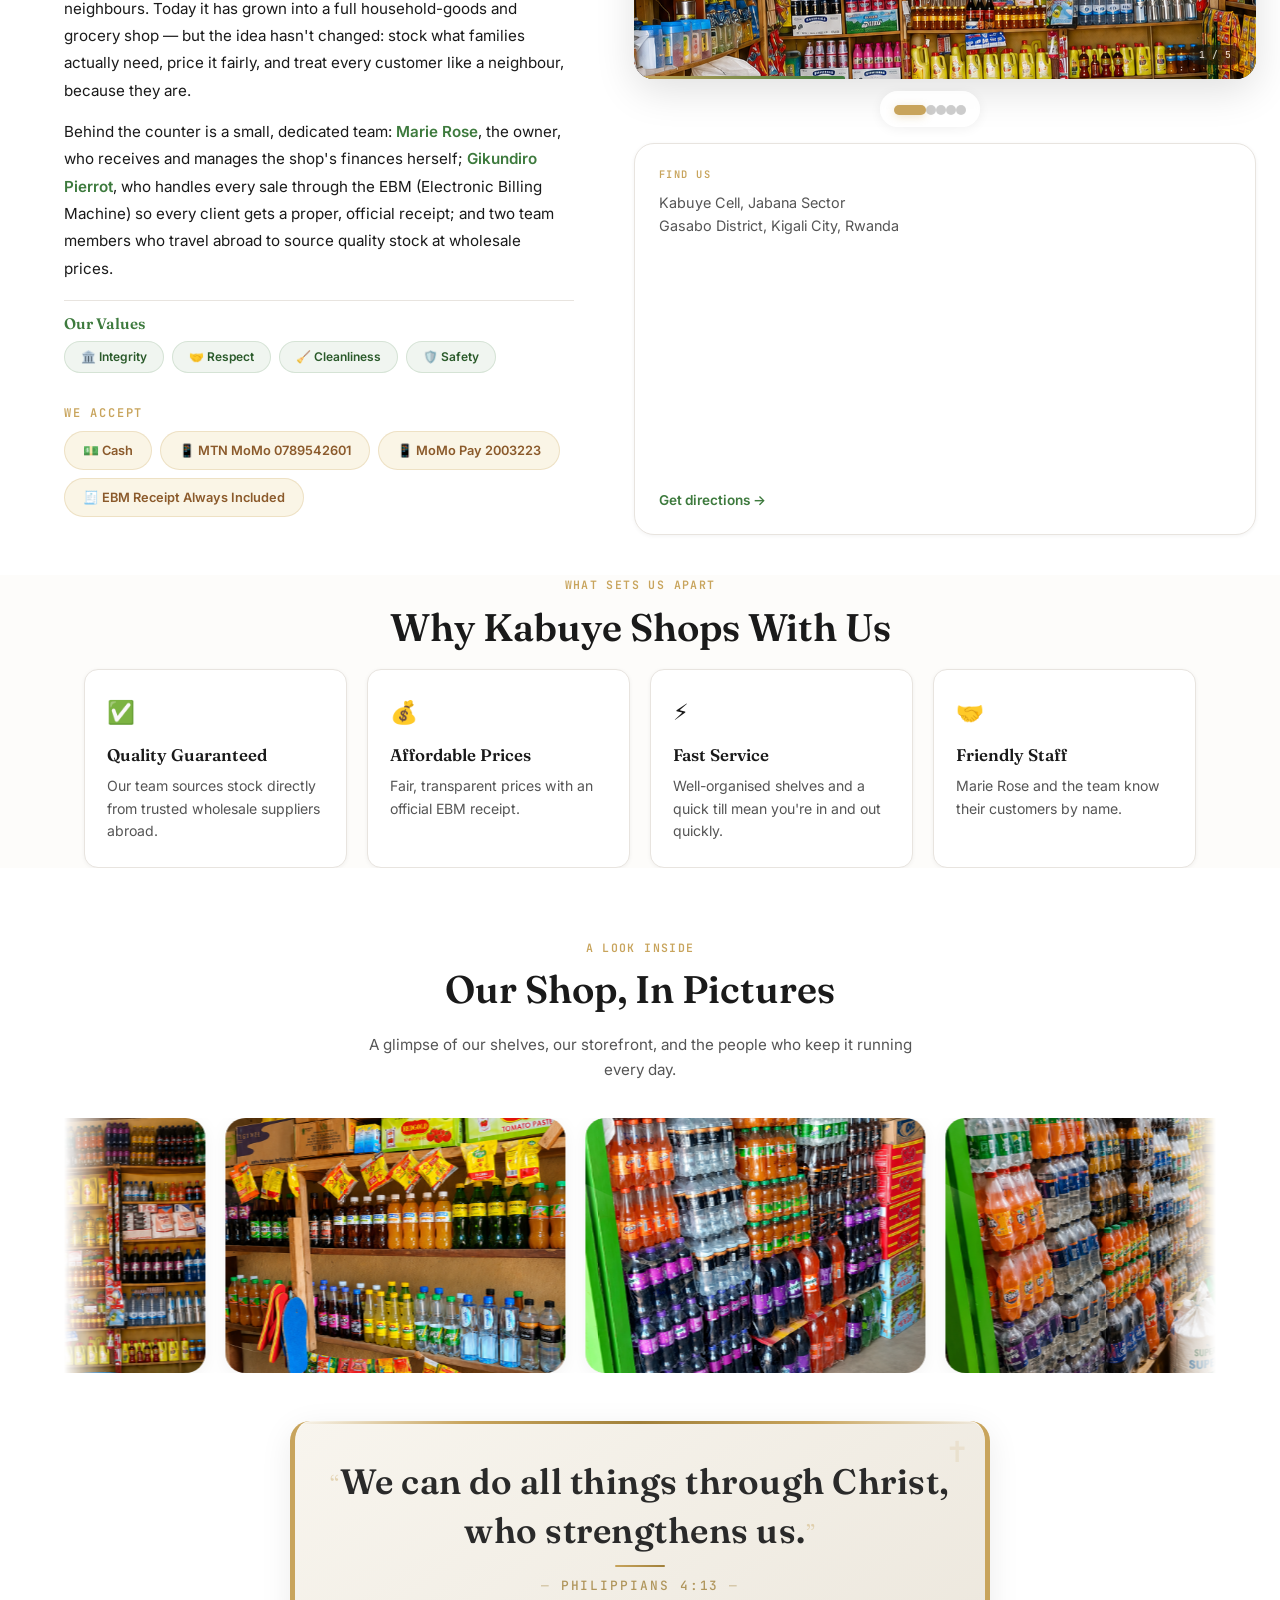
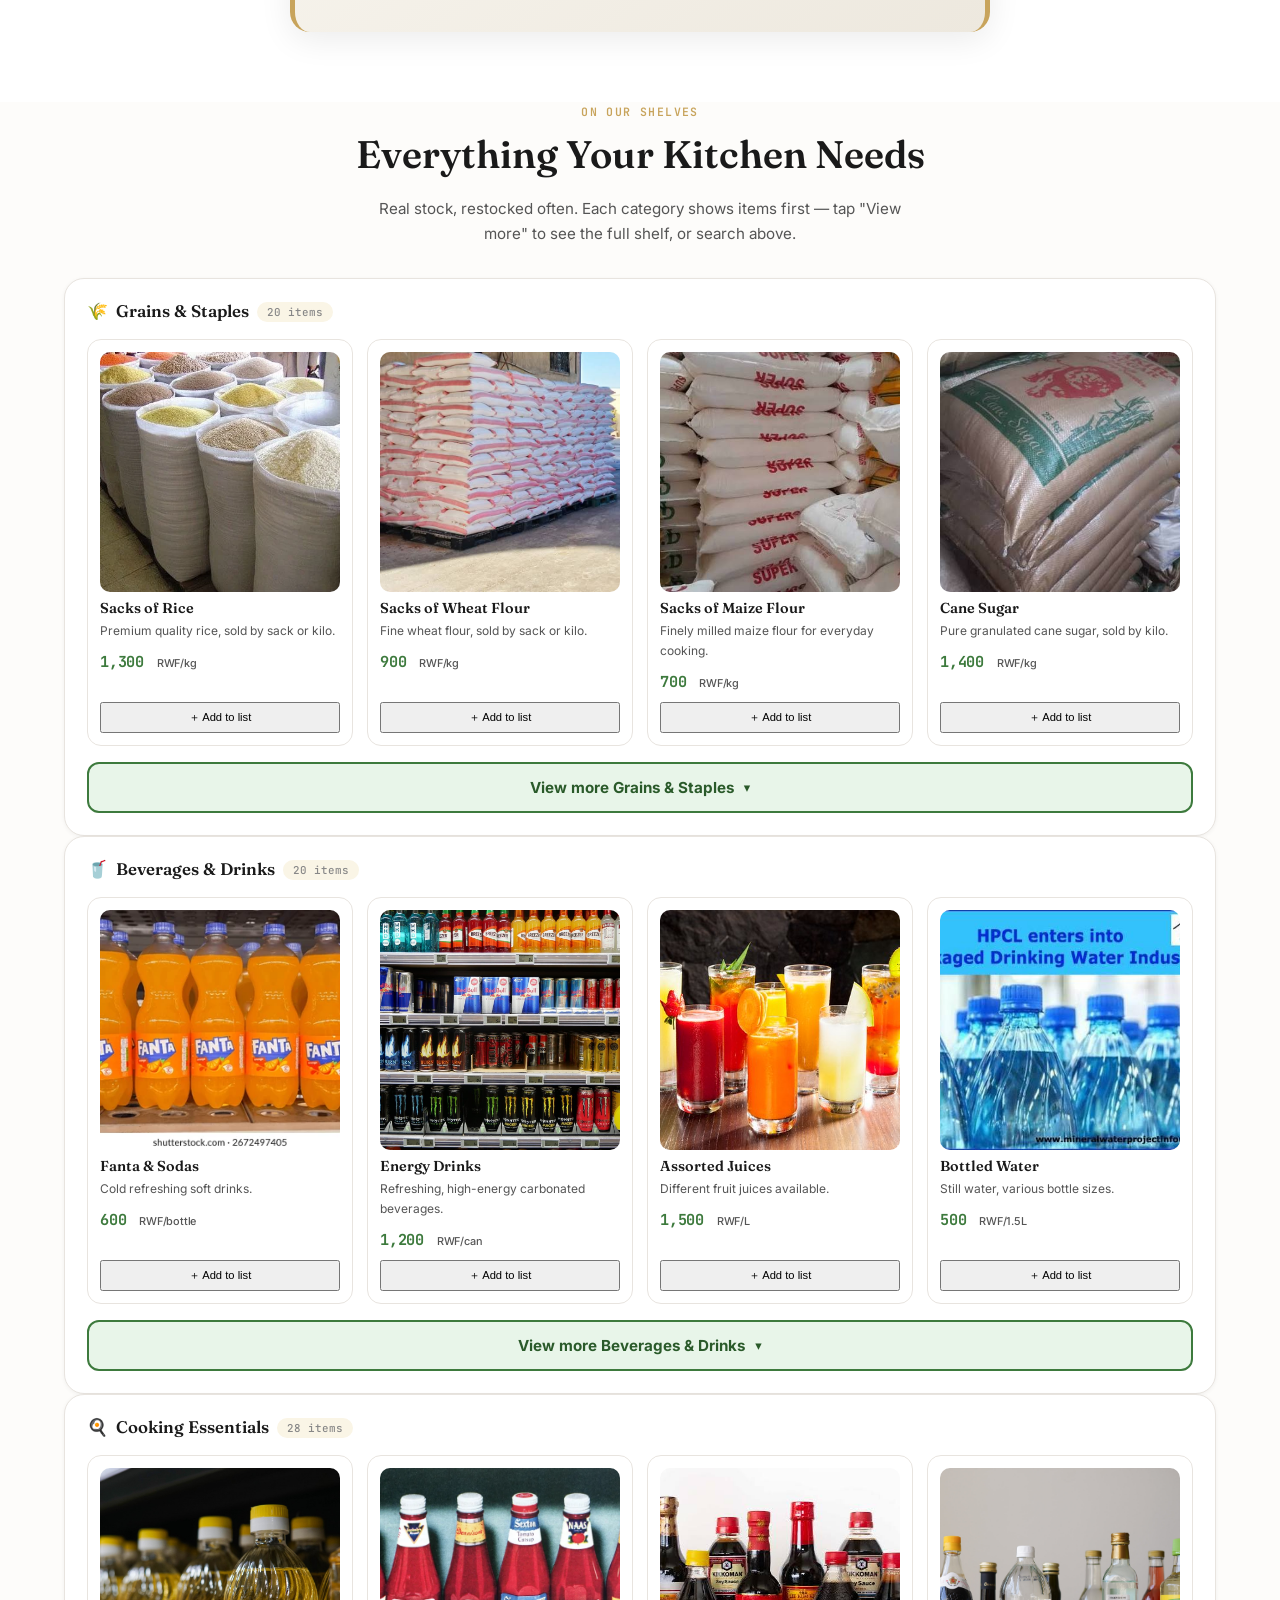
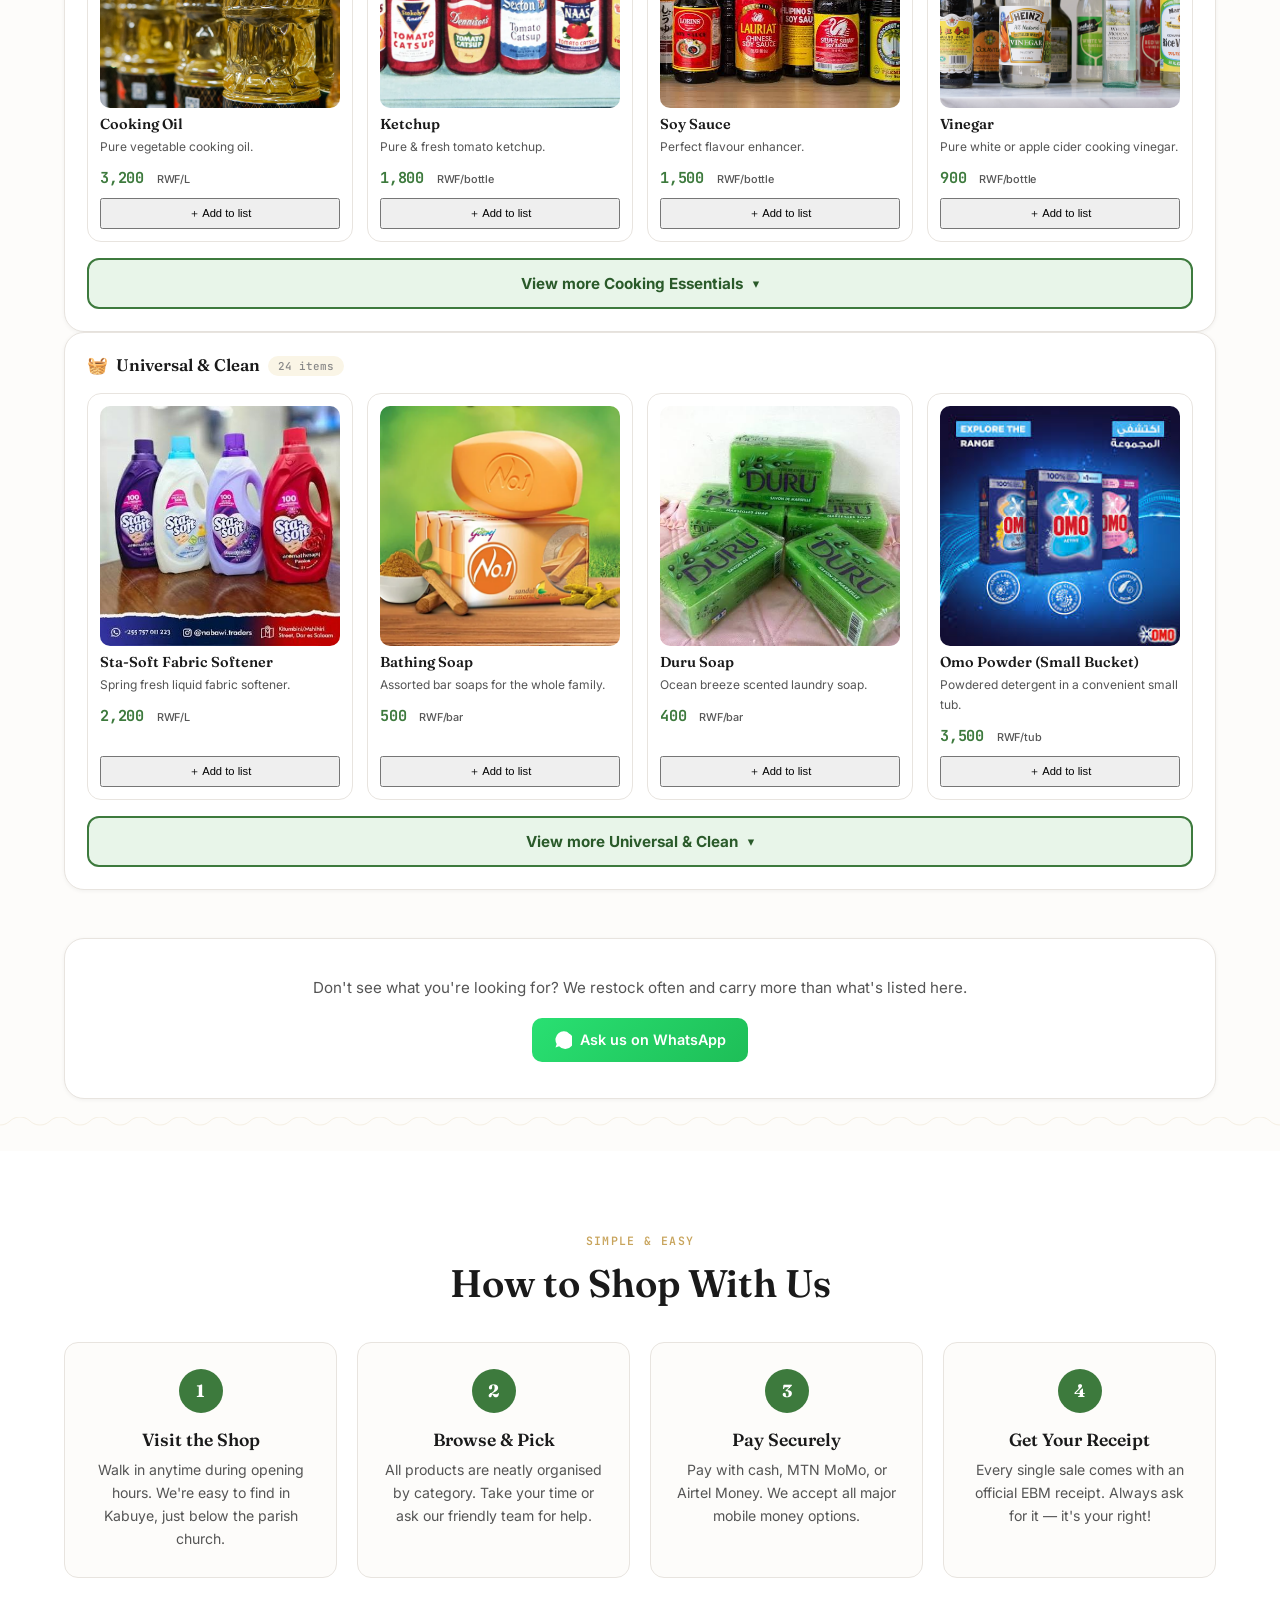
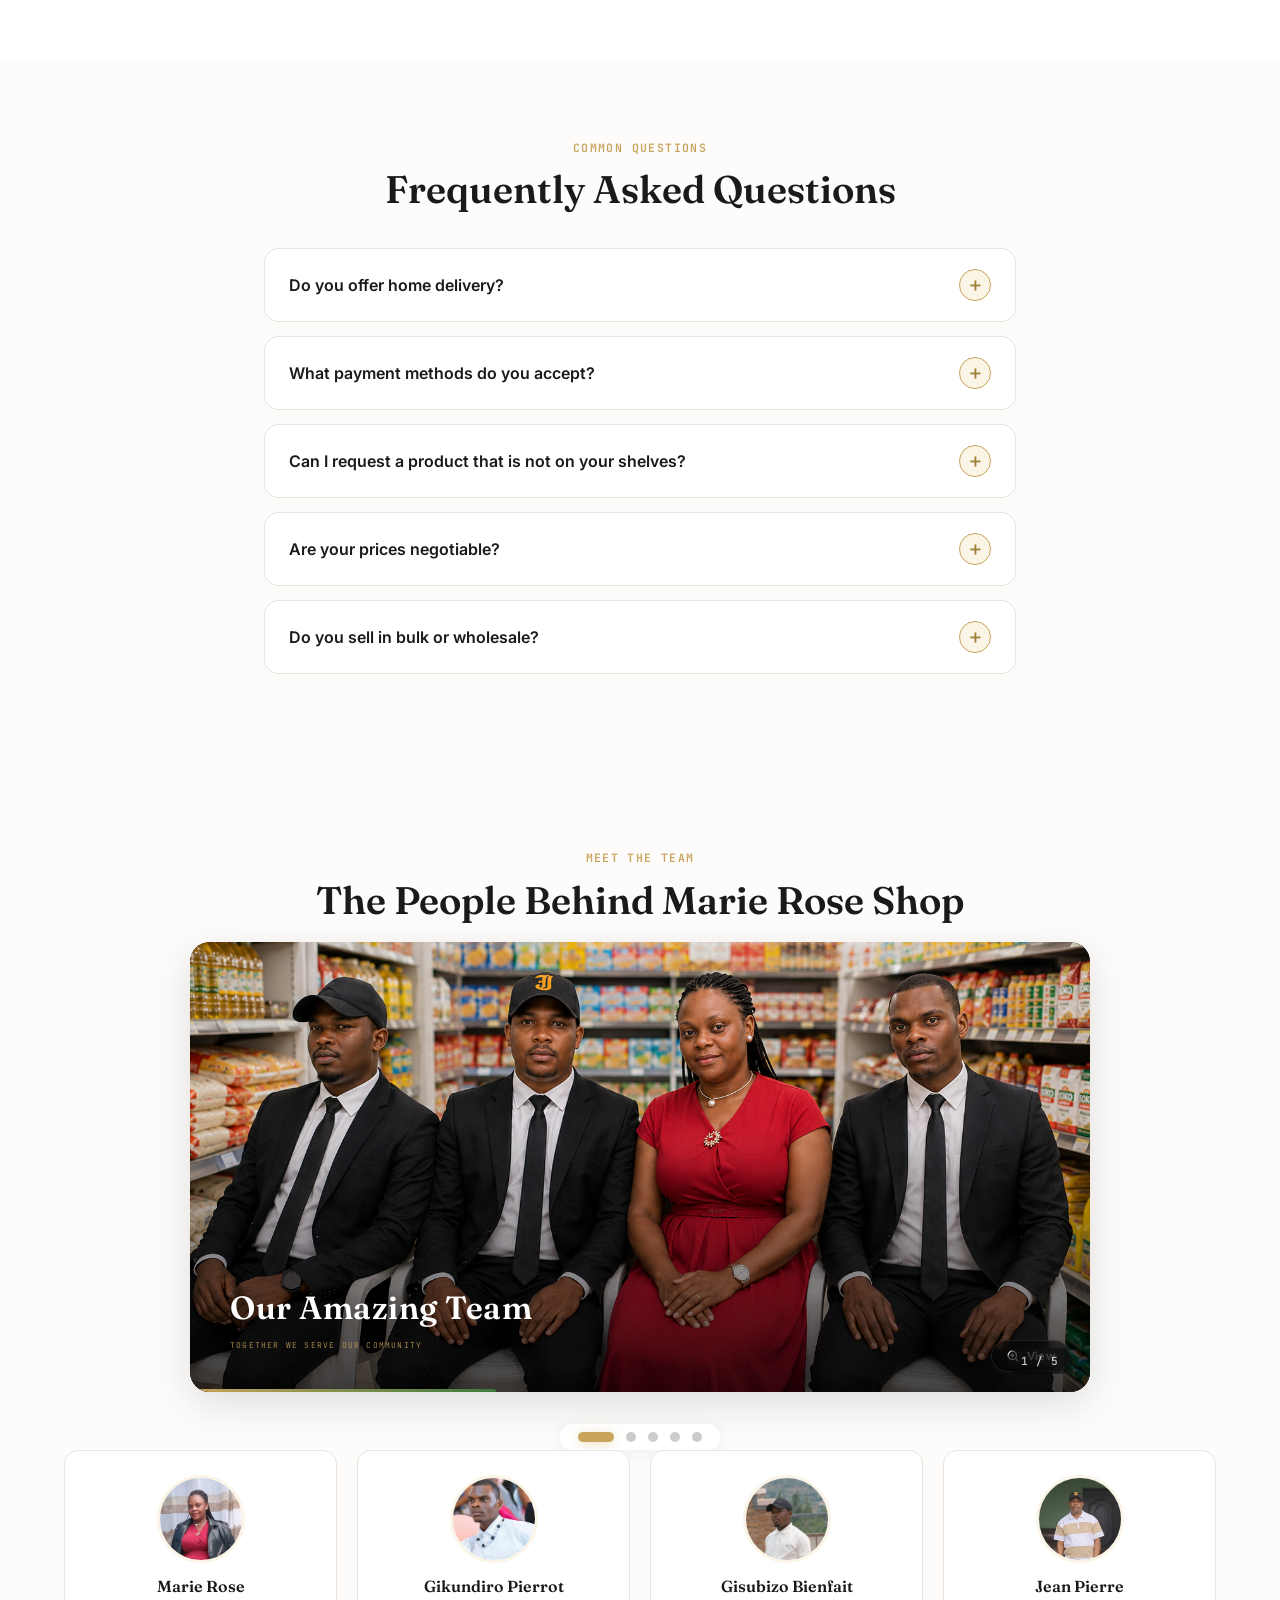
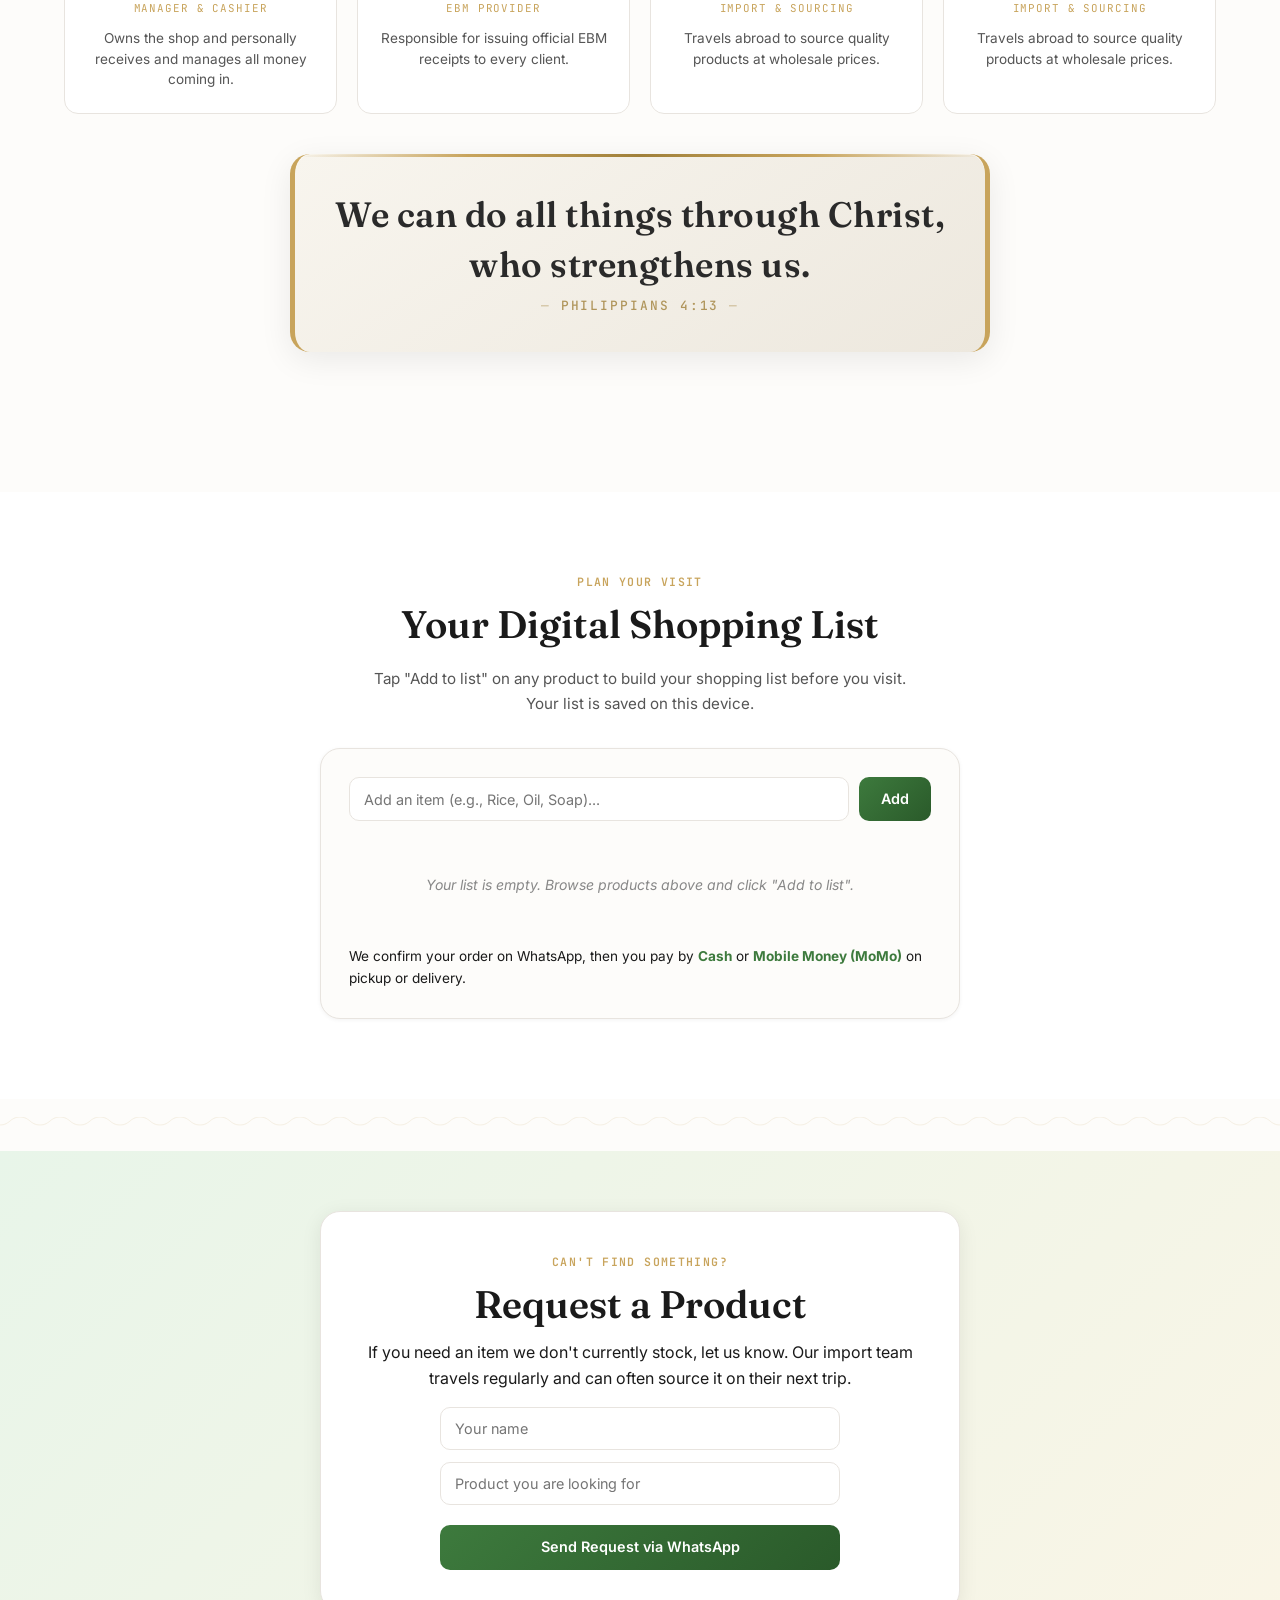
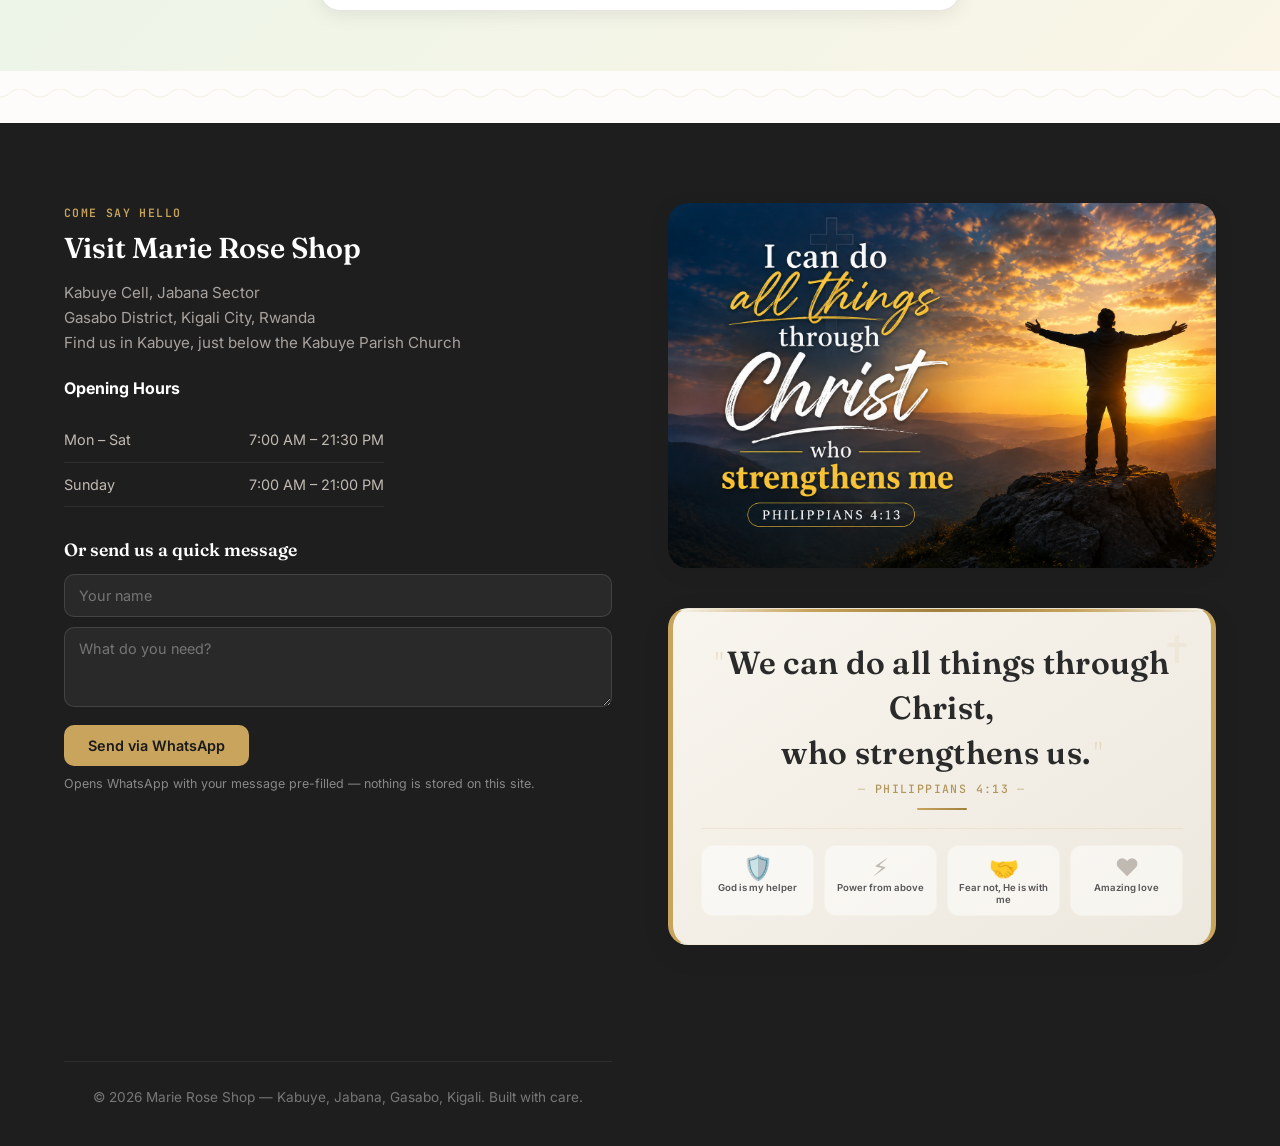
==== commit bc8f1ba2: "Update index.html" ====
--- a/index.html
+++ b/index.html
@@ -292,7 +292,7 @@
         <a href="#about" class="lang-rw" style="display:none;">Ibyerekeye</a>
         <a href="#products" class="lang-rw" style="display:none;">Ibicuruzwa</a>
         <a href="#gallery" class="lang-rw" style="display:none;">Amashusho</a>
-        <a href="#team" class="lang-rw" style="display:none;">Itsinda ryacu</a>
+        <a href="#team" class="lang-rw" style="display:none;">Itsinda</a>
         <a href="#faq" class="lang-rw" style="display:none;">Ibibazo</a>
         <a href="#contact" class="lang-rw" style="display:none;">Tusura</a>
 
